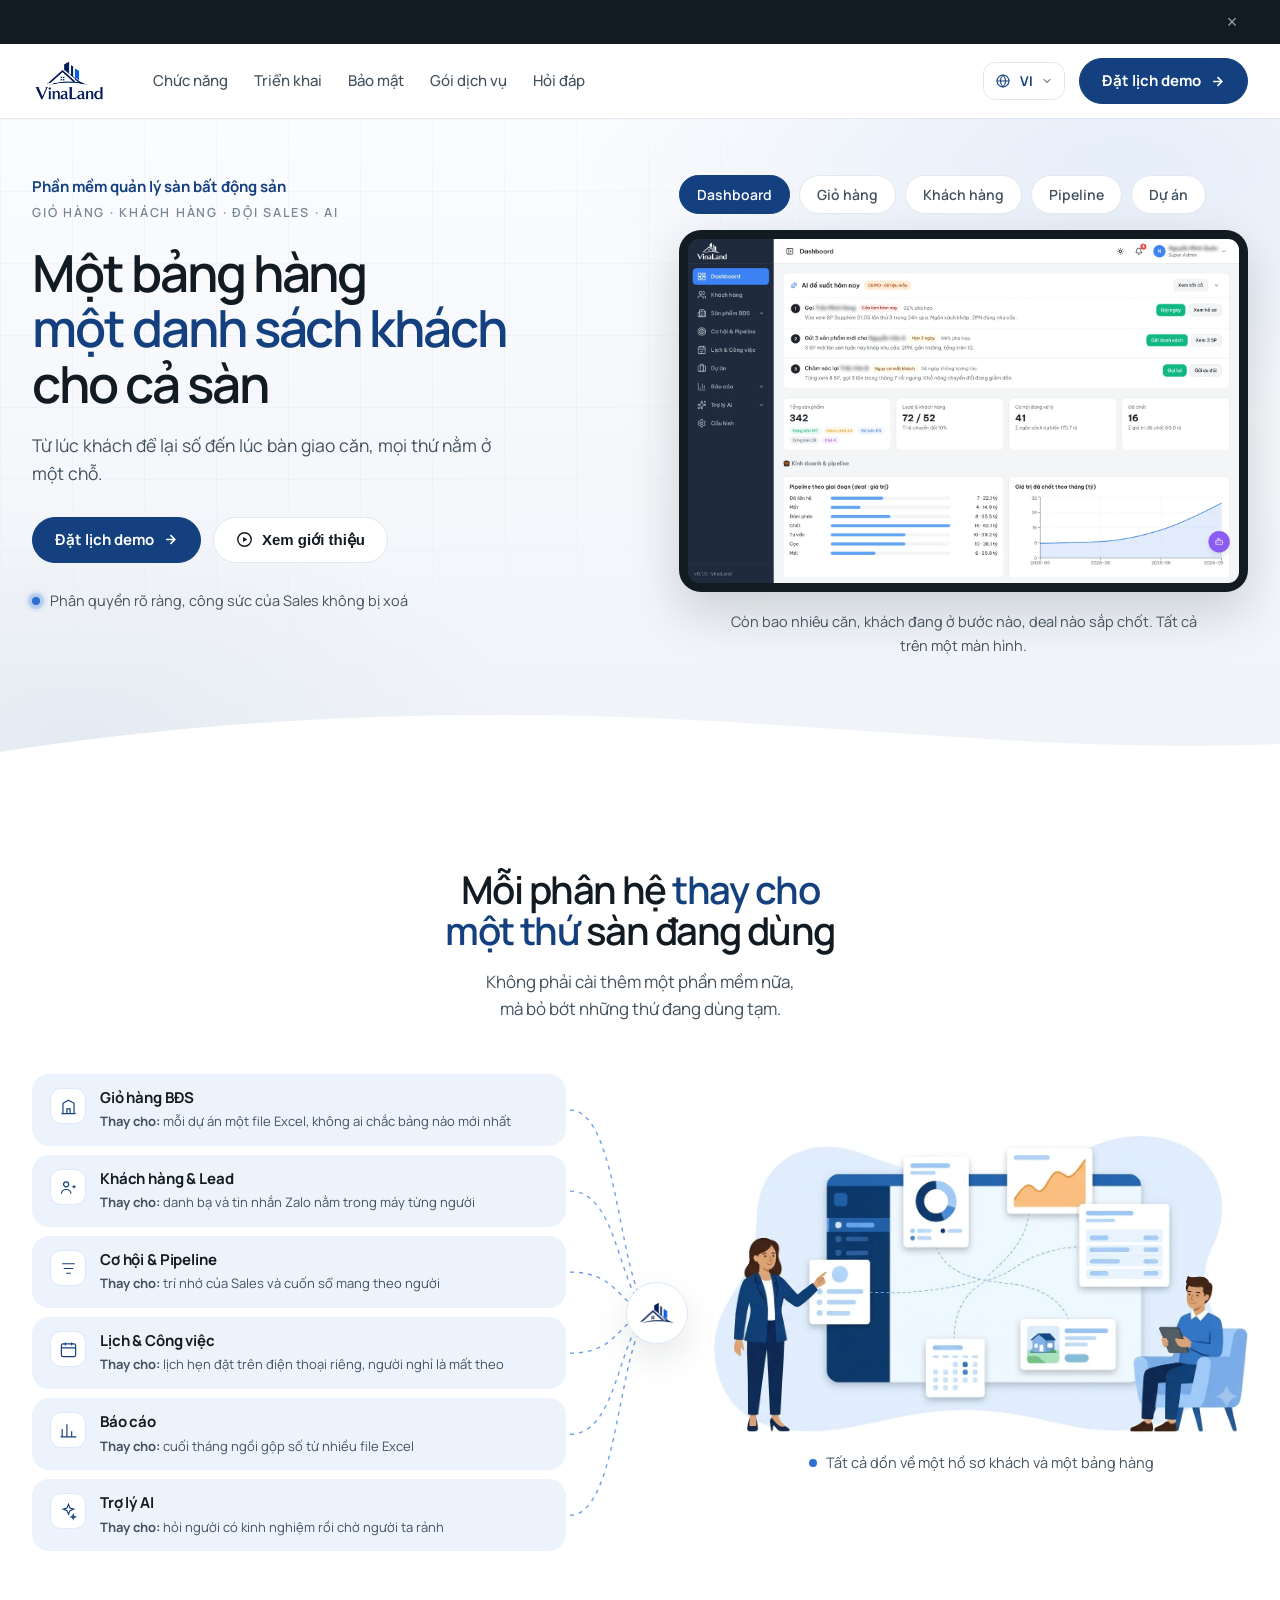
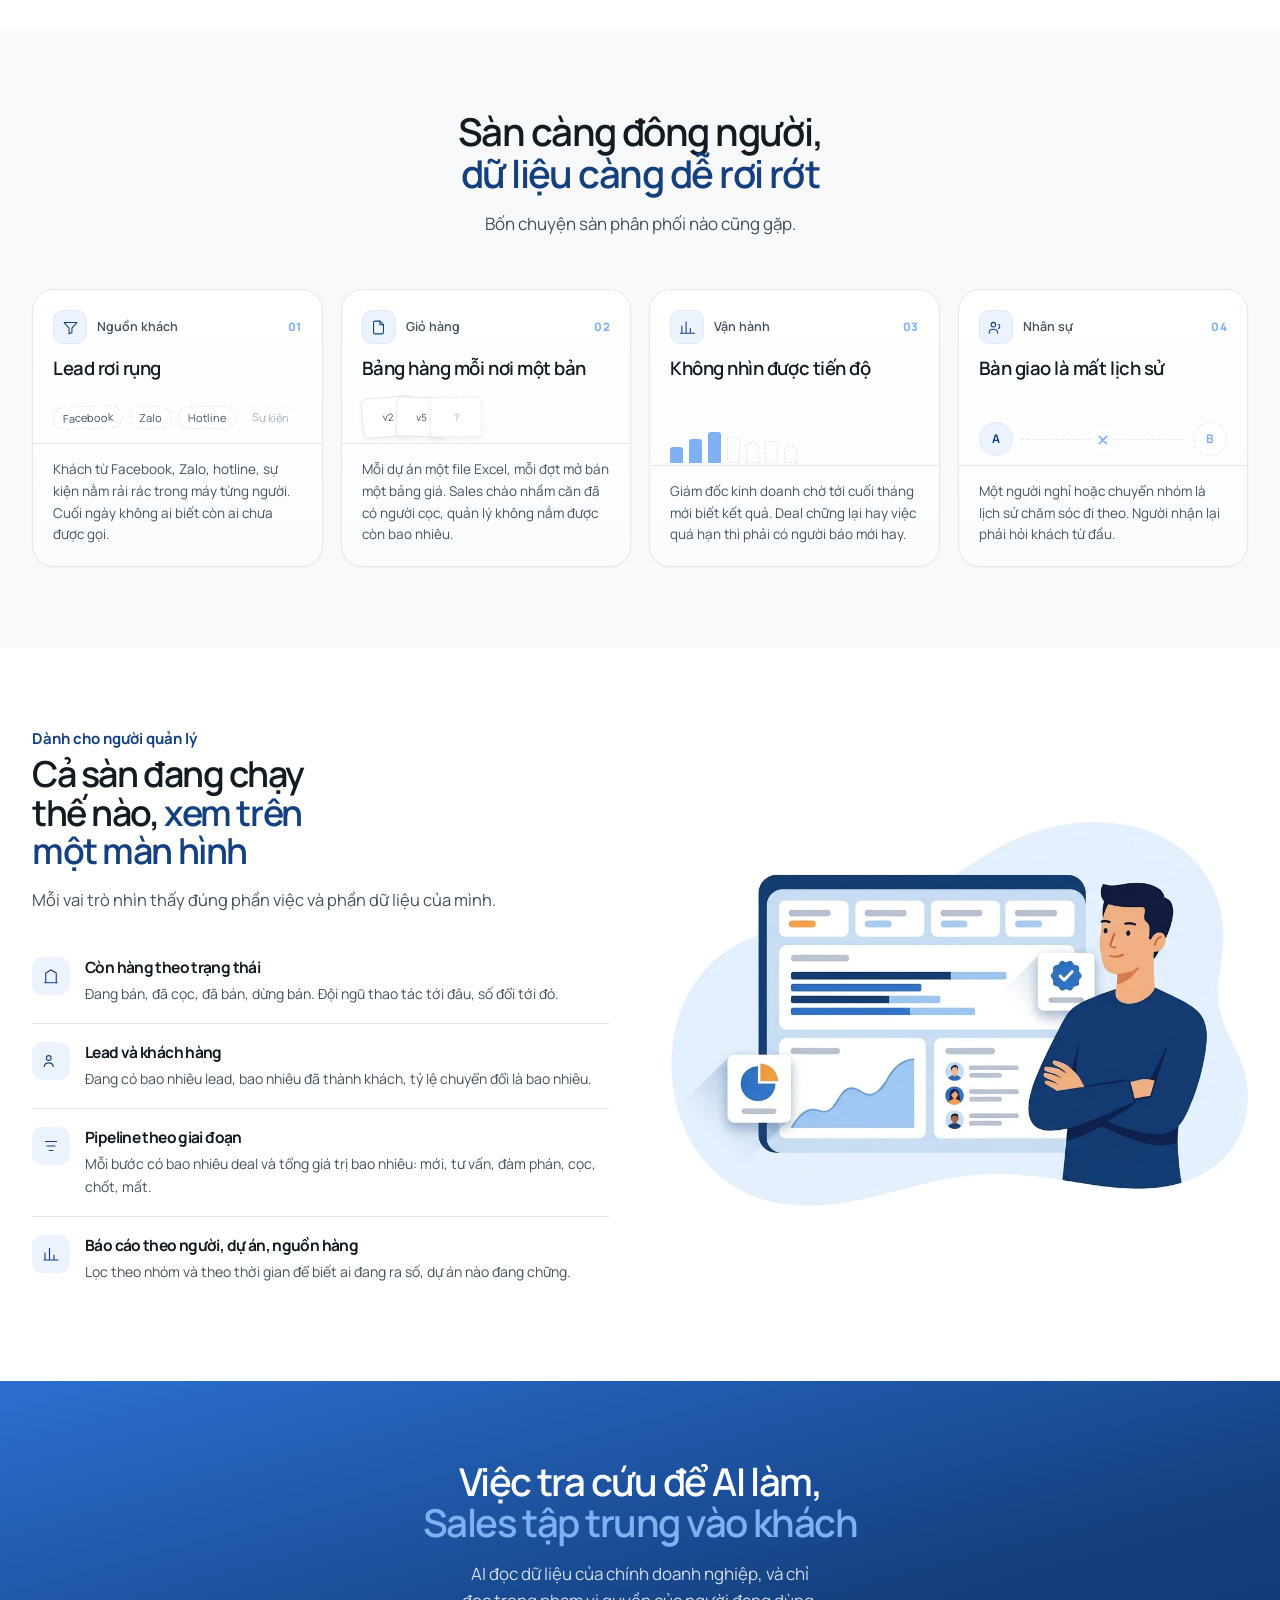
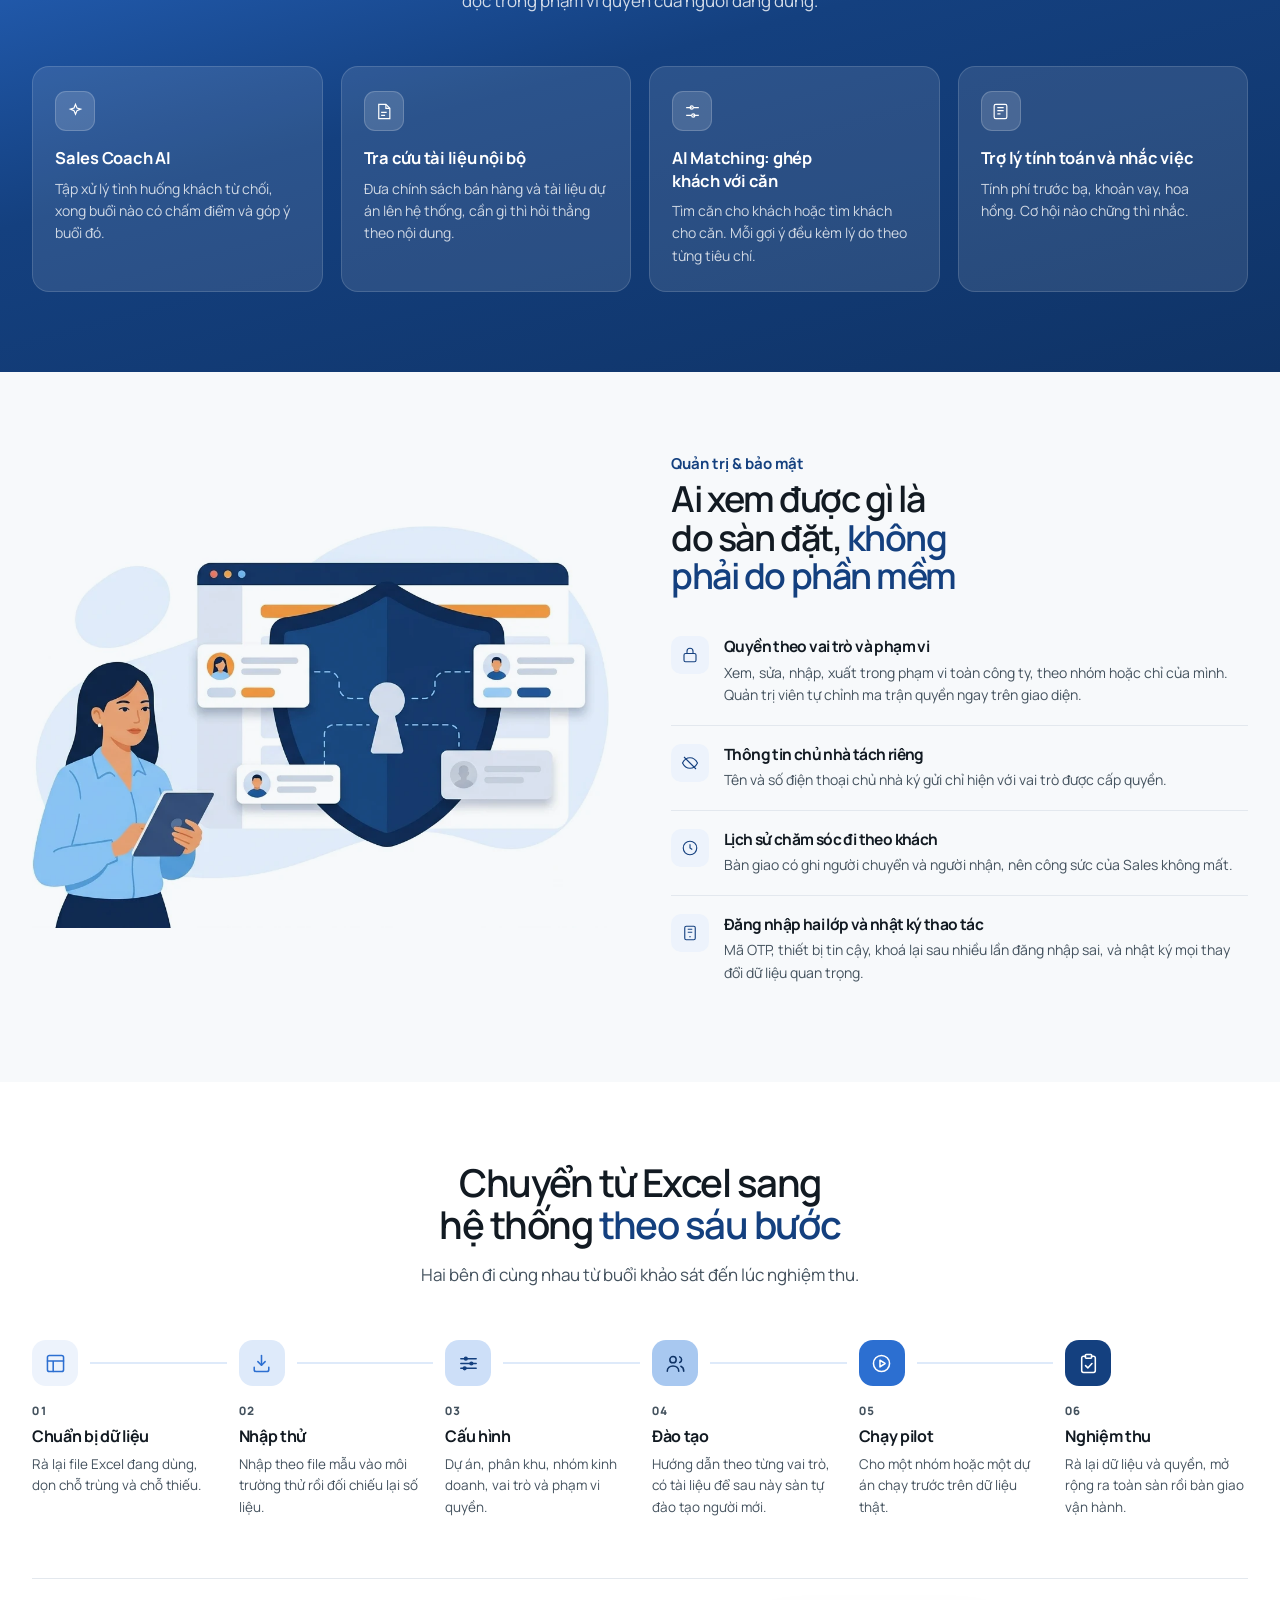
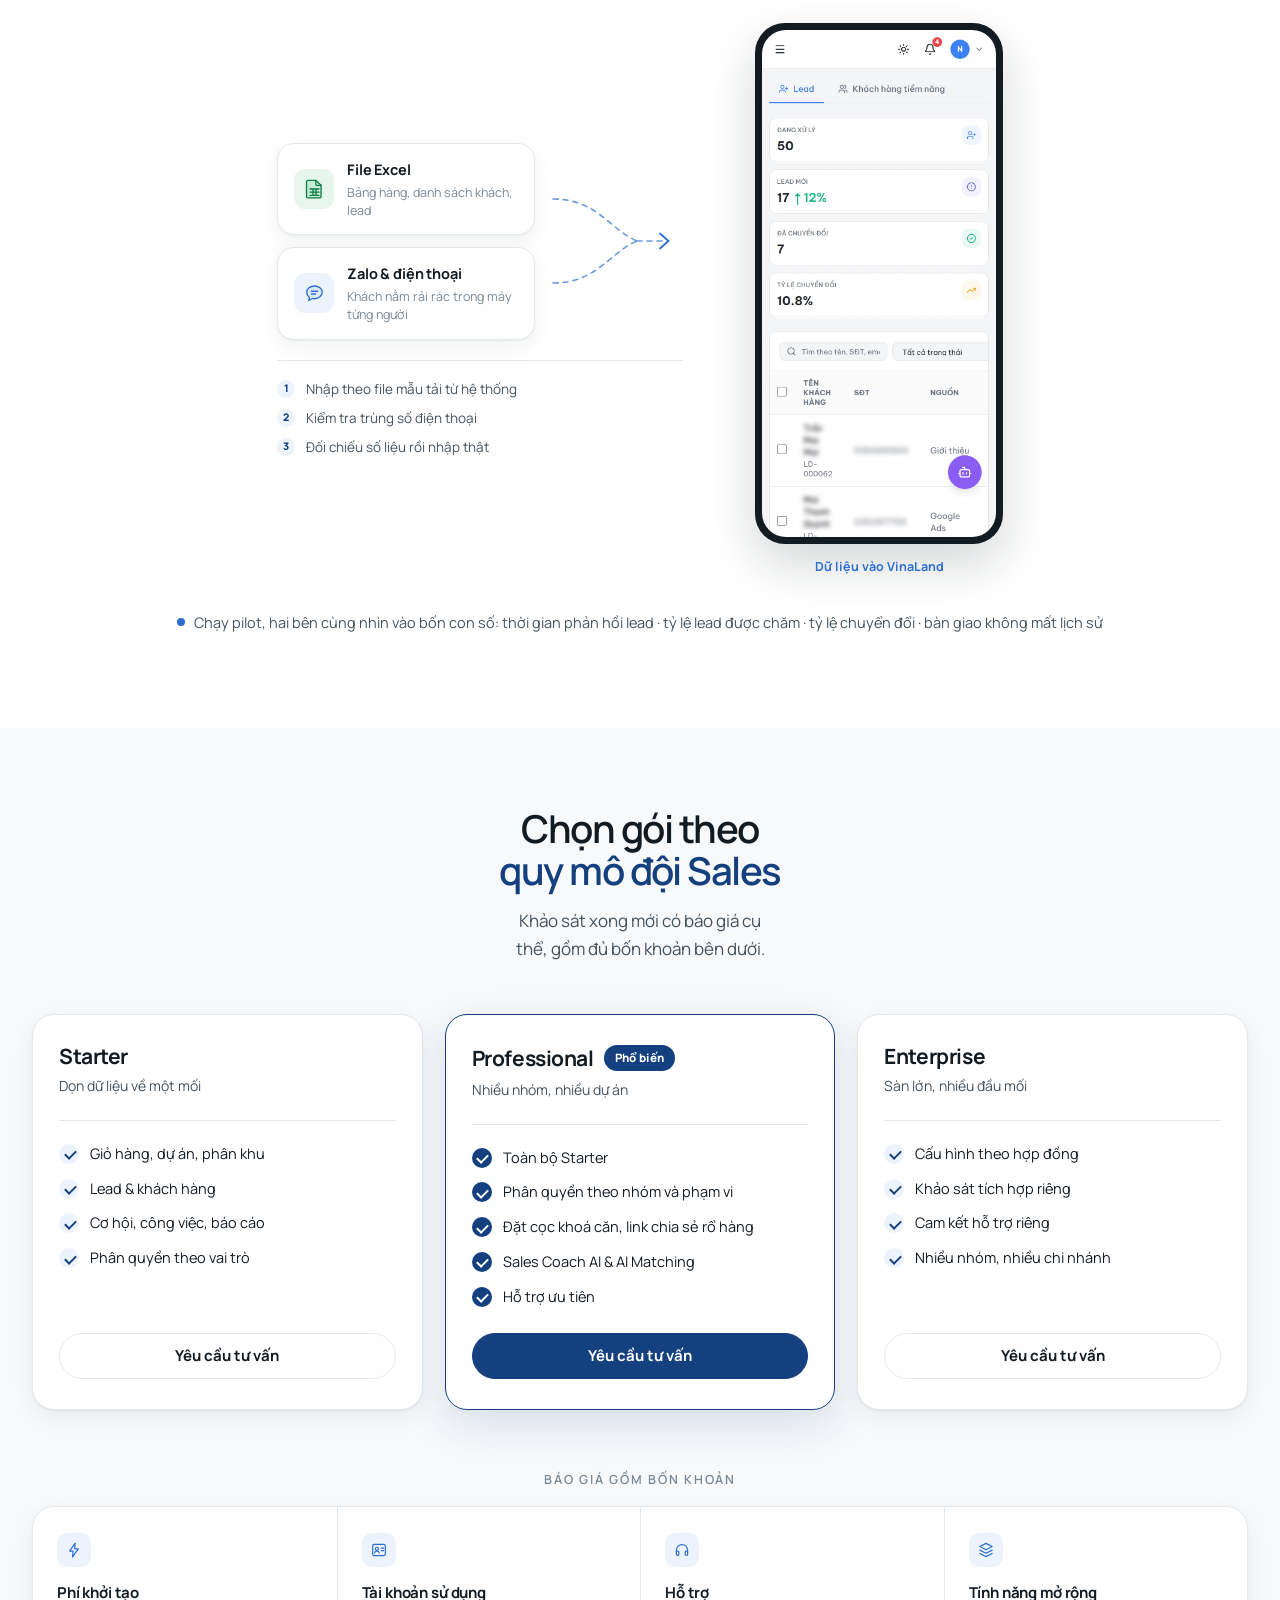
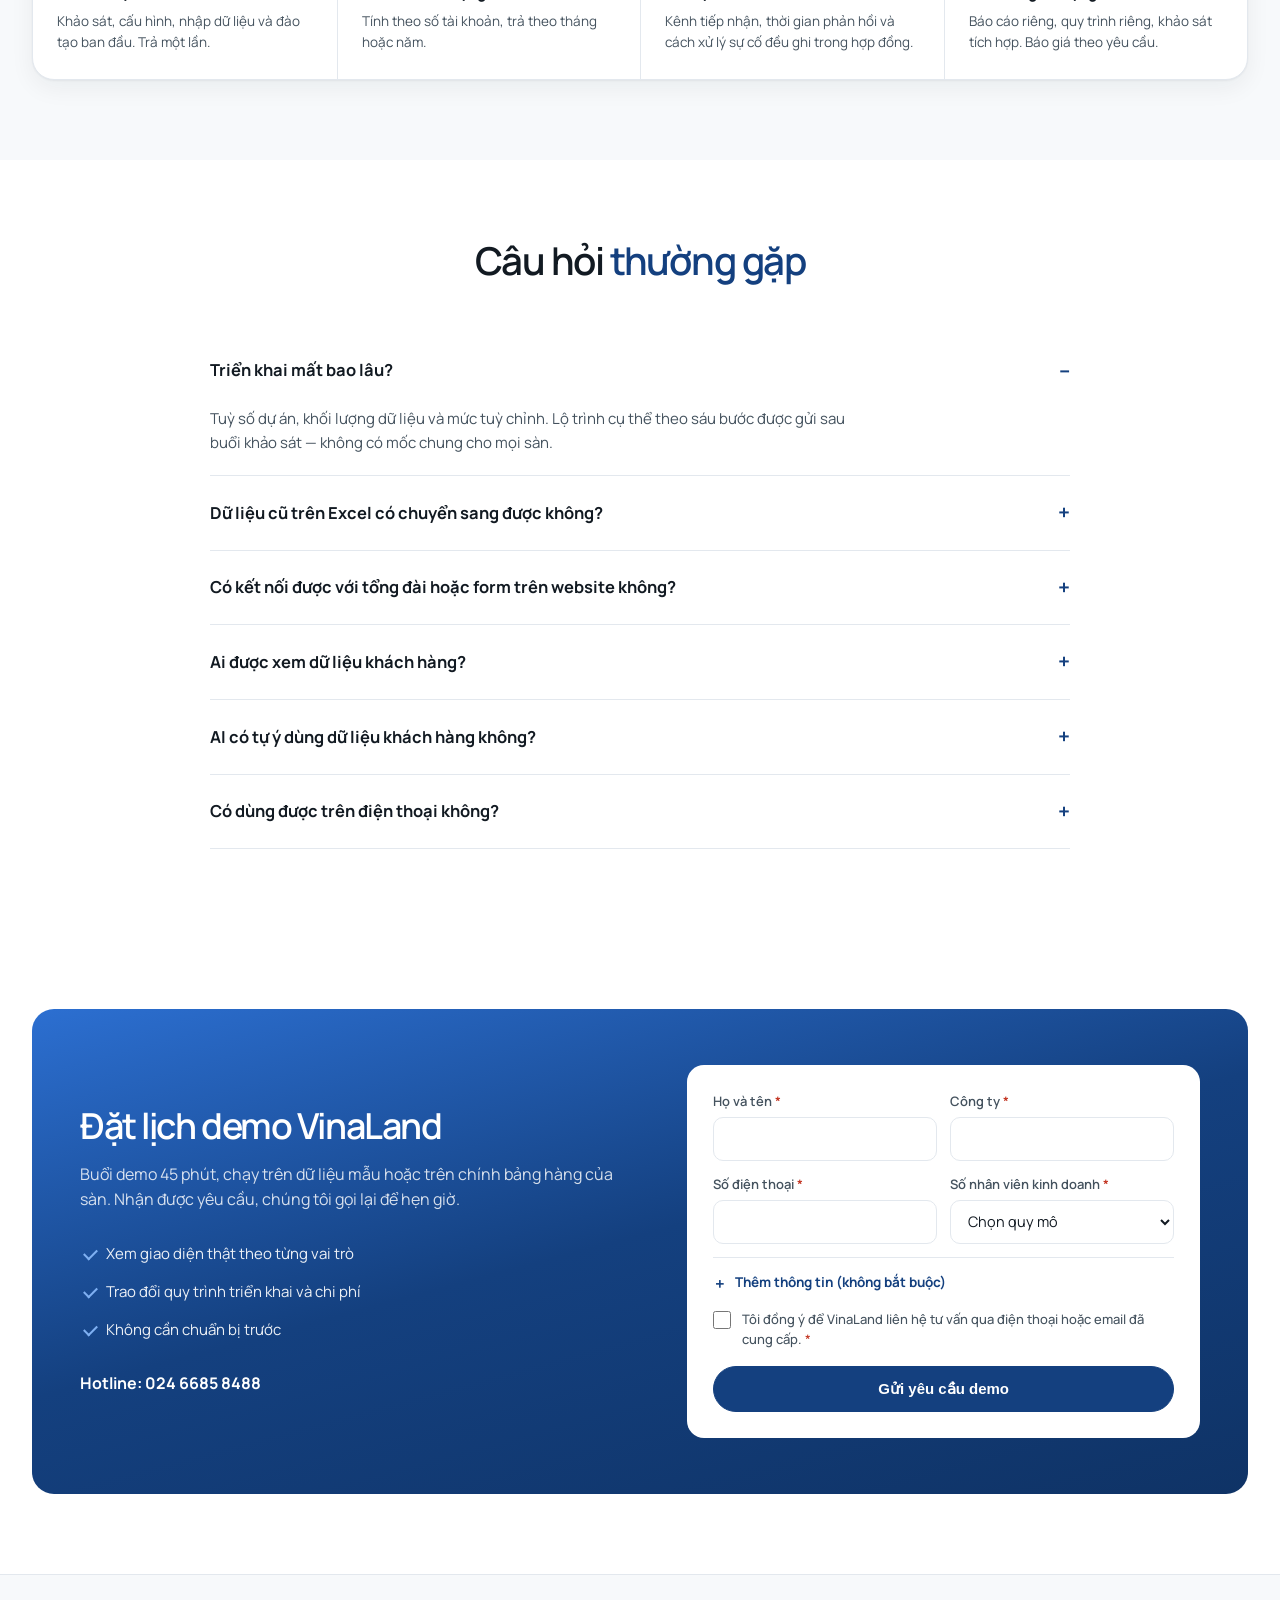
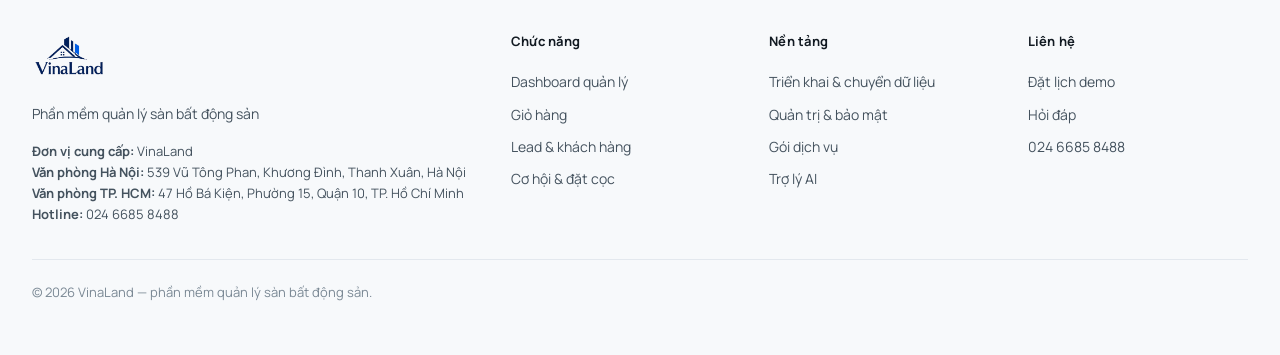
==== index.html @ ab86a582 "content(landing): viết lại lời trên trang chủ cho tự nhiên hơn Khách phản hồi nội dung đọc ra giọng " ====
<!doctype html>
<html lang="vi">
<head>
<meta charset="utf-8">
<meta name="viewport" content="width=device-width, initial-scale=1, viewport-fit=cover">
<!-- CHỐNG CACHE: index.html không bị Cloudflare cache nên luôn mới; mọi file trong assets/ thì bị cache 30 ngày.
     Khi sửa CSS hoặc JS: đổi luôn TÊN FILE (style-<ngày><chữ>.css, main-<ngày><chữ>.js) rồi sửa 2 thẻ bên dưới.
     Khi thay ảnh: đổi số ?v=... ở tất cả đường dẫn ảnh (tìm thay cả file).
     Làm vậy thì sau mỗi lần deploy không cần purge cache Cloudflare nữa. -->
<title>VinaLand — Phần mềm quản lý sàn bất động sản</title>
<meta name="description" content="VinaLand: quản lý giỏ hàng, khách hàng và đội Sales trên một hệ thống. Theo dõi căn còn bán, lead cần chăm sóc và tiến độ cơ hội theo từng nhóm.">
<meta property="og:title" content="VinaLand — Phần mềm quản lý sàn bất động sản">
<meta property="og:description" content="Quản lý giỏ hàng, khách hàng và đội Sales trên một hệ thống.">
<meta property="og:image" content="assets/screenshots/01-dashboard.webp?v=20261006a">
<meta property="og:type" content="website">
<link rel="icon" href="favicon.ico?v=20261001b" sizes="32x32">
<link rel="icon" type="image/png" sizes="32x32" href="assets/favicon-32-20261001b.png">
<link rel="apple-touch-icon" href="assets/apple-touch-icon-20261001b.png">
<meta name="theme-color" content="#121A22">
<link rel="preconnect" href="https://fonts.googleapis.com">
<link rel="preconnect" href="https://fonts.gstatic.com" crossorigin>
<link href="https://fonts.googleapis.com/css2?family=Manrope:wght@400;500;600;700;800&display=swap&subset=vietnamese,latin" rel="stylesheet">
<link rel="stylesheet" href="assets/style-20261027b.css">
</head>
<body id="top">
<!-- 1 ───────────────────────────────── thanh thông báo -->
<div class="ann" id="ann">
  <div class="frame">
    <a class="ann-tin" id="ann-tin" href="#ai">
      <b>MỚI</b>
      <span>Trợ lý AI gợi ý khách nào hợp căn nào, kèm lý do cho từng gợi ý</span>
      <i>Xem thử →</i>
    </a>
    <button type="button" aria-label="Đóng thông báo">×</button>
  </div>
</div>

<header class="top">
  <div class="frame">
    <a class="brand" id="brand" href="#top" aria-controls="drawer" aria-expanded="false" aria-label="VinaLand — về đầu trang"><img src="assets/vinaland.png" alt="VinaLand"></a>
    <nav class="nav">
      <a href="#swap">Chức năng</a><a href="#trien-khai">Triển khai</a><a href="#bao-mat">Bảo mật</a><a href="#gia">Gói dịch vụ</a><a href="#hoi-dap">Hỏi đáp</a>
    </nav>
    <div class="right">
      <div class="lang" id="lang" data-i18n-skip>
        <button class="lang-btn" type="button" aria-haspopup="true" aria-expanded="false" aria-controls="lang-menu" aria-label="Ngôn ngữ · Language · 言語">
          <svg class="lang-globe" viewBox="0 0 24 24" aria-hidden="true"><circle cx="12" cy="12" r="9"/><path d="M3 12h18M12 3c2.5 2.6 3.8 5.6 3.8 9s-1.3 6.4-3.8 9c-2.5-2.6-3.8-5.6-3.8-9S9.5 5.6 12 3z"/></svg>
          <span class="lang-code">VI</span>
          <svg class="lang-chev" viewBox="0 0 24 24" aria-hidden="true"><path d="M6 9l6 6 6-6"/></svg>
        </button>
        <ul class="lang-menu" id="lang-menu" hidden>
          <li><button type="button" data-lang="vi" lang="vi" aria-current="true">Tiếng Việt</button></li>
          <li><button type="button" data-lang="en" lang="en">English</button></li>
          <li><button type="button" data-lang="ja" lang="ja">日本語</button></li>
        </ul>
      </div>
      <a class="btn btn-solid" href="#demo" data-cta="header">Đặt lịch demo
        <svg width="15" height="15" viewBox="0 0 24 24" fill="none" stroke="currentColor" stroke-width="2.4"><path d="M5 12h13M12 5l7 7-7 7"/></svg>
      </a>
    </div>
  </div>
</header>

<!-- Menu kéo cho điện thoại: bấm logo mở ra. Trên màn rộng logo vẫn về đầu trang. -->
<div class="keo" id="drawer" aria-hidden="true">
  <div class="keo-nen" data-keo-dong></div>
  <nav class="keo-bang" aria-label="Menu chính" role="dialog" aria-modal="true">
    <div class="keo-dau">
      <img src="assets/vinaland.png" width="535" height="286" alt="VinaLand">
      <button class="keo-x" type="button" aria-label="Đóng menu" data-keo-dong>
        <svg viewBox="0 0 24 24" aria-hidden="true" fill="none" stroke="currentColor" stroke-width="2" stroke-linecap="round"><path d="M5 5l14 14M19 5L5 19"/></svg>
      </button>
    </div>
    <ul class="keo-muc">
      <li><a href="#top" data-keo-dong>Trang chủ</a></li>
      <li><a href="#swap" data-keo-dong>Chức năng</a></li>
      <li><a href="#trien-khai" data-keo-dong>Triển khai</a></li>
      <li><a href="#bao-mat" data-keo-dong>Bảo mật</a></li>
      <li><a href="#gia" data-keo-dong>Gói dịch vụ</a></li>
      <li><a href="#hoi-dap" data-keo-dong>Hỏi đáp</a></li>
    </ul>
    <a class="btn btn-solid" href="#demo" data-cta="menu" data-keo-dong>Đặt lịch demo</a>
    <p class="keo-hotline"><a href="tel:02466858488">Hotline: 024 6685 8488</a></p>
  </nav>
</div>

<dialog class="zoom" id="zoom" aria-label="Ảnh phóng to">
  <form method="dialog"><button class="zoom-x" type="submit" aria-label="Đóng">×</button></form>
  <img id="zoom-anh" alt="">
</dialog>

<!-- ───────────────────────────────── hero -->
<section class="hero">
  <div class="frame">
    <div>
      <p class="eyebrow">Phần mềm quản lý sàn bất động sản</p>
      <p class="eyebrow-sub">Giỏ hàng · Khách hàng · Đội Sales · AI</p>

      <!-- Tiêu đề ba dòng, dòng giữa đổi màu. -->
      <h1>Một bảng hàng<span>một danh sách khách</span>cho cả sàn</h1>

      <p class="lead">Từ lúc khách để lại số đến lúc bàn giao căn, mọi thứ nằm ở một chỗ.</p>

      <div class="acts">
        <a class="btn btn-solid" href="#demo" data-cta="hero">Đặt lịch demo
          <svg width="15" height="15" viewBox="0 0 24 24" fill="none" stroke="currentColor" stroke-width="2.4"><path d="M5 12h13M12 5l7 7-7 7"/></svg>
        </a>
        <button class="btn btn-line" type="button" id="mo-phim">
          <svg width="17" height="17" viewBox="0 0 24 24" fill="none" stroke="currentColor" stroke-width="2"><circle cx="12" cy="12" r="9.5"/><path d="M10 8.5l6 3.5-6 3.5z" fill="currentColor" stroke="none"/></svg>
          Xem giới thiệu
        </button>
      </div>

      <!-- 3 ── dòng bằng chứng -->
      <p class="proof"><i></i><span>Phân quyền rõ ràng, công sức của Sales không bị xoá</span></p>
    </div>

    <!-- 2 ── tab chuyển ảnh -->
    <div>
      <div class="tabs" role="tablist">
        <button class="tab" role="tab" aria-selected="true"  data-shot="assets/screenshots/01-dashboard.webp"    data-cap="Dashboard"   data-txt="Còn bao nhiêu căn, khách đang ở bước nào, deal nào sắp chốt. Đội ngũ thao tác tới đâu, số đổi tới đó.">Dashboard</button>
        <button class="tab" role="tab" aria-selected="false" data-shot="assets/screenshots/02-products.webp"     data-cap="Giỏ hàng"    data-txt="Chia theo dự án, phân khu, từng toà. Căn nào còn, căn nào đã cọc, cả sàn nhìn chung một bảng.">Giỏ hàng</button>
        <button class="tab" role="tab" aria-selected="false" data-shot="assets/screenshots/08-customers.webp"    data-cap="Khách hàng"  data-txt="Gõ số điện thoại là ra khách này ai đang chăm, đã trao đổi những gì.">Khách hàng</button>
        <button class="tab" role="tab" aria-selected="false" data-shot="assets/screenshots/11-opportunities.webp" data-cap="Pipeline"   data-txt="Mỗi cơ hội đi qua từng bước: tư vấn, đàm phán, đặt cọc rồi chốt. Chững ở đâu nhìn ra ngay.">Pipeline</button>
        <button class="tab" role="tab" aria-selected="false" data-shot="assets/screenshots/05-projects.webp"     data-cap="Dự án"       data-txt="Hồ sơ dự án, phân khu, chính sách bán hàng và tài liệu để chung một chỗ cho cả sàn dùng.">Dự án</button>
      </div>

      <div class="device">
        <button class="shot-btn" type="button" data-zoom="assets/screenshots/01-dashboard.webp" aria-label="Phóng to ảnh giao diện">
          <img id="shot" src="assets/screenshots/01-dashboard.webp" alt="Giao diện VinaLand">
        </button>
      </div>
      <p class="cap"><span id="cap-txt">Còn bao nhiêu căn, khách đang ở bước nào, deal nào sắp chốt. Tất cả trên một màn hình.</span></p>
    </div>
  </div>
</section>

<!-- 4 ───────────────────────────────── khối "thay cho" -->
<section class="swap" id="swap">
  <div class="frame">
    <div class="sec-head">
      <h2>Mỗi phân hệ <span>thay cho một thứ</span> sàn đang&nbsp;dùng</h2>
      <p>Không phải cài thêm một phần mềm nữa, mà bỏ bớt những thứ đang dùng tạm.</p>
    </div>

    <div class="swap-grid">
      <div class="mods">
        <div class="mod">
          <div class="ic"><svg width="19" height="19" viewBox="0 0 24 24" fill="none" stroke="currentColor" stroke-width="1.5"><path d="M3 21h18M5 21V8l7-4 7 4v13M10 21v-6h4v6"/></svg></div>
          <div><h3>Giỏ hàng BĐS</h3><p><b>Thay cho:</b> mỗi dự án một file Excel, không ai chắc bảng nào mới nhất</p></div>
        </div>
        <div class="mod">
          <div class="ic"><svg width="19" height="19" viewBox="0 0 24 24" fill="none" stroke="currentColor" stroke-width="1.5"><circle cx="9" cy="8" r="3.2"/><path d="M3 20c0-3.3 2.7-5.5 6-5.5s6 2.2 6 5.5M17 11h4M19 9v4"/></svg></div>
          <div><h3>Khách hàng &amp; Lead</h3><p><b>Thay cho:</b> danh bạ và tin nhắn Zalo nằm trong máy từng người</p></div>
        </div>
        <div class="mod">
          <div class="ic"><svg width="19" height="19" viewBox="0 0 24 24" fill="none" stroke="currentColor" stroke-width="1.5"><path d="M4 6h16M6 12h12M9 18h6"/></svg></div>
          <div><h3>Cơ hội &amp; Pipeline</h3><p><b>Thay cho:</b> trí nhớ của Sales và cuốn sổ mang theo người</p></div>
        </div>
        <div class="mod">
          <div class="ic"><svg width="19" height="19" viewBox="0 0 24 24" fill="none" stroke="currentColor" stroke-width="1.5"><rect x="3" y="5" width="18" height="16" rx="2"/><path d="M3 10h18M8 3v4M16 3v4"/></svg></div>
          <div><h3>Lịch &amp; Công việc</h3><p><b>Thay cho:</b> lịch hẹn đặt trên điện thoại riêng, người nghỉ là mất theo</p></div>
        </div>
        <div class="mod">
          <div class="ic"><svg width="19" height="19" viewBox="0 0 24 24" fill="none" stroke="currentColor" stroke-width="1.5"><path d="M4 20V10M10 20V4M16 20v-7M22 20H2"/></svg></div>
          <div><h3>Báo cáo</h3><p><b>Thay cho:</b> cuối tháng ngồi gộp số từ nhiều file Excel</p></div>
        </div>
        <div class="mod">
          <div class="ic"><svg width="19" height="19" viewBox="0 0 24 24" fill="none" stroke="currentColor" stroke-width="1.5"><path d="M12 3l1.9 4.6L18.5 9l-4.6 1.9L12 15.5 10.1 10.9 5.5 9l4.6-1.4z"/><path d="M18 16l.8 2 2 .8-2 .8L18 21.5 17.2 19.6l-2-.8 2-.8z"/></svg></div>
          <div><h3>Trợ lý AI</h3><p><b>Thay cho:</b> hỏi người có kinh nghiệm rồi chờ người ta rảnh</p></div>
        </div>
      </div>

      <!-- Toạ độ các nét để trống, JS điền sau khi đo được vị trí thật của từng thẻ. -->
      <div class="noi" aria-hidden="true">
        <svg preserveAspectRatio="none"></svg>
        <div class="hub"><img src="assets/vinaland-dau.png" alt=""></div>
      </div>

      <div class="swap-shot">
        <img class="ve" src="assets/minh-hoa/mh1-phan-he.webp" alt="Các phân hệ VinaLand gom về một hệ thống">
        <p class="swap-note"><i></i>Tất cả dồn về một hồ sơ khách và một bảng hàng</p>
      </div>
    </div>
  </div>
</section>


<!-- ───────────────────────────────── vấn đề -->
<section class="sec sec-alt">
  <div class="frame">
    <div class="sec-head">
      <h2>Sàn càng đông người, <span>dữ liệu càng dễ rơi rớt</span></h2>
      <p>Bốn chuyện sàn phân phối nào cũng gặp.</p>
    </div>
    <div class="vds">
        <div class="vd">
          <div class="vd-dau"><span class="ic"><svg width="17" height="17" viewBox="0 0 24 24" fill="none" stroke="currentColor" stroke-width="1.5" stroke-linecap="round" stroke-linejoin="round"><path d="M3 5h18l-7 8v6l-4 2v-8z"/></svg></span><span class="nhan">Nguồn khách</span><span class="stt">01</span></div>
          <h3>Lead rơi rụng</h3>
          <div class="vd-hinh h-kenh"><span>Facebook</span><span>Zalo</span><span>Hotline</span><span>Sự kiện</span></div>
          <p>Khách từ Facebook, Zalo, hotline, sự kiện nằm rải rác trong máy từng người. Cuối ngày không ai biết còn ai chưa được gọi.</p>
        </div>
        <div class="vd">
          <div class="vd-dau"><span class="ic"><svg width="17" height="17" viewBox="0 0 24 24" fill="none" stroke="currentColor" stroke-width="1.5" stroke-linecap="round" stroke-linejoin="round"><path d="M14 3H7a2 2 0 0 0-2 2v14a2 2 0 0 0 2 2h10a2 2 0 0 0 2-2V8z"/><path d="M14 3v5h5"/></svg></span><span class="nhan">Giỏ hàng</span><span class="stt">02</span></div>
          <h3>Bảng hàng mỗi nơi một bản</h3>
          <div class="vd-hinh h-file"><i>v2</i><i>v5</i><i>?</i></div>
          <p>Mỗi dự án một file Excel, mỗi đợt mở bán một bảng giá. Sales chào nhầm căn đã có người cọc, quản lý không nắm được còn bao nhiêu.</p>
        </div>
        <div class="vd">
          <div class="vd-dau"><span class="ic"><svg width="17" height="17" viewBox="0 0 24 24" fill="none" stroke="currentColor" stroke-width="1.5" stroke-linecap="round" stroke-linejoin="round"><path d="M4 20V10M10 20V4M16 20v-7M22 20H2"/></svg></span><span class="nhan">Vận hành</span><span class="stt">03</span></div>
          <h3>Không nhìn được tiến độ</h3>
          <div class="vd-hinh h-cot"><i></i><i></i><i></i><i></i><i></i><i></i><i></i></div>
          <p>Giám đốc kinh doanh chờ tới cuối tháng mới biết kết quả. Deal chững lại hay việc quá hạn thì phải có người báo mới hay.</p>
        </div>
        <div class="vd">
          <div class="vd-dau"><span class="ic"><svg width="17" height="17" viewBox="0 0 24 24" fill="none" stroke="currentColor" stroke-width="1.5" stroke-linecap="round" stroke-linejoin="round"><circle cx="9" cy="8" r="3.2"/><path d="M3 20c0-3.3 2.7-5.5 6-5.5s6 2.2 6 5.5"/><path d="M16 7.5a3.2 3.2 0 0 1 0 6"/></svg></span><span class="nhan">Nhân sự</span><span class="stt">04</span></div>
          <h3>Bàn giao là mất lịch sử</h3>
          <div class="vd-hinh h-giao"><i>A</i><u></u><i>B</i></div>
          <p>Một người nghỉ hoặc chuyển nhóm là lịch sử chăm sóc đi theo. Người nhận lại phải hỏi khách từ đầu.</p>
        </div>
    </div>
  </div>
</section>

<!-- ───────────────────────────────── góc nhìn quản lý -->
<section class="sec">
  <div class="frame">
    <div class="split">
      <div>
        <p class="eyebrow">Dành cho người quản lý</p>
        <h2 style="font-size:clamp(25px,2.8vw,37px)">Cả sàn đang chạy thế nào, <span style="color:var(--brand)">xem trên một màn hình</span></h2>
        <p style="margin:16px 0 26px;color:var(--ink-2);font-size:16.5px">Mỗi vai trò nhìn thấy đúng phần việc và phần dữ liệu của mình.</p>
        <div class="list-rows">
          <div class="row">
            <div class="ic"><svg width="18" height="18" viewBox="0 0 24 24" fill="none" stroke="currentColor" stroke-width="1.5"><path d="M3 21h18M5 21V8l7-4 7 4v13"/></svg></div>
            <div><h3>Còn hàng theo trạng thái</h3><p>Đang bán, đã cọc, đã bán, dừng bán. Đội ngũ thao tác tới đâu, số đổi tới đó.</p></div>
          </div>
          <div class="row">
            <div class="ic"><svg width="18" height="18" viewBox="0 0 24 24" fill="none" stroke="currentColor" stroke-width="1.5"><circle cx="9" cy="8" r="3.2"/><path d="M3 20c0-3.3 2.7-5.5 6-5.5s6 2.2 6 5.5"/></svg></div>
            <div><h3>Lead và khách hàng</h3><p>Đang có bao nhiêu lead, bao nhiêu đã thành khách, tỷ lệ chuyển đổi là bao nhiêu.</p></div>
          </div>
          <div class="row">
            <div class="ic"><svg width="18" height="18" viewBox="0 0 24 24" fill="none" stroke="currentColor" stroke-width="1.5"><path d="M4 6h16M6 12h12M9 18h6"/></svg></div>
            <div><h3>Pipeline theo giai đoạn</h3><p>Mỗi bước có bao nhiêu deal và tổng giá trị bao nhiêu: mới, tư vấn, đàm phán, cọc, chốt, mất.</p></div>
          </div>
          <div class="row">
            <div class="ic"><svg width="18" height="18" viewBox="0 0 24 24" fill="none" stroke="currentColor" stroke-width="1.5"><path d="M4 20V10M10 20V4M16 20v-7M22 20H2"/></svg></div>
            <div><h3>Báo cáo theo người, dự án, nguồn hàng</h3><p>Lọc theo nhóm và theo thời gian để biết ai đang ra số, dự án nào đang chững.</p></div>
          </div>
        </div>
      </div>
      <div class="split-shot split-ve">
        <img src="assets/minh-hoa/mh2-quan-ly.webp" alt="Người quản lý xem cả sàn đang chạy thế nào trên một màn hình">
      </div>
    </div>
  </div>
</section>

<!-- ───────────────────────────────── trợ lý AI -->
<section id="ai" class="sec sec-brand">
  <div class="frame">
    <div class="sec-head">
      <h2>Việc tra cứu để AI làm, <span>Sales tập trung vào khách</span></h2>
      <p>AI đọc dữ liệu của chính doanh nghiệp, và chỉ đọc trong phạm vi quyền của người đang dùng.</p>
    </div>
    <div class="g4">
      <div class="card">
        <div class="ic"><svg width="19" height="19" viewBox="0 0 24 24" fill="none" stroke="currentColor" stroke-width="1.5"><path d="M12 3l1.9 4.6L18.5 9l-4.6 1.9L12 15.5 10.1 10.9 5.5 9l4.6-1.4z"/></svg></div>
        <h3>Sales Coach AI</h3><p>Tập xử lý tình huống khách từ chối, xong buổi nào có chấm điểm và góp ý buổi đó.</p>
      </div>
      <div class="card">
        <div class="ic"><svg width="19" height="19" viewBox="0 0 24 24" fill="none" stroke="currentColor" stroke-width="1.5"><path d="M6 3h9l5 5v13H6z"/><path d="M15 3v5h5M9 13h7M9 17h5"/></svg></div>
        <h3>Tra cứu tài liệu nội bộ</h3><p>Đưa chính sách bán hàng và tài liệu dự án lên hệ thống, cần gì thì hỏi thẳng theo nội dung.</p>
      </div>
      <div class="card">
        <div class="ic"><svg width="19" height="19" viewBox="0 0 24 24" fill="none" stroke="currentColor" stroke-width="1.5"><path d="M4 7h7M13 7h7M4 17h7M13 17h7"/><circle cx="11" cy="7" r="2"/><circle cx="13" cy="17" r="2"/></svg></div>
        <h3>AI Matching: ghép khách với căn</h3><p>Tìm căn cho khách hoặc tìm khách cho căn. Mỗi gợi ý đều kèm lý do theo từng tiêu chí.</p>
      </div>
      <div class="card">
        <div class="ic"><svg width="19" height="19" viewBox="0 0 24 24" fill="none" stroke="currentColor" stroke-width="1.5"><rect x="4" y="3" width="16" height="18" rx="2"/><path d="M8 7h8M8 11h8M8 15h4"/></svg></div>
        <h3>Trợ lý tính toán và nhắc việc</h3><p>Tính phí trước bạ, khoản vay, hoa hồng. Cơ hội nào chững thì nhắc.</p>
      </div>
    </div>
  </div>
</section>

<!-- ───────────────────────────────── bảo mật -->
<section id="bao-mat" class="sec sec-alt">
  <div class="frame">
    <div class="split rev">
      <div class="split-shot split-ve">
        <img src="assets/minh-hoa/mh3-bao-mat.webp" alt="Dữ liệu khách hàng chỉ mở đúng phạm vi quyền của từng vai trò">
      </div>
      <div>
        <p class="eyebrow">Quản trị &amp; bảo mật</p>
        <h2 style="font-size:clamp(25px,2.8vw,37px)">Ai xem được gì là do sàn đặt, <span style="color:var(--brand)">không phải do phần mềm</span></h2>
        <div class="list-rows" style="margin-top:22px">
          <div class="row"><div class="ic"><svg width="18" height="18" viewBox="0 0 24 24" fill="none" stroke="currentColor" stroke-width="1.5"><rect x="4" y="10" width="16" height="11" rx="2"/><path d="M8 10V7a4 4 0 018 0v3"/></svg></div>
            <div><h3>Quyền theo vai trò và phạm vi</h3><p>Xem, sửa, nhập, xuất trong phạm vi toàn công ty, theo nhóm hoặc chỉ của mình. Quản trị viên tự chỉnh ma trận quyền ngay trên giao diện.</p></div></div>
          <div class="row"><div class="ic"><svg width="18" height="18" viewBox="0 0 24 24" fill="none" stroke="currentColor" stroke-width="1.5"><path d="M2 12s3.6-7 10-7 10 7 10 7-3.6 7-10 7-10-7-10-7z"/><path d="M4 4l16 16"/></svg></div>
            <div><h3>Thông tin chủ nhà tách riêng</h3><p>Tên và số điện thoại chủ nhà ký gửi chỉ hiện với vai trò được cấp quyền.</p></div></div>
          <div class="row"><div class="ic"><svg width="18" height="18" viewBox="0 0 24 24" fill="none" stroke="currentColor" stroke-width="1.5"><path d="M12 7v5l3 2"/><circle cx="12" cy="12" r="9"/></svg></div>
            <div><h3>Lịch sử chăm sóc đi theo khách</h3><p>Bàn giao có ghi người chuyển và người nhận, nên công sức của Sales không mất.</p></div></div>
          <div class="row"><div class="ic"><svg width="18" height="18" viewBox="0 0 24 24" fill="none" stroke="currentColor" stroke-width="1.5"><rect x="5" y="3" width="14" height="18" rx="2"/><path d="M9 7h6M9 11h6M11 17h2"/></svg></div>
            <div><h3>Đăng nhập hai lớp và nhật ký thao tác</h3><p>Mã OTP, thiết bị tin cậy, khoá lại sau nhiều lần đăng nhập sai, và nhật ký mọi thay đổi dữ liệu quan trọng.</p></div></div>
        </div>
      </div>
    </div>
  </div>
</section>

<!-- ───────────────────────────────── triển khai -->
<section id="trien-khai" class="sec">
  <div class="frame">
    <div class="sec-head">
      <h2>Chuyển từ Excel sang hệ thống <span>theo sáu&nbsp;bước</span></h2>
      <p>Hai bên đi cùng nhau từ buổi khảo sát đến lúc nghiệm thu.</p>
    </div>
    <div class="buocs">
      <div class="buoc">
        <div class="buoc-ic" aria-hidden="true"><svg viewBox="0 0 24 24"><path d="M3.6 5.6a2 2 0 012-2h12.8a2 2 0 012 2v12.8a2 2 0 01-2 2H5.6a2 2 0 01-2-2z"/><path d="M3.6 9.4h16.8M9.6 9.4v11"/></svg></div>
        <span class="buoc-so">01</span><h3>Chuẩn bị dữ liệu</h3><p>Rà lại file Excel đang dùng, dọn chỗ trùng và chỗ thiếu.</p>
      </div>
      <div class="buoc">
        <div class="buoc-ic" aria-hidden="true"><svg viewBox="0 0 24 24"><path d="M12 3.6v10.2"/><path d="M8.2 10l3.8 3.8 3.8-3.8"/><path d="M4.4 16v2.4a2 2 0 002 2h11.2a2 2 0 002-2V16"/></svg></div>
        <span class="buoc-so">02</span><h3>Nhập thử</h3><p>Nhập theo file mẫu vào môi trường thử rồi đối chiếu lại số liệu.</p>
      </div>
      <div class="buoc">
        <div class="buoc-ic" aria-hidden="true"><svg viewBox="0 0 24 24"><path d="M4 7h16M4 12h16M4 17h16"/><circle cx="9.2" cy="7" r="2.2" fill="currentColor" stroke="none"/><circle cx="15" cy="12" r="2.2" fill="currentColor" stroke="none"/><circle cx="8" cy="17" r="2.2" fill="currentColor" stroke="none"/></svg></div>
        <span class="buoc-so">03</span><h3>Cấu hình</h3><p>Dự án, phân khu, nhóm kinh doanh, vai trò và phạm vi quyền.</p>
      </div>
      <div class="buoc">
        <div class="buoc-ic" aria-hidden="true"><svg viewBox="0 0 24 24"><circle cx="9.4" cy="8" r="3.3"/><path d="M3.4 20c0-3.3 2.7-5.5 6-5.5s6 2.2 6 5.5"/><path d="M16.4 5.1a3.2 3.2 0 010 5.9M17.6 14.9c1.9.8 3 2.6 3 5.1"/></svg></div>
        <span class="buoc-so">04</span><h3>Đào tạo</h3><p>Hướng dẫn theo từng vai trò, có tài liệu để sau này sàn tự đào tạo người mới.</p>
      </div>
      <div class="buoc">
        <div class="buoc-ic" aria-hidden="true"><svg viewBox="0 0 24 24"><circle cx="12" cy="12" r="8.4"/><path d="M10.4 8.5l5.3 3.5-5.3 3.5z"/></svg></div>
        <span class="buoc-so">05</span><h3>Chạy pilot</h3><p>Cho một nhóm hoặc một dự án chạy trước trên dữ liệu thật.</p>
      </div>
      <div class="buoc">
        <div class="buoc-ic" aria-hidden="true"><svg viewBox="0 0 24 24"><path d="M9 4.4H6.8a1.9 1.9 0 00-1.9 1.9v13.1a1.9 1.9 0 001.9 1.9h10.4a1.9 1.9 0 001.9-1.9V6.3a1.9 1.9 0 00-1.9-1.9H15"/><path d="M9.6 2.6h4.8a.9.9 0 01.9.9v2.1a.9.9 0 01-.9.9H9.6a.9.9 0 01-.9-.9V3.5a.9.9 0 01.9-.9z"/><path d="M8.9 14.2l2.4 2.4 4.3-4.6"/></svg></div>
        <span class="buoc-so">06</span><h3>Nghiệm thu</h3><p>Rà lại dữ liệu và quyền, mở rộng ra toàn sàn rồi bàn giao vận hành.</p>
      </div>
    </div>
    <div class="nhap">
      <div class="nhap-so-do" role="img" aria-label="Sơ đồ: dữ liệu từ file Excel và từ Zalo, điện thoại được đưa vào VinaLand qua ba việc — nhập theo file mẫu, kiểm tra trùng số điện thoại, đối chiếu số liệu rồi nhập thật">
        <div class="nhap-nguon">
          <div class="nhap-the">
            <span class="nhap-ic nhap-ic-x" aria-hidden="true"><svg viewBox="0 0 24 24"><path class="fl" d="M4.5 2.8h9l6 5.4v13a1.6 1.6 0 01-1.6 1.6H4.5a1.6 1.6 0 01-1.6-1.6V4.4a1.6 1.6 0 011.6-1.6z"/><path d="M4.5 2.8h9l6 5.4v13a1.6 1.6 0 01-1.6 1.6H4.5a1.6 1.6 0 01-1.6-1.6V4.4a1.6 1.6 0 011.6-1.6z"/><path d="M13.5 2.8v4.2a1.4 1.4 0 001.4 1.4h4.6"/><path d="M6.9 12.6h10.2M6.9 16.2h10.2M6.9 19.8h10.2M10.3 12.6v7.2M13.7 12.6v7.2"/></svg></span>
            <div><b>File Excel</b><p>Bảng hàng, danh sách khách, lead</p></div>
          </div>
          <div class="nhap-the">
            <span class="nhap-ic nhap-ic-z" aria-hidden="true"><svg viewBox="0 0 24 24"><path class="fl" d="M12 3.4c4.9 0 8.8 3.3 8.8 7.3s-3.9 7.3-8.8 7.3c-.8 0-1.6-.1-2.3-.3l-4.3 2.3.9-3.4c-1.9-1.3-3.1-3.4-3.1-5.9 0-4 3.9-7.3 8.8-7.3z"/><path d="M12 3.4c4.9 0 8.8 3.3 8.8 7.3s-3.9 7.3-8.8 7.3c-.8 0-1.6-.1-2.3-.3l-4.3 2.3.9-3.4c-1.9-1.3-3.1-3.4-3.1-5.9 0-4 3.9-7.3 8.8-7.3z"/><path d="M8.4 9.4h7.2M8.4 12.6h4.6"/></svg></span>
            <div><b>Zalo &amp; điện thoại</b><p>Khách nằm rải rác trong máy từng người</p></div>
          </div>
        </div>
        <svg class="nhap-ten" viewBox="0 0 132 152" fill="none" aria-hidden="true">
          <path d="M2 34 C 46 34, 58 64, 86 76"/>
          <path d="M2 118 C 46 118, 58 88, 86 76"/>
          <path d="M86 76 H 117"/>
          <path class="dau" d="M109 68.5 L 117.5 76 L 109 83.5"/>
        </svg>
        <ol class="nhap-viec">
          <li><span>1</span>Nhập theo file mẫu tải từ hệ thống</li>
          <li><span>2</span>Kiểm tra trùng số điện thoại</li>
          <li><span>3</span>Đối chiếu số liệu rồi nhập thật</li>
        </ol>
      </div>
      <div class="nhap-may">
        <div class="device"><img src="assets/screenshots/m04-leads.webp" width="390" height="844" loading="lazy" alt="Danh sách lead VinaLand trên trình duyệt điện thoại"></div>
        <p class="nhap-dich">Dữ liệu vào VinaLand</p>
      </div>
    </div>
    <p class="swap-note" style="margin-top:34px"><i></i>Chạy pilot, hai bên cùng nhìn vào bốn con số: thời gian phản hồi lead · tỷ lệ lead được chăm · tỷ lệ chuyển đổi · bàn giao không mất lịch sử</p>
  </div>
</section>

<!-- ───────────────────────────────── gói dịch vụ -->
<section id="gia" class="sec sec-alt">
  <div class="frame">
    <div class="sec-head">
      <h2>Chọn gói theo <span>quy mô đội Sales</span></h2>
      <p>Khảo sát xong mới có báo giá cụ thể, gồm đủ bốn khoản bên dưới.</p>
    </div>

    <div class="plans">
      <div class="plan">
        <div class="plan-dau"><h3>Starter</h3></div>
        <p class="sub">Dọn dữ liệu về một mối</p>
        <ul><li>Giỏ hàng, dự án, phân khu</li><li>Lead &amp; khách hàng</li><li>Cơ hội, công việc, báo cáo</li><li>Phân quyền theo vai trò</li></ul>
        <a class="btn btn-line" href="#demo" data-cta="plan" data-plan="Starter">Yêu cầu tư vấn</a>
      </div>
      <div class="plan hot">
        <div class="plan-dau"><h3>Professional</h3><span class="plan-nhan">Phổ biến</span></div>
        <p class="sub">Nhiều nhóm, nhiều dự án</p>
        <ul><li>Toàn bộ Starter</li><li>Phân quyền theo nhóm và phạm vi</li><li>Đặt cọc khoá căn, link chia sẻ rổ hàng</li><li>Sales Coach AI &amp; AI Matching</li><li>Hỗ trợ ưu tiên</li></ul>
        <a class="btn btn-solid" href="#demo" data-cta="plan" data-plan="Professional">Yêu cầu tư vấn</a>
      </div>
      <div class="plan">
        <div class="plan-dau"><h3>Enterprise</h3></div>
        <p class="sub">Sàn lớn, nhiều đầu mối</p>
        <ul><li>Cấu hình theo hợp đồng</li><li>Khảo sát tích hợp riêng</li><li>Cam kết hỗ trợ riêng</li><li>Nhiều nhóm, nhiều chi nhánh</li></ul>
        <a class="btn btn-line" href="#demo" data-cta="plan" data-plan="Enterprise">Yêu cầu tư vấn</a>
      </div>
    </div>

    <p class="eyebrow-sub costs-nhan">Báo giá gồm bốn khoản</p>
    <div class="costs">
      <div class="cost">
        <div class="cost-ic" aria-hidden="true"><svg viewBox="0 0 24 24"><path d="M13.4 2.8 6.2 13.4h4.6l-.8 7.8 7.8-10.8h-4.9z"/></svg></div>
        <b>Phí khởi tạo</b><span>Khảo sát, cấu hình, nhập dữ liệu và đào tạo ban đầu. Trả một lần.</span>
      </div>
      <div class="cost">
        <div class="cost-ic" aria-hidden="true"><svg viewBox="0 0 24 24"><path d="M3.6 6.4a2 2 0 012-2h12.8a2 2 0 012 2v11.2a2 2 0 01-2 2H5.6a2 2 0 01-2-2z"/><circle cx="9.2" cy="10.4" r="2.1"/><path d="M6.1 15.9c.4-1.6 1.6-2.5 3.1-2.5s2.7.9 3.1 2.5"/><path d="M15 9.6h3.2M15 12.8h3.2"/></svg></div>
        <b>Tài khoản sử dụng</b><span>Tính theo số tài khoản, trả theo tháng hoặc năm.</span>
      </div>
      <div class="cost">
        <div class="cost-ic" aria-hidden="true"><svg viewBox="0 0 24 24"><path d="M4.6 14.2v-2.1a7.4 7.4 0 0114.8 0v2.1"/><path d="M4.6 13.6h1.6a1.6 1.6 0 011.6 1.6v2.4a1.6 1.6 0 01-1.6 1.6H6.2a1.6 1.6 0 01-1.6-1.6z"/><path d="M19.4 13.6h-1.6a1.6 1.6 0 00-1.6 1.6v2.4a1.6 1.6 0 001.6 1.6h.2a1.6 1.6 0 001.6-1.6z"/></svg></div>
        <b>Hỗ trợ</b><span>Kênh tiếp nhận, thời gian phản hồi và cách xử lý sự cố đều ghi trong hợp đồng.</span>
      </div>
      <div class="cost">
        <div class="cost-ic" aria-hidden="true"><svg viewBox="0 0 24 24"><path d="M12 3.2 3.8 7.4 12 11.6l8.2-4.2z"/><path d="M3.8 12.2 12 16.4l8.2-4.2"/><path d="M3.8 16.6 12 20.8l8.2-4.2"/></svg></div>
        <b>Tính năng mở rộng</b><span>Báo cáo riêng, quy trình riêng, khảo sát tích hợp. Báo giá theo yêu cầu.</span>
      </div>
    </div>
  </div>
</section>

<!-- ───────────────────────────────── hỏi đáp -->
<section id="hoi-dap" class="sec">
  <div class="frame">
    <div class="sec-head"><h2>Câu hỏi <span>thường gặp</span></h2></div>
    <div class="faq">
      <details open><summary>Triển khai mất bao lâu?</summary><p>Tuỳ số dự án, khối lượng dữ liệu và mức tuỳ chỉnh. Lộ trình cụ thể theo sáu&nbsp;bước được gửi sau buổi khảo sát — không có mốc chung cho mọi sàn.</p></details>
      <details><summary>Dữ liệu cũ trên Excel có chuyển sang được không?</summary><p>Được. Tải file mẫu từ hệ thống, điền vào rồi nhập lên, hệ thống kiểm tra trùng số điện thoại trước khi ghi. Nếu dữ liệu đang nằm ở phần mềm khác thì hai bên khảo sát khả năng chuyển đổi trước khi cam kết.</p></details>
      <details><summary>Có kết nối được với tổng đài hoặc form trên website không?</summary><p>Hiện chưa. Lead nhập tay hoặc nhập từ Excel, có trường ghi nguồn khách. Nếu sàn cần nối với tổng đài hay form trên website thì chúng tôi khảo sát tích hợp và báo giá riêng.</p></details>
      <details><summary>Ai được xem dữ liệu khách hàng?</summary><p>Do chính doanh nghiệp đặt trong ma trận phân quyền: toàn công ty, theo nhóm, hoặc chỉ khách của mình. Riêng tên và số điện thoại chủ nhà ký gửi có quyền xem tách riêng.</p></details>
      <details><summary>AI có tự ý dùng dữ liệu khách hàng không?</summary><p>Không. AI chỉ đọc được đúng phần dữ liệu mà người đang đăng nhập có quyền xem. Phạm vi dữ liệu và nơi xử lý ghi rõ trong hợp đồng trước khi bật tính năng.</p></details>
      <details><summary>Có dùng được trên điện thoại không?</summary><p>Có. VinaLand chạy trên trình duyệt điện thoại, không cần cài ứng dụng.</p></details>
    </div>
  </div>
</section>

<!-- ───────────────────────────────── lời mời -->
<section class="sec" id="demo">
  <div class="frame">
    <div class="cta-box">
      <div>
        <h2>Đặt lịch demo VinaLand</h2>
        <p>Buổi demo 45 phút, chạy trên dữ liệu mẫu hoặc trên chính bảng hàng của sàn. Nhận được yêu cầu, chúng tôi gọi lại để hẹn giờ.</p>
        <ul><li>Xem giao diện thật theo từng vai trò</li><li>Trao đổi quy trình triển khai và chi phí</li><li>Không cần chuẩn bị trước</li></ul>
        <p style="margin-top:22px;font-weight:700;color:#fff">Hotline: 024 6685 8488</p>
      </div>
      <div>
        <form class="form" id="form-demo" novalidate data-endpoint="https://formsubmit.co/ajax/hakylan@gmail.com">
          <div class="fr">
            <div><label for="f-ten">Họ và tên <i>*</i></label><input id="f-ten" name="name" type="text" autocomplete="name" maxlength="80" required><em class="f-err"></em></div>
            <div><label for="f-cty">Công ty <i>*</i></label><input id="f-cty" name="company" type="text" autocomplete="organization" maxlength="120" required><em class="f-err"></em></div>
          </div>
          <div class="fr">
            <div><label for="f-sdt">Số điện thoại <i>*</i></label><input id="f-sdt" name="phone" type="tel" inputmode="tel" autocomplete="tel" maxlength="15" required><em class="f-err"></em></div>
            <div><label for="f-qm">Số nhân viên kinh doanh <i>*</i></label><select id="f-qm" name="size" required><option value="">Chọn quy mô</option><option>Dưới 20</option><option>20 – 50</option><option>51 – 200</option><option>Trên 200</option></select><em class="f-err"></em></div>
          </div>
          <details class="f-more">
            <summary>Thêm thông tin (không bắt buộc)</summary>
            <div class="fr">
              <div><label for="f-email">Email</label><input id="f-email" name="email" type="email" autocomplete="email" maxlength="120"><em class="f-err"></em></div>
              <div><label for="f-vaitro">Vai trò</label><select id="f-vaitro" name="role"><option value="">Chưa chọn</option><option>CEO / Chủ sàn</option><option>Giám đốc kinh doanh</option><option>Trưởng nhóm / Trưởng phòng</option><option>Sales</option><option>Khác</option></select></div>
            </div>
            <div><label for="f-goi">Gói quan tâm</label><select id="f-goi" name="plan"><option value="">Chưa rõ, cần tư vấn</option><option>Starter</option><option>Professional</option><option>Enterprise</option></select></div>
            <div><label for="f-nhucau">Nhu cầu</label><textarea id="f-nhucau" name="need" rows="3" maxlength="1000" placeholder="Ví dụ: đang quản lý 3 dự án bằng Excel, cần phân lead cho 40 Sales"></textarea></div>
          </details>
          <label class="f-hp" aria-hidden="true">Website<input name="website" tabindex="-1" autocomplete="off"></label>
          <label class="f-check"><input type="checkbox" name="consent" required><span>Tôi đồng ý để VinaLand liên hệ tư vấn qua điện thoại hoặc email đã cung cấp. <i>*</i></span></label>
          <em class="f-err f-err-consent"></em>
          <button class="btn btn-solid" type="submit">Gửi yêu cầu demo</button>
          <p class="f-msg" id="form-bao" role="status" aria-live="polite"></p>
        </form>
        <div class="form-xong" id="form-xong" hidden tabindex="-1">
          <div class="ic" aria-hidden="true">✓</div>
          <h3>Đã nhận yêu cầu demo</h3>
          <p id="form-xong-chu">Cảm ơn anh chị. Chúng tôi sẽ gọi lại để hẹn giờ demo.</p>
        </div>
      </div>
    </div>
  </div>
</section>

<!-- ───────────────────────────────── chân trang -->
<footer class="ft">
  <div class="frame">
    <div class="ft-grid">
      <div>
        <a class="brand" href="#" style="margin-bottom:12px"><img src="assets/vinaland.png" alt="VinaLand"></a>
        <p style="margin:10px 0 0">Phần mềm quản lý sàn bất động sản</p>
        <p style="margin:16px 0 0;font-size:13px"><b>Đơn vị cung cấp:</b> VinaLand<br><b>Văn phòng Hà Nội:</b> 539 Vũ Tông Phan, Khương Đình, Thanh Xuân, Hà Nội<br><b>Văn phòng TP. HCM:</b> 47 Hồ Bá Kiện, Phường 15, Quận 10, TP. Hồ Chí Minh<br><b>Hotline:</b> 024 6685 8488</p>
      </div>
      <div><h4>Chức năng</h4><a href="#swap">Dashboard quản lý</a><a href="#swap">Giỏ hàng</a><a href="#swap">Lead &amp; khách hàng</a><a href="#swap">Cơ hội &amp; đặt cọc</a></div>
      <div><h4>Nền tảng</h4><a href="#trien-khai">Triển khai &amp; chuyển dữ liệu</a><a href="#bao-mat">Quản trị &amp; bảo mật</a><a href="#gia">Gói dịch vụ</a><a href="#ai">Trợ lý AI</a></div>
      <div><h4>Liên hệ</h4><a href="#demo">Đặt lịch demo</a><a href="#hoi-dap">Hỏi đáp</a><a href="tel:02466858488">024 6685 8488</a></div>
    </div>
    <p class="legal">© 2026 VinaLand — phần mềm quản lý sàn bất động sản.</p>
  </div>
</footer>

<!-- hộp thoại phát phim giới thiệu -->
<div class="modal" id="hop-phim" role="dialog" aria-modal="true" aria-label="Phim giới thiệu VinaLand">
  <div class="modal-nen" data-dong></div>
  <div class="modal-khung">
    <button class="modal-dong" type="button" data-dong aria-label="Đóng">
        <svg width="22" height="22" viewBox="0 0 24 24" fill="none" stroke="currentColor" stroke-width="2" stroke-linecap="round" stroke-linejoin="round" aria-hidden="true"><path d="M18 6 6 18"/><path d="m6 6 12 12"/></svg>
      </button>
    <div class="modal-hop">
      <video id="phim" controls playsinline preload="none" poster="assets/video/poster.jpg"></video>
    </div>
  </div>
</div>
<script src="assets/i18n-20261006a.js"></script>
<script src="assets/i18n-mau-20261027a.js"></script>
<script src="assets/main-20261027b.js"></script>
</body>
</html>
---- assets/style-20261027b.css ----
/* VinaLand — giao diện trang chủ, bản bố cục 27/10/2026.
   Tách ra từ demo-layout.html khi bản mẫu được đưa lên làm trang thật.
   Đổi file này thì đổi luôn TÊN FILE theo quy ước chống cache (xem đầu index.html). */
:root{
  /* Xanh dương VinaLand, tổ chức theo cùng cách trang mẫu tổ chức màu xanh lá của họ:
     một màu đậm làm thương hiệu, một màu sáng làm nhấn, hai mặt nền nhuộm rất nhạt. */
  --brand:#14407F;
  --brand-2:#0F3366;
  --brand-mid:#2C6FD1;
  --brand-light:#7FB0F2;
  --tint:#EDF3FC;
  --tint-2:#DEEAFA;

  --ink:#121A22;
  --ink-2:#44525E;
  --ink-3:#7A8894;
  --line:#E3E8EE;
  --paper:#fff;
  --bg:#F7F9FB;

  --r-sm:12px; --r-md:17px; --r-lg:22px; --r-pill:999px;
  --sh-card:0 1px 2px rgba(18,26,34,.05), 0 8px 24px rgba(18,26,34,.06);
}
*{box-sizing:border-box}
html{scroll-behavior:smooth}
section[id]{scroll-margin-top:92px}
@media (max-width:860px){section[id]{scroll-margin-top:78px}}
body{margin:0;font-family:Manrope,system-ui,sans-serif;color:var(--ink);background:var(--paper);
  font-size:16px;line-height:1.6;-webkit-font-smoothing:antialiased}
.frame{max-width:1328px;margin:0 auto;padding:0 32px}
h1,h2,h3{margin:0;font-weight:600;letter-spacing:-.04em;line-height:1.08}
a{color:inherit}

/* ---------- 1. thanh thông báo ---------- */
.ann{background:var(--ink);color:#fff;font-size:13.5px;position:relative}
.ann .frame{display:flex;align-items:center;justify-content:center;gap:10px;min-height:44px;padding-right:56px}
.ann b{background:var(--brand-mid);color:#fff;font-size:11.5px;font-weight:700;
  padding:3px 9px;border-radius:var(--r-pill);letter-spacing:.02em}
/* Tin chạy: cả dòng là một đường dẫn, riêng phần "Xem thử →" mới gạch chân. */
.ann-tin{display:flex;align-items:center;gap:10px;color:#fff;text-decoration:none;transition:opacity .22s}
.ann-tin.mo{opacity:0}
.ann-tin i{font-style:normal;font-weight:600;white-space:nowrap;border-bottom:1px solid rgba(255,255,255,.4)}
.ann-tin:hover i{border-bottom-color:#fff}
@media (prefers-reduced-motion:reduce){.ann-tin{transition:none}}
.ann button{position:absolute;right:28px;top:50%;transform:translateY(-50%);background:none;border:0;
  color:rgba(255,255,255,.6);font-size:18px;cursor:pointer;line-height:1}
.ann button:hover{color:#fff}

/* ---------- thanh đầu ---------- */
.top{position:sticky;top:0;z-index:40;background:rgba(255,255,255,.94);backdrop-filter:blur(12px);
  border-bottom:1px solid var(--line)}
.top .frame{display:flex;align-items:center;gap:30px;height:74px}
.brand{display:flex;align-items:center;gap:10px;font-weight:800;font-size:21px;letter-spacing:-.03em;text-decoration:none}
.brand img{height:40px;width:auto}
.nav{display:flex;gap:26px;margin-left:16px}
.nav a{font-size:15px;color:var(--ink-2);text-decoration:none;font-weight:500}
.nav a:hover{color:var(--ink)}
.top .right{margin-left:auto;display:flex;align-items:center;gap:14px}
/* Nút chọn ngôn ngữ — giữ đúng kiểu bản thật: địa cầu + mã ngôn ngữ + mũi tên,
   bảng chọn ghi tên bằng CHÍNH ngôn ngữ đó, mục đang dùng có dấu tích. */
.lang{position:relative}
.lang-btn{display:inline-flex;align-items:center;gap:6px;height:38px;padding:0 11px;background:#fff;
  border:1px solid var(--line);border-radius:var(--r-sm);font-family:inherit;font-size:13.5px;
  font-weight:700;color:var(--brand);cursor:pointer;transition:.15s}
.lang-btn:hover{background:var(--tint)}
.lang-btn svg{flex:none;width:16px;height:16px;fill:none;stroke:currentColor;stroke-width:1.6;
  stroke-linecap:round;stroke-linejoin:round}
.lang-btn .lang-chev{width:12px;height:12px;color:var(--ink-3);stroke-width:2.2;transition:transform .15s}
.lang-btn[aria-expanded="true"] .lang-chev{transform:rotate(180deg)}
.lang-code{min-width:2ch}
.lang-menu{position:absolute;right:0;top:calc(100% + 7px);z-index:60;min-width:172px;margin:0;padding:5px;
  list-style:none;background:#fff;border:1px solid var(--line);border-radius:var(--r-sm);
  box-shadow:0 12px 34px rgba(18,26,34,.14)}
.lang-menu button{display:flex;align-items:center;justify-content:space-between;gap:12px;width:100%;
  padding:9px 11px;border:0;border-radius:9px;background:none;font-family:inherit;font-size:14.5px;
  color:var(--ink);text-align:left;cursor:pointer}
.lang-menu button:hover{background:var(--tint)}
.lang-menu button[aria-current="true"]{color:var(--brand);font-weight:700}
/* Dấu tích vẽ bằng hai cạnh của khung, xoay 45° — khỏi phải nhúng thêm một SVG. */
.lang-menu button[aria-current="true"]::after{content:"";width:13px;height:7px;margin-top:-3px;
  border:solid currentColor;border-width:0 0 2px 2px;transform:rotate(-45deg) scale(.8)}

.btn{display:inline-flex;align-items:center;justify-content:center;gap:9px;height:46px;padding:0 22px;
  border-radius:var(--r-pill);font-size:15px;font-weight:700;text-decoration:none;border:1px solid transparent;
  cursor:pointer;transition:.18s;white-space:nowrap}
.btn-solid{background:var(--brand);color:#fff;border-color:var(--brand)}
.btn-solid:hover{background:var(--brand-2);border-color:var(--brand-2)}
.btn-line{background:#fff;color:var(--ink);border-color:var(--line)}
.btn-line:hover{border-color:var(--ink-3)}
.btn svg{flex:none}

/* ---------- hero ---------- */
.hero{background:var(--bg);padding:56px 0 80px;position:relative;overflow:hidden}
/* Lưới bản vẽ rất mờ — dấu hiệu duy nhất của ngành bất động sản trong hệ này. */
.hero::before{content:"";position:absolute;inset:0;pointer-events:none;
  background-image:linear-gradient(rgba(18,26,34,.028) 1px,transparent 1px),
                   linear-gradient(90deg,rgba(18,26,34,.028) 1px,transparent 1px);
  background-size:72px 72px;
  mask-image:radial-gradient(ellipse 80% 70% at 20% 30%,#000 30%,transparent 75%)}
.hero .frame{position:relative;display:grid;grid-template-columns:minmax(0,50fr) minmax(0,50fr);gap:78px;align-items:start}

/* Nhãn hai dòng: dòng trên màu thương hiệu, dòng dưới chữ hoa xám. */
.eyebrow{font-size:15px;font-weight:700;color:var(--brand);margin:0 0 4px}
.eyebrow-sub{font-size:12.5px;font-weight:600;letter-spacing:.14em;text-transform:uppercase;color:var(--ink-3);margin:0 0 22px}

.hero h1{font-size:clamp(32px,4vw,58px);max-width:600px}
/* Dòng giữa đổi màu — cấu trúc ba dòng này là thứ làm tiêu đề dễ nhớ. */
.hero h1 span{color:var(--brand);display:block}
.hero .lead{margin:20px 0 30px;font-size:17.5px;color:var(--ink-2);max-width:44ch}
.hero .acts{display:flex;gap:12px;flex-wrap:wrap}

/* 3. dòng bằng chứng có chấm */
.proof{display:flex;gap:10px;align-items:flex-start;margin-top:26px;font-size:14.5px;color:var(--ink-2);max-width:48ch}
.proof i{position:relative;width:8px;height:8px;border-radius:50%;background:var(--brand-mid);
  margin-top:8px;flex:none;box-shadow:0 0 0 4px rgba(44,111,209,.16);
  animation:cham-nhip 2.4s ease-in-out infinite}
.proof i::after{content:"";position:absolute;inset:-9px;border-radius:50%;
  background:radial-gradient(circle,rgba(44,111,209,.26),rgba(44,111,209,0) 70%);
  animation:cham-quang 2.4s ease-in-out infinite}
@keyframes cham-nhip{0%,100%{transform:scale(1)}50%{transform:scale(1.1)}}
@keyframes cham-quang{0%,100%{opacity:1}50%{opacity:.62}}
@media (prefers-reduced-motion:reduce){.proof i,.proof i::after{animation:none}}

/* ---------- 2. tab chuyển ảnh ---------- */
.tabs{display:flex;flex-wrap:wrap;gap:9px;margin-bottom:16px}
.tab{border:1px solid var(--line);background:#fff;color:var(--ink-2);border-radius:var(--r-pill);
  padding:9px 17px;font-size:14px;font-weight:600;cursor:pointer;transition:.16s;font-family:inherit}
.tab:hover{border-color:var(--ink-3)}
.tab[aria-selected="true"]{background:var(--brand);color:#fff;border-color:var(--brand)}

/* Ảnh app đặt trong khung máy tối, bo góc rộng — cho ảnh chụp màn hình trông như
   thiết bị thật chứ không như ảnh dán vào trang. */
.device{background:var(--ink);border-radius:var(--r-lg);padding:9px;box-shadow:0 20px 50px rgba(18,26,34,.18)}
.device img{width:100%;height:auto;display:block;border-radius:11px}
/* Bỏ nhãn đậm đứng trước, chỉ còn một câu mô tả nên canh giữa dưới ảnh cho cân.
   Khoá bề ngang để câu không kéo dài hết khổ ảnh, đọc mỏi mắt. */
.cap{margin:18px auto 0;font-size:14.5px;color:var(--ink-2);text-align:center;max-width:52ch}
.cap b{color:var(--ink);font-weight:700;flex:none}

/* ---------- 4. khối "thay cho" ---------- */
.swap{padding:80px 0}
.sec-head{text-align:center;max-width:46ch;margin:0 auto 52px}
.sec-head h2{font-size:clamp(26px,3vw,40px)}
.sec-head h2 span{color:var(--brand)}
.sec-head p{margin:16px 0 0;color:var(--ink-2);font-size:17px;text-wrap:balance}
/* Tiếng Nhật không có dấu cách giữa các từ, mà `ch` là bề ngang chữ "0" (nửa thân)
   nên 20ch chỉ còn khoảng 10 chữ Nhật một dòng — tiêu đề gãy ngang giữa từ
   ("営業チー / ムの規模"). Đặt trần theo `em` để dòng dài bằng bản tiếng Việt. */
html[lang="ja"] .sec-head{max-width:30em}
html[lang="ja"] .sec-head h2{max-width:20em}

/* Ba cột: thẻ phân hệ · dải nối · ảnh app. Dải nối KHÔNG có gap hai bên — nét đứt
   phải bắt đầu đúng ở mép thẻ thì mới ra ý "mọi thứ chảy về một mối". */
.swap-grid{display:grid;grid-template-columns:minmax(0,50fr) 140px minmax(0,50fr);gap:0;align-items:stretch}
.swap-grid .mods{padding-right:4px}
.swap-grid .swap-shot{padding-left:4px}
.mods{display:flex;flex-direction:column;gap:9px;justify-content:center}
.mod{display:flex;gap:14px;align-items:flex-start;background:var(--tint);border:1px solid transparent;
  border-radius:var(--r-md);padding:13px 17px;transition:.18s}
.mod:hover{background:#fff;border-color:var(--line);box-shadow:var(--sh-card)}
.mod .ic{width:36px;height:36px;flex:none;display:grid;place-items:center;background:#fff;
  border-radius:11px;color:var(--brand);border:1px solid var(--tint-2)}
.mod h3{font-size:15px;font-weight:700;letter-spacing:-.01em;line-height:1.35}
/* "Thay cho: …" là chỗ đắt nhất của mẫu này — nói thẳng nó thế chỗ công cụ nào,
   người trong nghề đọc là nhận ra mình ngay. */
.mod p{margin:3px 0 0;font-size:13px;color:var(--ink-2)}
.mod p b{color:var(--ink-2);font-weight:700}

.swap-shot{position:relative;display:flex;flex-direction:column;justify-content:center}
.swap-shot .ve{width:100%;height:auto;display:block}
.swap-note{display:flex;gap:9px;align-items:center;justify-content:center;margin-top:18px;
  font-size:14.5px;color:var(--ink-2)}
.swap-note i{width:8px;height:8px;border-radius:50%;background:var(--brand-mid);flex:none}

/* ---------- dải nối giữa hai cột ----------------------------------------------
   Sáu nét đứt chạy từ mép phải từng thẻ, cong về một điểm giữa.
   Mỗi đường có HAI path chồng nhau:
     .n   — nét đứt mảnh, bò chậm và liên tục, cho cảm giác dữ liệu luôn chảy;
     .tia — một vạch sáng duy nhất (dash 30px, khoảng trống 4000px nên chỉ thấy một
            vạch) phóng hết đường rồi tắt, lặp lại theo chu kỳ.
   Toạ độ do JS tính từ vị trí thật của thẻ, nên viewBox khớp 1:1 với pixel —
   nét đứt và vạch sáng không bị kéo méo khi khối đổi kích thước. */
.noi{position:relative;align-self:stretch}
.noi svg{position:absolute;inset:0;width:100%;height:100%;overflow:visible}
.noi path{fill:none;stroke:var(--brand-mid)}
.noi .n{stroke-width:1.4;stroke-dasharray:4 5;opacity:.66;animation:noi-bo 1.6s linear infinite}
.noi .tia{stroke-width:3;stroke-linecap:round;stroke-dasharray:30 4000;opacity:0;
  animation:noi-tia 4s linear infinite;animation-delay:var(--tre)}

/* 18px = 2 × (4+5): hết một vòng dash lại trùng khít vị trí đầu, không thấy mối nối. */
@keyframes noi-bo{to{stroke-dashoffset:-18px}}

/* Vạch sáng chỉ chiếm 22% chu kỳ; 78% còn lại nghỉ để hiệu ứng không thành nhấp nháy. */
@keyframes noi-tia{
  0%{stroke-dashoffset:30px;opacity:0}
  3%{opacity:1}
  22%{stroke-dashoffset:var(--cuoi);opacity:1}
  26%,100%{stroke-dashoffset:var(--cuoi);opacity:0}
}

.noi .hub{position:absolute;left:62%;top:50%;transform:translate(-50%,-50%);
  width:62px;height:62px;border-radius:50%;background:#fff;display:grid;place-items:center;
  border:1px solid var(--tint-2);box-shadow:0 14px 34px rgba(18,26,34,.10);
  animation:noi-hub 4s ease-in-out infinite}
.noi .hub img{width:34px;height:auto;display:block}

/* Nhịp phình nhẹ + quầng lan ra, đặt trùng chu kỳ 4s với vạch sáng để hub "nhận" được
   đúng lúc các tia chạm tới. */
@keyframes noi-hub{
  0%,22%{transform:translate(-50%,-50%) scale(1);box-shadow:0 14px 34px rgba(18,26,34,.10)}
  40%{transform:translate(-50%,-50%) scale(1.07);
      box-shadow:0 0 0 13px rgba(44,111,209,.07),0 18px 42px rgba(18,26,34,.14)}
  100%{transform:translate(-50%,-50%) scale(1);box-shadow:0 14px 34px rgba(18,26,34,.10)}
}

@media (prefers-reduced-motion:reduce){
  .noi .n,.noi .tia,.noi .hub{animation:none}
  .noi .tia{display:none}
}

@media (max-width:980px){
  .hero .frame,.swap-grid{grid-template-columns:1fr;gap:38px}
  /* Một cột thì không còn hai bờ để nối — giữ lại chỉ thành vệt lạc lõng. */
  .noi{display:none}
  .nav,.ann .frame span.full{display:none}
  .hero{padding:44px 0 62px}
}

/* ============================================================================
   CÁC KHỐI CÒN LẠI — dựng theo đúng ngôn ngữ đã chốt ở hero:
   đệm dọc 80px · tiêu đề khối canh giữa, khoá 46ch · thẻ nền nhuộm nhạt bo 17px
   · nút viên thuốc · ảnh app trong khung máy tối.
   ============================================================================ */

.sec{padding:80px 0}
.sec-alt{background:var(--bg)}
.sec-brand{background:linear-gradient(165deg,var(--brand-mid) 0%,var(--brand) 48%,var(--brand-2) 100%);color:#fff}
.sec-brand h2,.sec-brand h3{color:#fff}
.sec-brand .sec-head p{color:rgba(255,255,255,.80)}
.sec-brand .sec-head h2 span{color:var(--brand-light)}

/* lưới thẻ dùng chung */
.g3{display:grid;grid-template-columns:repeat(3,1fr);gap:18px}
.g4{display:grid;grid-template-columns:repeat(4,1fr);gap:18px}
.g2{display:grid;grid-template-columns:repeat(2,1fr);gap:18px}
.card{background:var(--tint);border:1px solid transparent;border-radius:var(--r-md);padding:24px 22px;transition:.18s}
.card:hover{background:#fff;border-color:var(--line);box-shadow:var(--sh-card)}
.card h3{font-size:16.5px;font-weight:700;letter-spacing:-.015em;line-height:1.35}
.card p{margin:8px 0 0;font-size:14px;color:var(--ink-2)}
.card .ic{width:40px;height:40px;display:grid;place-items:center;background:#fff;border:1px solid var(--tint-2);
  border-radius:11px;color:var(--brand);margin-bottom:16px}
.sec-brand .card{background:rgba(255,255,255,.10);border-color:rgba(255,255,255,.14)}
.sec-brand .card:hover{background:rgba(255,255,255,.16);box-shadow:none}
.sec-brand .card p{color:rgba(255,255,255,.78)}
.sec-brand .card .ic{background:rgba(255,255,255,.14);border-color:rgba(255,255,255,.18);color:#fff}

/* số thứ tự cho khối vấn đề và khối triển khai */
/* ---------- thẻ vấn đề ---------------------------------------------------
   Nhịp mượn từ mẫu: đầu thẻ (icon + nhãn khu vực) → tên vấn đề → hình minh hoạ
   → gạch ngang chạy hết bề ngang → đoạn mô tả.
   Khác mẫu ở chỗ giữa: mẫu đặt một con số lớn, mình đặt hình vẽ chính cái đang
   hỏng. Khối này nói về VẤN ĐỀ của sàn, bịa một con số vào đây là thành số liệu
   khách hàng giả. */
.vds{display:grid;grid-template-columns:repeat(4,1fr);gap:18px}
.vd{display:flex;flex-direction:column;background:linear-gradient(180deg,#fff,#FAFCFE);
  border:1px solid var(--line);border-radius:var(--r-lg);padding:20px 20px 0;
  box-shadow:0 1px 2px rgba(18,26,34,.04);transition:.2s}
.vd:hover{transform:translateY(-3px);box-shadow:0 14px 34px rgba(18,26,34,.09);border-color:var(--tint-2)}
.vd-dau{display:flex;align-items:center;gap:10px}
.vd-dau .ic{width:34px;height:34px;flex:none;display:grid;place-items:center;border-radius:10px;
  background:var(--tint);color:var(--brand);border:1px solid var(--tint-2)}
.vd-dau .nhan{font-size:12.5px;font-weight:600;color:var(--ink-2)}
.vd-dau .stt{margin-left:auto;font-size:11.5px;font-weight:800;color:var(--brand-light);letter-spacing:.04em}
.vd h3{margin:15px 0 0;font-size:18.5px;font-weight:600;letter-spacing:-.025em}
/* Gạch ngang chạy sát hai mép thẻ như mẫu — lùi ra đúng bằng padding. */
.vd p{margin:0 -20px;padding:15px 20px 20px;border-top:1px solid var(--line);
  font-size:13.5px;line-height:1.6;color:var(--ink-2)}

/* Khung hình minh hoạ: chiều cao cố định để bốn thẻ thẳng hàng dù chữ dài ngắn khác nhau. */
.vd-hinh{position:relative;height:62px;margin:14px 0 2px;margin-top:auto;padding-top:14px}

/* 01 — bốn kênh rời rạc: thẻ viền đứt, mỗi cái nghiêng một kiểu, không có chỗ gom. */
.h-kenh{display:flex;flex-wrap:wrap;gap:6px;align-content:center}
.h-kenh span{font-size:11px;color:var(--ink-2);background:#fff;border:1px dashed var(--line);
  border-radius:var(--r-pill);padding:3px 9px;line-height:1.4}
.h-kenh span:nth-child(1){transform:rotate(-1.6deg)}
.h-kenh span:nth-child(2){transform:rotate(1.2deg)}
.h-kenh span:nth-child(3){transform:rotate(-.8deg)}
.h-kenh span:nth-child(4){transform:rotate(1.8deg);opacity:.45}

/* 02 — nhiều bản bảng giá chồng nhau, không rõ bản nào mới nhất. */
.h-file i{position:absolute;bottom:4px;width:52px;height:40px;border-radius:6px;background:#fff;
  border:1px solid var(--line);box-shadow:0 2px 6px rgba(18,26,34,.05);
  font-size:10px;font-style:normal;color:var(--ink-2);display:grid;place-items:center}
.h-file i:nth-child(1){left:0;transform:rotate(-5deg)}
.h-file i:nth-child(2){left:34px;transform:rotate(2deg)}
.h-file i:nth-child(3){left:68px;transform:rotate(-1deg);border-style:dashed;color:var(--brand-light)}

/* 03 — pipeline: ba bước đầu còn thấy, ba bước sau mờ vì tới cuối tháng mới biết. */
.h-cot{display:flex;align-items:flex-end;gap:6px;height:62px}
.h-cot i{width:13px;border-radius:3px 3px 1px 1px;background:var(--brand-light)}
.h-cot i:nth-child(1){height:16px}.h-cot i:nth-child(2){height:24px}.h-cot i:nth-child(3){height:31px}
.h-cot i:nth-child(n+4){background:transparent;border:1px dashed var(--line)}
.h-cot i:nth-child(4){height:26px}.h-cot i:nth-child(5){height:20px}
.h-cot i:nth-child(6){height:22px}.h-cot i:nth-child(7){height:17px}
.h-cot b{margin-left:4px;align-self:center;font-size:10.5px;font-weight:600;color:var(--brand-light)}

/* 04 — mắt xích bàn giao bị đứt ở giữa. */
.h-giao{display:flex;align-items:center;gap:8px}
.h-giao i{width:34px;height:34px;flex:none;border-radius:50%;background:var(--tint);border:1px solid var(--tint-2);
  display:grid;place-items:center;font-style:normal;font-size:12px;font-weight:700;color:var(--brand)}
.h-giao i:last-child{background:#fff;border-style:dashed;color:var(--brand-light)}
.h-giao u{flex:1;height:0;border-top:1.5px dashed var(--line);position:relative;text-decoration:none}
.h-giao u::before{content:"";position:absolute;left:50%;top:50%;width:20px;height:20px;
  transform:translate(-50%,-50%);background:#fff;border-radius:6px}
.h-giao u::after{content:"";position:absolute;left:50%;top:50%;width:11px;height:11px;
  transform:translate(-50%,-50%);
  background:url("data:image/svg+xml,%3Csvg xmlns='http://www.w3.org/2000/svg' viewBox='0 0 12 12' stroke='%237FB0F2' stroke-width='1.8' stroke-linecap='round'%3E%3Cpath d='M2 2l8 8M10 2l-8 8'/%3E%3C/svg%3E") center/11px 11px no-repeat}

@media (max-width:900px){.vds{grid-template-columns:repeat(2,1fr);gap:12px}}
@media (max-width:560px){.vds{grid-template-columns:1fr}}

/* Sáu bước triển khai — dải mốc ngang.
   Nét nối vẽ trên TỪNG mốc (từ mốc này sang mốc kế) chứ không phải một đường chung,
   nhờ vậy cùng đoạn CSS chạy được cả hàng 6 cột lẫn 3 cột; mốc cuối mỗi hàng tắt nét.
   Ô biểu tượng đậm dần từ bước 01 đến 06 — nhìn lướt đã thấy đang tiến về đích,
   chưa cần đọc chữ. */
.buocs{--moc:46px;--khe:24px;display:grid;grid-template-columns:repeat(6,1fr);gap:var(--khe)}
.buoc{position:relative}
.buoc::after{content:"";position:absolute;top:calc(var(--moc)/2 - 1px);left:calc(var(--moc) + 12px);
  width:calc(100% + var(--khe) - var(--moc) - 24px);height:2px;background:var(--tint-2)}
.buoc:last-child::after{display:none}
.buoc-ic{width:var(--moc);height:var(--moc);border-radius:14px;display:grid;place-items:center;
  background:var(--tint);color:var(--brand-mid);transition:transform .18s ease}
.buoc-ic svg{width:23px;height:23px;fill:none;stroke:currentColor;stroke-width:1.6;
  stroke-linecap:round;stroke-linejoin:round}
.buoc:nth-child(2) .buoc-ic{background:var(--tint-2)}
.buoc:nth-child(3) .buoc-ic{background:#CDDFF8;color:var(--brand)}
.buoc:nth-child(4) .buoc-ic{background:#A8C8F0;color:var(--brand-2)}
.buoc:nth-child(5) .buoc-ic{background:var(--brand-mid);color:#fff}
.buoc:nth-child(6) .buoc-ic{background:var(--brand);color:#fff}
.buoc:hover .buoc-ic{transform:translateY(-3px)}
.buoc-so{display:block;margin:16px 0 0;font-size:11.5px;font-weight:800;letter-spacing:.09em;
  color:var(--ink-2);font-variant-numeric:tabular-nums}
.buoc h3{margin:5px 0 0;font-size:16px;font-weight:700;letter-spacing:-.02em;line-height:1.3}
.buoc p{margin:7px 0 0;font-size:13.5px;line-height:1.6;color:var(--ink-2)}
@media (prefers-reduced-motion:reduce){.buoc-ic{transition:none}}

@media (max-width:1080px){
  .buocs{grid-template-columns:repeat(3,1fr);row-gap:38px}
  .buoc:nth-child(3n)::after{display:none}
}
@media (max-width:640px){
  .buocs{grid-template-columns:1fr;gap:0}
  .buoc{display:grid;grid-template-columns:var(--moc) 1fr;column-gap:16px;padding-bottom:26px}
  .buoc>:not(.buoc-ic){grid-column:2}
  /* Chia hàng tường minh: biểu tượng trải cả ba hàng và neo lên đỉnh, nhờ vậy số thứ tự
     nằm ngay sát tiêu đề thay vì bị đẩy xuống giữa một hàng cao bằng ô biểu tượng. */
  .buoc-ic{grid-row:1/span 3;align-self:start}
  .buoc-so{grid-row:1;margin-top:0}
  .buoc h3{grid-row:2;margin:3px 0 0}
  .buoc p{grid-row:3}
  .buoc:nth-child(3n)::after{display:block}
  .buoc::after{top:calc(var(--moc) + 10px);left:calc(var(--moc)/2 - 1px);
    width:2px;height:calc(100% - var(--moc) - 20px)}
  .buoc:last-child{padding-bottom:0}
  .buoc:last-child::after{display:none}
}

/* Đưa dữ liệu cũ vào hệ thống — hai nguồn rời rạc gộp về một nơi.
   Cột trái: hai thẻ nguồn + mũi tên nét đứt, bên dưới là ba việc làm khi nhập.
   Cột phải: ảnh điện thoại cho thấy dữ liệu đã nằm trong VinaLand. */
/* Cột trái để auto (vừa nội dung) rồi canh giữa cả cụm: nếu cho 1fr, ở màn rộng
   cột trái giãn ra và mũi tên bị đẩy xa khỏi màn hình điện thoại nó đang trỏ tới. */
.nhap{margin-top:60px;padding-top:44px;border-top:1px solid var(--line);
  display:grid;grid-template-columns:auto 248px;gap:72px;align-items:center;justify-content:center}
.nhap-so-do{display:grid;grid-template-columns:auto 132px;column-gap:16px;align-items:center;justify-content:start}
.nhap-nguon{display:flex;flex-direction:column;gap:12px}
.nhap-the{display:grid;grid-template-columns:40px 1fr;gap:13px;align-items:center;width:258px;
  padding:14px 16px;border:1px solid var(--line);border-radius:var(--r-md);
  background:var(--paper);box-shadow:var(--sh-card)}
.nhap-the b{display:block;font-size:14.5px;font-weight:700;letter-spacing:-.01em}
.nhap-the p{margin:3px 0 0;font-size:12.5px;line-height:1.45;color:var(--ink-3)}
.nhap-ic{width:40px;height:40px;border-radius:11px;display:grid;place-items:center}
.nhap-ic svg{width:21px;height:21px;fill:none;stroke:currentColor;stroke-width:1.5;
  stroke-linecap:round;stroke-linejoin:round}
/* Xanh lá cho Excel, xanh thương hiệu cho Zalo — màu người dùng vốn đã quen nhận ra. */
.nhap-ic-x{color:#0F7B42;background:#E6F6EC}
.nhap-ic-x .fl{fill:#C7ECD6;stroke:none}
.nhap-ic-z{color:var(--brand-mid);background:var(--tint)}
.nhap-ic-z .fl{fill:var(--tint-2);stroke:none}
.nhap-ten{width:132px;height:152px;display:block}
.nhap-ten path{stroke:var(--brand-mid);stroke-width:1.6;stroke-linecap:round;
  stroke-dasharray:5 5;opacity:.7}
.nhap-ten .dau{stroke-dasharray:none;stroke-width:1.8;opacity:1}
.nhap-viec{grid-column:1/-1;list-style:none;margin:20px 0 0;padding:18px 0 0;
  border-top:1px solid var(--line);display:flex;flex-direction:column;gap:9px}
.nhap-viec li{display:grid;grid-template-columns:18px 1fr;gap:11px;align-items:center;
  font-size:13.5px;line-height:1.5;color:var(--ink-2)}
.nhap-viec span{width:18px;height:18px;border-radius:50%;display:grid;place-items:center;
  background:var(--tint);color:var(--brand);font-size:10.5px;font-weight:800}
.nhap-may .device{border-radius:30px;padding:7px}
.nhap-may .device img{border-radius:24px}
.nhap-dich{margin:13px 0 0;text-align:center;font-size:12.5px;font-weight:700;color:var(--brand-mid)}

@media (max-width:860px){
  .nhap{grid-template-columns:1fr;gap:34px;justify-items:center}
  .nhap-may{width:248px}
}
@media (max-width:560px){
  .nhap{padding-top:34px}
  .nhap-so-do{grid-template-columns:1fr;justify-items:center;width:100%}
  /* Cho cả cột nguồn rộng bằng ô lưới, nếu không thẻ co về max-content và
     lệch mép so với danh sách việc bên dưới. */
  .nhap-nguon{width:100%}
  .nhap-the{width:100%;max-width:330px}
  /* Xếp dọc thì mũi tên quay xuống, trỏ sang phần việc và màn hình bên dưới. */
  .nhap-ten{width:54px;height:52px;transform:rotate(90deg);margin:10px auto}
  .nhap-viec{width:100%;max-width:330px;margin-top:10px;padding-top:16px}
  .nhap-may{width:100%;max-width:300px}
}
/* hai cột ảnh + chữ */
.split{display:grid;grid-template-columns:minmax(0,50fr) minmax(0,50fr);gap:62px;align-items:center}
.split.rev>.split-shot{order:-1}
/* Minh hoạ vẽ để trần, không khung máy: khung máy tối bo góc là ngôn ngữ của ảnh
   chụp, lồng hình vẽ phẳng vào trong thành "ảnh trong ảnh". */
/* Minh hoạ nền trắng đặt trên khối nền xám: multiply hoà nền trắng vào nền trang,
   phần còn lại chỉ tối đi ~3% vì --bg rất nhạt. */
.split-ve img,.swap-shot .ve{mix-blend-mode:multiply}
.split-ve img{width:100%;height:auto;display:block}
.list-rows{display:flex;flex-direction:column}
.row{display:flex;gap:15px;padding:18px 0;border-bottom:1px solid var(--line)}
.row:last-child{border-bottom:0}
.row .ic{width:38px;height:38px;flex:none;display:grid;place-items:center;background:var(--tint);
  border-radius:10px;color:var(--brand)}
.row h3{font-size:15.5px;font-weight:700;line-height:1.4}
.row p{margin:4px 0 0;font-size:14px;color:var(--ink-2)}
.sec-brand .row{border-color:rgba(255,255,255,.16)}
.sec-brand .row p{color:rgba(255,255,255,.78)}
.sec-brand .row .ic{background:rgba(255,255,255,.14);color:#fff}

/* Bảng giá — ba thẻ gói, thẻ giữa nổi lên bằng viền thương hiệu và bóng đổ đậm hơn.
   Nhãn "Phổ biến" nằm TRONG đầu thẻ chứ không treo lên viền: treo lên viền thì nhãn
   cắt ngang nét viền và ở màn hẹp còn đè sang thẻ bên cạnh. */
.plans{display:grid;grid-template-columns:repeat(3,1fr);gap:22px;margin-top:44px;align-items:stretch}
.plan{display:flex;flex-direction:column;padding:30px 26px;background:var(--paper);
  border:1px solid var(--line);border-radius:var(--r-lg);box-shadow:var(--sh-card)}
.plan.hot{border:1.5px solid var(--brand);box-shadow:0 14px 42px rgba(20,64,127,.14)}
.plan-dau{display:flex;align-items:center;gap:10px;flex-wrap:wrap}
.plan h3{margin:0;font-size:21px;font-weight:700;letter-spacing:-.02em}
.plan-nhan{padding:4px 11px;border-radius:var(--r-pill);background:var(--brand);color:#fff;
  font-size:11.5px;font-weight:800;letter-spacing:.03em}
.plan .sub{margin:8px 0 0;font-size:14px;color:var(--ink-2)}
.plan ul{list-style:none;flex:1;margin:22px 0 26px;padding:22px 0 0;border-top:1px solid var(--line);
  display:flex;flex-direction:column;gap:13px}
/* Dấu tích vẽ bằng hai pseudo: ::before là vòng tròn nền, ::after là nét tích bên trong. */
.plan li{position:relative;padding-left:31px;font-size:14.5px;line-height:1.5}
.plan li::before{content:"";position:absolute;left:0;top:1px;width:20px;height:20px;
  border-radius:50%;background:var(--tint)}
.plan li::after{content:"";position:absolute;left:5.5px;top:7.5px;width:9px;height:5px;
  border-left:2px solid var(--brand);border-bottom:2px solid var(--brand);transform:rotate(-45deg)}
.plan.hot li::before{background:var(--brand)}
.plan.hot li::after{border-color:#fff}
.plan .btn{width:100%}

/* Báo giá gồm những khoản nào — một tấm thẻ trắng chia bốn.
   Vạch ngăn đặt bên TRÁI mỗi cột để hai bên vạch có đệm bằng nhau; bản cũ chỉ đệm
   bên phải nên chữ cột sau dính sát vào vạch. */
.costs-nhan{margin:60px 0 16px;text-align:center}
.costs{display:grid;grid-template-columns:repeat(4,1fr);background:var(--paper);
  border:1px solid var(--line);border-radius:var(--r-lg);box-shadow:var(--sh-card);overflow:hidden}
.cost{padding:26px 24px;border-left:1px solid var(--line)}
.cost:first-child{border-left:0}
.cost-ic{width:34px;height:34px;border-radius:10px;display:grid;place-items:center;
  background:var(--tint);color:var(--brand-mid)}
.cost-ic svg{width:18px;height:18px;fill:none;stroke:currentColor;stroke-width:1.6;
  stroke-linecap:round;stroke-linejoin:round}
.cost b{display:block;margin-top:14px;font-size:15px;font-weight:700;letter-spacing:-.01em}
.cost span{display:block;margin-top:6px;font-size:13.5px;line-height:1.55;color:var(--ink-2)}

@media (max-width:1080px){
  .costs{grid-template-columns:repeat(2,1fr)}
  .cost:nth-child(odd){border-left:0}
  .cost:nth-child(n+3){border-top:1px solid var(--line)}
}
@media (max-width:640px){
  .costs{grid-template-columns:1fr}
  .cost{border-left:0}
  .cost+.cost{border-top:1px solid var(--line)}
}

/* hỏi đáp */
.faq{max-width:860px;margin:0 auto}
.faq details{border-bottom:1px solid var(--line)}
.faq summary{cursor:pointer;list-style:none;padding:20px 0;font-size:16.5px;font-weight:700;
  display:flex;justify-content:space-between;gap:20px;align-items:center}
.faq summary::-webkit-details-marker{display:none}
.faq summary::after{content:"+";color:var(--brand);font-weight:700;font-size:21px;flex:none}
.faq details[open] summary::after{content:"–"}
.faq p{margin:0 0 20px;color:var(--ink-2);font-size:15px;max-width:72ch}

/* lời mời cuối */
.cta-box{background:linear-gradient(165deg,var(--brand-mid) 0%,var(--brand) 48%,var(--brand-2) 100%);
  border-radius:var(--r-lg);padding:56px 48px;color:#fff;display:grid;
  grid-template-columns:minmax(0,52fr) minmax(0,48fr);gap:52px;align-items:center}
.cta-box h2{color:#fff;font-size:clamp(25px,2.8vw,37px)}
.cta-box p{color:rgba(255,255,255,.82);margin:16px 0 0}
.cta-box ul{list-style:none;padding:0;margin:22px 0 0}
.cta-box li{padding:7px 0 7px 26px;position:relative;font-size:15px;color:rgba(255,255,255,.92)}
.cta-box li::before{content:"";position:absolute;left:4px;top:14px;width:11px;height:6px;
  border-left:2px solid var(--brand-light);border-bottom:2px solid var(--brand-light);transform:rotate(-45deg)}
.form{background:#fff;border-radius:var(--r-md);padding:26px}
.form .fr{display:grid;grid-template-columns:1fr 1fr;gap:13px;margin-bottom:13px}
.form label{display:block;font-size:13px;font-weight:600;color:var(--ink-2);margin-bottom:5px}
.form label i{font-style:normal;color:#C2321F}
.form input,.form select{width:100%;height:44px;border:1px solid var(--line);border-radius:10px;padding:0 13px;
  font-family:inherit;font-size:14.5px;color:var(--ink);background:#fff}
.form input:focus,.form select:focus{outline:0;border-color:var(--brand);box-shadow:0 0 0 3px rgba(20,64,127,.12)}
.form .btn{width:100%;margin-top:6px}

/* Phần mở thêm, ô đồng ý và chỗ báo lỗi — chép chức năng từ form thật ở index.html.
   Bốn ô bắt buộc để ngoài, phần không bắt buộc gấp vào <details> cho form ngắn lại. */
.form{position:relative}
.form .f-more{margin:0 0 13px;border-top:1px solid var(--line);padding-top:14px}
.form .f-more summary{cursor:pointer;list-style:none;display:flex;align-items:flex-start;gap:8px;
  font-size:13.5px;font-weight:700;color:var(--brand)}
.form .f-more summary::-webkit-details-marker{display:none}
/* Neo lên đầu dòng: ở khổ hẹp nhãn xuống hai dòng, canh giữa thì dấu +/− trôi ra giữa. */
.form .f-more summary::before{content:"+";width:14px;flex:none;text-align:center;font-size:17px;line-height:1.45}
.form .f-more[open] summary::before{content:"–"}
.form .f-more .fr{margin:14px 0 0}
.form .f-more>div{margin-top:14px}
.form textarea{width:100%;border:1px solid var(--line);border-radius:10px;padding:10px 13px;
  font-family:inherit;font-size:14.5px;color:var(--ink);background:#fff;resize:vertical}
.form textarea:focus{outline:0;border-color:var(--brand);box-shadow:0 0 0 3px rgba(20,64,127,.12)}
.form .f-err{display:block;margin-top:5px;font-size:12.5px;font-style:normal;color:#C2321F}
.form .f-err:empty{display:none}
.form [aria-invalid="true"]{border-color:#C2321F}
/* Ô bẫy bot: giấu khỏi mắt người nhưng vẫn nằm trong form để bot tự điền vào. */
.form .f-hp{position:absolute;left:-9999px;width:1px;height:1px;overflow:hidden}
.form .f-check{display:grid;grid-template-columns:18px 1fr;gap:11px;align-items:start;margin:14px 0 0;
  font-size:13px;font-weight:500;color:var(--ink-2);line-height:1.5}
.form .f-check input{width:18px;height:18px;margin:1px 0 0;accent-color:var(--brand)}
.form .f-check i{font-style:normal;color:#C2321F}
.form .f-check~.btn{margin-top:17px}
.form .f-msg{margin:12px 0 0;font-size:13.5px;color:#C2321F;text-align:center}
.form .f-msg:empty{display:none}
/* Bảng cảm ơn thay chỗ form sau khi gửi — không chuyển trang, giữ nguyên chỗ đang cuộn. */
.form-xong{background:#fff;border-radius:var(--r-md);padding:46px 30px;text-align:center}
.form-xong .ic{width:52px;height:52px;margin:0 auto 17px;border-radius:50%;display:grid;place-items:center;
  background:var(--tint);color:var(--brand);font-size:24px;font-weight:700}
.form-xong h3{margin:0;font-size:19px;font-weight:700;letter-spacing:-.02em;color:var(--ink)}
.form-xong p{margin:9px 0 0;font-size:14.5px;line-height:1.6;color:var(--ink-2)}

/* chân trang */
.ft{background:var(--bg);border-top:1px solid var(--line);padding:56px 0 40px;font-size:14px;color:var(--ink-2)}
.ft-grid{display:grid;grid-template-columns:minmax(0,2fr) 1fr 1fr 1fr;gap:38px}
.ft h4{font-size:13px;font-weight:700;color:var(--ink);margin:0 0 14px;letter-spacing:.02em}
.ft a{display:block;padding:5px 0;color:var(--ink-2);text-decoration:none}
.ft a:hover{color:var(--ink)}
.ft .legal{margin-top:34px;padding-top:22px;border-top:1px solid var(--line);font-size:13px;color:var(--ink-3)}

@media (max-width:980px){
  .g3,.g4,.g2,.plans,.ft-grid{grid-template-columns:1fr}
  .split,.cta-box{grid-template-columns:1fr;gap:34px}
  .split.rev>.split-shot{order:0}
  .cta-box{padding:36px 26px}
}


/* ============================================================================
   VÁ SAU ĐỢT SOÁT (27/10) — sáu lỗi máy soát và mắt cùng bắt được
   ============================================================================ */

/* 1. TIÊU ĐỀ RỚT DÒNG CUỐI CHỈ CÒN MỘT CHỮ.
   Ba chỗ bị: "…sàn đang&nbsp;dùng" → "dùng", "…chạy thế nào" → "nào",
   "…theo sáu&nbsp;bước" → "bước". Một chữ đứng lẻ một dòng làm tiêu đề trông gãy.
   `text-wrap:balance` để trình duyệt tự chia đều các dòng; khoá thêm bề ngang
   cho chắc, vì balance chỉ áp dụng khi tiêu đề ngắn hơn một ngưỡng nhất định. */
h1,h2,h3{text-wrap:balance}
.sec-head h2{max-width:20ch;margin-left:auto;margin-right:auto}
.split h2{max-width:14ch}

/* 2. VÙNG BẤM NHỎ HƠN 32px.
   Các mục trên thanh điều hướng, liên kết trong thanh thông báo và nút đóng đều
   dưới ngưỡng bấm thoải mái bằng ngón tay. Nới vùng bấm mà không đổi chỗ chữ. */
.nav a{padding:10px 0;display:inline-block}
.ann-tin{padding:9px 0}
.ann button{width:40px;height:40px;display:grid;place-items:center}

@media (max-width:860px){
  /* 3. TRÀN NGANG Ở KHỔ ĐIỆN THOẠI — lỗi nặng nhất.
     Trang rộng 437px trên màn 390px: cụm bên phải thanh đầu (ô ngôn ngữ + nút
     "Đặt lịch demo") không đủ chỗ nên đẩy cả trang rộng ra, kéo theo thanh cuộn
     ngang. Giấu ô ngôn ngữ và thu nút lại. */
  /* Thu nút ngôn ngữ còn địa cầu + mũi tên; giấu hẳn thì khách xem bản EN/JA
     trên điện thoại không có đường nào đổi lại. */
  .lang-btn{padding:0 7px;gap:4px}
  .lang-code{display:none}
  .top .frame{height:64px;gap:12px}
  .top .right .btn{height:40px;padding:0 15px;font-size:13.5px}
  .top .right .btn svg{display:none}
  .brand{font-size:18px}
  .brand img{height:34px}

  /* 4. THANH THÔNG BÁO: giấu hẳn trên điện thoại. Câu tin dài hai dòng chiếm mất
     một phần tư màn hình đầu tiên, đẩy tiêu đề chính xuống dưới nếp gấp — mà ba
     khối nó trỏ tới đều đã có trong trang. */
  .ann{display:none}

  /* 6. TRANG DÀI 13.236px trên điện thoại vì mọi lưới đều rơi xuống một cột.
     Để lưới bốn và ba cột thành HAI cột — thẻ vẫn đọc tốt mà trang ngắn đi đáng kể.
     Đồng thời giảm đệm dọc, vì khoảng trống thiết kế cho màn rộng thì trên điện
     thoại thành lãng phí. */
  .g4,.g3{grid-template-columns:repeat(2,1fr);gap:12px}
  .card{padding:18px 16px}
  .card h3{font-size:15px}
  .card p{font-size:13px}
  .sec{padding:52px 0}
  .hero{padding:36px 0 52px}
  .sec-head{margin-bottom:30px}
  .sec-head h2{max-width:none}
  .split h2{max-width:none}
  .form .fr{grid-template-columns:1fr}
}

@media (max-width:520px){
  /* Dưới 520px thì hai cột cũng chật, trả về một cột. */
  .g4,.g3{grid-template-columns:1fr}
}


/* ============================================================================
   NỀN HERO CÓ SẮC ĐỘ + ĐƯỜNG CONG MÉP DƯỚI (27/10)
   ============================================================================
   Trước đây hero chỉ là một ô xám phẳng, cắt ngang trang bằng cạnh thẳng. Hai thứ
   dưới đây làm nó thành một KHỐI riêng có điểm nhấn:

   1. Nền chuyển sắc rất nhẹ, cộng một quầng xanh mờ ở góc trên phải — đặt ngay sau
      ảnh app nên ảnh như được đèn hắt vào, nổi khỏi nền.
   2. Đường cong ở mép dưới thay cho cạnh thẳng. Cong rất thoải, không phải vòng
      cung rõ — cong gắt thì thành mô-típ web những năm 2015.
   ============================================================================ */

.hero{
  background:
    radial-gradient(900px 420px at 88% 6%, rgba(44,111,209,.10), transparent 62%),
    radial-gradient(700px 380px at 6% 92%, rgba(20,64,127,.05), transparent 64%),
    linear-gradient(180deg, #FBFCFE 0%, #EFF3F8 100%) !important;
  padding-bottom:132px !important;   /* chừa chỗ cho đường cong, nội dung không bị che */
}

/* Đường cong dựng bằng SVG nhúng thẳng vào CSS — không thêm thẻ HTML, không thêm
   một lượt tải ảnh. Màu trắng vì khối ngay dưới hero là nền trắng. */
.hero::after{
  content:"";
  position:absolute; left:0; right:0; bottom:-1px;   /* -1px để không hở kẽ khi thu phóng */
  height:84px; width:100%; pointer-events:none; z-index:1;
  background:url("data:image/svg+xml;charset=utf-8,%3Csvg xmlns='http://www.w3.org/2000/svg' viewBox='0 0 1440 84' preserveAspectRatio='none'%3E%3Cpath fill='%23ffffff' d='M0 84V46c240-34 520-46 820-30 220 12 420 30 620 22v46z'/%3E%3C/svg%3E")
    bottom center / 100% 84px no-repeat;
}
.hero .frame{z-index:2}

@media (max-width:860px){
  .hero{padding-bottom:84px !important}
  .hero::after{height:48px;background-size:100% 48px}
}


/* ============================================================================
   HỘP THOẠI XEM PHIM GIỚI THIỆU (27/10)
   ============================================================================ */
.modal{position:fixed;inset:0;z-index:90;display:none;align-items:center;justify-content:center;padding:24px}
.modal[open],.modal.mo{display:flex}
.modal-nen{position:absolute;inset:0;background:rgba(8,16,28,.78);backdrop-filter:blur(3px)}
.modal-khung{position:relative;width:min(1040px,100%)}
.modal-hop{background:#000;border-radius:var(--r-md);overflow:hidden;
  box-shadow:0 30px 80px rgba(8,16,28,.5)}
.modal-hop video{width:100%;height:auto;display:block;aspect-ratio:16/9;background:#000}
/* Nút đóng.
   Bản đầu để nền trắng mờ 16% trên nền tối — nó CÓ tồn tại và bấm được, nhưng nhìn
   như không có, nên người xem không biết đường đóng. Đổi sang trắng đặc, chữ navy,
   to hơn và có bóng: không thể không thấy. */
.modal-dong{position:absolute;top:-54px;right:0;z-index:2;width:42px;height:42px;border-radius:50%;
  border:0;background:rgba(255,255,255,.14);color:#fff;cursor:pointer;
  display:grid;place-items:center;backdrop-filter:blur(6px);transition:.16s;padding:0}
.modal-dong:hover{background:rgba(255,255,255,.3)}
/* Dưới 860px không đủ chỗ phía trên khung phim — đưa nút vào trong, góc trên phải. */
@media (max-width:860px){
  .modal-dong{top:10px;right:10px;width:38px;height:38px;
    background:rgba(0,0,0,.55);color:#fff;backdrop-filter:blur(4px)}
  .modal-dong:hover{background:rgba(0,0,0,.75)}
}
@media (max-width:860px){ .modal{padding:16px} .modal-dong{top:-42px} }


/* ---------- menu kéo trên điện thoại ---------- */
/* Bấm logo mở ra. Trên màn rộng khối này không bao giờ hiện nên không cần ẩn riêng. */
.keo{position:fixed;inset:0;z-index:80;visibility:hidden}
.keo.mo{visibility:visible}
.keo-nen{position:absolute;inset:0;background:rgba(18,26,34,.45);opacity:0;transition:opacity .22s}
.keo.mo .keo-nen{opacity:1}
.keo-bang{position:absolute;left:0;top:0;bottom:0;width:min(84vw,320px);padding:20px;background:#fff;
  display:flex;flex-direction:column;gap:6px;box-shadow:0 0 40px rgba(18,26,34,.18);
  transform:translateX(-100%);transition:transform .24s ease}
.keo.mo .keo-bang{transform:none}
.keo-dau{display:flex;align-items:center;justify-content:space-between;margin-bottom:10px}
.keo-dau img{height:36px;width:auto}
.keo-x{width:40px;height:40px;display:grid;place-items:center;border:0;background:none;
  color:var(--ink-2);cursor:pointer}
.keo-x svg{width:20px;height:20px}
.keo-muc{list-style:none;margin:0 0 18px;padding:0;flex:1}
.keo-muc a{display:block;padding:13px 0;font-size:16px;font-weight:600;color:var(--ink);
  text-decoration:none;border-bottom:1px solid var(--line)}
.keo-muc a:hover{color:var(--brand)}
.keo-hotline{margin:14px 0 0;text-align:center;font-size:14px;font-weight:700}
.keo-hotline a{color:var(--brand);text-decoration:none}
body.khoa-cuon{overflow:hidden}
@media (prefers-reduced-motion:reduce){.keo-nen,.keo-bang{transition:none}}

/* ---------- phóng to ảnh chụp màn hình ---------- */
/* Nút bọc ảnh phải trong suốt hoàn toàn, nếu không khung máy tối bị viền nút cắt ngang. */
.shot-btn{display:block;width:100%;padding:0;border:0;background:none;cursor:zoom-in}
.shot-btn img{display:block;width:100%;height:auto;border-radius:11px}
.zoom{max-width:min(1200px,94vw);max-height:92vh;padding:0;border:0;border-radius:var(--r-md);
  background:#000;overflow:visible}
.zoom::backdrop{background:rgba(18,26,34,.78)}
.zoom img{display:block;width:100%;height:auto;border-radius:var(--r-md)}
.zoom-x{position:absolute;top:-14px;right:-14px;width:36px;height:36px;border-radius:50%;border:0;
  background:#fff;color:var(--ink);font-size:20px;line-height:1;cursor:pointer;
  box-shadow:0 6px 18px rgba(18,26,34,.3)}
@media (max-width:640px){.zoom-x{top:-12px;right:-6px}}
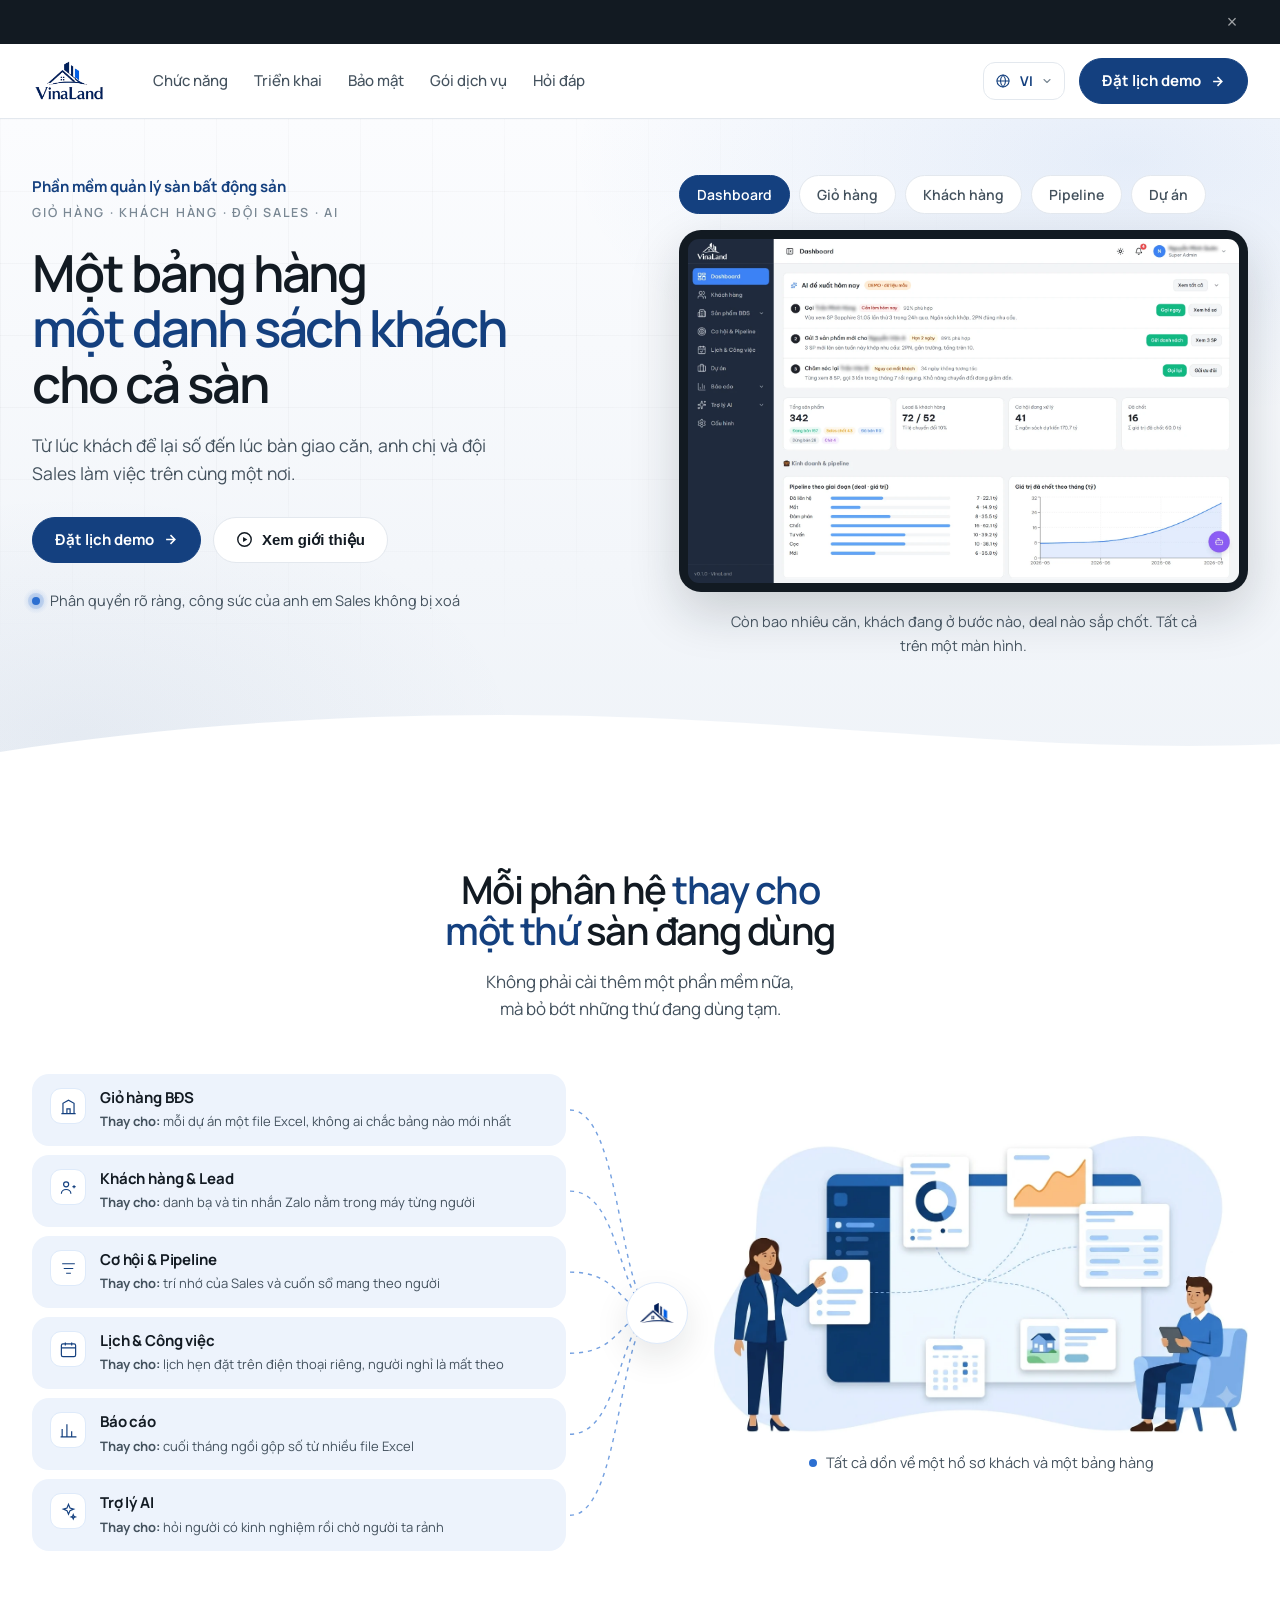
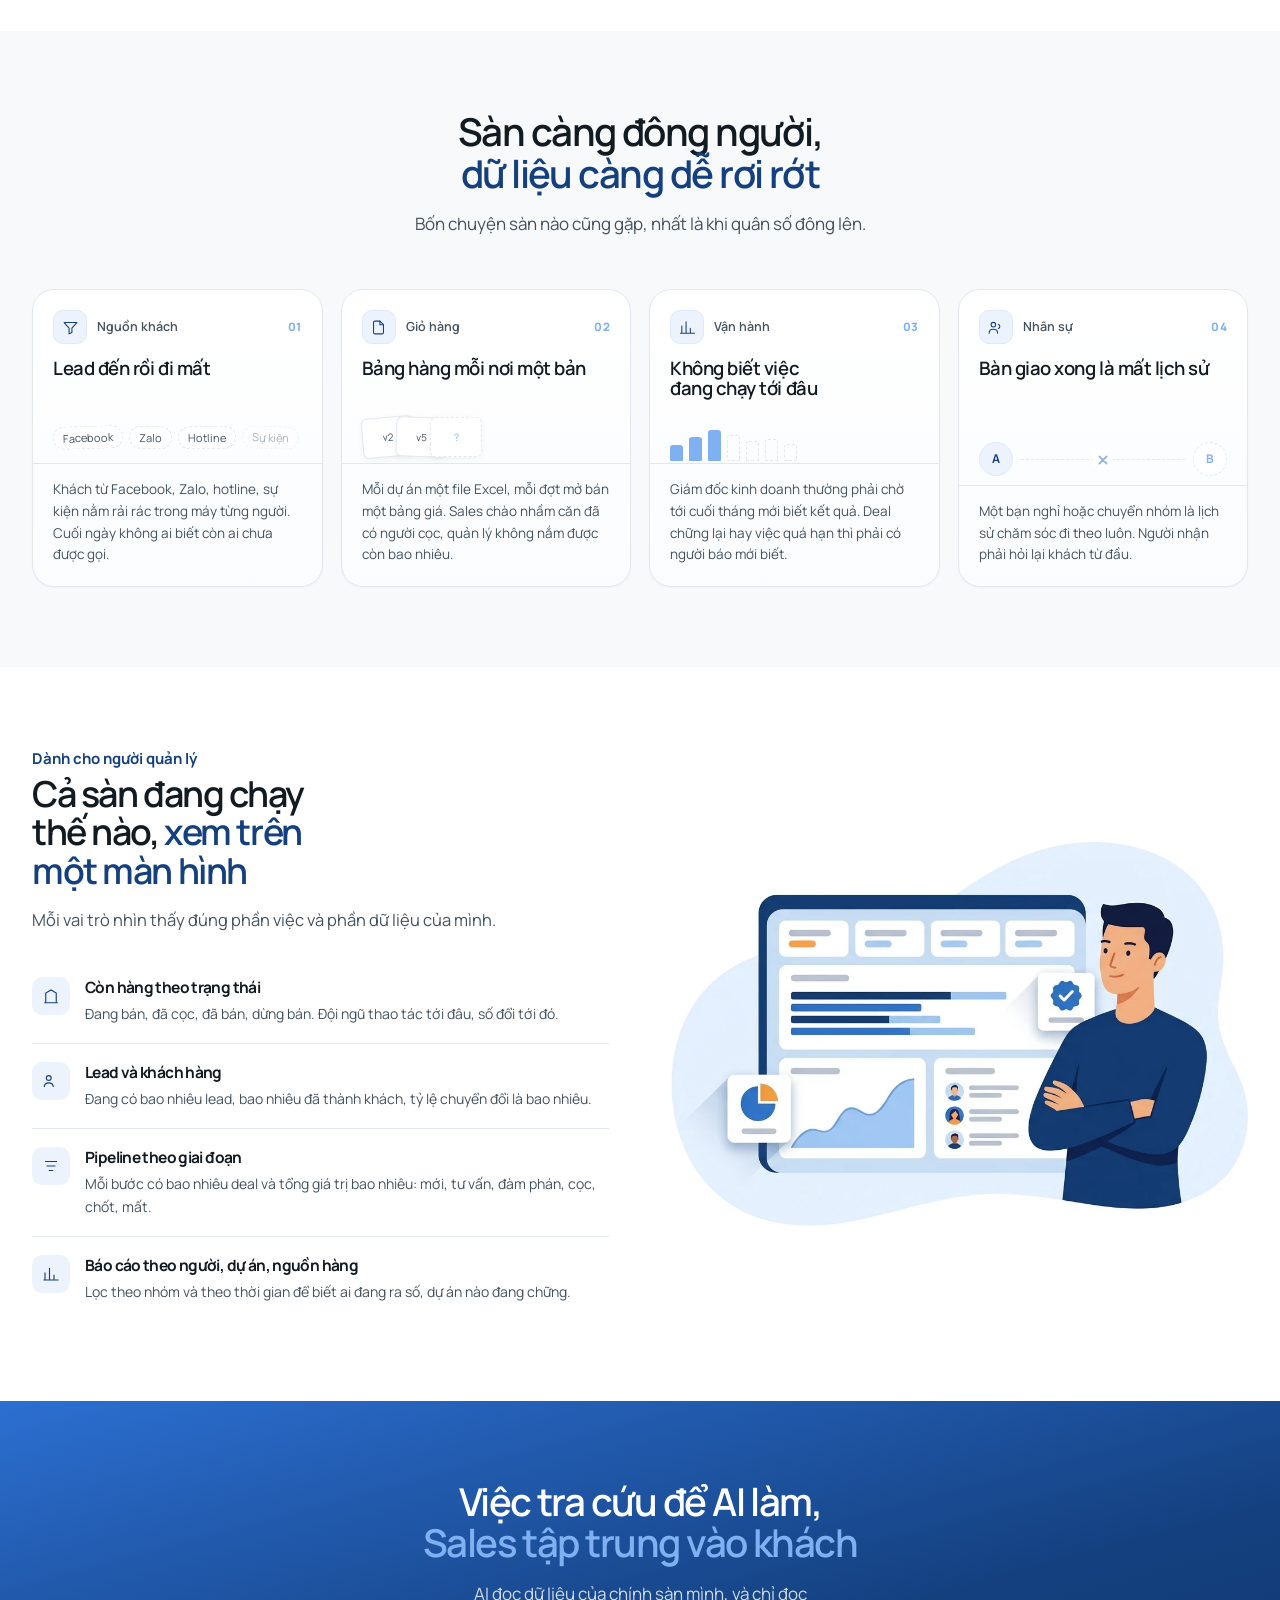
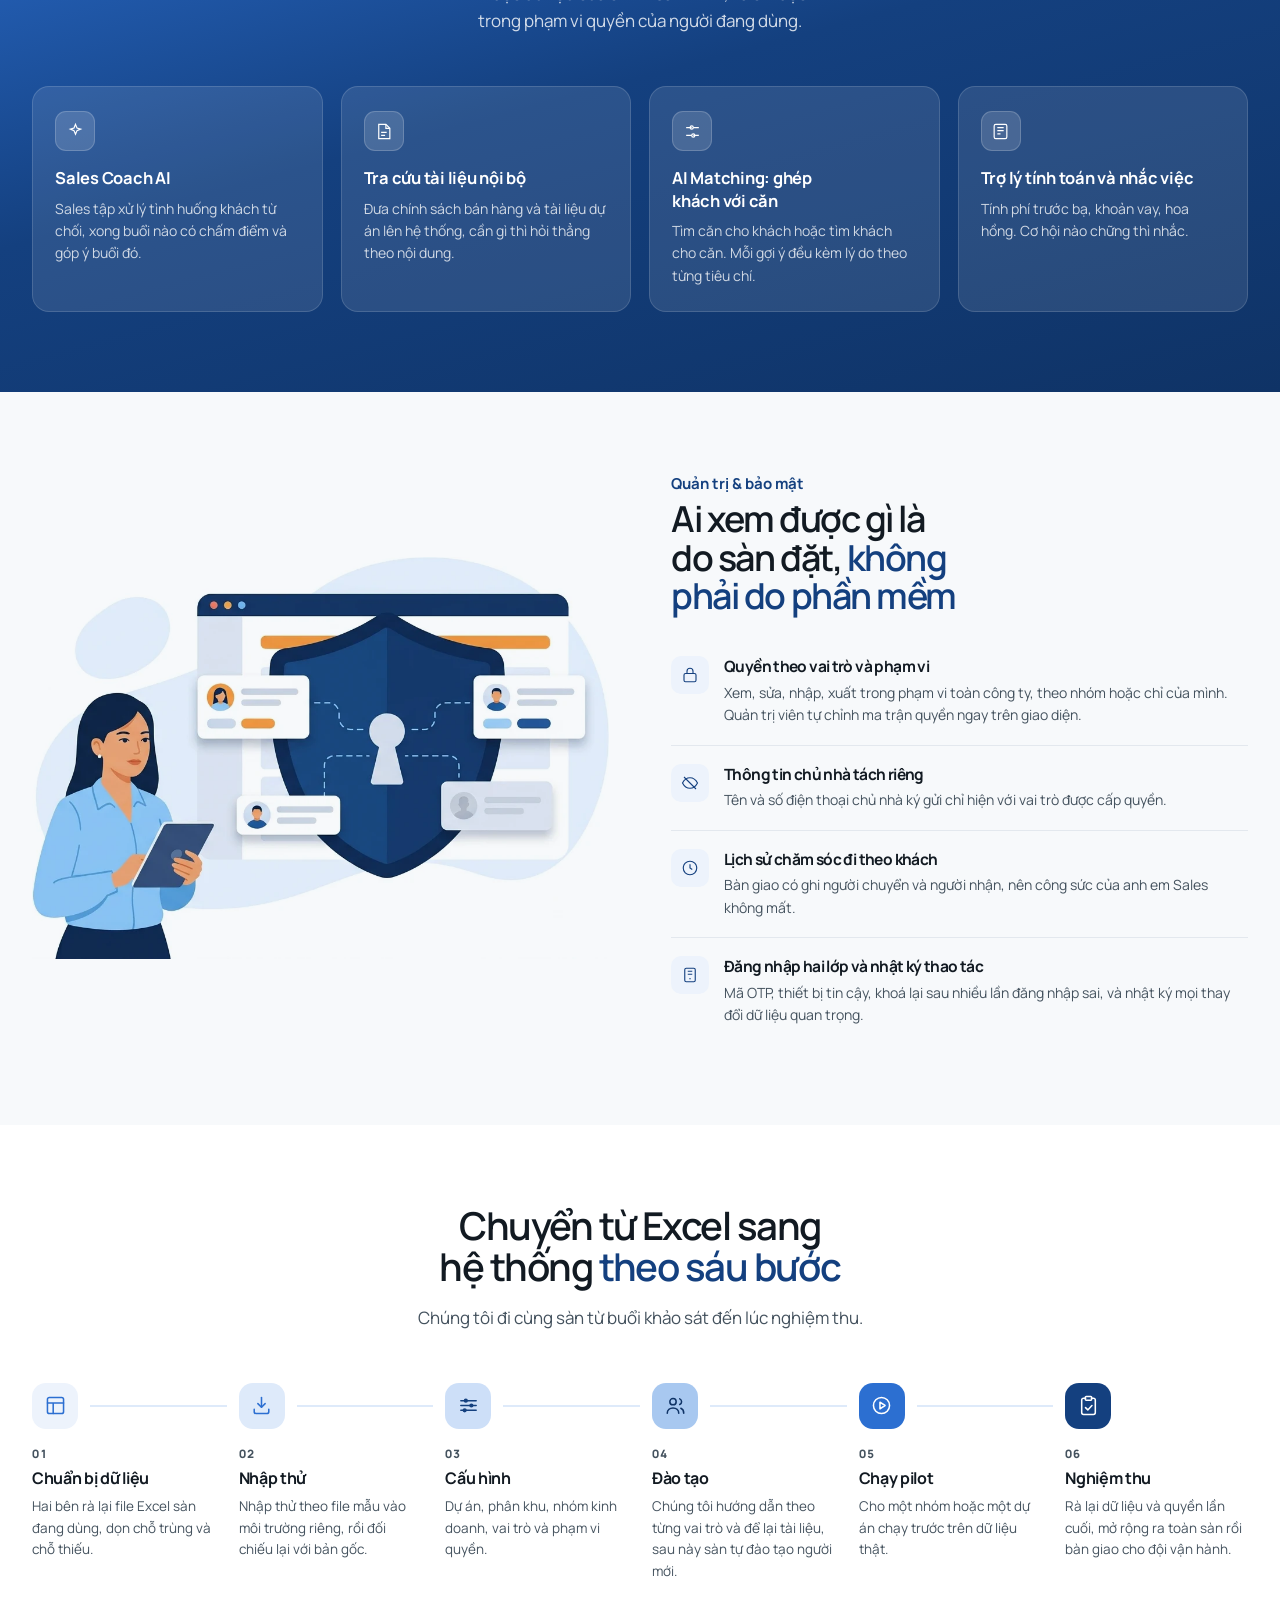
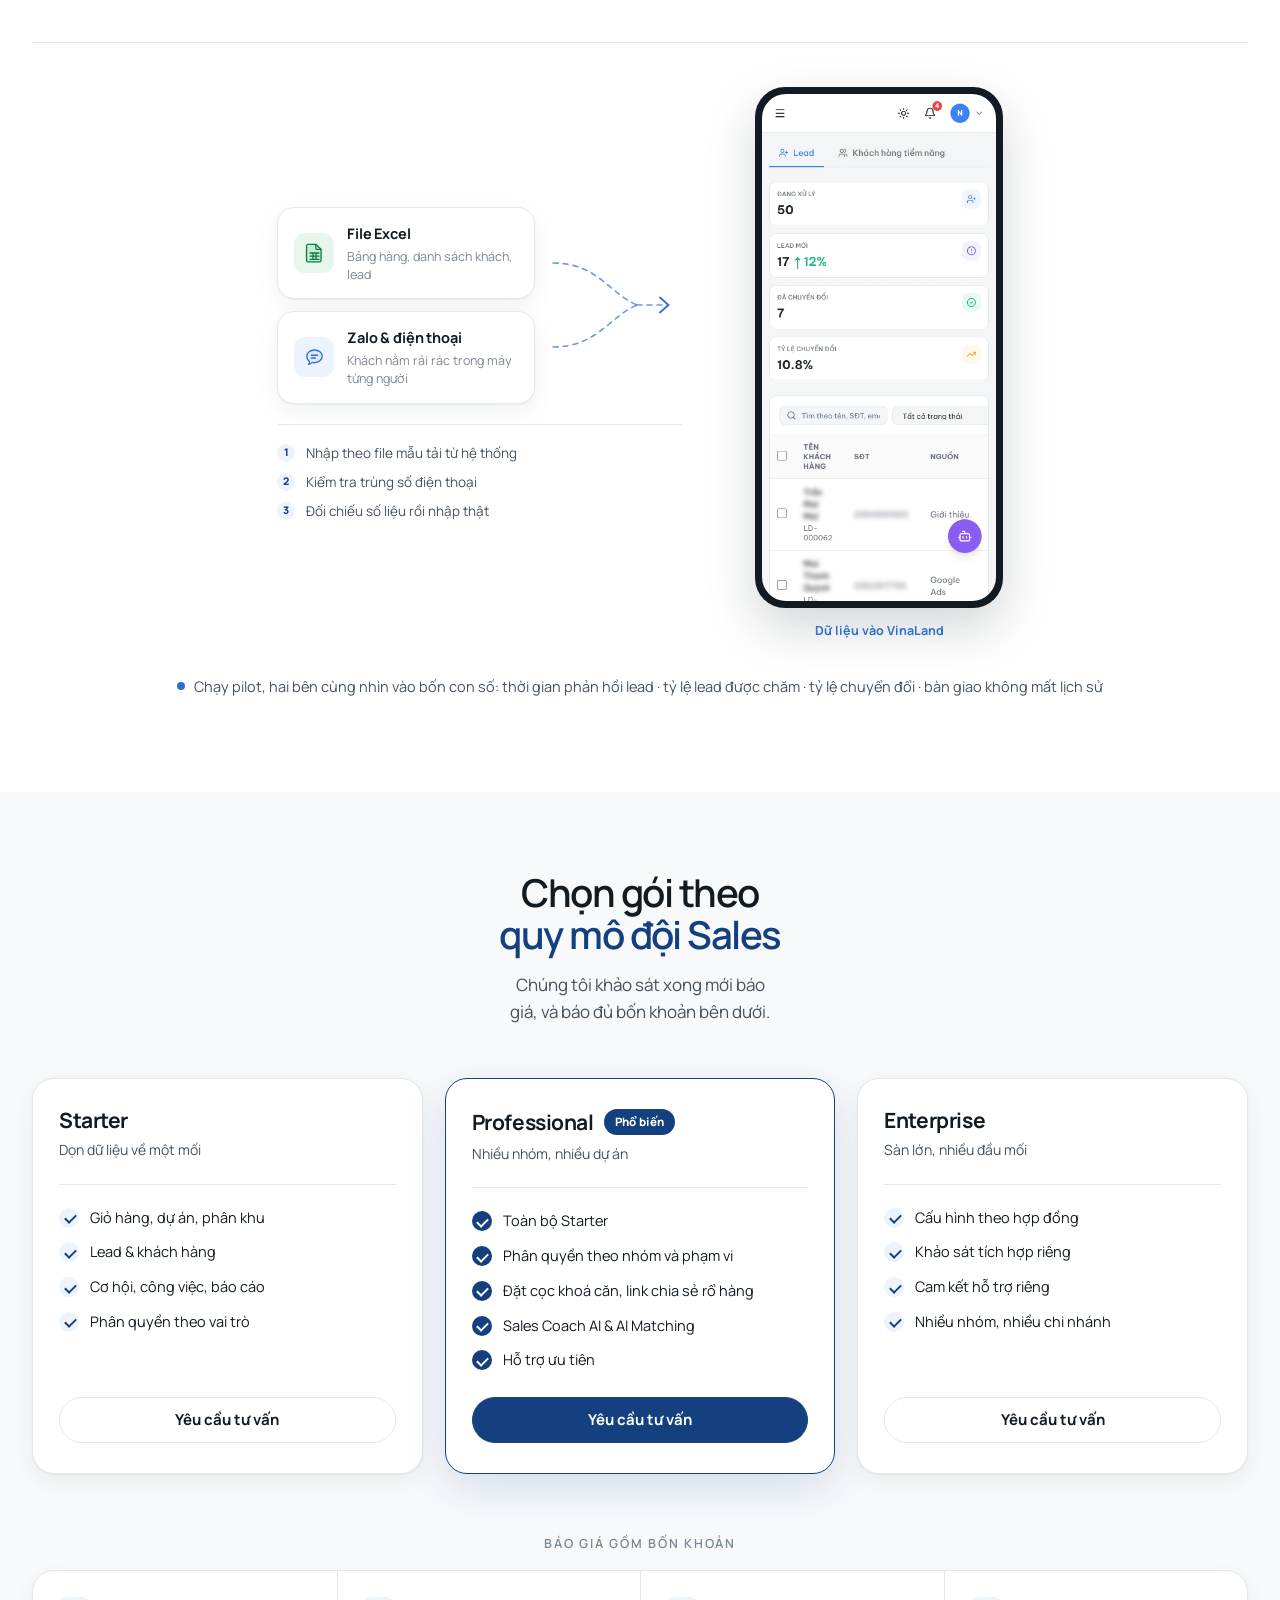
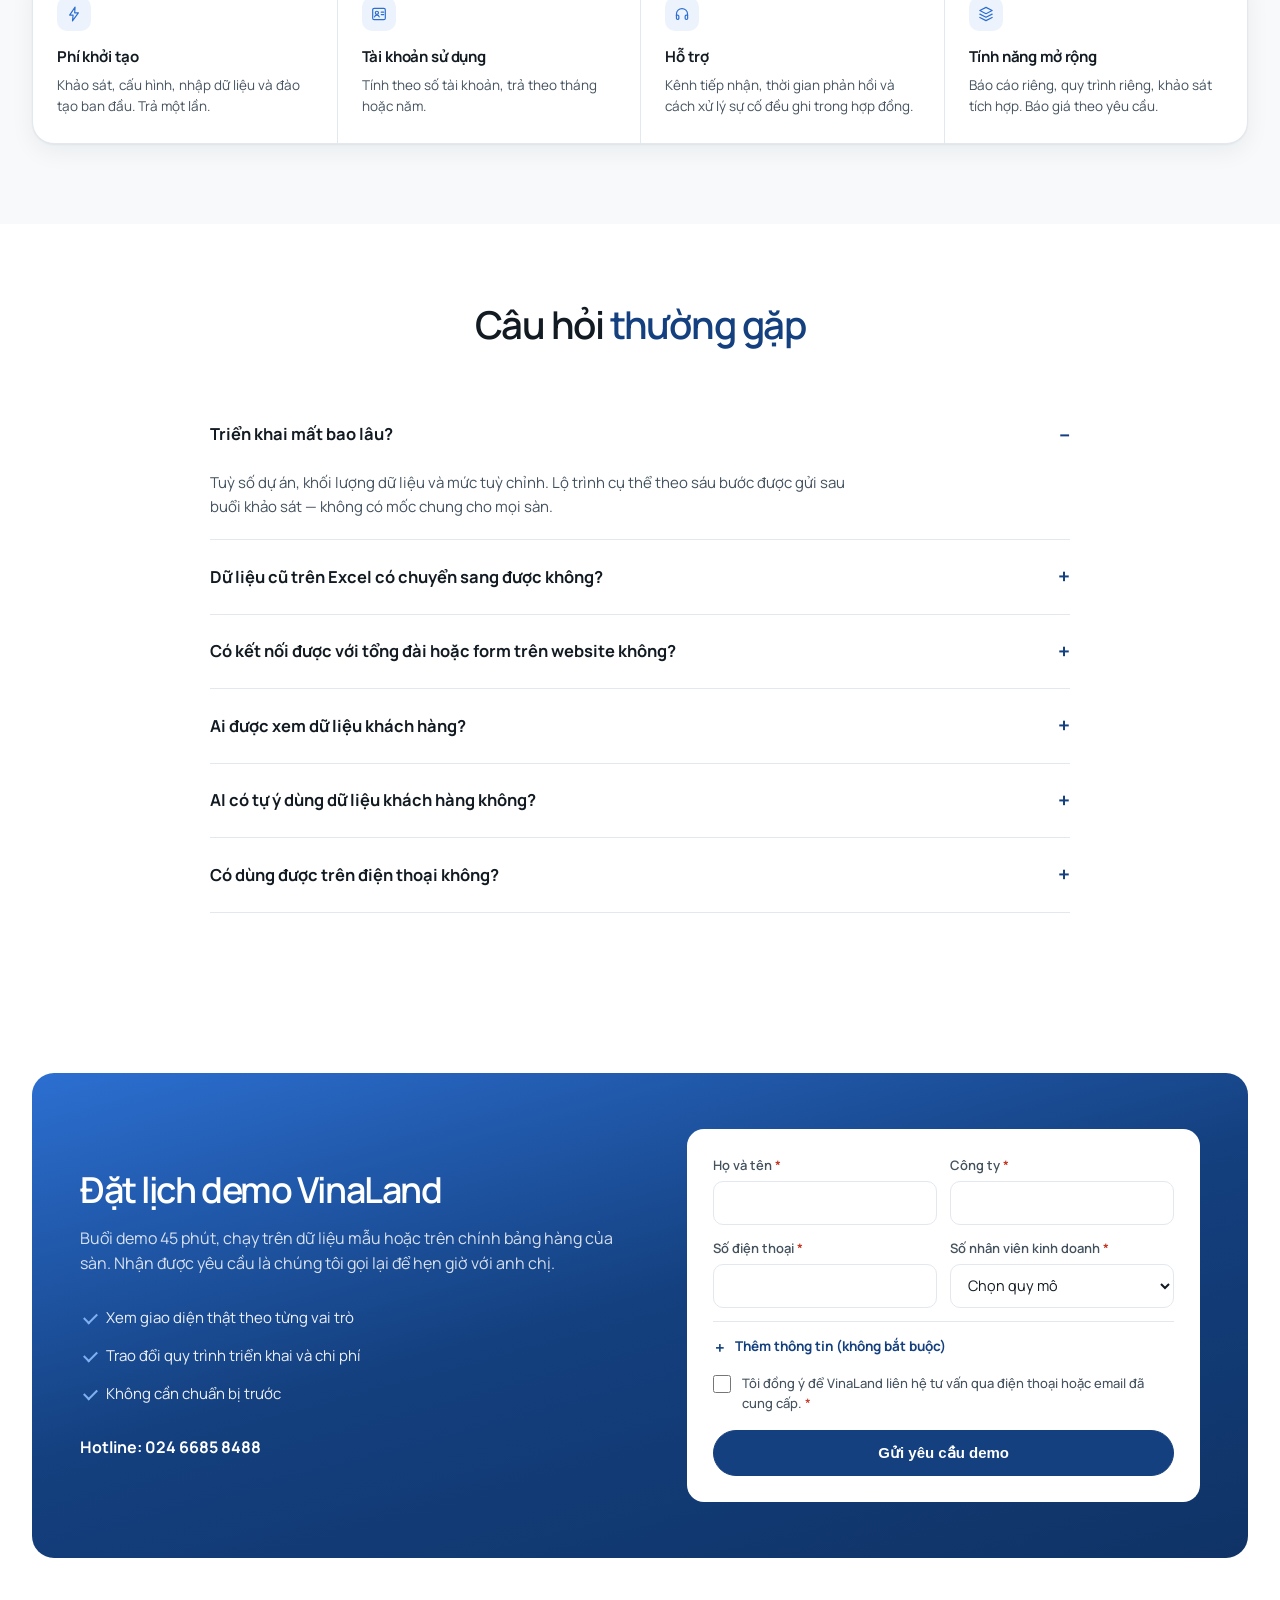
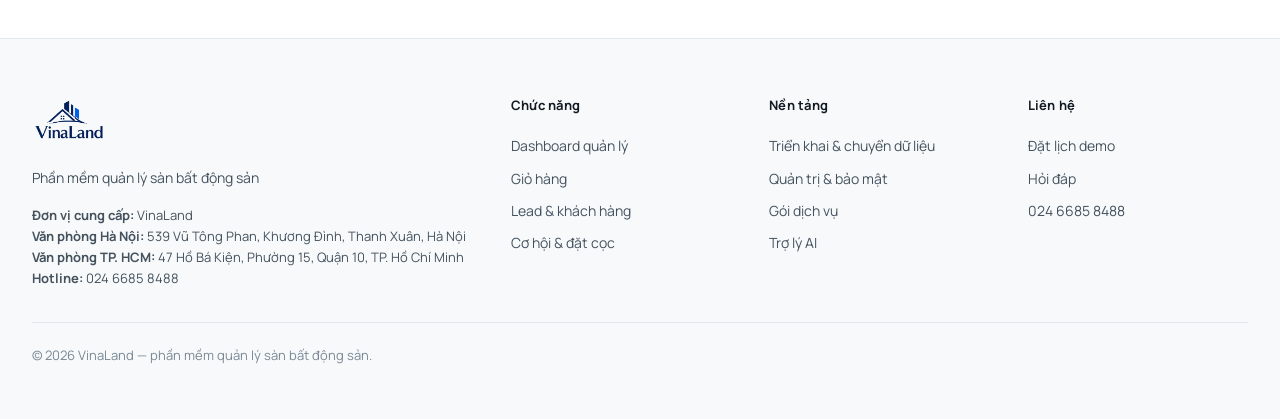
==== commit 3f8b0f4e: "content(landing): làm ấm giọng, thêm người vào câu Lượt trước gọt cho lời bớt máy móc nên nó thành c" ====
--- a/index.html
+++ b/index.html
@@ -99,7 +99,7 @@
       <!-- Tiêu đề ba dòng, dòng giữa đổi màu. -->
       <h1>Một bảng hàng<span>một danh sách khách</span>cho cả sàn</h1>
 
-      <p class="lead">Từ lúc khách để lại số đến lúc bàn giao căn, mọi thứ nằm ở một chỗ.</p>
+      <p class="lead">Từ lúc khách để lại số đến lúc bàn giao căn, anh chị và đội Sales làm việc trên cùng một nơi.</p>
 
       <div class="acts">
         <a class="btn btn-solid" href="#demo" data-cta="hero">Đặt lịch demo
@@ -112,7 +112,7 @@
       </div>
 
       <!-- 3 ── dòng bằng chứng -->
-      <p class="proof"><i></i><span>Phân quyền rõ ràng, công sức của Sales không bị xoá</span></p>
+      <p class="proof"><i></i><span>Phân quyền rõ ràng, công sức của anh em Sales không bị xoá</span></p>
     </div>
 
     <!-- 2 ── tab chuyển ảnh -->
@@ -191,12 +191,12 @@
   <div class="frame">
     <div class="sec-head">
       <h2>Sàn càng đông người, <span>dữ liệu càng dễ rơi rớt</span></h2>
-      <p>Bốn chuyện sàn phân phối nào cũng gặp.</p>
+      <p>Bốn chuyện sàn nào cũng gặp, nhất là khi quân số đông lên.</p>
     </div>
     <div class="vds">
         <div class="vd">
           <div class="vd-dau"><span class="ic"><svg width="17" height="17" viewBox="0 0 24 24" fill="none" stroke="currentColor" stroke-width="1.5" stroke-linecap="round" stroke-linejoin="round"><path d="M3 5h18l-7 8v6l-4 2v-8z"/></svg></span><span class="nhan">Nguồn khách</span><span class="stt">01</span></div>
-          <h3>Lead rơi rụng</h3>
+          <h3>Lead đến rồi đi mất</h3>
           <div class="vd-hinh h-kenh"><span>Facebook</span><span>Zalo</span><span>Hotline</span><span>Sự kiện</span></div>
           <p>Khách từ Facebook, Zalo, hotline, sự kiện nằm rải rác trong máy từng người. Cuối ngày không ai biết còn ai chưa được gọi.</p>
         </div>
@@ -208,15 +208,15 @@
         </div>
         <div class="vd">
           <div class="vd-dau"><span class="ic"><svg width="17" height="17" viewBox="0 0 24 24" fill="none" stroke="currentColor" stroke-width="1.5" stroke-linecap="round" stroke-linejoin="round"><path d="M4 20V10M10 20V4M16 20v-7M22 20H2"/></svg></span><span class="nhan">Vận hành</span><span class="stt">03</span></div>
-          <h3>Không nhìn được tiến độ</h3>
+          <h3>Không biết việc đang chạy tới đâu</h3>
           <div class="vd-hinh h-cot"><i></i><i></i><i></i><i></i><i></i><i></i><i></i></div>
-          <p>Giám đốc kinh doanh chờ tới cuối tháng mới biết kết quả. Deal chững lại hay việc quá hạn thì phải có người báo mới hay.</p>
+          <p>Giám đốc kinh doanh thường phải chờ tới cuối tháng mới biết kết quả. Deal chững lại hay việc quá hạn thì phải có người báo mới biết.</p>
         </div>
         <div class="vd">
           <div class="vd-dau"><span class="ic"><svg width="17" height="17" viewBox="0 0 24 24" fill="none" stroke="currentColor" stroke-width="1.5" stroke-linecap="round" stroke-linejoin="round"><circle cx="9" cy="8" r="3.2"/><path d="M3 20c0-3.3 2.7-5.5 6-5.5s6 2.2 6 5.5"/><path d="M16 7.5a3.2 3.2 0 0 1 0 6"/></svg></span><span class="nhan">Nhân sự</span><span class="stt">04</span></div>
-          <h3>Bàn giao là mất lịch sử</h3>
+          <h3>Bàn giao xong là mất lịch sử</h3>
           <div class="vd-hinh h-giao"><i>A</i><u></u><i>B</i></div>
-          <p>Một người nghỉ hoặc chuyển nhóm là lịch sử chăm sóc đi theo. Người nhận lại phải hỏi khách từ đầu.</p>
+          <p>Một bạn nghỉ hoặc chuyển nhóm là lịch sử chăm sóc đi theo luôn. Người nhận phải hỏi lại khách từ đầu.</p>
         </div>
     </div>
   </div>
@@ -261,12 +261,12 @@
   <div class="frame">
     <div class="sec-head">
       <h2>Việc tra cứu để AI làm, <span>Sales tập trung vào khách</span></h2>
-      <p>AI đọc dữ liệu của chính doanh nghiệp, và chỉ đọc trong phạm vi quyền của người đang dùng.</p>
+      <p>AI đọc dữ liệu của chính sàn mình, và chỉ đọc trong phạm vi quyền của người đang dùng.</p>
     </div>
     <div class="g4">
       <div class="card">
         <div class="ic"><svg width="19" height="19" viewBox="0 0 24 24" fill="none" stroke="currentColor" stroke-width="1.5"><path d="M12 3l1.9 4.6L18.5 9l-4.6 1.9L12 15.5 10.1 10.9 5.5 9l4.6-1.4z"/></svg></div>
-        <h3>Sales Coach AI</h3><p>Tập xử lý tình huống khách từ chối, xong buổi nào có chấm điểm và góp ý buổi đó.</p>
+        <h3>Sales Coach AI</h3><p>Sales tập xử lý tình huống khách từ chối, xong buổi nào có chấm điểm và góp ý buổi đó.</p>
       </div>
       <div class="card">
         <div class="ic"><svg width="19" height="19" viewBox="0 0 24 24" fill="none" stroke="currentColor" stroke-width="1.5"><path d="M6 3h9l5 5v13H6z"/><path d="M15 3v5h5M9 13h7M9 17h5"/></svg></div>
@@ -300,7 +300,7 @@
           <div class="row"><div class="ic"><svg width="18" height="18" viewBox="0 0 24 24" fill="none" stroke="currentColor" stroke-width="1.5"><path d="M2 12s3.6-7 10-7 10 7 10 7-3.6 7-10 7-10-7-10-7z"/><path d="M4 4l16 16"/></svg></div>
             <div><h3>Thông tin chủ nhà tách riêng</h3><p>Tên và số điện thoại chủ nhà ký gửi chỉ hiện với vai trò được cấp quyền.</p></div></div>
           <div class="row"><div class="ic"><svg width="18" height="18" viewBox="0 0 24 24" fill="none" stroke="currentColor" stroke-width="1.5"><path d="M12 7v5l3 2"/><circle cx="12" cy="12" r="9"/></svg></div>
-            <div><h3>Lịch sử chăm sóc đi theo khách</h3><p>Bàn giao có ghi người chuyển và người nhận, nên công sức của Sales không mất.</p></div></div>
+            <div><h3>Lịch sử chăm sóc đi theo khách</h3><p>Bàn giao có ghi người chuyển và người nhận, nên công sức của anh em Sales không mất.</p></div></div>
           <div class="row"><div class="ic"><svg width="18" height="18" viewBox="0 0 24 24" fill="none" stroke="currentColor" stroke-width="1.5"><rect x="5" y="3" width="14" height="18" rx="2"/><path d="M9 7h6M9 11h6M11 17h2"/></svg></div>
             <div><h3>Đăng nhập hai lớp và nhật ký thao tác</h3><p>Mã OTP, thiết bị tin cậy, khoá lại sau nhiều lần đăng nhập sai, và nhật ký mọi thay đổi dữ liệu quan trọng.</p></div></div>
         </div>
@@ -314,16 +314,16 @@
   <div class="frame">
     <div class="sec-head">
       <h2>Chuyển từ Excel sang hệ thống <span>theo sáu&nbsp;bước</span></h2>
-      <p>Hai bên đi cùng nhau từ buổi khảo sát đến lúc nghiệm thu.</p>
+      <p>Chúng tôi đi cùng sàn từ buổi khảo sát đến lúc nghiệm thu.</p>
     </div>
     <div class="buocs">
       <div class="buoc">
         <div class="buoc-ic" aria-hidden="true"><svg viewBox="0 0 24 24"><path d="M3.6 5.6a2 2 0 012-2h12.8a2 2 0 012 2v12.8a2 2 0 01-2 2H5.6a2 2 0 01-2-2z"/><path d="M3.6 9.4h16.8M9.6 9.4v11"/></svg></div>
-        <span class="buoc-so">01</span><h3>Chuẩn bị dữ liệu</h3><p>Rà lại file Excel đang dùng, dọn chỗ trùng và chỗ thiếu.</p>
+        <span class="buoc-so">01</span><h3>Chuẩn bị dữ liệu</h3><p>Hai bên rà lại file Excel sàn đang dùng, dọn chỗ trùng và chỗ thiếu.</p>
       </div>
       <div class="buoc">
         <div class="buoc-ic" aria-hidden="true"><svg viewBox="0 0 24 24"><path d="M12 3.6v10.2"/><path d="M8.2 10l3.8 3.8 3.8-3.8"/><path d="M4.4 16v2.4a2 2 0 002 2h11.2a2 2 0 002-2V16"/></svg></div>
-        <span class="buoc-so">02</span><h3>Nhập thử</h3><p>Nhập theo file mẫu vào môi trường thử rồi đối chiếu lại số liệu.</p>
+        <span class="buoc-so">02</span><h3>Nhập thử</h3><p>Nhập thử theo file mẫu vào môi trường riêng, rồi đối chiếu lại với bản gốc.</p>
       </div>
       <div class="buoc">
         <div class="buoc-ic" aria-hidden="true"><svg viewBox="0 0 24 24"><path d="M4 7h16M4 12h16M4 17h16"/><circle cx="9.2" cy="7" r="2.2" fill="currentColor" stroke="none"/><circle cx="15" cy="12" r="2.2" fill="currentColor" stroke="none"/><circle cx="8" cy="17" r="2.2" fill="currentColor" stroke="none"/></svg></div>
@@ -331,7 +331,7 @@
       </div>
       <div class="buoc">
         <div class="buoc-ic" aria-hidden="true"><svg viewBox="0 0 24 24"><circle cx="9.4" cy="8" r="3.3"/><path d="M3.4 20c0-3.3 2.7-5.5 6-5.5s6 2.2 6 5.5"/><path d="M16.4 5.1a3.2 3.2 0 010 5.9M17.6 14.9c1.9.8 3 2.6 3 5.1"/></svg></div>
-        <span class="buoc-so">04</span><h3>Đào tạo</h3><p>Hướng dẫn theo từng vai trò, có tài liệu để sau này sàn tự đào tạo người mới.</p>
+        <span class="buoc-so">04</span><h3>Đào tạo</h3><p>Chúng tôi hướng dẫn theo từng vai trò và để lại tài liệu, sau này sàn tự đào tạo người mới.</p>
       </div>
       <div class="buoc">
         <div class="buoc-ic" aria-hidden="true"><svg viewBox="0 0 24 24"><circle cx="12" cy="12" r="8.4"/><path d="M10.4 8.5l5.3 3.5-5.3 3.5z"/></svg></div>
@@ -339,7 +339,7 @@
       </div>
       <div class="buoc">
         <div class="buoc-ic" aria-hidden="true"><svg viewBox="0 0 24 24"><path d="M9 4.4H6.8a1.9 1.9 0 00-1.9 1.9v13.1a1.9 1.9 0 001.9 1.9h10.4a1.9 1.9 0 001.9-1.9V6.3a1.9 1.9 0 00-1.9-1.9H15"/><path d="M9.6 2.6h4.8a.9.9 0 01.9.9v2.1a.9.9 0 01-.9.9H9.6a.9.9 0 01-.9-.9V3.5a.9.9 0 01.9-.9z"/><path d="M8.9 14.2l2.4 2.4 4.3-4.6"/></svg></div>
-        <span class="buoc-so">06</span><h3>Nghiệm thu</h3><p>Rà lại dữ liệu và quyền, mở rộng ra toàn sàn rồi bàn giao vận hành.</p>
+        <span class="buoc-so">06</span><h3>Nghiệm thu</h3><p>Rà lại dữ liệu và quyền lần cuối, mở rộng ra toàn sàn rồi bàn giao cho đội vận hành.</p>
       </div>
     </div>
     <div class="nhap">
@@ -380,7 +380,7 @@
   <div class="frame">
     <div class="sec-head">
       <h2>Chọn gói theo <span>quy mô đội Sales</span></h2>
-      <p>Khảo sát xong mới có báo giá cụ thể, gồm đủ bốn khoản bên dưới.</p>
+      <p>Chúng tôi khảo sát xong mới báo giá, và báo đủ bốn khoản bên dưới.</p>
     </div>
 
     <div class="plans">
@@ -447,7 +447,7 @@
     <div class="cta-box">
       <div>
         <h2>Đặt lịch demo VinaLand</h2>
-        <p>Buổi demo 45 phút, chạy trên dữ liệu mẫu hoặc trên chính bảng hàng của sàn. Nhận được yêu cầu, chúng tôi gọi lại để hẹn giờ.</p>
+        <p>Buổi demo 45 phút, chạy trên dữ liệu mẫu hoặc trên chính bảng hàng của sàn. Nhận được yêu cầu là chúng tôi gọi lại để hẹn giờ với anh chị.</p>
         <ul><li>Xem giao diện thật theo từng vai trò</li><li>Trao đổi quy trình triển khai và chi phí</li><li>Không cần chuẩn bị trước</li></ul>
         <p style="margin-top:22px;font-weight:700;color:#fff">Hotline: 024 6685 8488</p>
       </div>
@@ -516,7 +516,7 @@
   </div>
 </div>
 <script src="assets/i18n-20261006a.js"></script>
-<script src="assets/i18n-mau-20261027a.js"></script>
+<script src="assets/i18n-mau-20261028a.js"></script>
 <script src="assets/main-20261027b.js"></script>
 </body>
 </html>
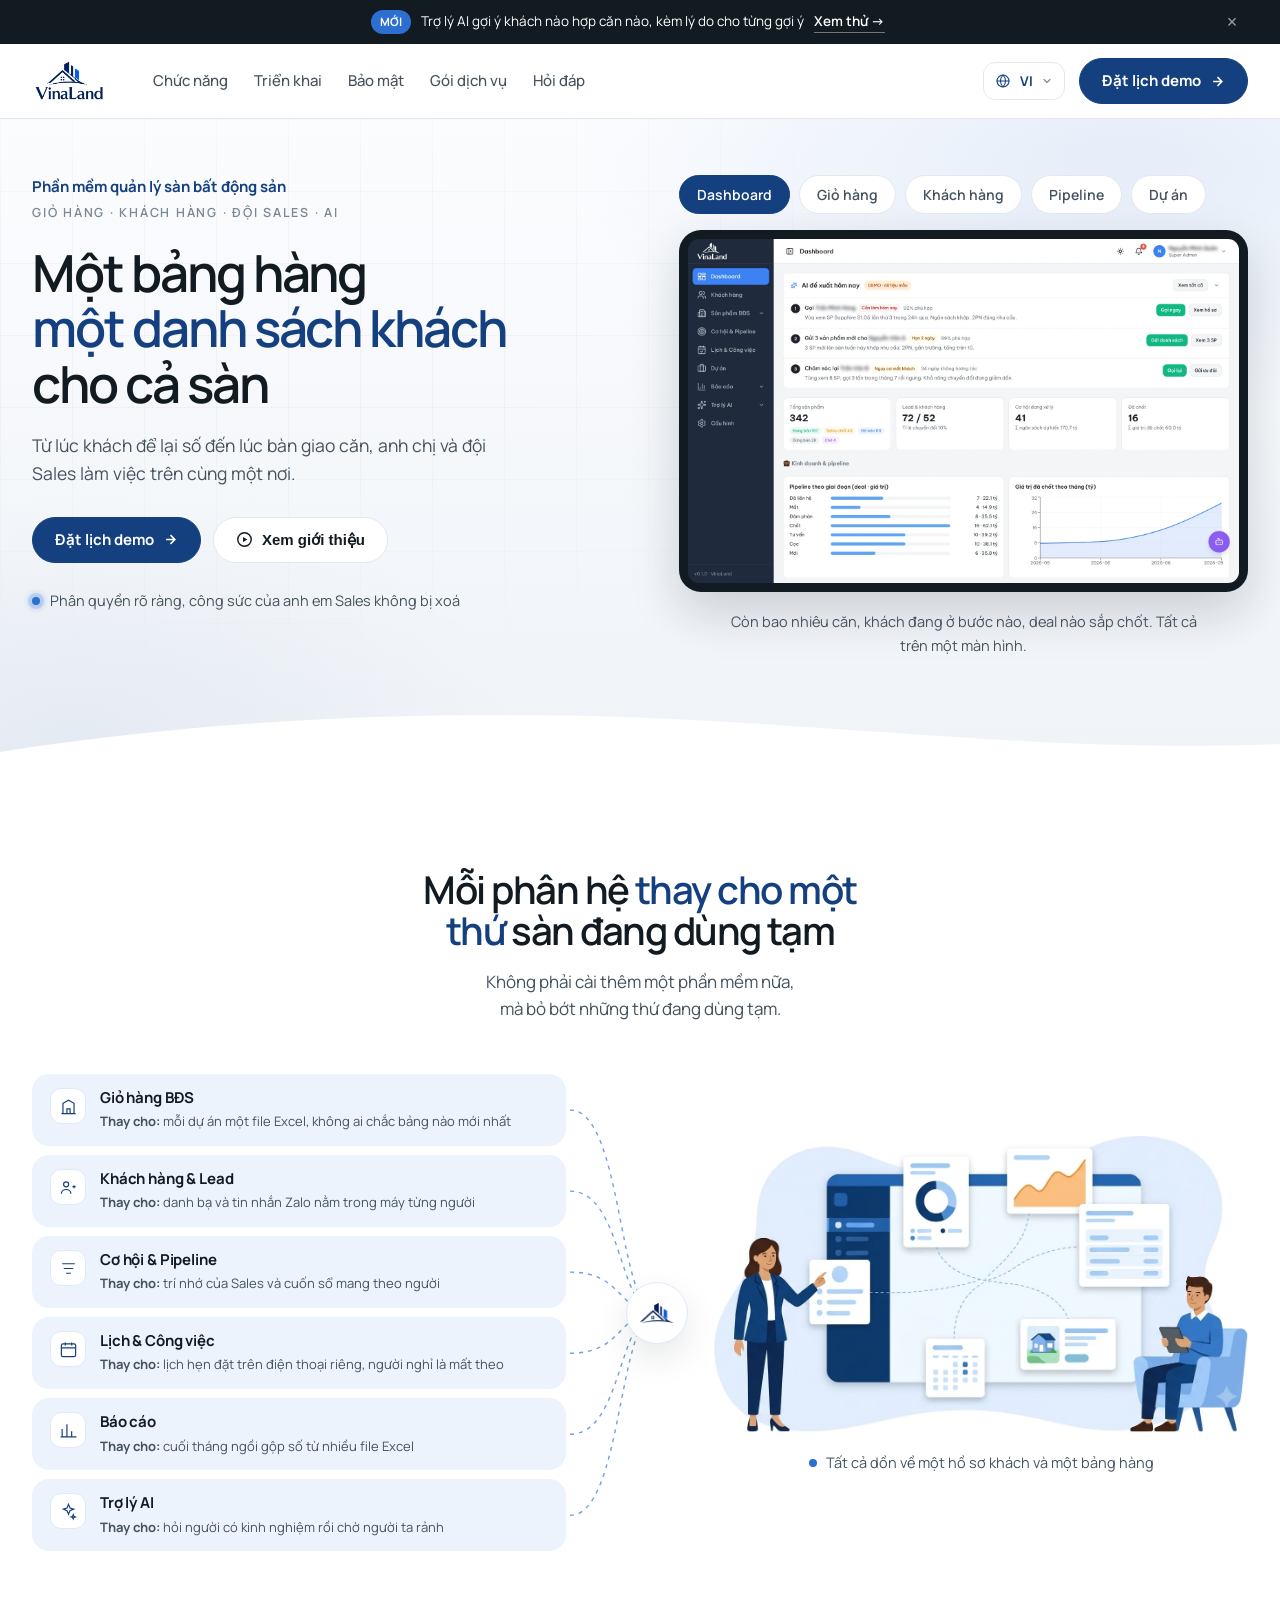
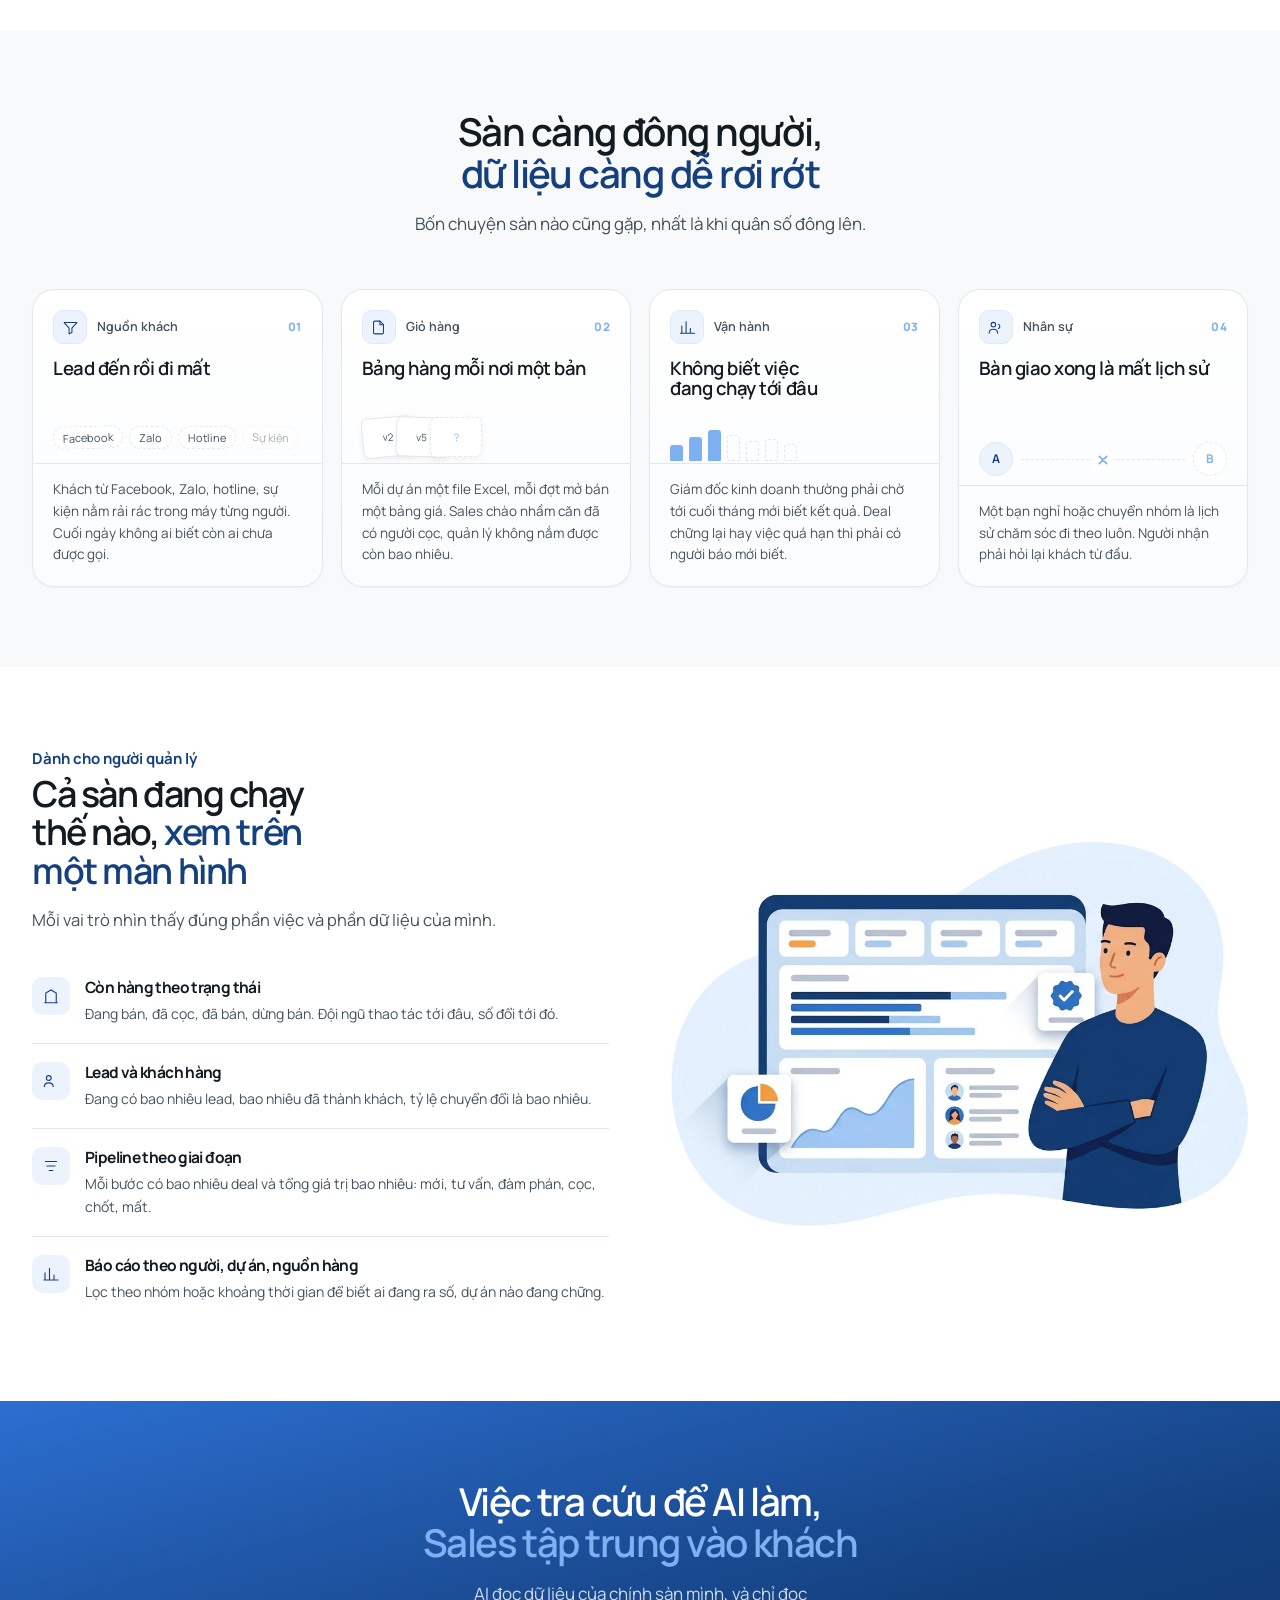
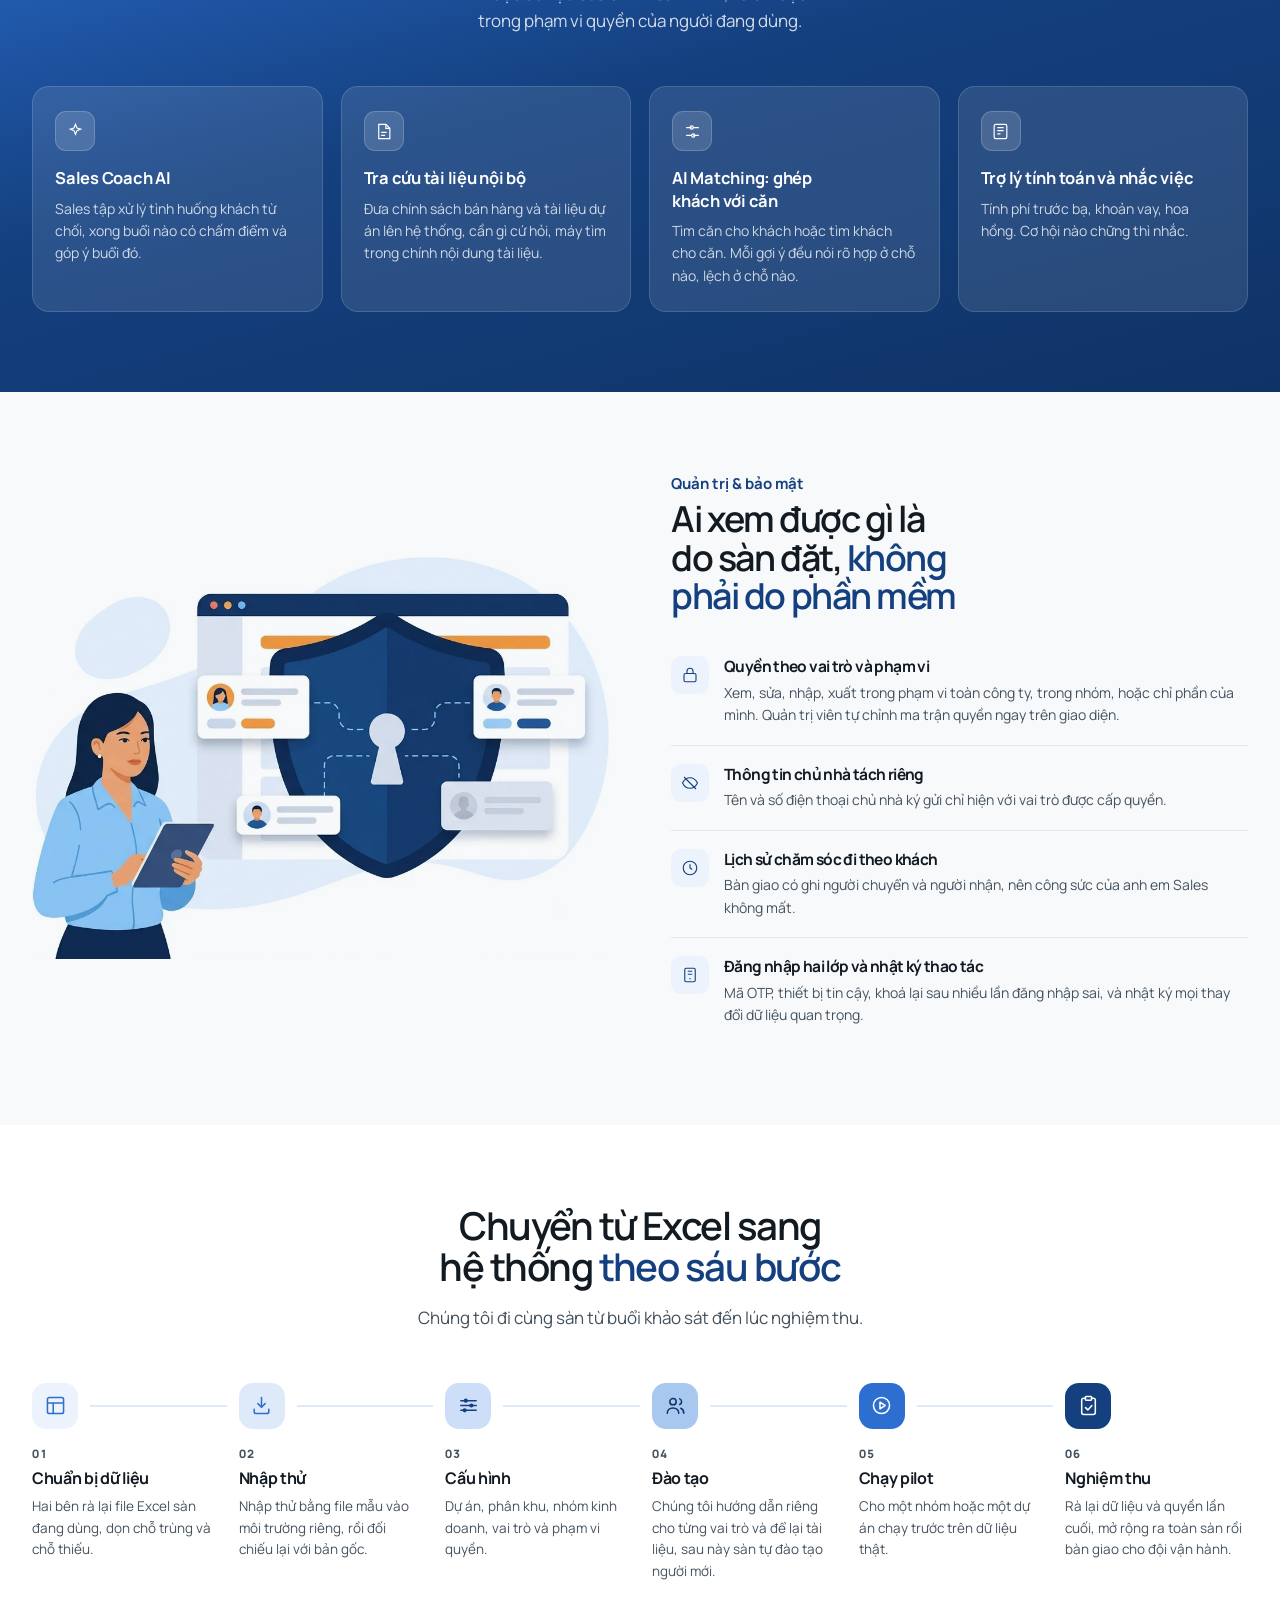
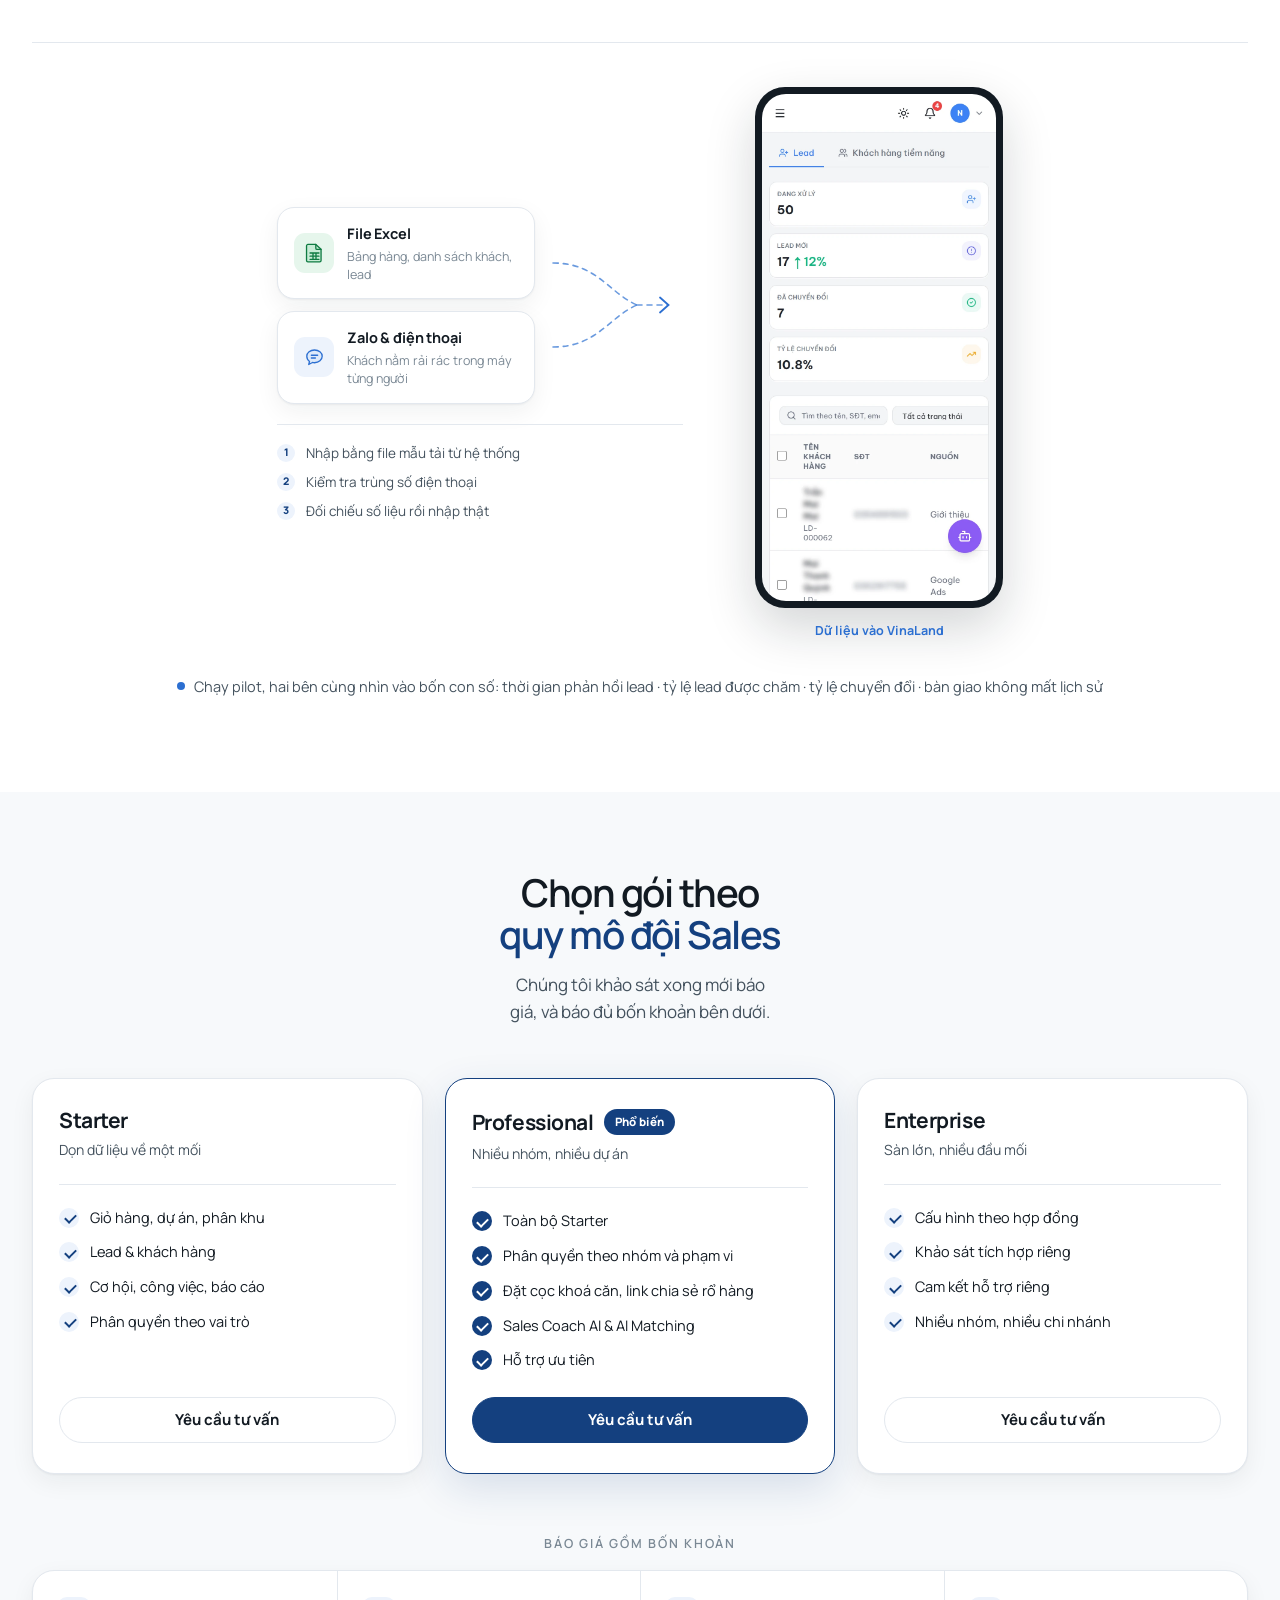
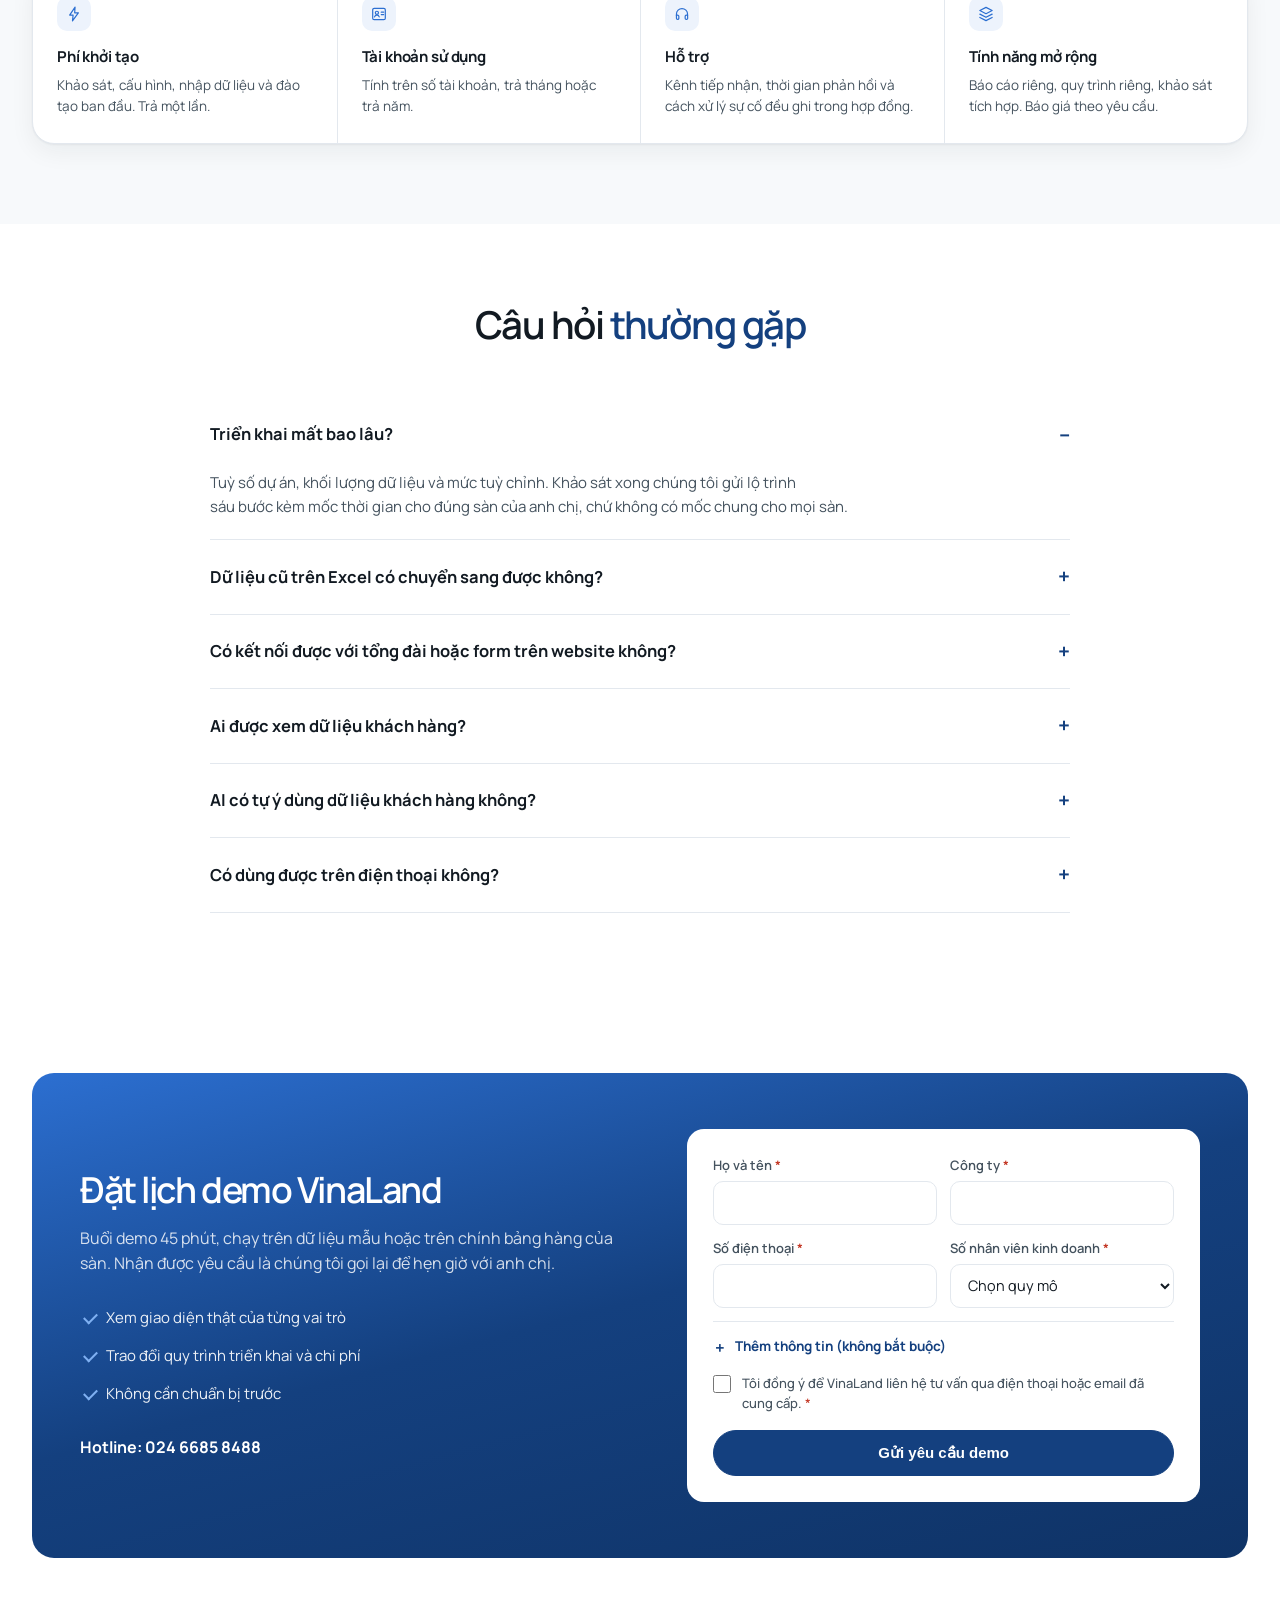
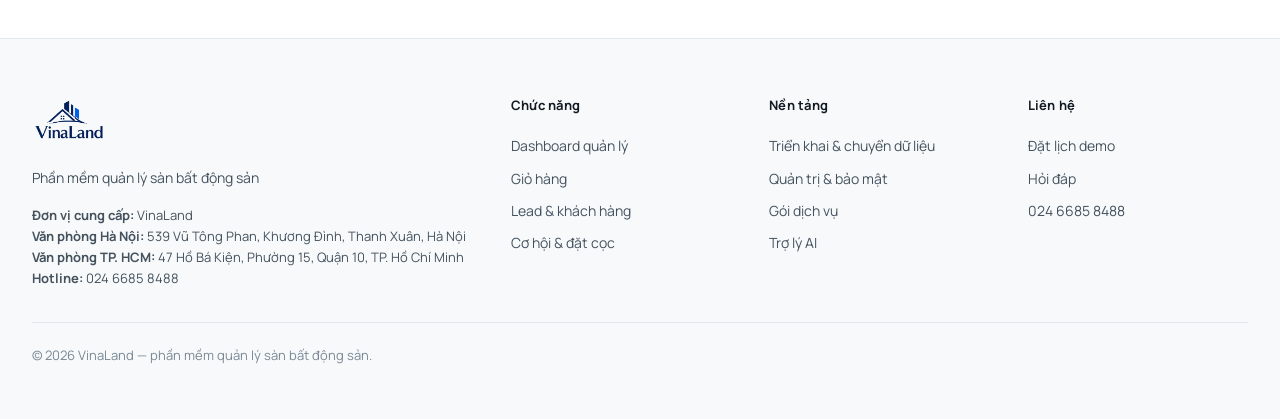
==== commit 0884fdc8: "content(landing): chữa hai câu bị sót và phá bớt chỗ lặp từ Hai câu ở lượt viết lại trước KHÔNG hề đ" ====
--- a/index.html
+++ b/index.html
@@ -119,7 +119,7 @@
     <div>
       <div class="tabs" role="tablist">
         <button class="tab" role="tab" aria-selected="true"  data-shot="assets/screenshots/01-dashboard.webp"    data-cap="Dashboard"   data-txt="Còn bao nhiêu căn, khách đang ở bước nào, deal nào sắp chốt. Đội ngũ thao tác tới đâu, số đổi tới đó.">Dashboard</button>
-        <button class="tab" role="tab" aria-selected="false" data-shot="assets/screenshots/02-products.webp"     data-cap="Giỏ hàng"    data-txt="Chia theo dự án, phân khu, từng toà. Căn nào còn, căn nào đã cọc, cả sàn nhìn chung một bảng.">Giỏ hàng</button>
+        <button class="tab" role="tab" aria-selected="false" data-shot="assets/screenshots/02-products.webp"     data-cap="Giỏ hàng"    data-txt="Chia nhỏ tới từng dự án, phân khu, từng toà. Căn nào còn, căn nào đã cọc, cả sàn nhìn chung một bảng.">Giỏ hàng</button>
         <button class="tab" role="tab" aria-selected="false" data-shot="assets/screenshots/08-customers.webp"    data-cap="Khách hàng"  data-txt="Gõ số điện thoại là ra khách này ai đang chăm, đã trao đổi những gì.">Khách hàng</button>
         <button class="tab" role="tab" aria-selected="false" data-shot="assets/screenshots/11-opportunities.webp" data-cap="Pipeline"   data-txt="Mỗi cơ hội đi qua từng bước: tư vấn, đàm phán, đặt cọc rồi chốt. Chững ở đâu nhìn ra ngay.">Pipeline</button>
         <button class="tab" role="tab" aria-selected="false" data-shot="assets/screenshots/05-projects.webp"     data-cap="Dự án"       data-txt="Hồ sơ dự án, phân khu, chính sách bán hàng và tài liệu để chung một chỗ cho cả sàn dùng.">Dự án</button>
@@ -139,7 +139,7 @@
 <section class="swap" id="swap">
   <div class="frame">
     <div class="sec-head">
-      <h2>Mỗi phân hệ <span>thay cho một thứ</span> sàn đang&nbsp;dùng</h2>
+      <h2>Mỗi phân hệ <span>thay cho một thứ</span> sàn đang&nbsp;dùng tạm</h2>
       <p>Không phải cài thêm một phần mềm nữa, mà bỏ bớt những thứ đang dùng tạm.</p>
     </div>
 
@@ -245,7 +245,7 @@
           </div>
           <div class="row">
             <div class="ic"><svg width="18" height="18" viewBox="0 0 24 24" fill="none" stroke="currentColor" stroke-width="1.5"><path d="M4 20V10M10 20V4M16 20v-7M22 20H2"/></svg></div>
-            <div><h3>Báo cáo theo người, dự án, nguồn hàng</h3><p>Lọc theo nhóm và theo thời gian để biết ai đang ra số, dự án nào đang chững.</p></div>
+            <div><h3>Báo cáo theo người, dự án, nguồn hàng</h3><p>Lọc theo nhóm hoặc khoảng thời gian để biết ai đang ra số, dự án nào đang chững.</p></div>
           </div>
         </div>
       </div>
@@ -270,11 +270,11 @@
       </div>
       <div class="card">
         <div class="ic"><svg width="19" height="19" viewBox="0 0 24 24" fill="none" stroke="currentColor" stroke-width="1.5"><path d="M6 3h9l5 5v13H6z"/><path d="M15 3v5h5M9 13h7M9 17h5"/></svg></div>
-        <h3>Tra cứu tài liệu nội bộ</h3><p>Đưa chính sách bán hàng và tài liệu dự án lên hệ thống, cần gì thì hỏi thẳng theo nội dung.</p>
+        <h3>Tra cứu tài liệu nội bộ</h3><p>Đưa chính sách bán hàng và tài liệu dự án lên hệ thống, cần gì cứ hỏi, máy tìm trong chính nội dung tài liệu.</p>
       </div>
       <div class="card">
         <div class="ic"><svg width="19" height="19" viewBox="0 0 24 24" fill="none" stroke="currentColor" stroke-width="1.5"><path d="M4 7h7M13 7h7M4 17h7M13 17h7"/><circle cx="11" cy="7" r="2"/><circle cx="13" cy="17" r="2"/></svg></div>
-        <h3>AI Matching: ghép khách với căn</h3><p>Tìm căn cho khách hoặc tìm khách cho căn. Mỗi gợi ý đều kèm lý do theo từng tiêu chí.</p>
+        <h3>AI Matching: ghép khách với căn</h3><p>Tìm căn cho khách hoặc tìm khách cho căn. Mỗi gợi ý đều nói rõ hợp ở chỗ nào, lệch ở chỗ nào.</p>
       </div>
       <div class="card">
         <div class="ic"><svg width="19" height="19" viewBox="0 0 24 24" fill="none" stroke="currentColor" stroke-width="1.5"><rect x="4" y="3" width="16" height="18" rx="2"/><path d="M8 7h8M8 11h8M8 15h4"/></svg></div>
@@ -296,7 +296,7 @@
         <h2 style="font-size:clamp(25px,2.8vw,37px)">Ai xem được gì là do sàn đặt, <span style="color:var(--brand)">không phải do phần mềm</span></h2>
         <div class="list-rows" style="margin-top:22px">
           <div class="row"><div class="ic"><svg width="18" height="18" viewBox="0 0 24 24" fill="none" stroke="currentColor" stroke-width="1.5"><rect x="4" y="10" width="16" height="11" rx="2"/><path d="M8 10V7a4 4 0 018 0v3"/></svg></div>
-            <div><h3>Quyền theo vai trò và phạm vi</h3><p>Xem, sửa, nhập, xuất trong phạm vi toàn công ty, theo nhóm hoặc chỉ của mình. Quản trị viên tự chỉnh ma trận quyền ngay trên giao diện.</p></div></div>
+            <div><h3>Quyền theo vai trò và phạm vi</h3><p>Xem, sửa, nhập, xuất trong phạm vi toàn công ty, trong nhóm, hoặc chỉ phần của mình. Quản trị viên tự chỉnh ma trận quyền ngay trên giao diện.</p></div></div>
           <div class="row"><div class="ic"><svg width="18" height="18" viewBox="0 0 24 24" fill="none" stroke="currentColor" stroke-width="1.5"><path d="M2 12s3.6-7 10-7 10 7 10 7-3.6 7-10 7-10-7-10-7z"/><path d="M4 4l16 16"/></svg></div>
             <div><h3>Thông tin chủ nhà tách riêng</h3><p>Tên và số điện thoại chủ nhà ký gửi chỉ hiện với vai trò được cấp quyền.</p></div></div>
           <div class="row"><div class="ic"><svg width="18" height="18" viewBox="0 0 24 24" fill="none" stroke="currentColor" stroke-width="1.5"><path d="M12 7v5l3 2"/><circle cx="12" cy="12" r="9"/></svg></div>
@@ -323,7 +323,7 @@
       </div>
       <div class="buoc">
         <div class="buoc-ic" aria-hidden="true"><svg viewBox="0 0 24 24"><path d="M12 3.6v10.2"/><path d="M8.2 10l3.8 3.8 3.8-3.8"/><path d="M4.4 16v2.4a2 2 0 002 2h11.2a2 2 0 002-2V16"/></svg></div>
-        <span class="buoc-so">02</span><h3>Nhập thử</h3><p>Nhập thử theo file mẫu vào môi trường riêng, rồi đối chiếu lại với bản gốc.</p>
+        <span class="buoc-so">02</span><h3>Nhập thử</h3><p>Nhập thử bằng file mẫu vào môi trường riêng, rồi đối chiếu lại với bản gốc.</p>
       </div>
       <div class="buoc">
         <div class="buoc-ic" aria-hidden="true"><svg viewBox="0 0 24 24"><path d="M4 7h16M4 12h16M4 17h16"/><circle cx="9.2" cy="7" r="2.2" fill="currentColor" stroke="none"/><circle cx="15" cy="12" r="2.2" fill="currentColor" stroke="none"/><circle cx="8" cy="17" r="2.2" fill="currentColor" stroke="none"/></svg></div>
@@ -331,7 +331,7 @@
       </div>
       <div class="buoc">
         <div class="buoc-ic" aria-hidden="true"><svg viewBox="0 0 24 24"><circle cx="9.4" cy="8" r="3.3"/><path d="M3.4 20c0-3.3 2.7-5.5 6-5.5s6 2.2 6 5.5"/><path d="M16.4 5.1a3.2 3.2 0 010 5.9M17.6 14.9c1.9.8 3 2.6 3 5.1"/></svg></div>
-        <span class="buoc-so">04</span><h3>Đào tạo</h3><p>Chúng tôi hướng dẫn theo từng vai trò và để lại tài liệu, sau này sàn tự đào tạo người mới.</p>
+        <span class="buoc-so">04</span><h3>Đào tạo</h3><p>Chúng tôi hướng dẫn riêng cho từng vai trò và để lại tài liệu, sau này sàn tự đào tạo người mới.</p>
       </div>
       <div class="buoc">
         <div class="buoc-ic" aria-hidden="true"><svg viewBox="0 0 24 24"><circle cx="12" cy="12" r="8.4"/><path d="M10.4 8.5l5.3 3.5-5.3 3.5z"/></svg></div>
@@ -343,7 +343,7 @@
       </div>
     </div>
     <div class="nhap">
-      <div class="nhap-so-do" role="img" aria-label="Sơ đồ: dữ liệu từ file Excel và từ Zalo, điện thoại được đưa vào VinaLand qua ba việc — nhập theo file mẫu, kiểm tra trùng số điện thoại, đối chiếu số liệu rồi nhập thật">
+      <div class="nhap-so-do" role="img" aria-label="Sơ đồ: dữ liệu từ file Excel và từ Zalo, điện thoại được đưa vào VinaLand qua ba việc: nhập bằng file mẫu, kiểm tra trùng số điện thoại, đối chiếu số liệu rồi nhập thật">
         <div class="nhap-nguon">
           <div class="nhap-the">
             <span class="nhap-ic nhap-ic-x" aria-hidden="true"><svg viewBox="0 0 24 24"><path class="fl" d="M4.5 2.8h9l6 5.4v13a1.6 1.6 0 01-1.6 1.6H4.5a1.6 1.6 0 01-1.6-1.6V4.4a1.6 1.6 0 011.6-1.6z"/><path d="M4.5 2.8h9l6 5.4v13a1.6 1.6 0 01-1.6 1.6H4.5a1.6 1.6 0 01-1.6-1.6V4.4a1.6 1.6 0 011.6-1.6z"/><path d="M13.5 2.8v4.2a1.4 1.4 0 001.4 1.4h4.6"/><path d="M6.9 12.6h10.2M6.9 16.2h10.2M6.9 19.8h10.2M10.3 12.6v7.2M13.7 12.6v7.2"/></svg></span>
@@ -361,7 +361,7 @@
           <path class="dau" d="M109 68.5 L 117.5 76 L 109 83.5"/>
         </svg>
         <ol class="nhap-viec">
-          <li><span>1</span>Nhập theo file mẫu tải từ hệ thống</li>
+          <li><span>1</span>Nhập bằng file mẫu tải từ hệ thống</li>
           <li><span>2</span>Kiểm tra trùng số điện thoại</li>
           <li><span>3</span>Đối chiếu số liệu rồi nhập thật</li>
         </ol>
@@ -412,7 +412,7 @@
       </div>
       <div class="cost">
         <div class="cost-ic" aria-hidden="true"><svg viewBox="0 0 24 24"><path d="M3.6 6.4a2 2 0 012-2h12.8a2 2 0 012 2v11.2a2 2 0 01-2 2H5.6a2 2 0 01-2-2z"/><circle cx="9.2" cy="10.4" r="2.1"/><path d="M6.1 15.9c.4-1.6 1.6-2.5 3.1-2.5s2.7.9 3.1 2.5"/><path d="M15 9.6h3.2M15 12.8h3.2"/></svg></div>
-        <b>Tài khoản sử dụng</b><span>Tính theo số tài khoản, trả theo tháng hoặc năm.</span>
+        <b>Tài khoản sử dụng</b><span>Tính trên số tài khoản, trả tháng hoặc trả năm.</span>
       </div>
       <div class="cost">
         <div class="cost-ic" aria-hidden="true"><svg viewBox="0 0 24 24"><path d="M4.6 14.2v-2.1a7.4 7.4 0 0114.8 0v2.1"/><path d="M4.6 13.6h1.6a1.6 1.6 0 011.6 1.6v2.4a1.6 1.6 0 01-1.6 1.6H6.2a1.6 1.6 0 01-1.6-1.6z"/><path d="M19.4 13.6h-1.6a1.6 1.6 0 00-1.6 1.6v2.4a1.6 1.6 0 001.6 1.6h.2a1.6 1.6 0 001.6-1.6z"/></svg></div>
@@ -431,10 +431,10 @@
   <div class="frame">
     <div class="sec-head"><h2>Câu hỏi <span>thường gặp</span></h2></div>
     <div class="faq">
-      <details open><summary>Triển khai mất bao lâu?</summary><p>Tuỳ số dự án, khối lượng dữ liệu và mức tuỳ chỉnh. Lộ trình cụ thể theo sáu&nbsp;bước được gửi sau buổi khảo sát — không có mốc chung cho mọi sàn.</p></details>
+      <details open><summary>Triển khai mất bao lâu?</summary><p>Tuỳ số dự án, khối lượng dữ liệu và mức tuỳ chỉnh. Khảo sát xong chúng tôi gửi lộ trình sáu&nbsp;bước kèm mốc thời gian cho đúng sàn của anh chị, chứ không có mốc chung cho mọi sàn.</p></details>
       <details><summary>Dữ liệu cũ trên Excel có chuyển sang được không?</summary><p>Được. Tải file mẫu từ hệ thống, điền vào rồi nhập lên, hệ thống kiểm tra trùng số điện thoại trước khi ghi. Nếu dữ liệu đang nằm ở phần mềm khác thì hai bên khảo sát khả năng chuyển đổi trước khi cam kết.</p></details>
       <details><summary>Có kết nối được với tổng đài hoặc form trên website không?</summary><p>Hiện chưa. Lead nhập tay hoặc nhập từ Excel, có trường ghi nguồn khách. Nếu sàn cần nối với tổng đài hay form trên website thì chúng tôi khảo sát tích hợp và báo giá riêng.</p></details>
-      <details><summary>Ai được xem dữ liệu khách hàng?</summary><p>Do chính doanh nghiệp đặt trong ma trận phân quyền: toàn công ty, theo nhóm, hoặc chỉ khách của mình. Riêng tên và số điện thoại chủ nhà ký gửi có quyền xem tách riêng.</p></details>
+      <details><summary>Ai được xem dữ liệu khách hàng?</summary><p>Do chính doanh nghiệp đặt trong ma trận phân quyền: toàn công ty, trong nhóm, hoặc chỉ khách của mình. Riêng tên và số điện thoại chủ nhà ký gửi có quyền xem tách riêng.</p></details>
       <details><summary>AI có tự ý dùng dữ liệu khách hàng không?</summary><p>Không. AI chỉ đọc được đúng phần dữ liệu mà người đang đăng nhập có quyền xem. Phạm vi dữ liệu và nơi xử lý ghi rõ trong hợp đồng trước khi bật tính năng.</p></details>
       <details><summary>Có dùng được trên điện thoại không?</summary><p>Có. VinaLand chạy trên trình duyệt điện thoại, không cần cài ứng dụng.</p></details>
     </div>
@@ -448,7 +448,7 @@
       <div>
         <h2>Đặt lịch demo VinaLand</h2>
         <p>Buổi demo 45 phút, chạy trên dữ liệu mẫu hoặc trên chính bảng hàng của sàn. Nhận được yêu cầu là chúng tôi gọi lại để hẹn giờ với anh chị.</p>
-        <ul><li>Xem giao diện thật theo từng vai trò</li><li>Trao đổi quy trình triển khai và chi phí</li><li>Không cần chuẩn bị trước</li></ul>
+        <ul><li>Xem giao diện thật của từng vai trò</li><li>Trao đổi quy trình triển khai và chi phí</li><li>Không cần chuẩn bị trước</li></ul>
         <p style="margin-top:22px;font-weight:700;color:#fff">Hotline: 024 6685 8488</p>
       </div>
       <div>
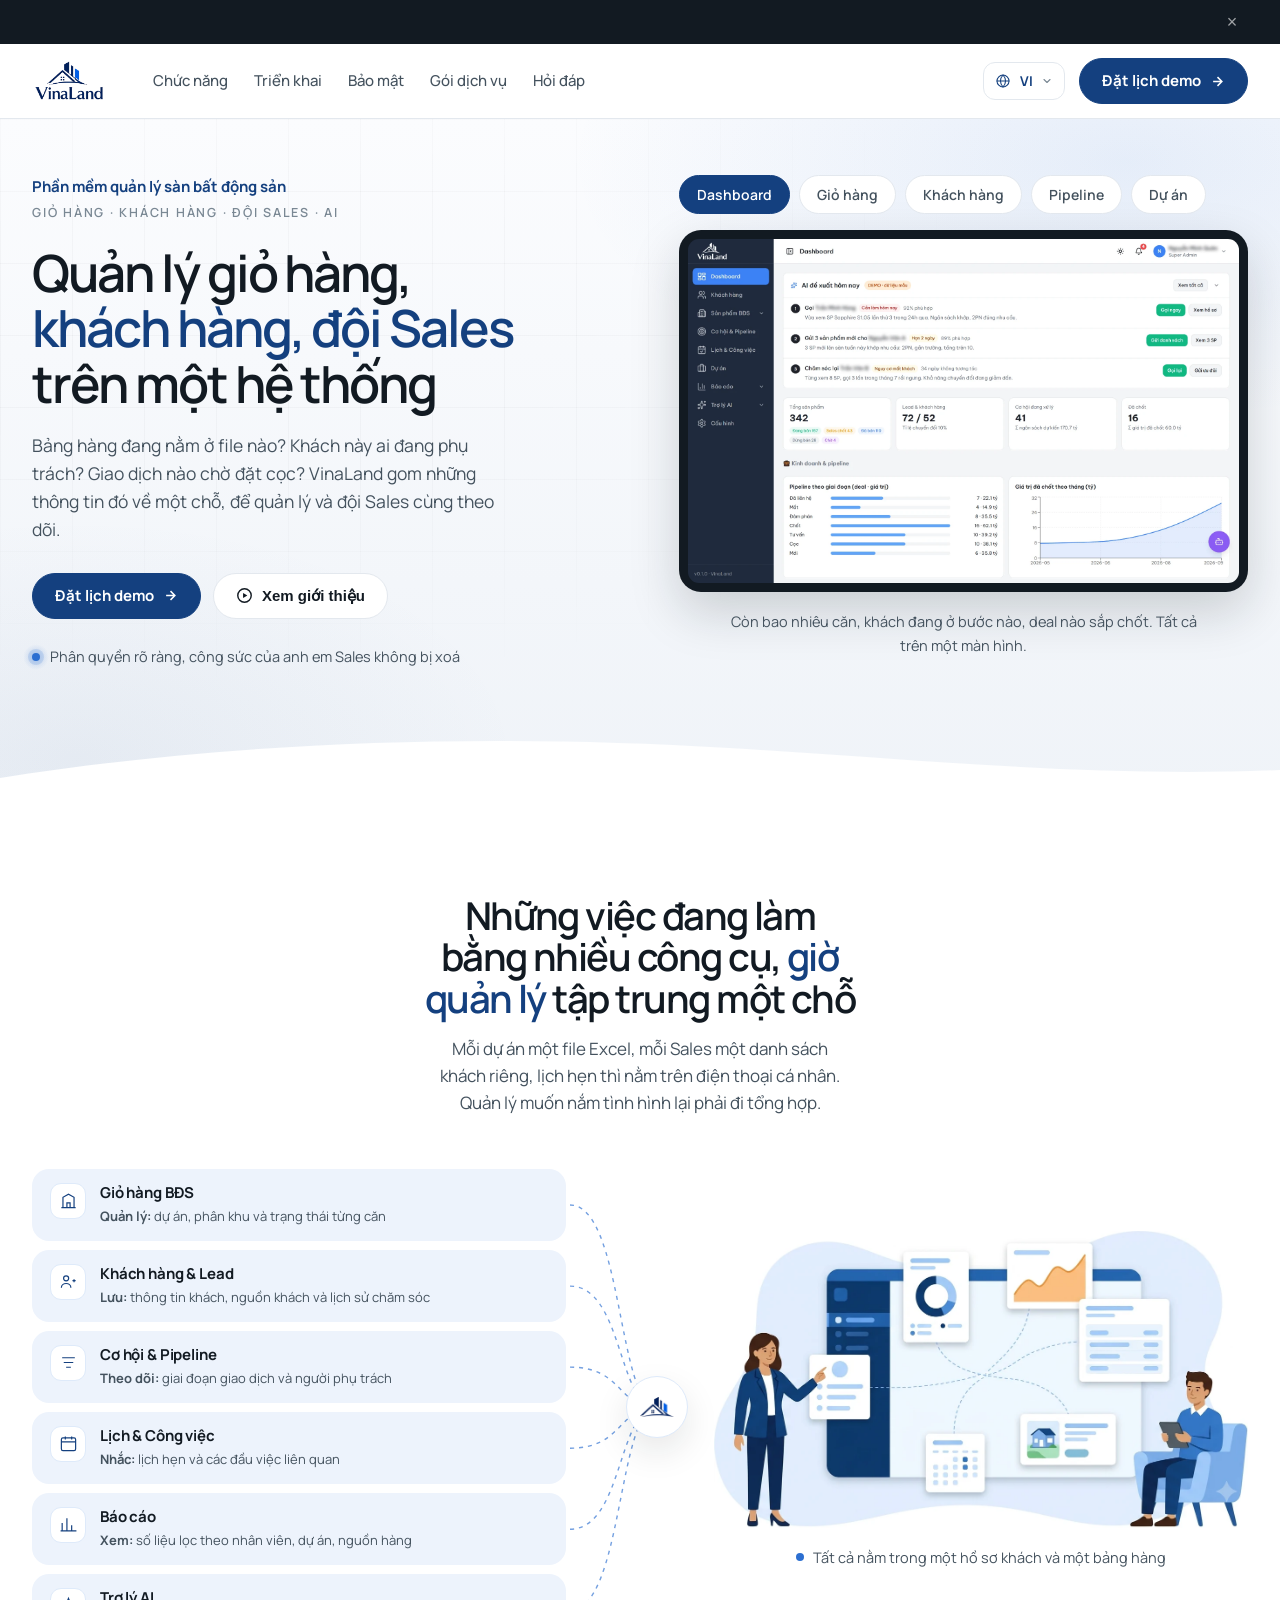
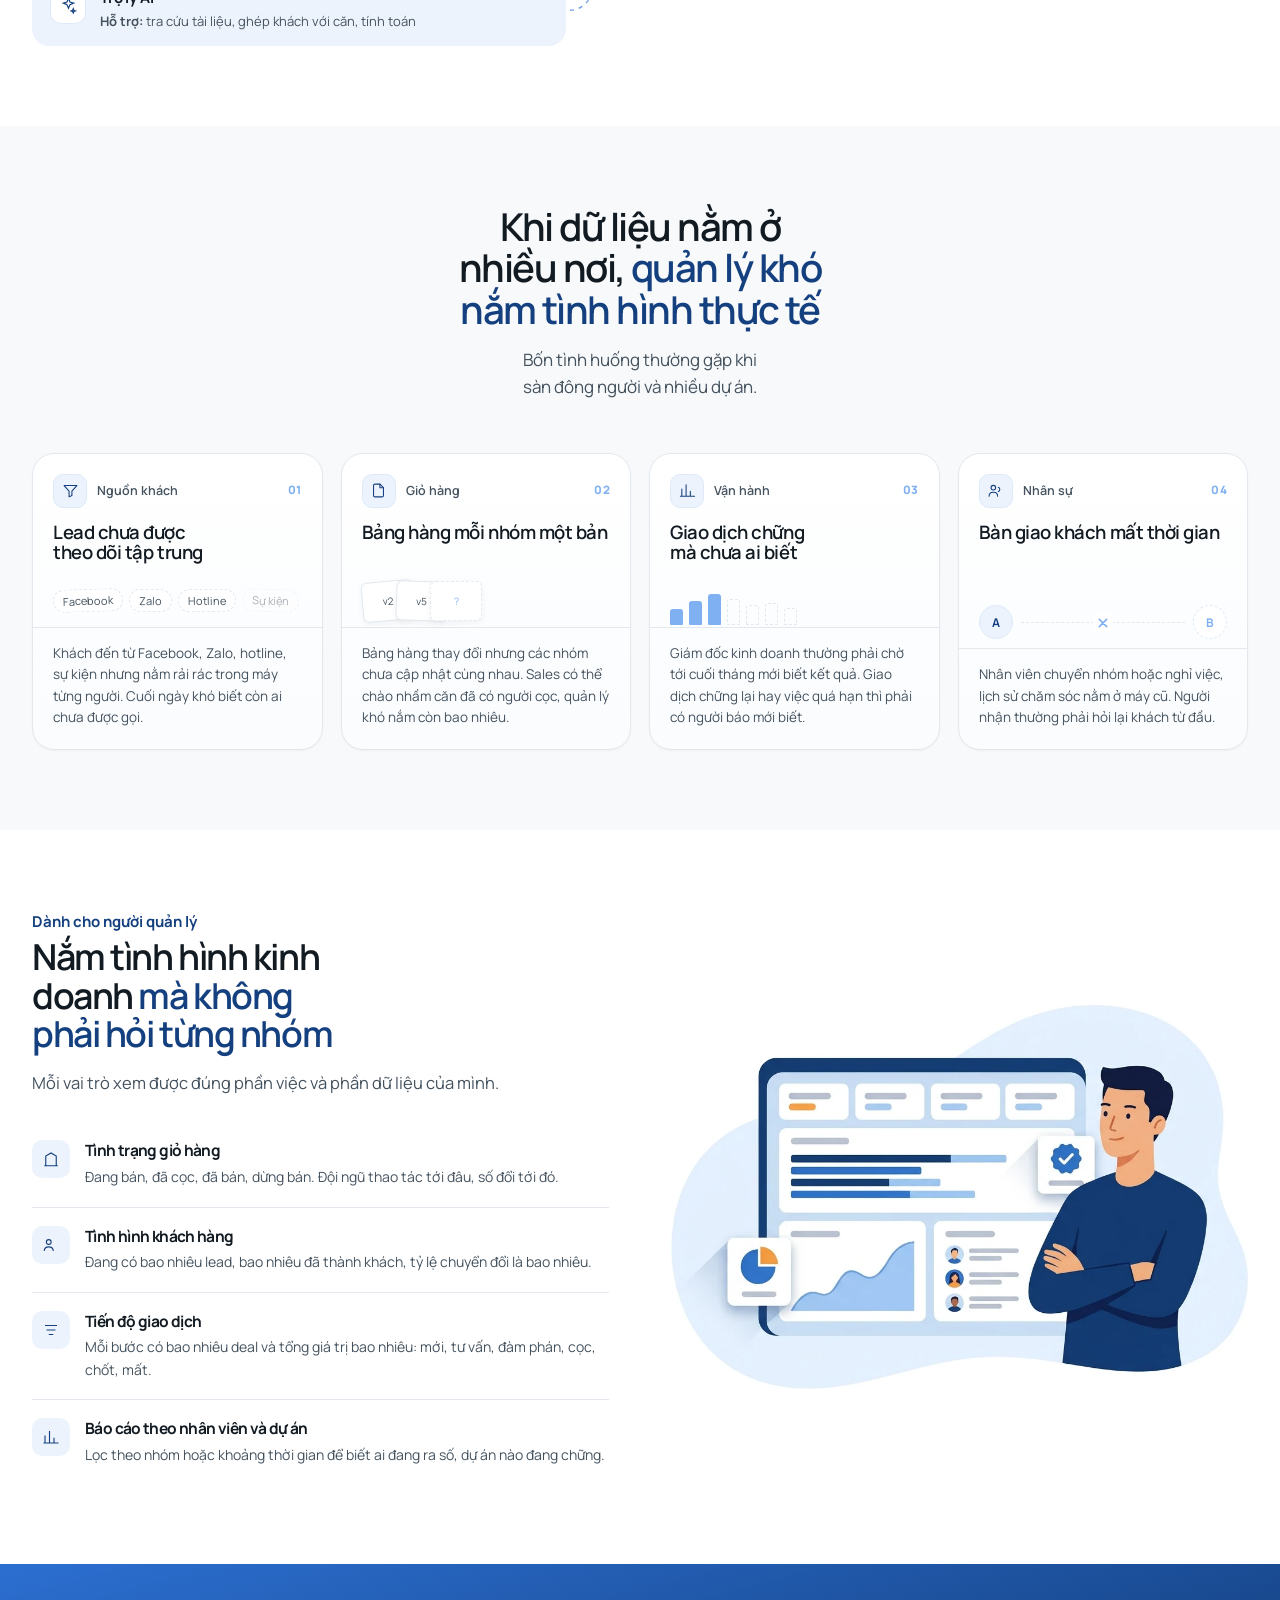
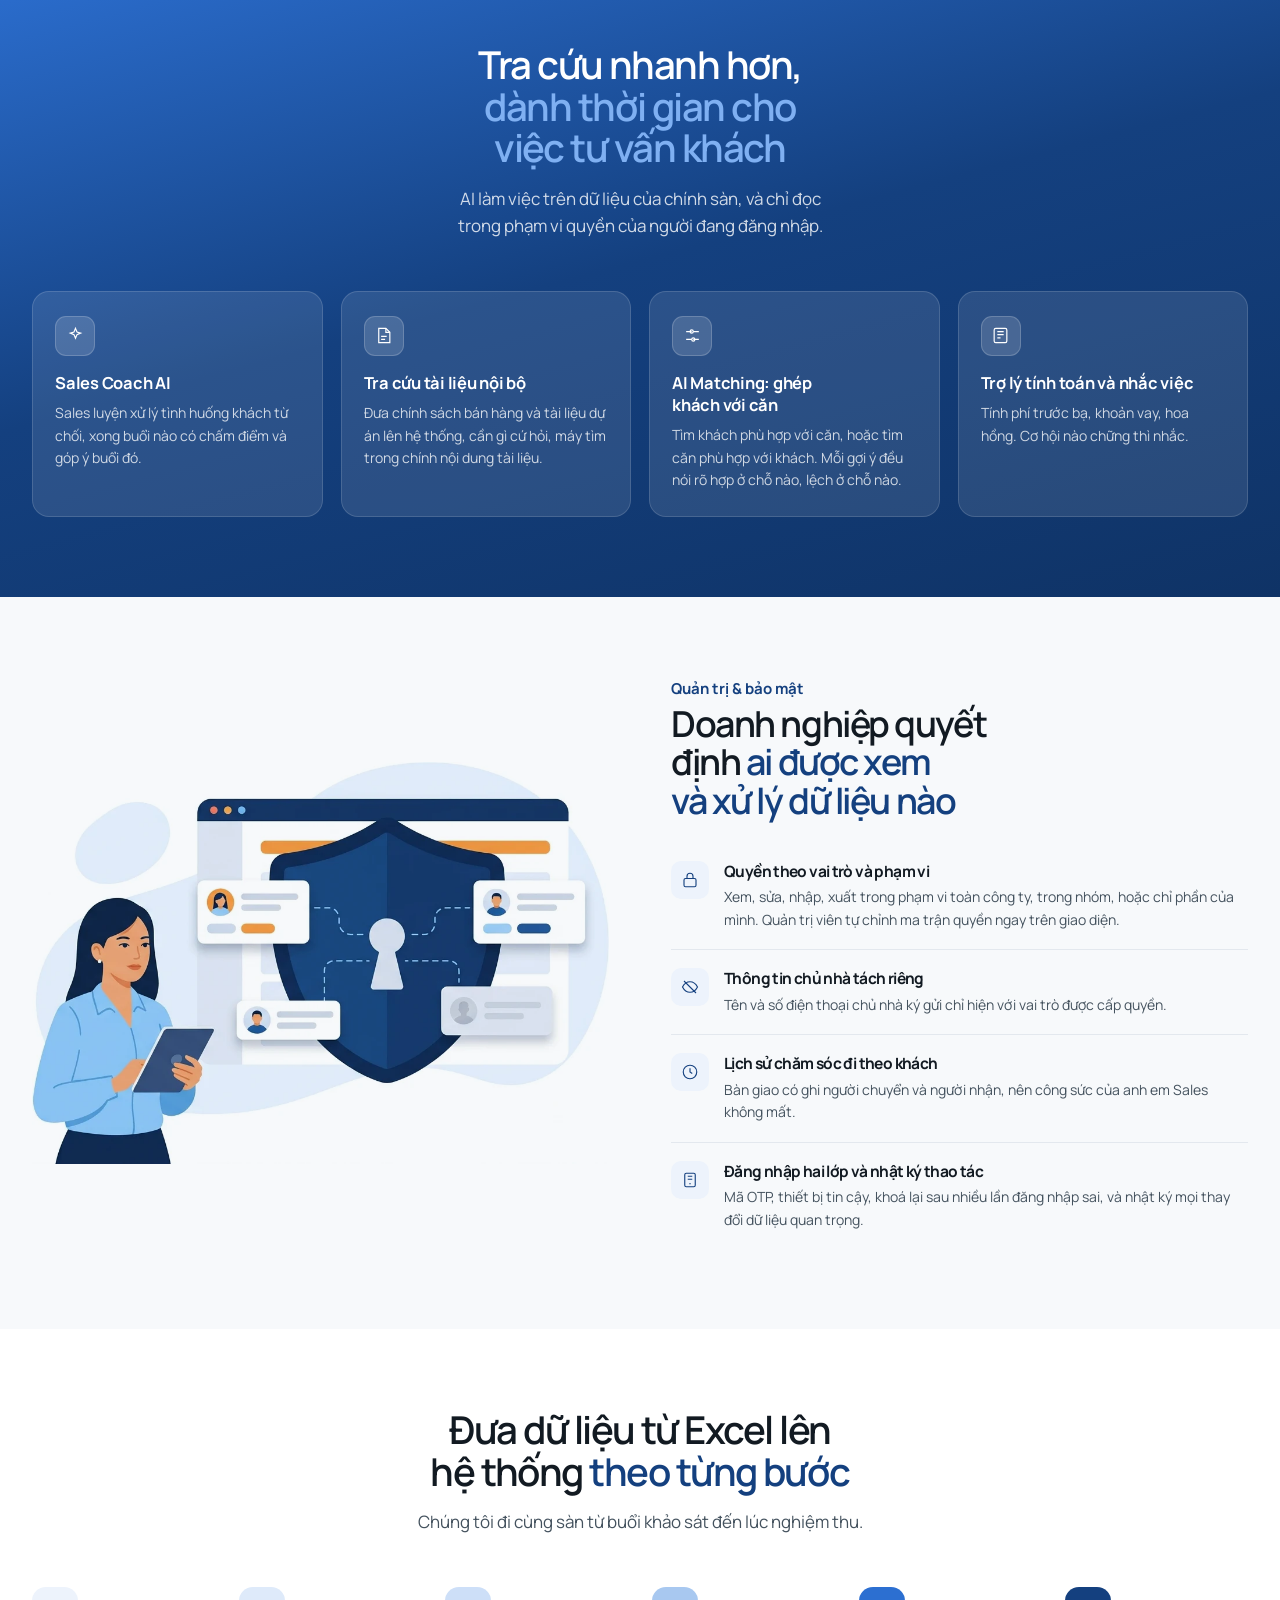
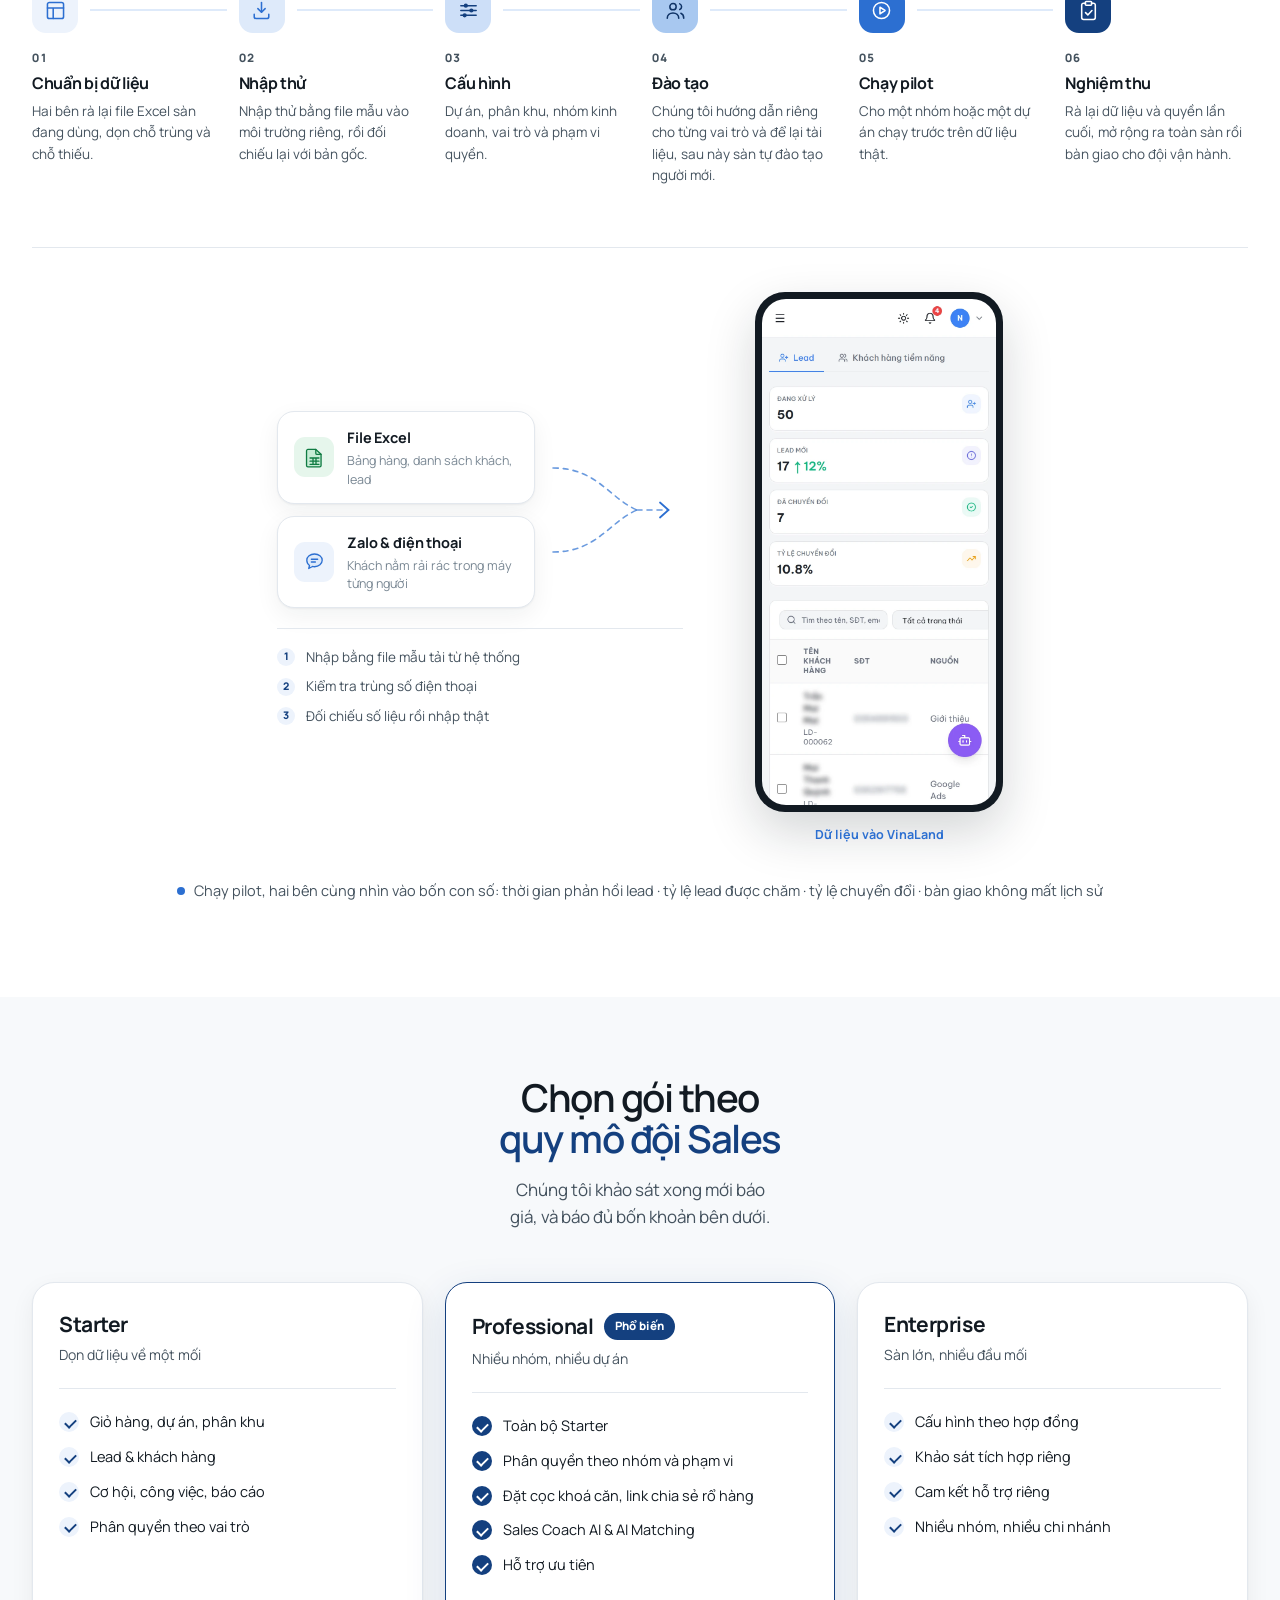
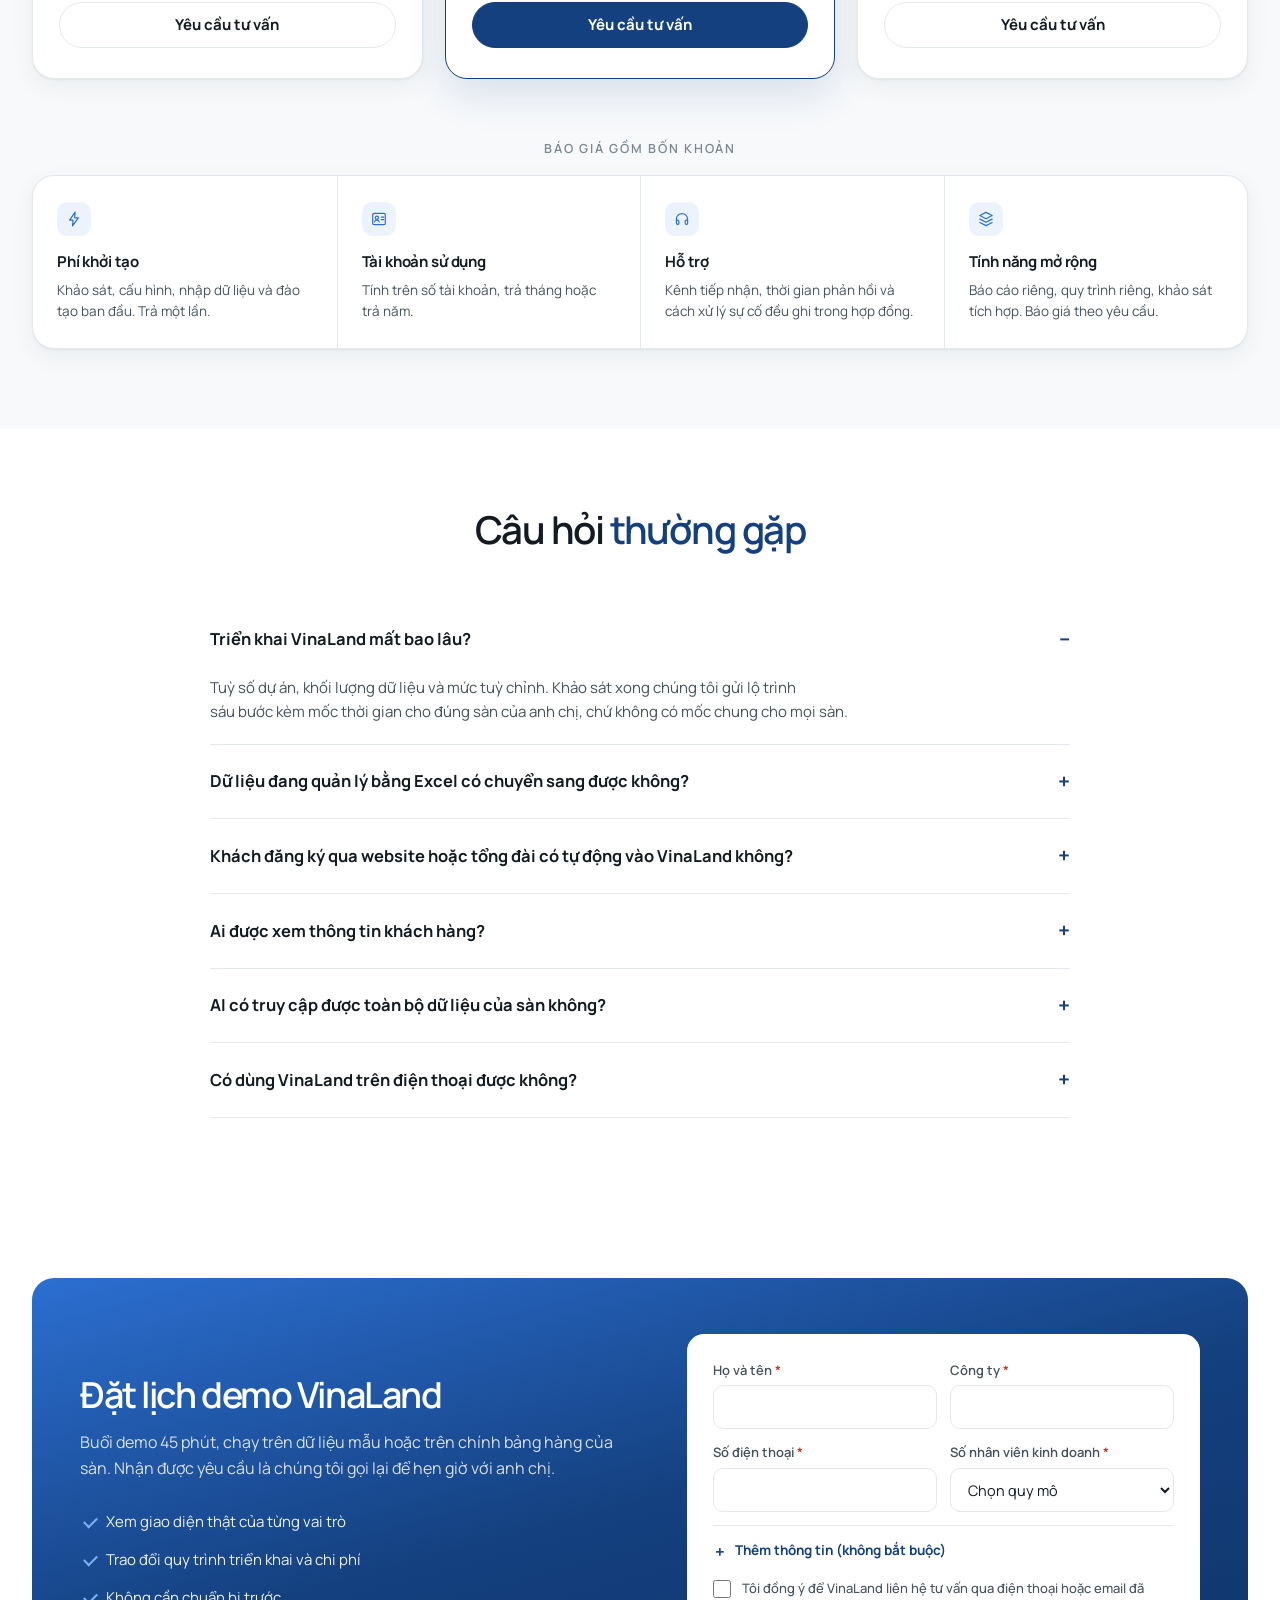
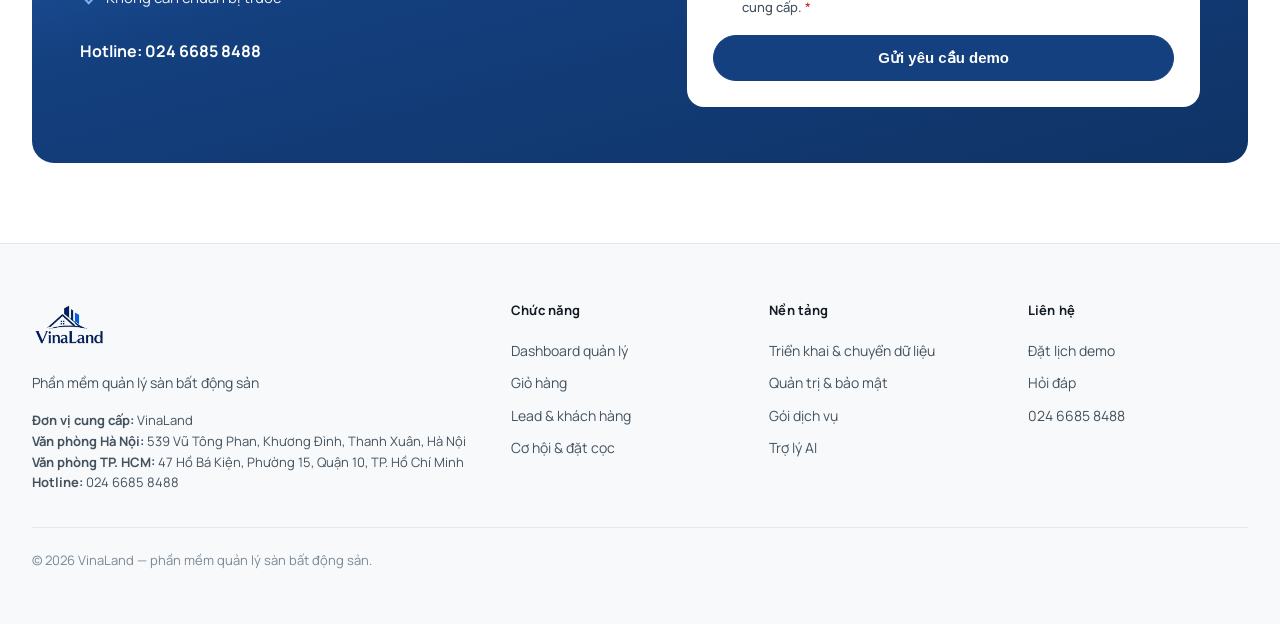
==== commit bc9082e9: "content(landing): viết lại lời trang chủ theo brief của khách Chỉ đổi chuỗi hiển thị. Khung thẻ của " ====
--- a/index.html
+++ b/index.html
@@ -97,9 +97,9 @@
       <p class="eyebrow-sub">Giỏ hàng · Khách hàng · Đội Sales · AI</p>
 
       <!-- Tiêu đề ba dòng, dòng giữa đổi màu. -->
-      <h1>Một bảng hàng<span>một danh sách khách</span>cho cả sàn</h1>
-
-      <p class="lead">Từ lúc khách để lại số đến lúc bàn giao căn, anh chị và đội Sales làm việc trên cùng một nơi.</p>
+      <h1>Quản lý giỏ hàng,<span>khách hàng, đội Sales</span>trên một hệ thống</h1>
+
+      <p class="lead">Bảng hàng đang nằm ở file nào? Khách này ai đang phụ trách? Giao dịch nào chờ đặt cọc? VinaLand gom những thông tin đó về một chỗ, để quản lý và đội Sales cùng theo dõi.</p>
 
       <div class="acts">
         <a class="btn btn-solid" href="#demo" data-cta="hero">Đặt lịch demo
@@ -139,35 +139,35 @@
 <section class="swap" id="swap">
   <div class="frame">
     <div class="sec-head">
-      <h2>Mỗi phân hệ <span>thay cho một thứ</span> sàn đang&nbsp;dùng tạm</h2>
-      <p>Không phải cài thêm một phần mềm nữa, mà bỏ bớt những thứ đang dùng tạm.</p>
+      <h2>Những việc đang làm bằng nhiều công cụ, <span>giờ quản lý</span> tập trung một&nbsp;chỗ</h2>
+      <p>Mỗi dự án một file Excel, mỗi Sales một danh sách khách riêng, lịch hẹn thì nằm trên điện thoại cá nhân. Quản lý muốn nắm tình hình lại phải đi tổng hợp.</p>
     </div>
 
     <div class="swap-grid">
       <div class="mods">
         <div class="mod">
           <div class="ic"><svg width="19" height="19" viewBox="0 0 24 24" fill="none" stroke="currentColor" stroke-width="1.5"><path d="M3 21h18M5 21V8l7-4 7 4v13M10 21v-6h4v6"/></svg></div>
-          <div><h3>Giỏ hàng BĐS</h3><p><b>Thay cho:</b> mỗi dự án một file Excel, không ai chắc bảng nào mới nhất</p></div>
+          <div><h3>Giỏ hàng BĐS</h3><p><b>Quản lý:</b> dự án, phân khu và trạng thái từng căn</p></div>
         </div>
         <div class="mod">
           <div class="ic"><svg width="19" height="19" viewBox="0 0 24 24" fill="none" stroke="currentColor" stroke-width="1.5"><circle cx="9" cy="8" r="3.2"/><path d="M3 20c0-3.3 2.7-5.5 6-5.5s6 2.2 6 5.5M17 11h4M19 9v4"/></svg></div>
-          <div><h3>Khách hàng &amp; Lead</h3><p><b>Thay cho:</b> danh bạ và tin nhắn Zalo nằm trong máy từng người</p></div>
+          <div><h3>Khách hàng &amp; Lead</h3><p><b>Lưu:</b> thông tin khách, nguồn khách và lịch sử chăm sóc</p></div>
         </div>
         <div class="mod">
           <div class="ic"><svg width="19" height="19" viewBox="0 0 24 24" fill="none" stroke="currentColor" stroke-width="1.5"><path d="M4 6h16M6 12h12M9 18h6"/></svg></div>
-          <div><h3>Cơ hội &amp; Pipeline</h3><p><b>Thay cho:</b> trí nhớ của Sales và cuốn sổ mang theo người</p></div>
+          <div><h3>Cơ hội &amp; Pipeline</h3><p><b>Theo dõi:</b> giai đoạn giao dịch và người phụ trách</p></div>
         </div>
         <div class="mod">
           <div class="ic"><svg width="19" height="19" viewBox="0 0 24 24" fill="none" stroke="currentColor" stroke-width="1.5"><rect x="3" y="5" width="18" height="16" rx="2"/><path d="M3 10h18M8 3v4M16 3v4"/></svg></div>
-          <div><h3>Lịch &amp; Công việc</h3><p><b>Thay cho:</b> lịch hẹn đặt trên điện thoại riêng, người nghỉ là mất theo</p></div>
+          <div><h3>Lịch &amp; Công việc</h3><p><b>Nhắc:</b> lịch hẹn và các đầu việc liên quan</p></div>
         </div>
         <div class="mod">
           <div class="ic"><svg width="19" height="19" viewBox="0 0 24 24" fill="none" stroke="currentColor" stroke-width="1.5"><path d="M4 20V10M10 20V4M16 20v-7M22 20H2"/></svg></div>
-          <div><h3>Báo cáo</h3><p><b>Thay cho:</b> cuối tháng ngồi gộp số từ nhiều file Excel</p></div>
+          <div><h3>Báo cáo</h3><p><b>Xem:</b> số liệu lọc theo nhân viên, dự án, nguồn hàng</p></div>
         </div>
         <div class="mod">
           <div class="ic"><svg width="19" height="19" viewBox="0 0 24 24" fill="none" stroke="currentColor" stroke-width="1.5"><path d="M12 3l1.9 4.6L18.5 9l-4.6 1.9L12 15.5 10.1 10.9 5.5 9l4.6-1.4z"/><path d="M18 16l.8 2 2 .8-2 .8L18 21.5 17.2 19.6l-2-.8 2-.8z"/></svg></div>
-          <div><h3>Trợ lý AI</h3><p><b>Thay cho:</b> hỏi người có kinh nghiệm rồi chờ người ta rảnh</p></div>
+          <div><h3>Trợ lý AI</h3><p><b>Hỗ trợ:</b> tra cứu tài liệu, ghép khách với căn, tính toán</p></div>
         </div>
       </div>
 
@@ -179,7 +179,7 @@
 
       <div class="swap-shot">
         <img class="ve" src="assets/minh-hoa/mh1-phan-he.webp" alt="Các phân hệ VinaLand gom về một hệ thống">
-        <p class="swap-note"><i></i>Tất cả dồn về một hồ sơ khách và một bảng hàng</p>
+        <p class="swap-note"><i></i>Tất cả nằm trong một hồ sơ khách và một bảng hàng</p>
       </div>
     </div>
   </div>
@@ -190,33 +190,33 @@
 <section class="sec sec-alt">
   <div class="frame">
     <div class="sec-head">
-      <h2>Sàn càng đông người, <span>dữ liệu càng dễ rơi rớt</span></h2>
-      <p>Bốn chuyện sàn nào cũng gặp, nhất là khi quân số đông lên.</p>
+      <h2>Khi dữ liệu nằm ở nhiều nơi, <span>quản lý khó nắm tình hình thực tế</span></h2>
+      <p>Bốn tình huống thường gặp khi sàn đông người và nhiều dự án.</p>
     </div>
     <div class="vds">
         <div class="vd">
           <div class="vd-dau"><span class="ic"><svg width="17" height="17" viewBox="0 0 24 24" fill="none" stroke="currentColor" stroke-width="1.5" stroke-linecap="round" stroke-linejoin="round"><path d="M3 5h18l-7 8v6l-4 2v-8z"/></svg></span><span class="nhan">Nguồn khách</span><span class="stt">01</span></div>
-          <h3>Lead đến rồi đi mất</h3>
+          <h3>Lead chưa được theo dõi tập trung</h3>
           <div class="vd-hinh h-kenh"><span>Facebook</span><span>Zalo</span><span>Hotline</span><span>Sự kiện</span></div>
-          <p>Khách từ Facebook, Zalo, hotline, sự kiện nằm rải rác trong máy từng người. Cuối ngày không ai biết còn ai chưa được gọi.</p>
+          <p>Khách đến từ Facebook, Zalo, hotline, sự kiện nhưng nằm rải rác trong máy từng người. Cuối ngày khó biết còn ai chưa được gọi.</p>
         </div>
         <div class="vd">
           <div class="vd-dau"><span class="ic"><svg width="17" height="17" viewBox="0 0 24 24" fill="none" stroke="currentColor" stroke-width="1.5" stroke-linecap="round" stroke-linejoin="round"><path d="M14 3H7a2 2 0 0 0-2 2v14a2 2 0 0 0 2 2h10a2 2 0 0 0 2-2V8z"/><path d="M14 3v5h5"/></svg></span><span class="nhan">Giỏ hàng</span><span class="stt">02</span></div>
-          <h3>Bảng hàng mỗi nơi một bản</h3>
+          <h3>Bảng hàng mỗi nhóm một bản</h3>
           <div class="vd-hinh h-file"><i>v2</i><i>v5</i><i>?</i></div>
-          <p>Mỗi dự án một file Excel, mỗi đợt mở bán một bảng giá. Sales chào nhầm căn đã có người cọc, quản lý không nắm được còn bao nhiêu.</p>
+          <p>Bảng hàng thay đổi nhưng các nhóm chưa cập nhật cùng nhau. Sales có thể chào nhầm căn đã có người cọc, quản lý khó nắm còn bao nhiêu.</p>
         </div>
         <div class="vd">
           <div class="vd-dau"><span class="ic"><svg width="17" height="17" viewBox="0 0 24 24" fill="none" stroke="currentColor" stroke-width="1.5" stroke-linecap="round" stroke-linejoin="round"><path d="M4 20V10M10 20V4M16 20v-7M22 20H2"/></svg></span><span class="nhan">Vận hành</span><span class="stt">03</span></div>
-          <h3>Không biết việc đang chạy tới đâu</h3>
+          <h3>Giao dịch chững mà chưa ai biết</h3>
           <div class="vd-hinh h-cot"><i></i><i></i><i></i><i></i><i></i><i></i><i></i></div>
-          <p>Giám đốc kinh doanh thường phải chờ tới cuối tháng mới biết kết quả. Deal chững lại hay việc quá hạn thì phải có người báo mới biết.</p>
+          <p>Giám đốc kinh doanh thường phải chờ tới cuối tháng mới biết kết quả. Giao dịch chững lại hay việc quá hạn thì phải có người báo mới biết.</p>
         </div>
         <div class="vd">
           <div class="vd-dau"><span class="ic"><svg width="17" height="17" viewBox="0 0 24 24" fill="none" stroke="currentColor" stroke-width="1.5" stroke-linecap="round" stroke-linejoin="round"><circle cx="9" cy="8" r="3.2"/><path d="M3 20c0-3.3 2.7-5.5 6-5.5s6 2.2 6 5.5"/><path d="M16 7.5a3.2 3.2 0 0 1 0 6"/></svg></span><span class="nhan">Nhân sự</span><span class="stt">04</span></div>
-          <h3>Bàn giao xong là mất lịch sử</h3>
+          <h3>Bàn giao khách mất thời gian</h3>
           <div class="vd-hinh h-giao"><i>A</i><u></u><i>B</i></div>
-          <p>Một bạn nghỉ hoặc chuyển nhóm là lịch sử chăm sóc đi theo luôn. Người nhận phải hỏi lại khách từ đầu.</p>
+          <p>Nhân viên chuyển nhóm hoặc nghỉ việc, lịch sử chăm sóc nằm ở máy cũ. Người nhận thường phải hỏi lại khách từ đầu.</p>
         </div>
     </div>
   </div>
@@ -228,29 +228,29 @@
     <div class="split">
       <div>
         <p class="eyebrow">Dành cho người quản lý</p>
-        <h2 style="font-size:clamp(25px,2.8vw,37px)">Cả sàn đang chạy thế nào, <span style="color:var(--brand)">xem trên một màn hình</span></h2>
-        <p style="margin:16px 0 26px;color:var(--ink-2);font-size:16.5px">Mỗi vai trò nhìn thấy đúng phần việc và phần dữ liệu của mình.</p>
+        <h2 style="font-size:clamp(25px,2.8vw,37px)">Nắm tình hình kinh doanh <span style="color:var(--brand)">mà không phải hỏi từng nhóm</span></h2>
+        <p style="margin:16px 0 26px;color:var(--ink-2);font-size:16.5px">Mỗi vai trò xem được đúng phần việc và phần dữ liệu của mình.</p>
         <div class="list-rows">
           <div class="row">
             <div class="ic"><svg width="18" height="18" viewBox="0 0 24 24" fill="none" stroke="currentColor" stroke-width="1.5"><path d="M3 21h18M5 21V8l7-4 7 4v13"/></svg></div>
-            <div><h3>Còn hàng theo trạng thái</h3><p>Đang bán, đã cọc, đã bán, dừng bán. Đội ngũ thao tác tới đâu, số đổi tới đó.</p></div>
+            <div><h3>Tình trạng giỏ hàng</h3><p>Đang bán, đã cọc, đã bán, dừng bán. Đội ngũ thao tác tới đâu, số đổi tới đó.</p></div>
           </div>
           <div class="row">
             <div class="ic"><svg width="18" height="18" viewBox="0 0 24 24" fill="none" stroke="currentColor" stroke-width="1.5"><circle cx="9" cy="8" r="3.2"/><path d="M3 20c0-3.3 2.7-5.5 6-5.5s6 2.2 6 5.5"/></svg></div>
-            <div><h3>Lead và khách hàng</h3><p>Đang có bao nhiêu lead, bao nhiêu đã thành khách, tỷ lệ chuyển đổi là bao nhiêu.</p></div>
+            <div><h3>Tình hình khách hàng</h3><p>Đang có bao nhiêu lead, bao nhiêu đã thành khách, tỷ lệ chuyển đổi là bao nhiêu.</p></div>
           </div>
           <div class="row">
             <div class="ic"><svg width="18" height="18" viewBox="0 0 24 24" fill="none" stroke="currentColor" stroke-width="1.5"><path d="M4 6h16M6 12h12M9 18h6"/></svg></div>
-            <div><h3>Pipeline theo giai đoạn</h3><p>Mỗi bước có bao nhiêu deal và tổng giá trị bao nhiêu: mới, tư vấn, đàm phán, cọc, chốt, mất.</p></div>
+            <div><h3>Tiến độ giao dịch</h3><p>Mỗi bước có bao nhiêu deal và tổng giá trị bao nhiêu: mới, tư vấn, đàm phán, cọc, chốt, mất.</p></div>
           </div>
           <div class="row">
             <div class="ic"><svg width="18" height="18" viewBox="0 0 24 24" fill="none" stroke="currentColor" stroke-width="1.5"><path d="M4 20V10M10 20V4M16 20v-7M22 20H2"/></svg></div>
-            <div><h3>Báo cáo theo người, dự án, nguồn hàng</h3><p>Lọc theo nhóm hoặc khoảng thời gian để biết ai đang ra số, dự án nào đang chững.</p></div>
+            <div><h3>Báo cáo theo nhân viên và dự án</h3><p>Lọc theo nhóm hoặc khoảng thời gian để biết ai đang ra số, dự án nào đang chững.</p></div>
           </div>
         </div>
       </div>
       <div class="split-shot split-ve">
-        <img src="assets/minh-hoa/mh2-quan-ly.webp" alt="Người quản lý xem cả sàn đang chạy thế nào trên một màn hình">
+        <img src="assets/minh-hoa/mh2-quan-ly.webp" alt="Người quản lý xem tình hình kinh doanh trên một màn hình">
       </div>
     </div>
   </div>
@@ -260,13 +260,13 @@
 <section id="ai" class="sec sec-brand">
   <div class="frame">
     <div class="sec-head">
-      <h2>Việc tra cứu để AI làm, <span>Sales tập trung vào khách</span></h2>
-      <p>AI đọc dữ liệu của chính sàn mình, và chỉ đọc trong phạm vi quyền của người đang dùng.</p>
+      <h2>Tra cứu nhanh hơn, <span>dành thời gian cho việc tư vấn khách</span></h2>
+      <p>AI làm việc trên dữ liệu của chính sàn, và chỉ đọc trong phạm vi quyền của người đang đăng nhập.</p>
     </div>
     <div class="g4">
       <div class="card">
         <div class="ic"><svg width="19" height="19" viewBox="0 0 24 24" fill="none" stroke="currentColor" stroke-width="1.5"><path d="M12 3l1.9 4.6L18.5 9l-4.6 1.9L12 15.5 10.1 10.9 5.5 9l4.6-1.4z"/></svg></div>
-        <h3>Sales Coach AI</h3><p>Sales tập xử lý tình huống khách từ chối, xong buổi nào có chấm điểm và góp ý buổi đó.</p>
+        <h3>Sales Coach AI</h3><p>Sales luyện xử lý tình huống khách từ chối, xong buổi nào có chấm điểm và góp ý buổi đó.</p>
       </div>
       <div class="card">
         <div class="ic"><svg width="19" height="19" viewBox="0 0 24 24" fill="none" stroke="currentColor" stroke-width="1.5"><path d="M6 3h9l5 5v13H6z"/><path d="M15 3v5h5M9 13h7M9 17h5"/></svg></div>
@@ -274,7 +274,7 @@
       </div>
       <div class="card">
         <div class="ic"><svg width="19" height="19" viewBox="0 0 24 24" fill="none" stroke="currentColor" stroke-width="1.5"><path d="M4 7h7M13 7h7M4 17h7M13 17h7"/><circle cx="11" cy="7" r="2"/><circle cx="13" cy="17" r="2"/></svg></div>
-        <h3>AI Matching: ghép khách với căn</h3><p>Tìm căn cho khách hoặc tìm khách cho căn. Mỗi gợi ý đều nói rõ hợp ở chỗ nào, lệch ở chỗ nào.</p>
+        <h3>AI Matching: ghép khách với căn</h3><p>Tìm khách phù hợp với căn, hoặc tìm căn phù hợp với khách. Mỗi gợi ý đều nói rõ hợp ở chỗ nào, lệch ở chỗ nào.</p>
       </div>
       <div class="card">
         <div class="ic"><svg width="19" height="19" viewBox="0 0 24 24" fill="none" stroke="currentColor" stroke-width="1.5"><rect x="4" y="3" width="16" height="18" rx="2"/><path d="M8 7h8M8 11h8M8 15h4"/></svg></div>
@@ -293,7 +293,7 @@
       </div>
       <div>
         <p class="eyebrow">Quản trị &amp; bảo mật</p>
-        <h2 style="font-size:clamp(25px,2.8vw,37px)">Ai xem được gì là do sàn đặt, <span style="color:var(--brand)">không phải do phần mềm</span></h2>
+        <h2 style="font-size:clamp(25px,2.8vw,37px)">Doanh nghiệp quyết định <span style="color:var(--brand)">ai được xem và xử lý dữ liệu nào</span></h2>
         <div class="list-rows" style="margin-top:22px">
           <div class="row"><div class="ic"><svg width="18" height="18" viewBox="0 0 24 24" fill="none" stroke="currentColor" stroke-width="1.5"><rect x="4" y="10" width="16" height="11" rx="2"/><path d="M8 10V7a4 4 0 018 0v3"/></svg></div>
             <div><h3>Quyền theo vai trò và phạm vi</h3><p>Xem, sửa, nhập, xuất trong phạm vi toàn công ty, trong nhóm, hoặc chỉ phần của mình. Quản trị viên tự chỉnh ma trận quyền ngay trên giao diện.</p></div></div>
@@ -313,7 +313,7 @@
 <section id="trien-khai" class="sec">
   <div class="frame">
     <div class="sec-head">
-      <h2>Chuyển từ Excel sang hệ thống <span>theo sáu&nbsp;bước</span></h2>
+      <h2>Đưa dữ liệu từ Excel lên hệ thống <span>theo từng&nbsp;bước</span></h2>
       <p>Chúng tôi đi cùng sàn từ buổi khảo sát đến lúc nghiệm thu.</p>
     </div>
     <div class="buocs">
@@ -431,12 +431,12 @@
   <div class="frame">
     <div class="sec-head"><h2>Câu hỏi <span>thường gặp</span></h2></div>
     <div class="faq">
-      <details open><summary>Triển khai mất bao lâu?</summary><p>Tuỳ số dự án, khối lượng dữ liệu và mức tuỳ chỉnh. Khảo sát xong chúng tôi gửi lộ trình sáu&nbsp;bước kèm mốc thời gian cho đúng sàn của anh chị, chứ không có mốc chung cho mọi sàn.</p></details>
-      <details><summary>Dữ liệu cũ trên Excel có chuyển sang được không?</summary><p>Được. Tải file mẫu từ hệ thống, điền vào rồi nhập lên, hệ thống kiểm tra trùng số điện thoại trước khi ghi. Nếu dữ liệu đang nằm ở phần mềm khác thì hai bên khảo sát khả năng chuyển đổi trước khi cam kết.</p></details>
-      <details><summary>Có kết nối được với tổng đài hoặc form trên website không?</summary><p>Hiện chưa. Lead nhập tay hoặc nhập từ Excel, có trường ghi nguồn khách. Nếu sàn cần nối với tổng đài hay form trên website thì chúng tôi khảo sát tích hợp và báo giá riêng.</p></details>
-      <details><summary>Ai được xem dữ liệu khách hàng?</summary><p>Do chính doanh nghiệp đặt trong ma trận phân quyền: toàn công ty, trong nhóm, hoặc chỉ khách của mình. Riêng tên và số điện thoại chủ nhà ký gửi có quyền xem tách riêng.</p></details>
-      <details><summary>AI có tự ý dùng dữ liệu khách hàng không?</summary><p>Không. AI chỉ đọc được đúng phần dữ liệu mà người đang đăng nhập có quyền xem. Phạm vi dữ liệu và nơi xử lý ghi rõ trong hợp đồng trước khi bật tính năng.</p></details>
-      <details><summary>Có dùng được trên điện thoại không?</summary><p>Có. VinaLand chạy trên trình duyệt điện thoại, không cần cài ứng dụng.</p></details>
+      <details open><summary>Triển khai VinaLand mất bao lâu?</summary><p>Tuỳ số dự án, khối lượng dữ liệu và mức tuỳ chỉnh. Khảo sát xong chúng tôi gửi lộ trình sáu&nbsp;bước kèm mốc thời gian cho đúng sàn của anh chị, chứ không có mốc chung cho mọi sàn.</p></details>
+      <details><summary>Dữ liệu đang quản lý bằng Excel có chuyển sang được không?</summary><p>Được. Tải file mẫu từ hệ thống, điền vào rồi nhập lên, hệ thống kiểm tra trùng số điện thoại trước khi ghi. Nếu dữ liệu đang nằm ở phần mềm khác thì hai bên khảo sát khả năng chuyển đổi trước khi cam kết.</p></details>
+      <details><summary>Khách đăng ký qua website hoặc tổng đài có tự động vào VinaLand không?</summary><p>Hiện chưa. Lead nhập tay hoặc nhập từ Excel, có trường ghi nguồn khách. Nếu sàn cần nối với tổng đài hay form trên website thì chúng tôi khảo sát tích hợp và báo giá riêng.</p></details>
+      <details><summary>Ai được xem thông tin khách hàng?</summary><p>Do chính doanh nghiệp đặt trong ma trận phân quyền: toàn công ty, trong nhóm, hoặc chỉ khách của mình. Riêng tên và số điện thoại chủ nhà ký gửi có quyền xem tách riêng.</p></details>
+      <details><summary>AI có truy cập được toàn bộ dữ liệu của sàn không?</summary><p>Không. AI chỉ đọc được đúng phần dữ liệu mà người đang đăng nhập có quyền xem. Phạm vi dữ liệu và nơi xử lý ghi rõ trong hợp đồng trước khi bật tính năng.</p></details>
+      <details><summary>Có dùng VinaLand trên điện thoại được không?</summary><p>Có. VinaLand chạy trên trình duyệt điện thoại, không cần cài ứng dụng.</p></details>
     </div>
   </div>
 </section>
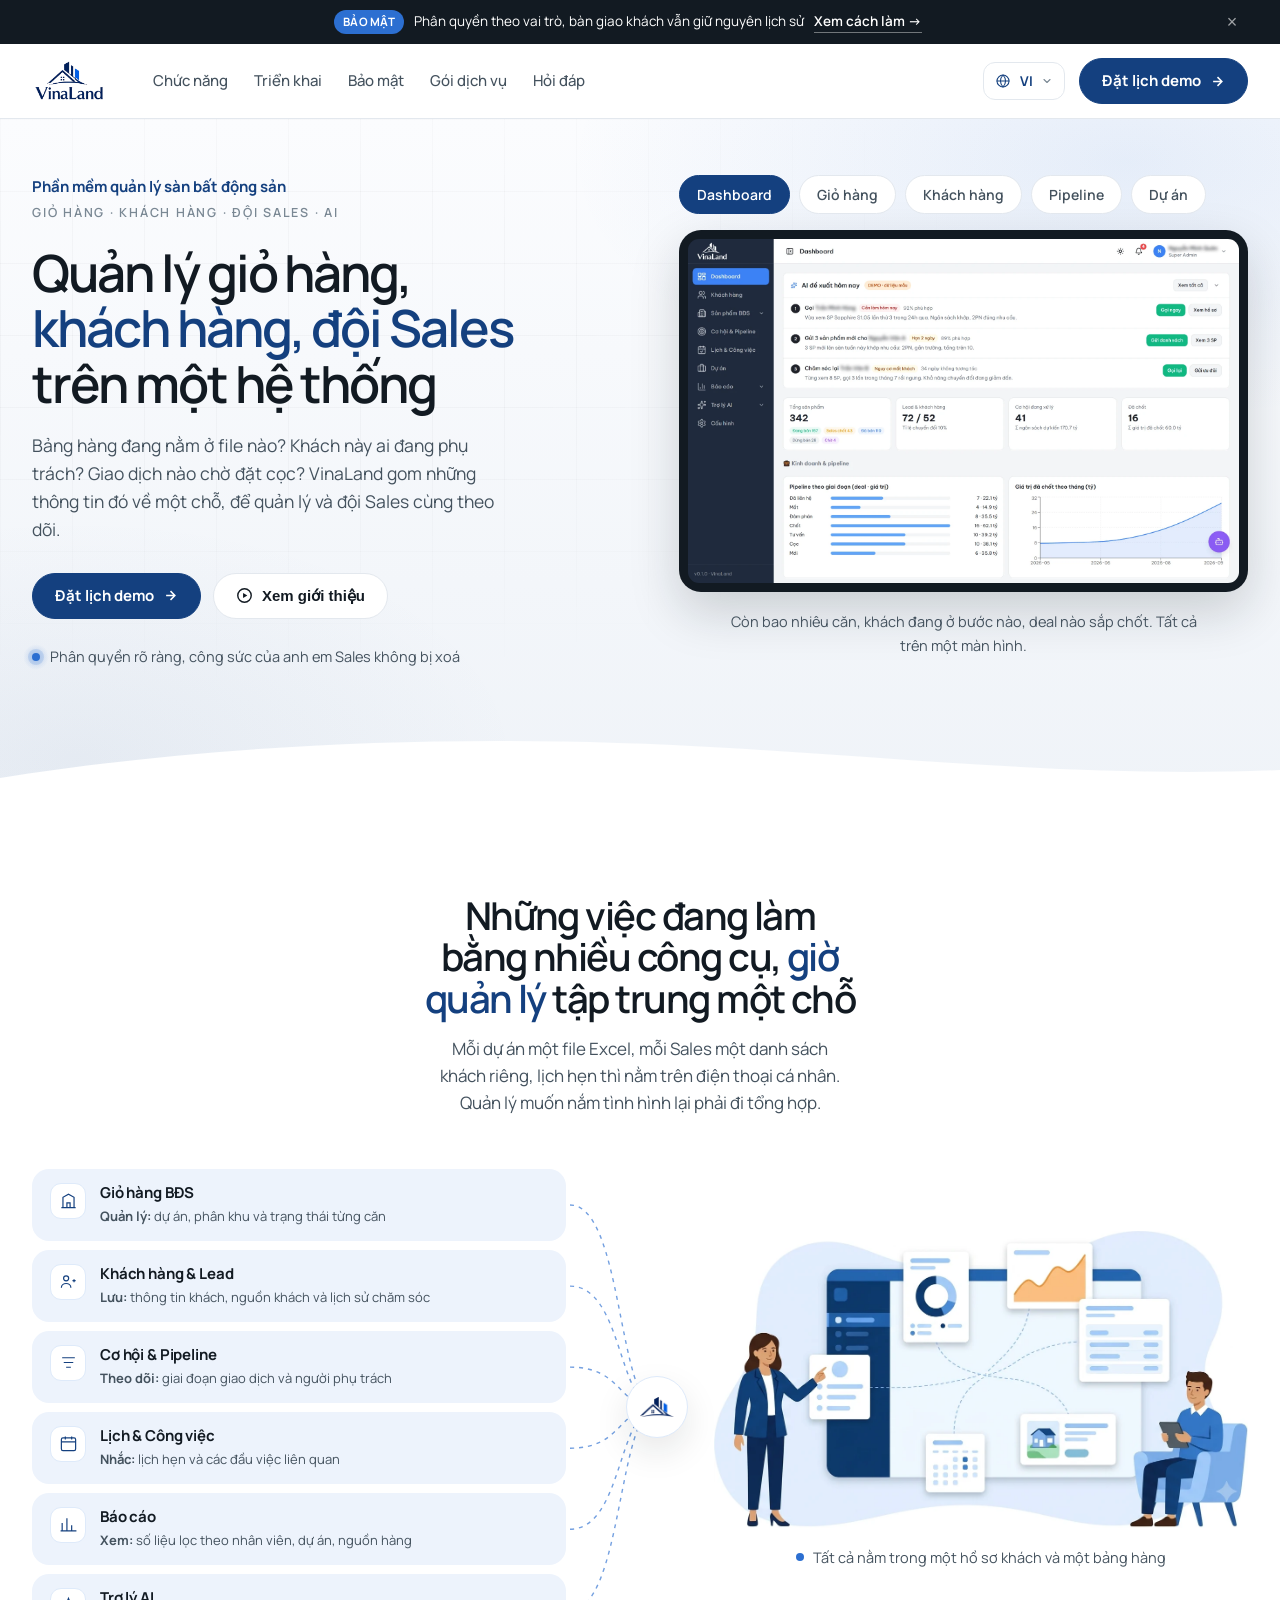
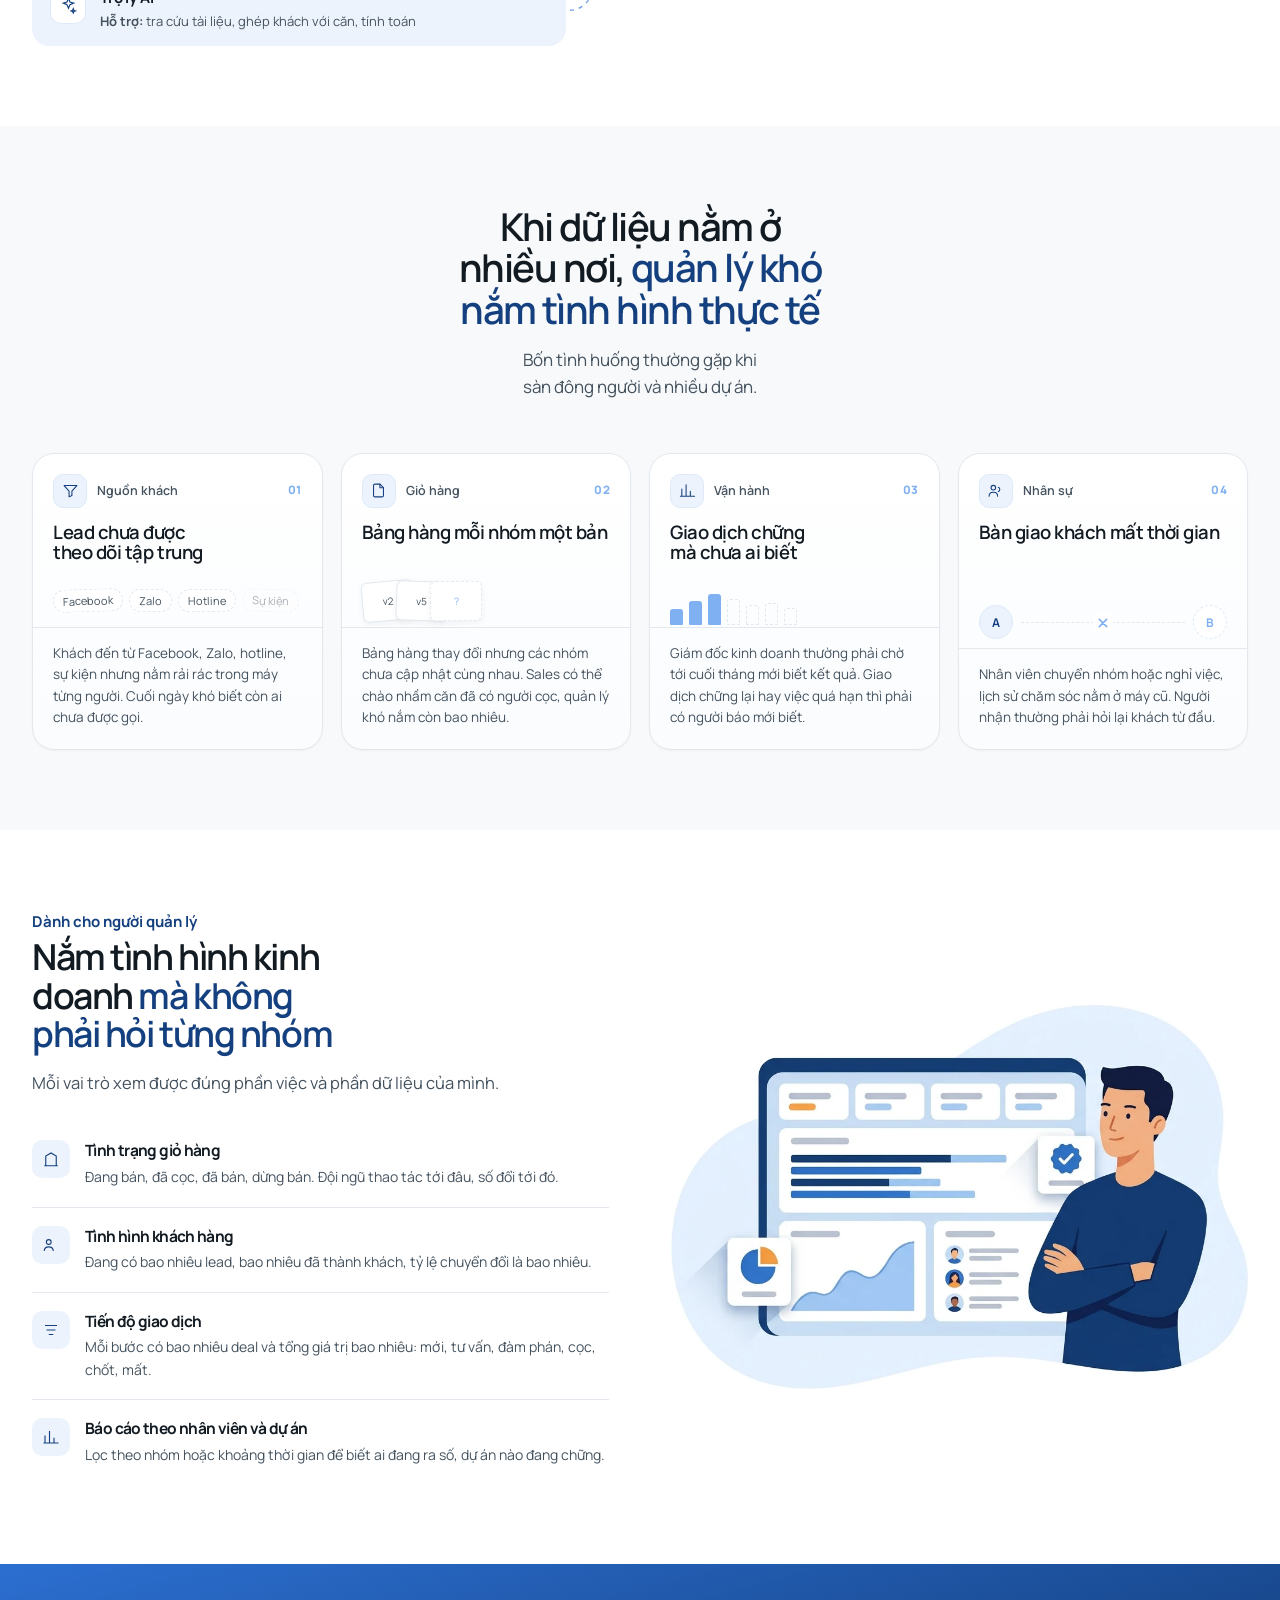
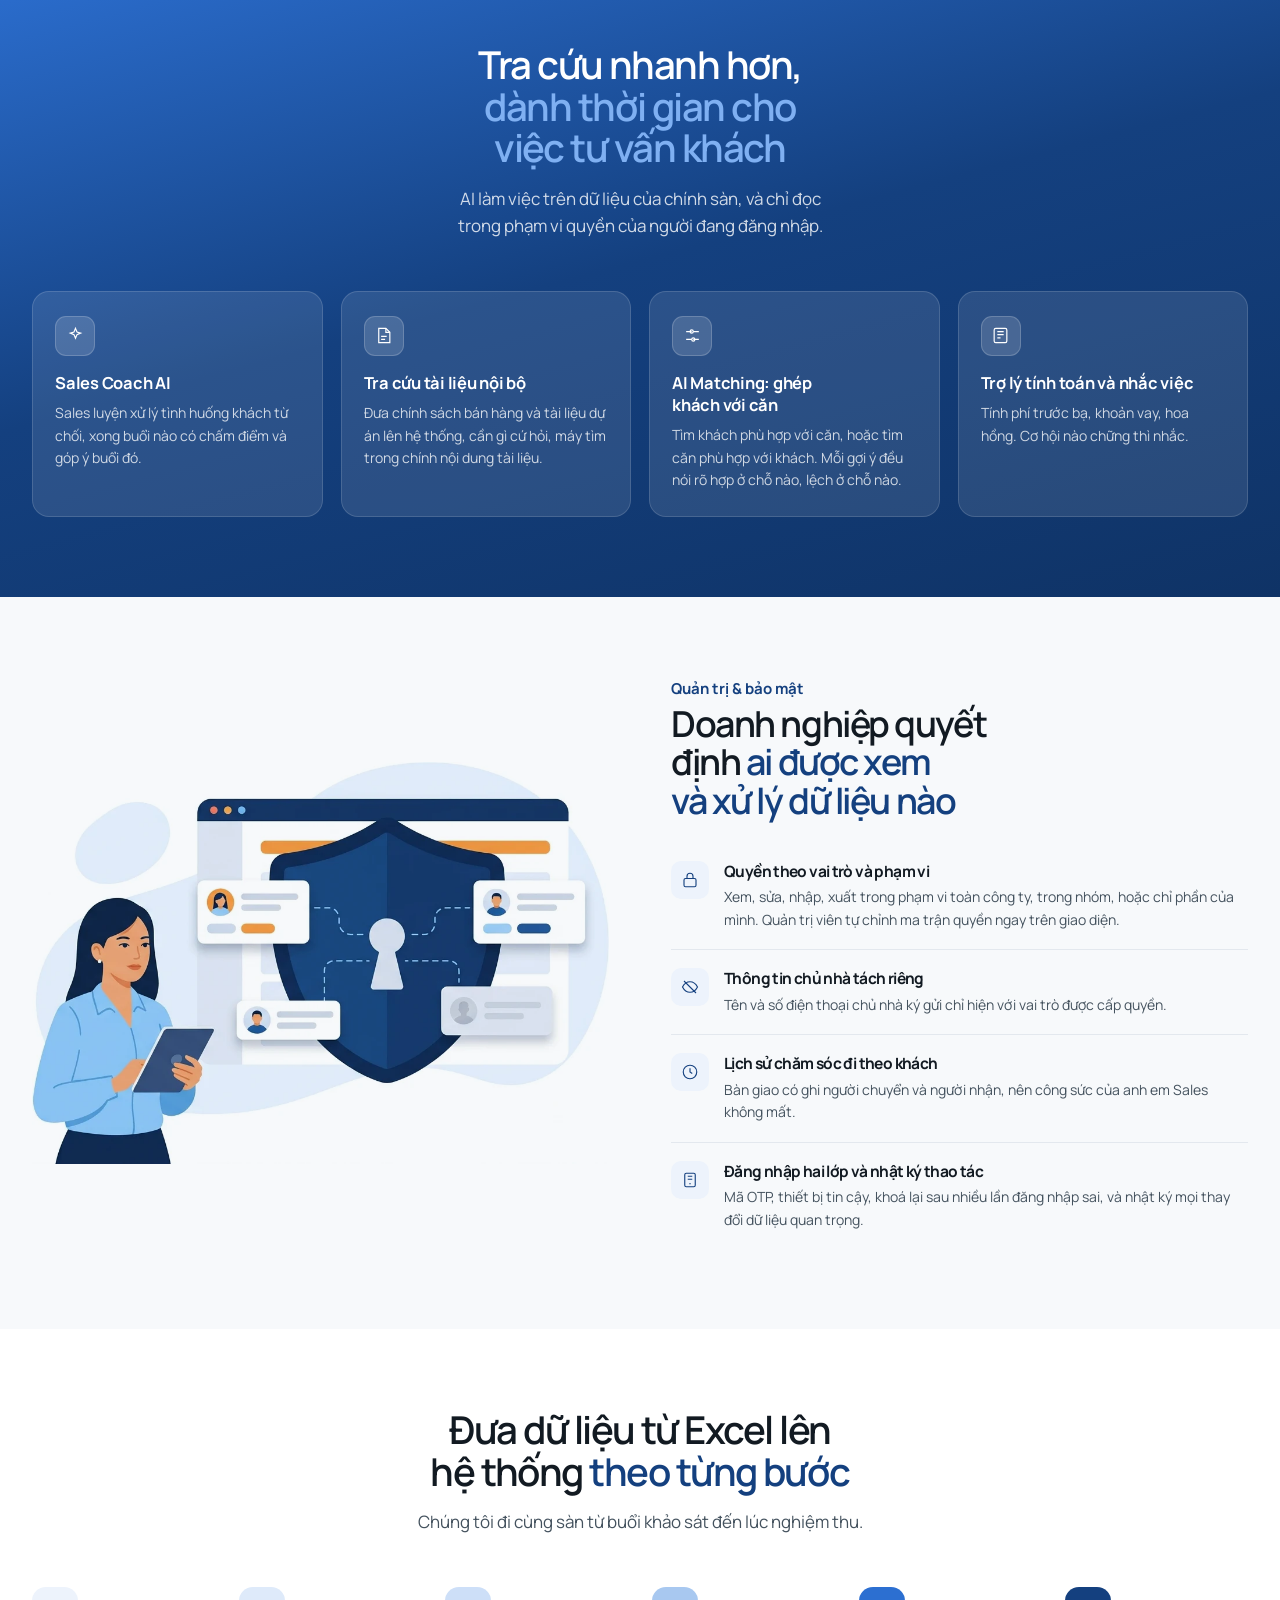
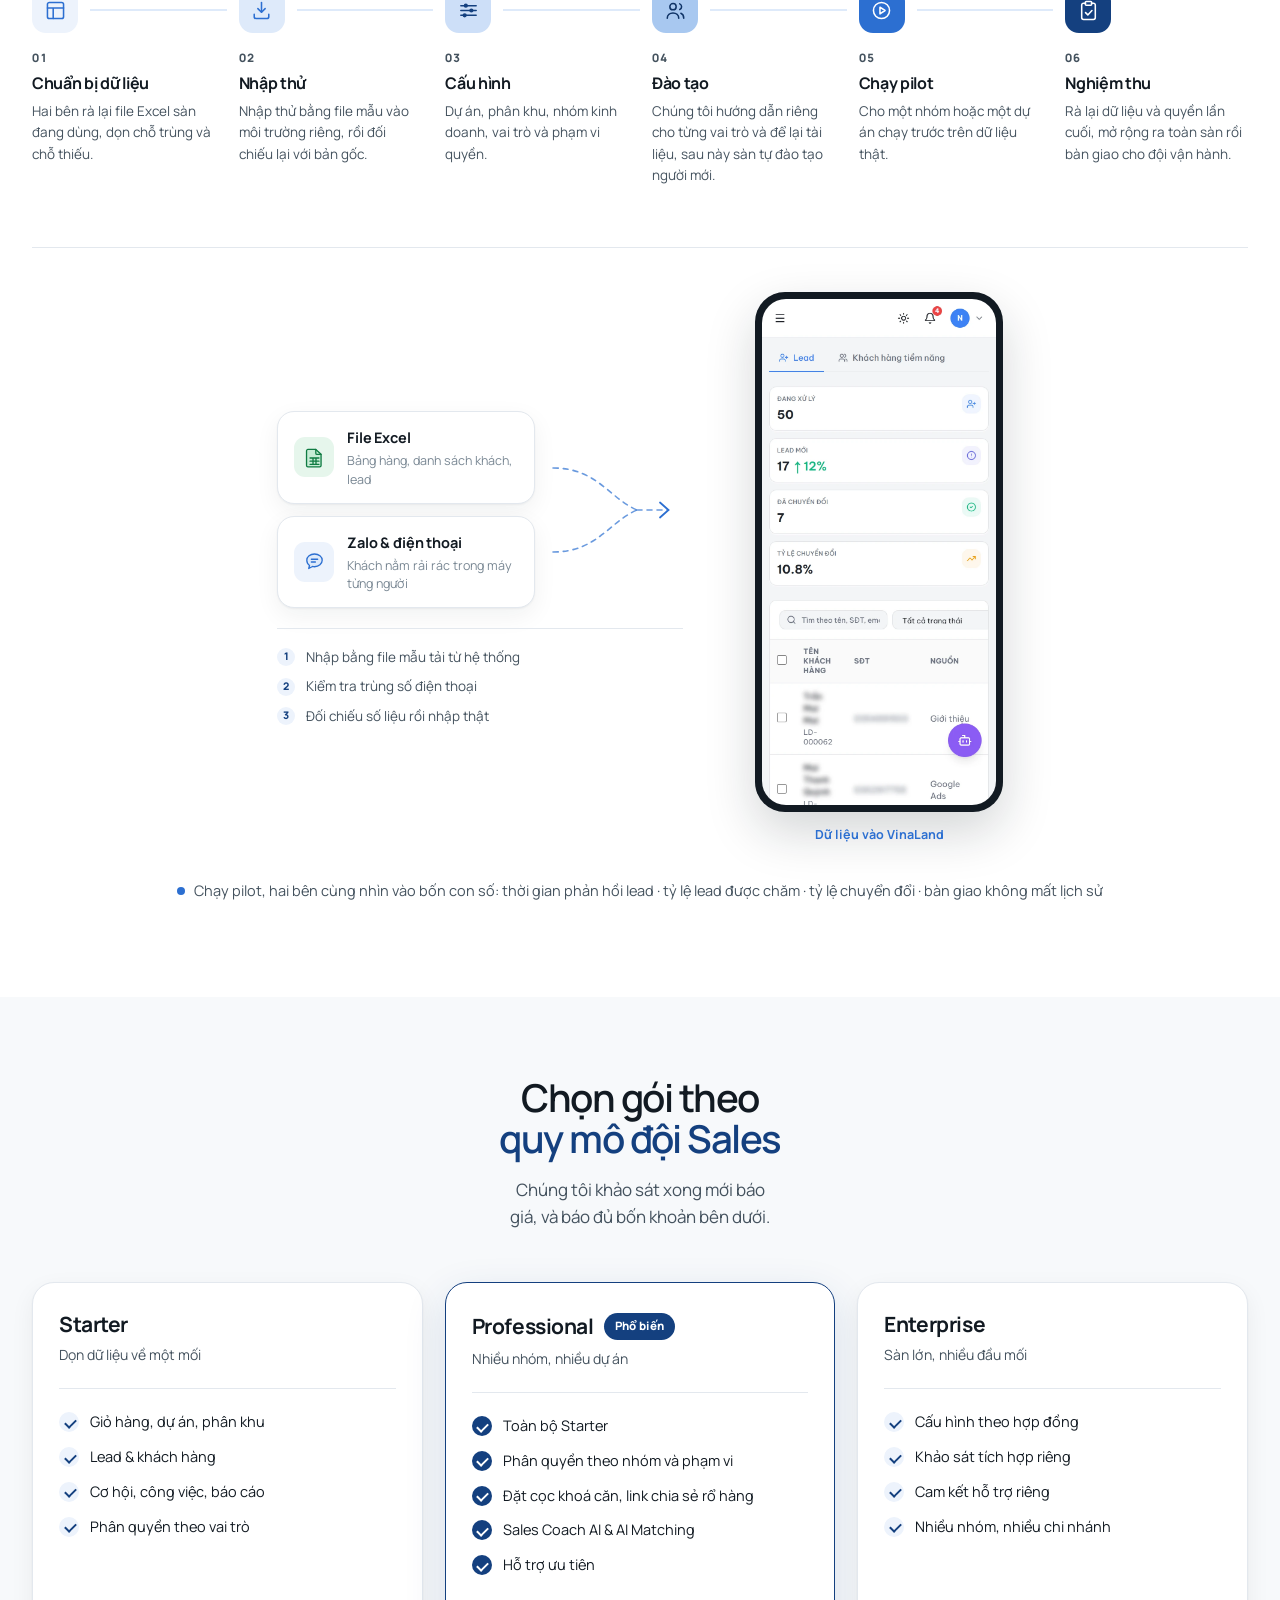
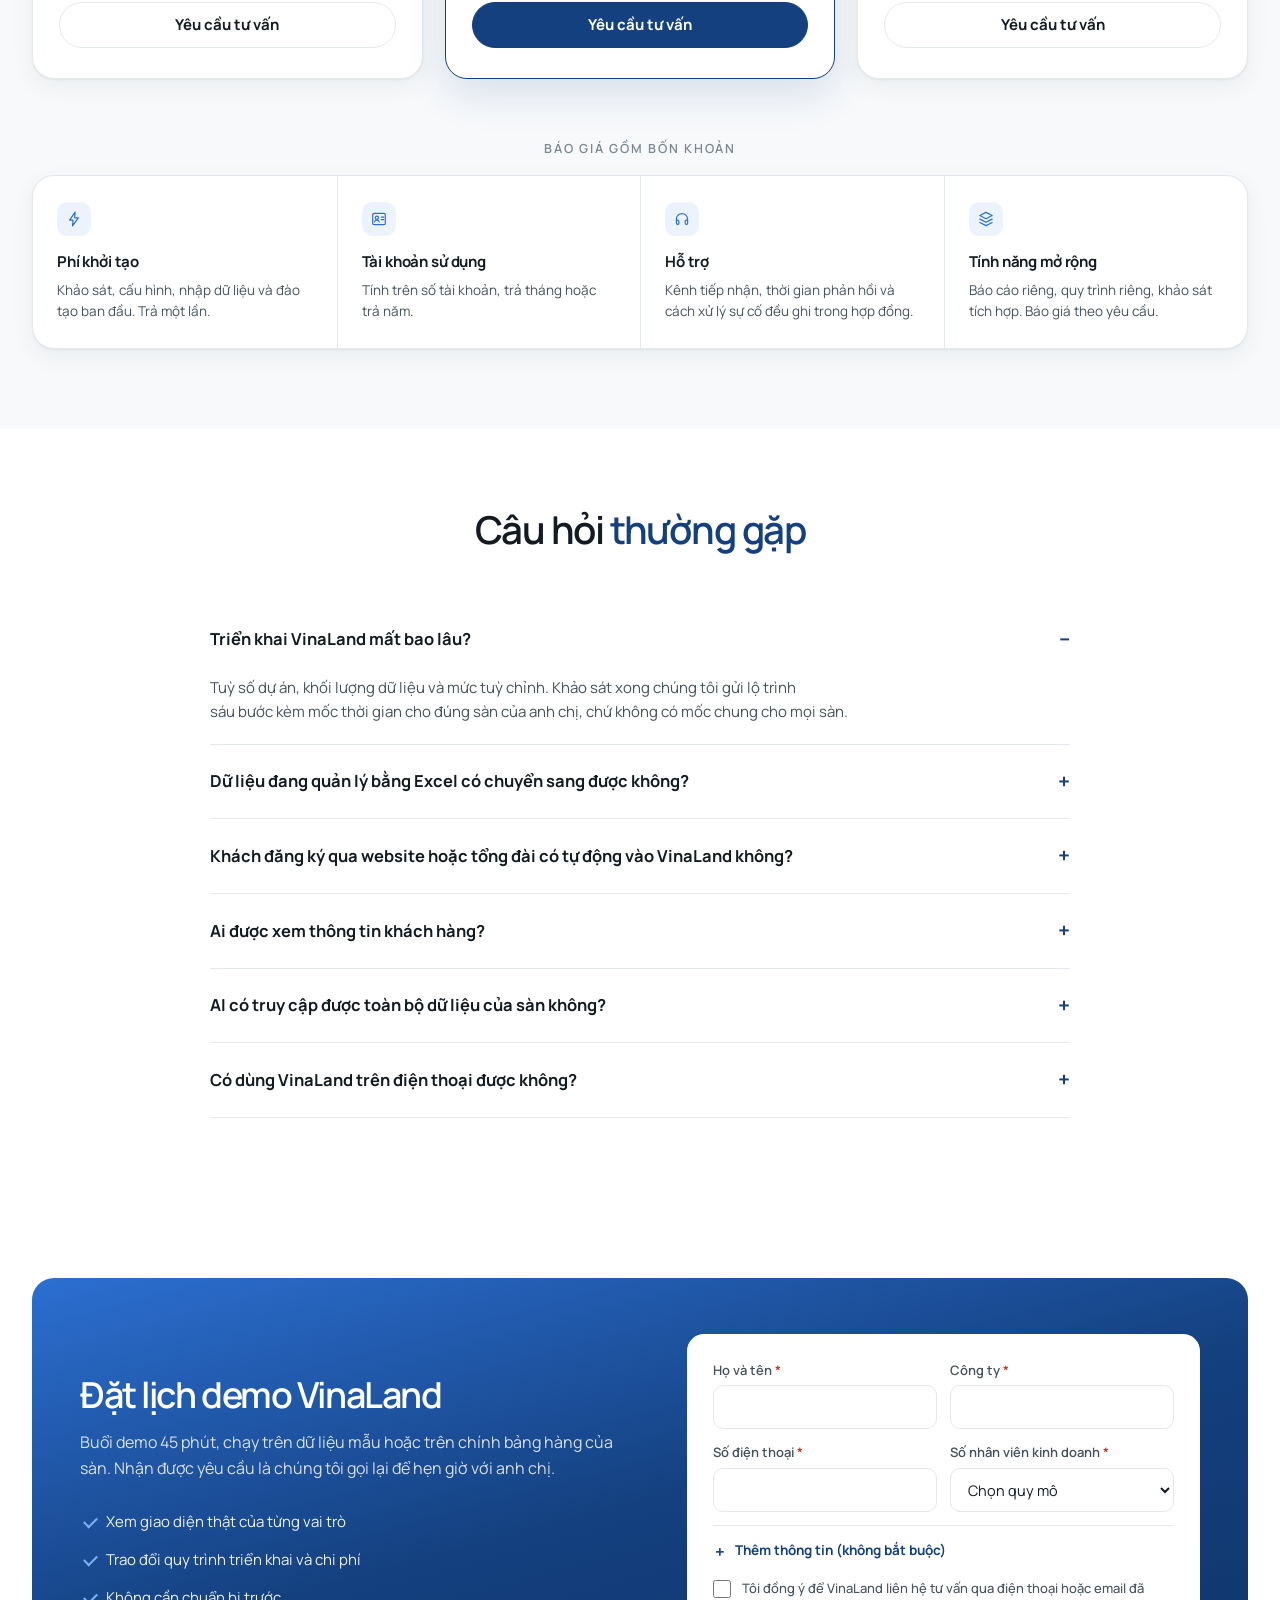
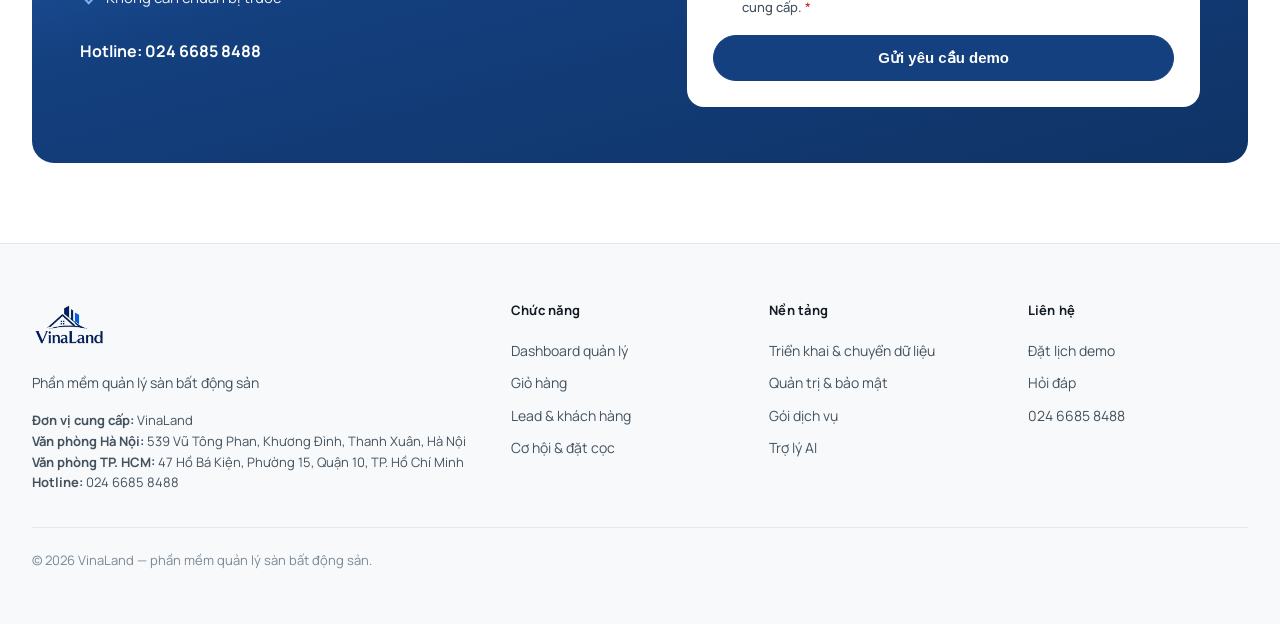
==== commit 6b2d6456: "fix(landing): đổi tên từ điển để Cloudflare trả bản mới Khách báo trang lẫn lộn tiếng Anh với tiếng " ====
--- a/index.html
+++ b/index.html
@@ -4,7 +4,10 @@
 <meta charset="utf-8">
 <meta name="viewport" content="width=device-width, initial-scale=1, viewport-fit=cover">
 <!-- CHỐNG CACHE: index.html không bị Cloudflare cache nên luôn mới; mọi file trong assets/ thì bị cache 30 ngày.
-     Khi sửa CSS hoặc JS: đổi luôn TÊN FILE (style-<ngày><chữ>.css, main-<ngày><chữ>.js) rồi sửa 2 thẻ bên dưới.
+     Khi sửa CSS hoặc JS: đổi luôn TÊN FILE (style-<ngày><chữ>.css, main-<ngày><chữ>.js) rồi sửa thẻ bên dưới.
+     Quy tắc này áp dụng cho CẢ file từ điển i18n-*.js. Sửa nội dung mà giữ nguyên tên thì
+     Cloudflare vẫn trả bản cũ suốt 30 ngày: trang hiện lời tiếng Việt mới, nhưng đổi sang
+     EN/JA thì những câu mới rơi về tiếng Việt — nhìn ra thành lẫn lộn hai thứ tiếng.
      Khi thay ảnh: đổi số ?v=... ở tất cả đường dẫn ảnh (tìm thay cả file).
      Làm vậy thì sau mỗi lần deploy không cần purge cache Cloudflare nữa. -->
 <title>VinaLand — Phần mềm quản lý sàn bất động sản</title>
@@ -516,7 +519,7 @@
   </div>
 </div>
 <script src="assets/i18n-20261006a.js"></script>
-<script src="assets/i18n-mau-20261028a.js"></script>
+<script src="assets/i18n-mau-20261028b.js"></script>
 <script src="assets/main-20261027b.js"></script>
 </body>
 </html>
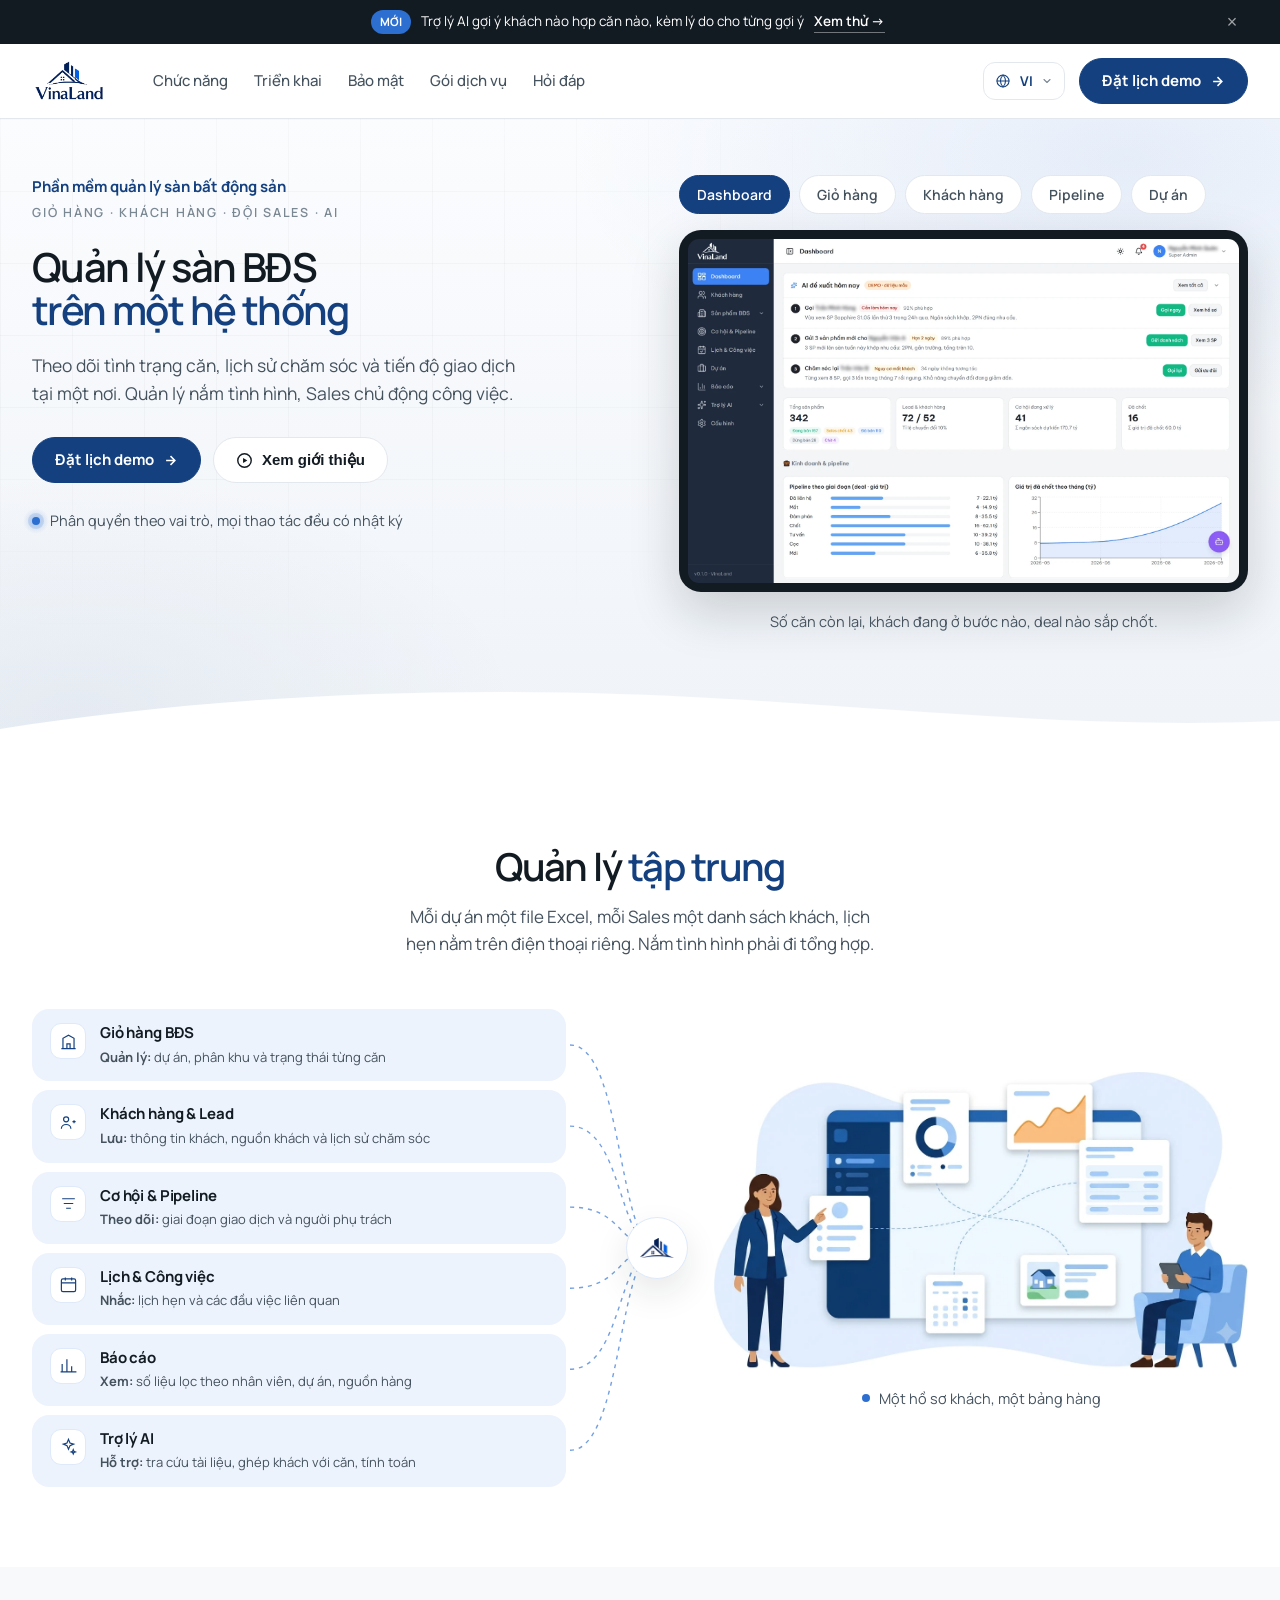
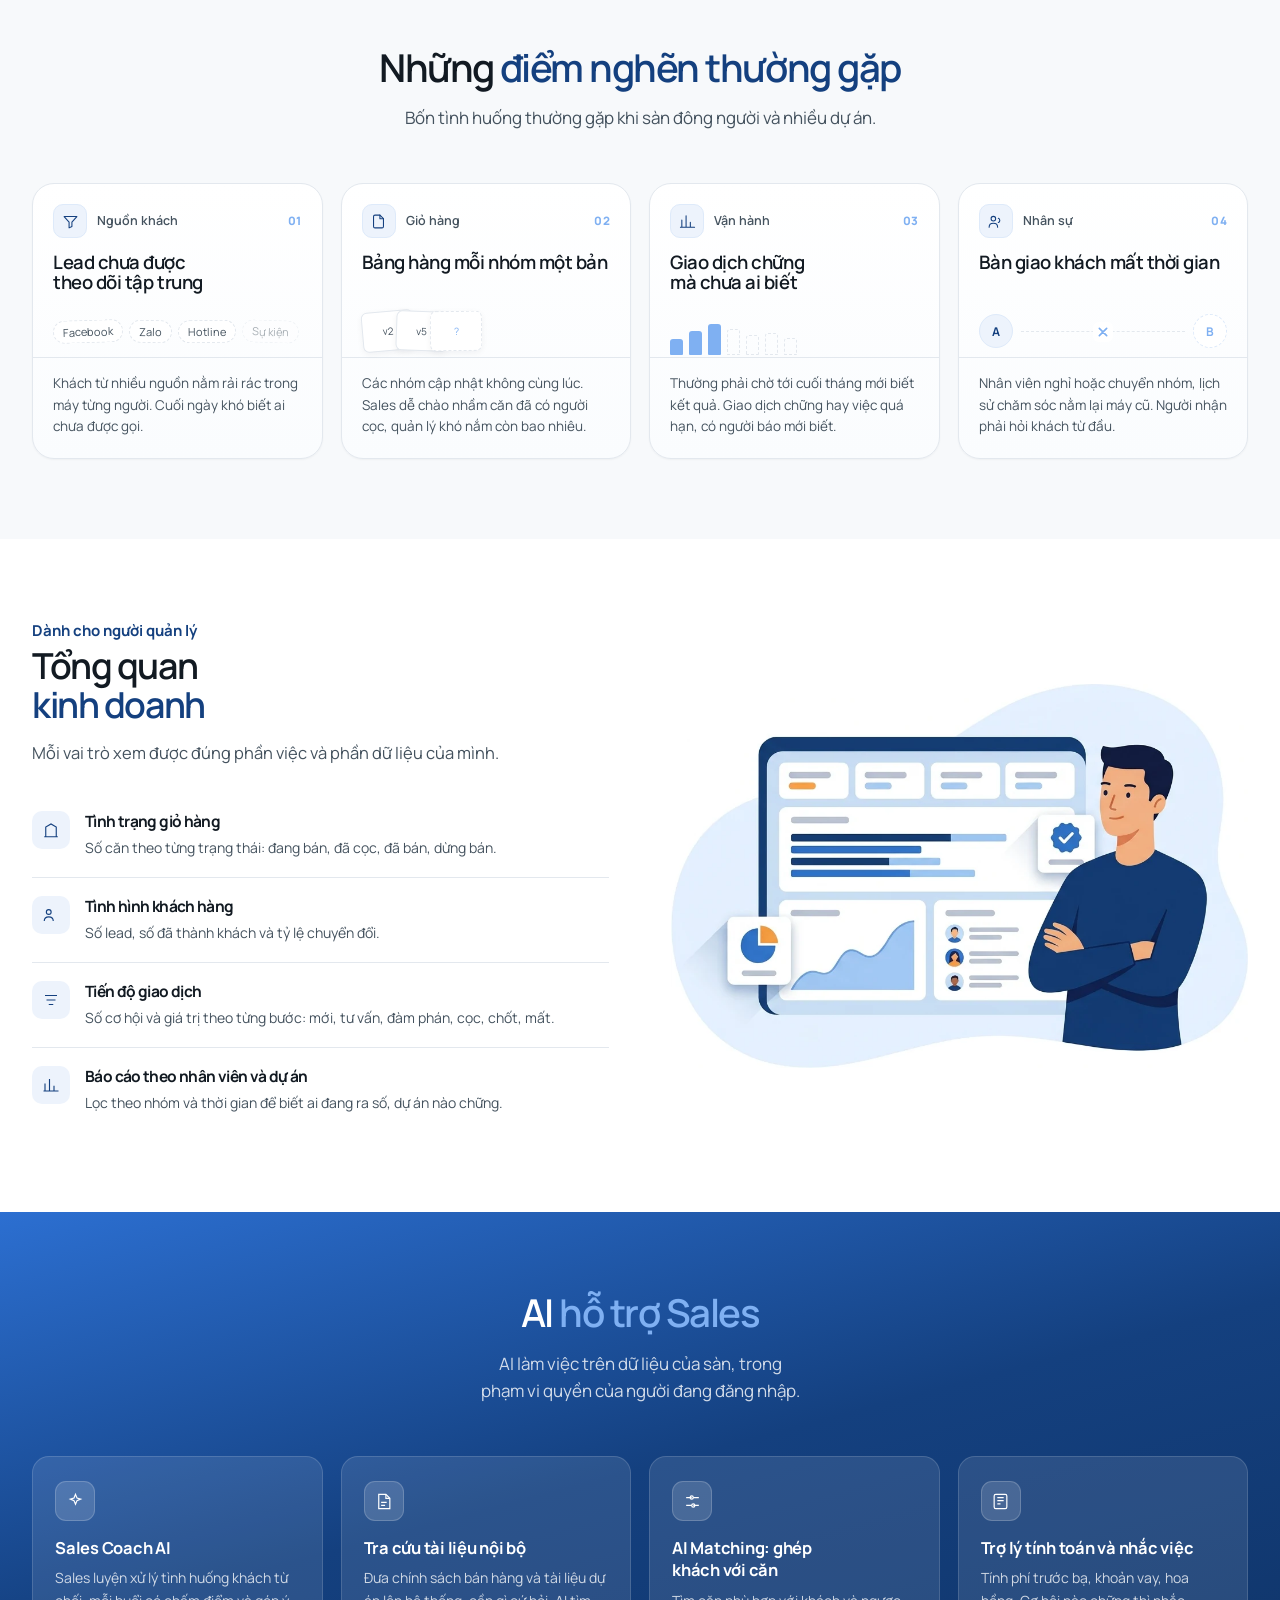
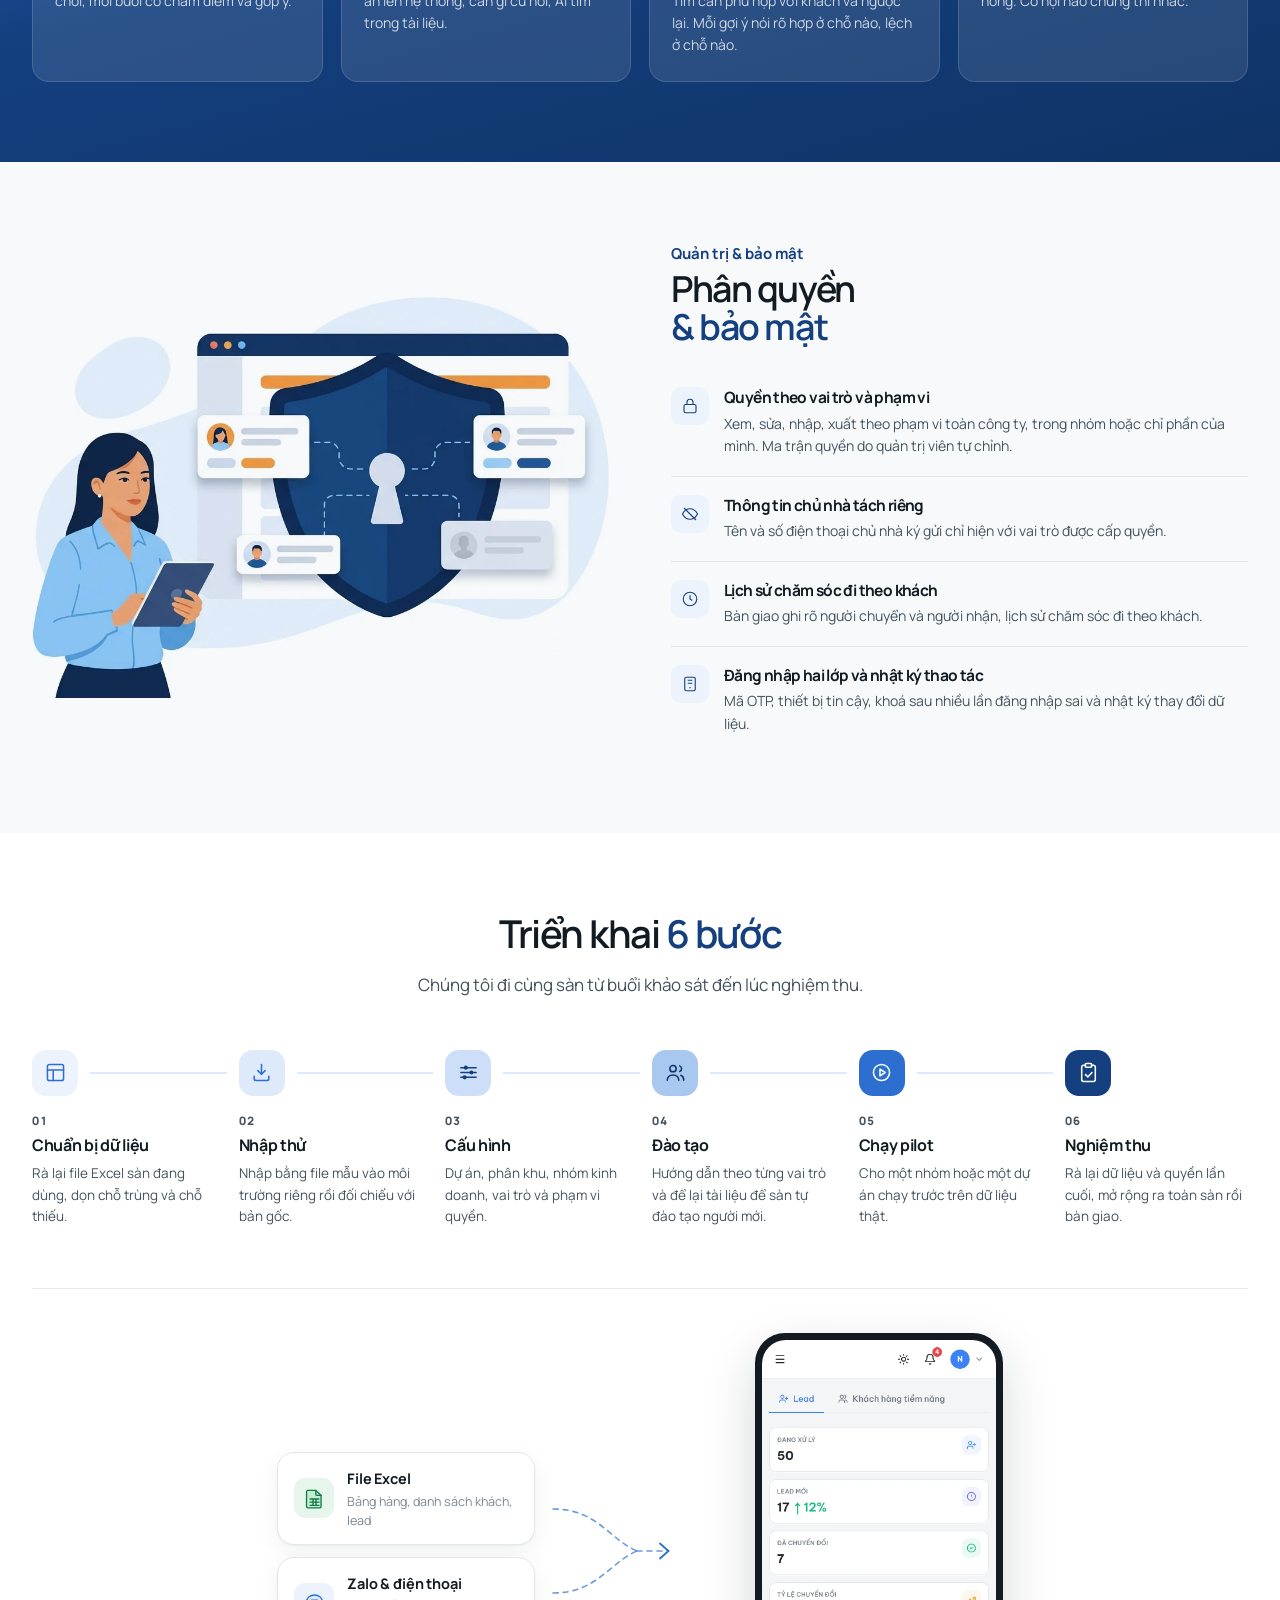
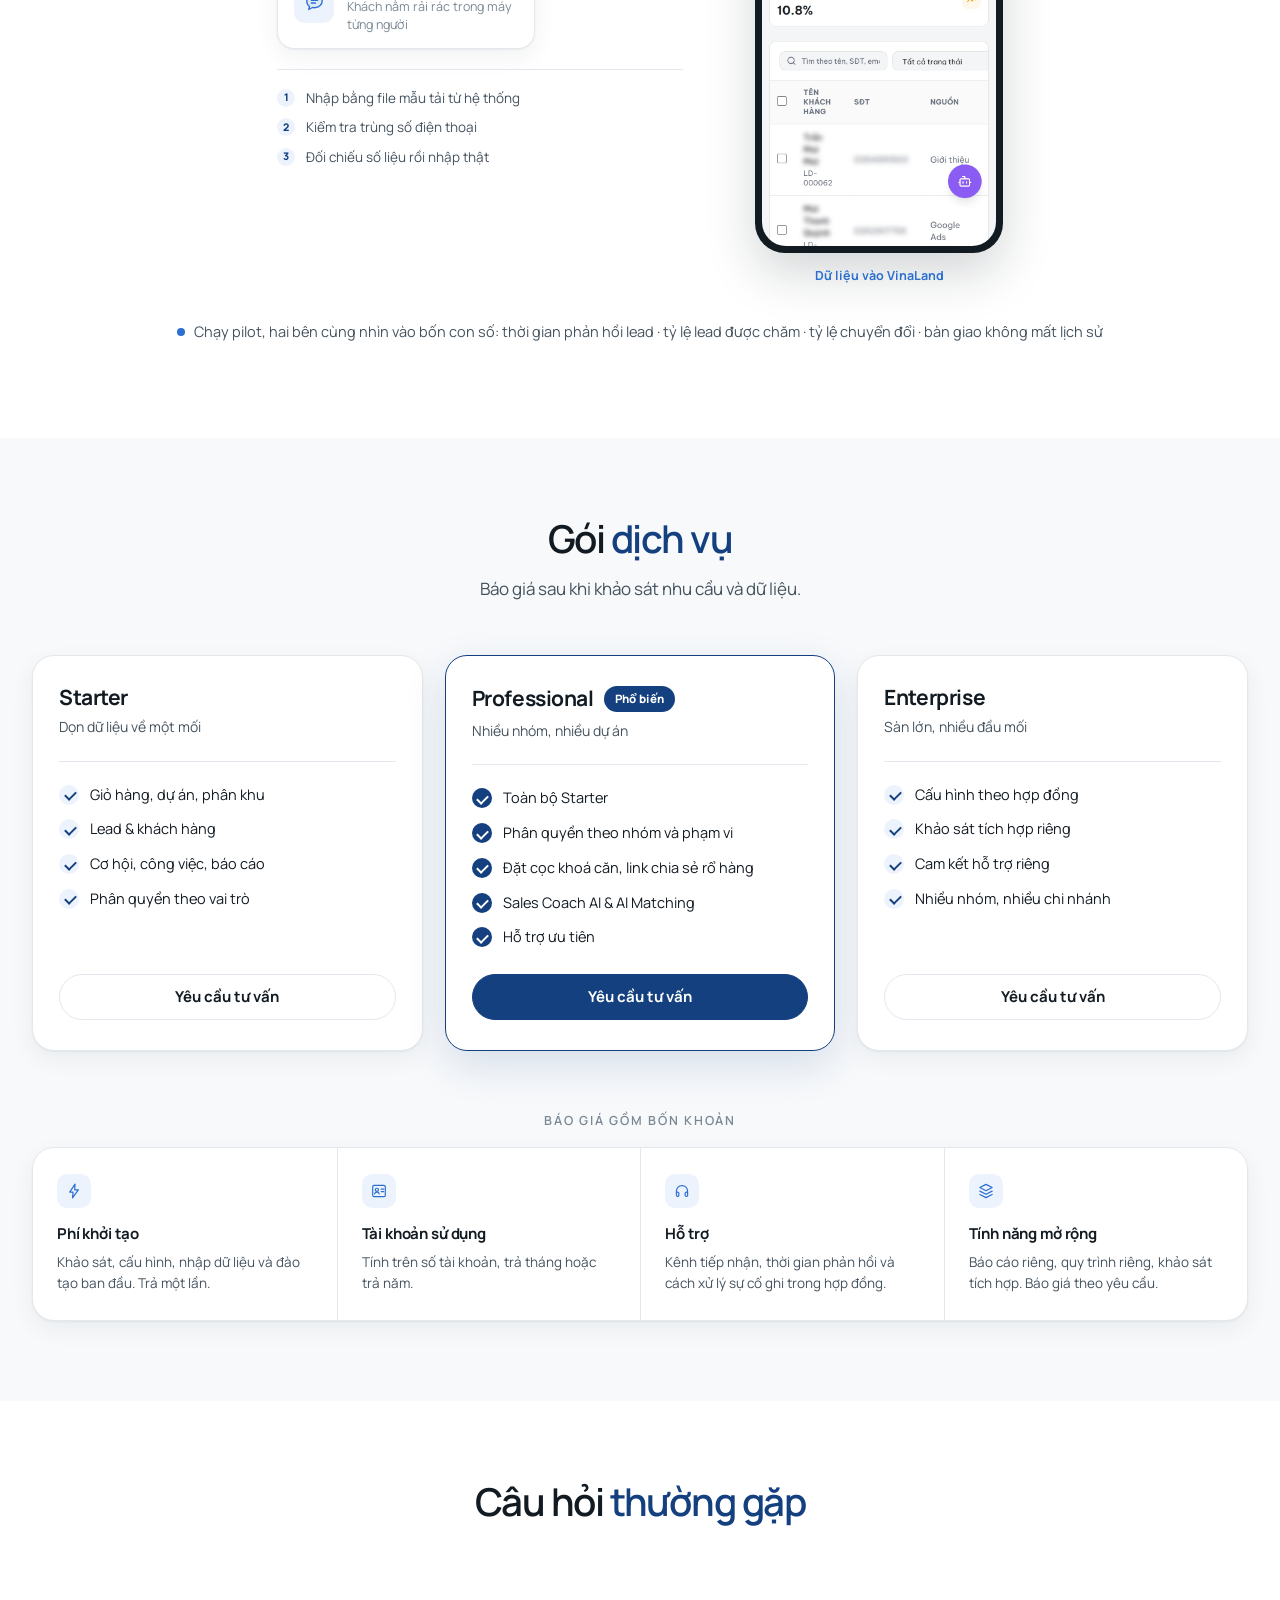
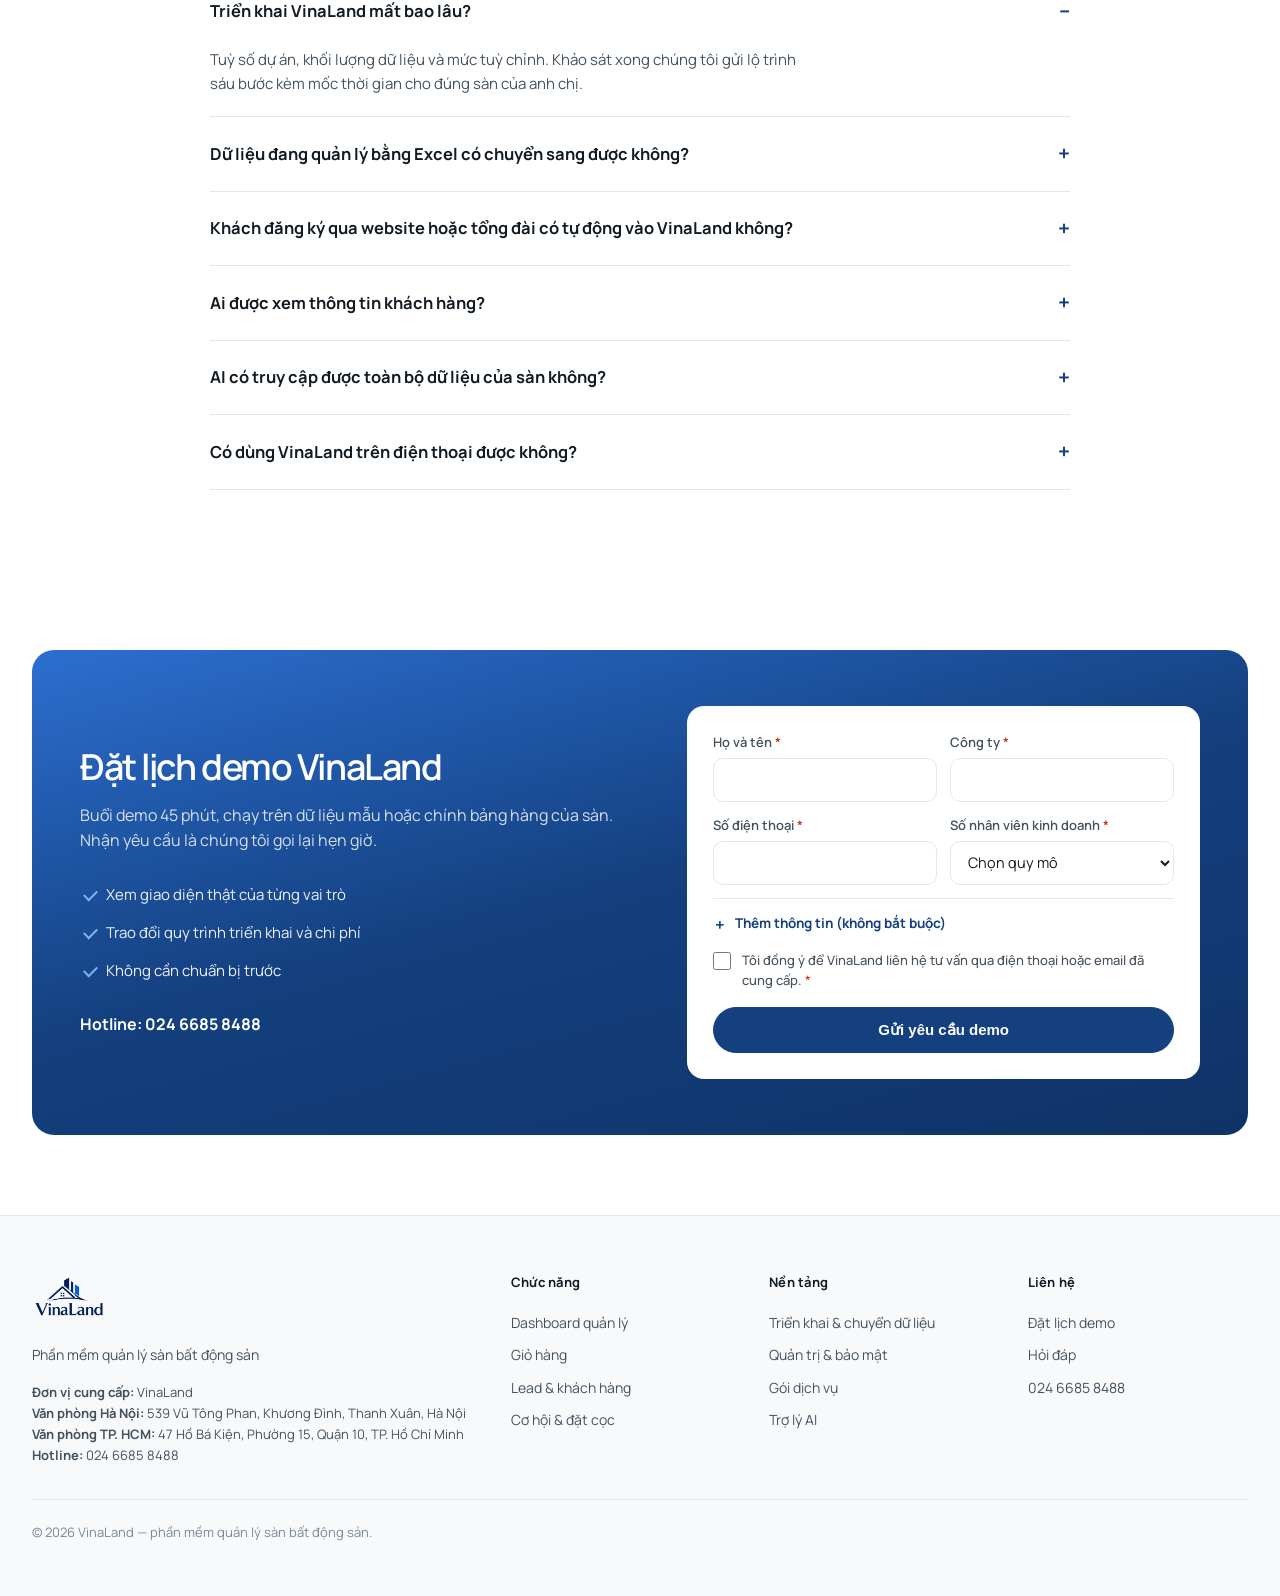
==== commit beba21a5: "content(landing): rút gọn lời trang chủ, đổi tiêu đề section và sửa lỗi nội dung Gộp ba đợt yêu cầu " ====
--- a/index.html
+++ b/index.html
@@ -23,7 +23,7 @@
 <link rel="preconnect" href="https://fonts.googleapis.com">
 <link rel="preconnect" href="https://fonts.gstatic.com" crossorigin>
 <link href="https://fonts.googleapis.com/css2?family=Manrope:wght@400;500;600;700;800&display=swap&subset=vietnamese,latin" rel="stylesheet">
-<link rel="stylesheet" href="assets/style-20261027b.css">
+<link rel="stylesheet" href="assets/style-20261028c.css">
 </head>
 <body id="top">
 <!-- 1 ───────────────────────────────── thanh thông báo -->
@@ -100,9 +100,9 @@
       <p class="eyebrow-sub">Giỏ hàng · Khách hàng · Đội Sales · AI</p>
 
       <!-- Tiêu đề ba dòng, dòng giữa đổi màu. -->
-      <h1>Quản lý giỏ hàng,<span>khách hàng, đội Sales</span>trên một hệ thống</h1>
-
-      <p class="lead">Bảng hàng đang nằm ở file nào? Khách này ai đang phụ trách? Giao dịch nào chờ đặt cọc? VinaLand gom những thông tin đó về một chỗ, để quản lý và đội Sales cùng theo dõi.</p>
+      <h1>Quản lý sàn BĐS <span>trên một hệ thống</span></h1>
+
+      <p class="lead">Theo dõi tình trạng căn, lịch sử chăm sóc và tiến độ giao dịch tại một nơi. Quản lý nắm tình hình, Sales chủ động công việc.</p>
 
       <div class="acts">
         <a class="btn btn-solid" href="#demo" data-cta="hero">Đặt lịch demo
@@ -115,17 +115,17 @@
       </div>
 
       <!-- 3 ── dòng bằng chứng -->
-      <p class="proof"><i></i><span>Phân quyền rõ ràng, công sức của anh em Sales không bị xoá</span></p>
+      <p class="proof"><i></i><span>Phân quyền theo vai trò, mọi thao tác đều có nhật ký</span></p>
     </div>
 
     <!-- 2 ── tab chuyển ảnh -->
     <div>
       <div class="tabs" role="tablist">
-        <button class="tab" role="tab" aria-selected="true"  data-shot="assets/screenshots/01-dashboard.webp"    data-cap="Dashboard"   data-txt="Còn bao nhiêu căn, khách đang ở bước nào, deal nào sắp chốt. Đội ngũ thao tác tới đâu, số đổi tới đó.">Dashboard</button>
-        <button class="tab" role="tab" aria-selected="false" data-shot="assets/screenshots/02-products.webp"     data-cap="Giỏ hàng"    data-txt="Chia nhỏ tới từng dự án, phân khu, từng toà. Căn nào còn, căn nào đã cọc, cả sàn nhìn chung một bảng.">Giỏ hàng</button>
+        <button class="tab" role="tab" aria-selected="true"  data-shot="assets/screenshots/01-dashboard.webp"    data-cap="Dashboard"   data-txt="Số căn còn lại, khách đang ở bước nào, deal nào sắp chốt.">Dashboard</button>
+        <button class="tab" role="tab" aria-selected="false" data-shot="assets/screenshots/02-products.webp"     data-cap="Giỏ hàng"    data-txt="Dự án, phân khu, từng toà. Căn nào còn, căn nào đã cọc, cả sàn xem chung một bảng.">Giỏ hàng</button>
         <button class="tab" role="tab" aria-selected="false" data-shot="assets/screenshots/08-customers.webp"    data-cap="Khách hàng"  data-txt="Gõ số điện thoại là ra khách này ai đang chăm, đã trao đổi những gì.">Khách hàng</button>
-        <button class="tab" role="tab" aria-selected="false" data-shot="assets/screenshots/11-opportunities.webp" data-cap="Pipeline"   data-txt="Mỗi cơ hội đi qua từng bước: tư vấn, đàm phán, đặt cọc rồi chốt. Chững ở đâu nhìn ra ngay.">Pipeline</button>
-        <button class="tab" role="tab" aria-selected="false" data-shot="assets/screenshots/05-projects.webp"     data-cap="Dự án"       data-txt="Hồ sơ dự án, phân khu, chính sách bán hàng và tài liệu để chung một chỗ cho cả sàn dùng.">Dự án</button>
+        <button class="tab" role="tab" aria-selected="false" data-shot="assets/screenshots/11-opportunities.webp" data-cap="Pipeline"   data-txt="Cơ hội đi qua các bước: tư vấn, đàm phán, đặt cọc, chốt. Chững ở đâu nhìn ra ngay.">Pipeline</button>
+        <button class="tab" role="tab" aria-selected="false" data-shot="assets/screenshots/05-projects.webp"     data-cap="Dự án"       data-txt="Hồ sơ dự án, chính sách bán hàng và tài liệu để chung một chỗ.">Dự án</button>
       </div>
 
       <div class="device">
@@ -133,7 +133,7 @@
           <img id="shot" src="assets/screenshots/01-dashboard.webp" alt="Giao diện VinaLand">
         </button>
       </div>
-      <p class="cap"><span id="cap-txt">Còn bao nhiêu căn, khách đang ở bước nào, deal nào sắp chốt. Tất cả trên một màn hình.</span></p>
+      <p class="cap"><span id="cap-txt">Số căn còn lại, khách đang ở bước nào, deal nào sắp chốt.</span></p>
     </div>
   </div>
 </section>
@@ -142,8 +142,8 @@
 <section class="swap" id="swap">
   <div class="frame">
     <div class="sec-head">
-      <h2>Những việc đang làm bằng nhiều công cụ, <span>giờ quản lý</span> tập trung một&nbsp;chỗ</h2>
-      <p>Mỗi dự án một file Excel, mỗi Sales một danh sách khách riêng, lịch hẹn thì nằm trên điện thoại cá nhân. Quản lý muốn nắm tình hình lại phải đi tổng hợp.</p>
+      <h2>Quản lý <span>tập trung</span></h2>
+      <p>Mỗi dự án một file Excel, mỗi Sales một danh sách khách, lịch hẹn nằm trên điện thoại riêng. Nắm tình hình phải đi tổng hợp.</p>
     </div>
 
     <div class="swap-grid">
@@ -182,7 +182,7 @@
 
       <div class="swap-shot">
         <img class="ve" src="assets/minh-hoa/mh1-phan-he.webp" alt="Các phân hệ VinaLand gom về một hệ thống">
-        <p class="swap-note"><i></i>Tất cả nằm trong một hồ sơ khách và một bảng hàng</p>
+        <p class="swap-note"><i></i>Một hồ sơ khách, một bảng hàng</p>
       </div>
     </div>
   </div>
@@ -193,7 +193,7 @@
 <section class="sec sec-alt">
   <div class="frame">
     <div class="sec-head">
-      <h2>Khi dữ liệu nằm ở nhiều nơi, <span>quản lý khó nắm tình hình thực tế</span></h2>
+      <h2>Những <span>điểm nghẽn thường gặp</span></h2>
       <p>Bốn tình huống thường gặp khi sàn đông người và nhiều dự án.</p>
     </div>
     <div class="vds">
@@ -201,25 +201,25 @@
           <div class="vd-dau"><span class="ic"><svg width="17" height="17" viewBox="0 0 24 24" fill="none" stroke="currentColor" stroke-width="1.5" stroke-linecap="round" stroke-linejoin="round"><path d="M3 5h18l-7 8v6l-4 2v-8z"/></svg></span><span class="nhan">Nguồn khách</span><span class="stt">01</span></div>
           <h3>Lead chưa được theo dõi tập trung</h3>
           <div class="vd-hinh h-kenh"><span>Facebook</span><span>Zalo</span><span>Hotline</span><span>Sự kiện</span></div>
-          <p>Khách đến từ Facebook, Zalo, hotline, sự kiện nhưng nằm rải rác trong máy từng người. Cuối ngày khó biết còn ai chưa được gọi.</p>
+          <p>Khách từ nhiều nguồn nằm rải rác trong máy từng người. Cuối ngày khó biết ai chưa được gọi.</p>
         </div>
         <div class="vd">
           <div class="vd-dau"><span class="ic"><svg width="17" height="17" viewBox="0 0 24 24" fill="none" stroke="currentColor" stroke-width="1.5" stroke-linecap="round" stroke-linejoin="round"><path d="M14 3H7a2 2 0 0 0-2 2v14a2 2 0 0 0 2 2h10a2 2 0 0 0 2-2V8z"/><path d="M14 3v5h5"/></svg></span><span class="nhan">Giỏ hàng</span><span class="stt">02</span></div>
           <h3>Bảng hàng mỗi nhóm một bản</h3>
-          <div class="vd-hinh h-file"><i>v2</i><i>v5</i><i>?</i></div>
-          <p>Bảng hàng thay đổi nhưng các nhóm chưa cập nhật cùng nhau. Sales có thể chào nhầm căn đã có người cọc, quản lý khó nắm còn bao nhiêu.</p>
+          <div class="vd-hinh h-file" aria-hidden="true"><i>v2</i><i>v5</i><i>?</i></div>
+          <p>Các nhóm cập nhật không cùng lúc. Sales dễ chào nhầm căn đã có người cọc, quản lý khó nắm còn bao nhiêu.</p>
         </div>
         <div class="vd">
           <div class="vd-dau"><span class="ic"><svg width="17" height="17" viewBox="0 0 24 24" fill="none" stroke="currentColor" stroke-width="1.5" stroke-linecap="round" stroke-linejoin="round"><path d="M4 20V10M10 20V4M16 20v-7M22 20H2"/></svg></span><span class="nhan">Vận hành</span><span class="stt">03</span></div>
           <h3>Giao dịch chững mà chưa ai biết</h3>
           <div class="vd-hinh h-cot"><i></i><i></i><i></i><i></i><i></i><i></i><i></i></div>
-          <p>Giám đốc kinh doanh thường phải chờ tới cuối tháng mới biết kết quả. Giao dịch chững lại hay việc quá hạn thì phải có người báo mới biết.</p>
+          <p>Thường phải chờ tới cuối tháng mới biết kết quả. Giao dịch chững hay việc quá hạn, có người báo mới biết.</p>
         </div>
         <div class="vd">
           <div class="vd-dau"><span class="ic"><svg width="17" height="17" viewBox="0 0 24 24" fill="none" stroke="currentColor" stroke-width="1.5" stroke-linecap="round" stroke-linejoin="round"><circle cx="9" cy="8" r="3.2"/><path d="M3 20c0-3.3 2.7-5.5 6-5.5s6 2.2 6 5.5"/><path d="M16 7.5a3.2 3.2 0 0 1 0 6"/></svg></span><span class="nhan">Nhân sự</span><span class="stt">04</span></div>
           <h3>Bàn giao khách mất thời gian</h3>
-          <div class="vd-hinh h-giao"><i>A</i><u></u><i>B</i></div>
-          <p>Nhân viên chuyển nhóm hoặc nghỉ việc, lịch sử chăm sóc nằm ở máy cũ. Người nhận thường phải hỏi lại khách từ đầu.</p>
+          <div class="vd-hinh h-giao" aria-hidden="true"><i>A</i><u></u><i>B</i></div>
+          <p>Nhân viên nghỉ hoặc chuyển nhóm, lịch sử chăm sóc nằm lại máy cũ. Người nhận phải hỏi khách từ đầu.</p>
         </div>
     </div>
   </div>
@@ -231,24 +231,24 @@
     <div class="split">
       <div>
         <p class="eyebrow">Dành cho người quản lý</p>
-        <h2 style="font-size:clamp(25px,2.8vw,37px)">Nắm tình hình kinh doanh <span style="color:var(--brand)">mà không phải hỏi từng nhóm</span></h2>
+        <h2 style="font-size:clamp(25px,2.8vw,37px)">Tổng quan <span style="color:var(--brand)">kinh doanh</span></h2>
         <p style="margin:16px 0 26px;color:var(--ink-2);font-size:16.5px">Mỗi vai trò xem được đúng phần việc và phần dữ liệu của mình.</p>
         <div class="list-rows">
           <div class="row">
             <div class="ic"><svg width="18" height="18" viewBox="0 0 24 24" fill="none" stroke="currentColor" stroke-width="1.5"><path d="M3 21h18M5 21V8l7-4 7 4v13"/></svg></div>
-            <div><h3>Tình trạng giỏ hàng</h3><p>Đang bán, đã cọc, đã bán, dừng bán. Đội ngũ thao tác tới đâu, số đổi tới đó.</p></div>
+            <div><h3>Tình trạng giỏ hàng</h3><p>Số căn theo từng trạng thái: đang bán, đã cọc, đã bán, dừng bán.</p></div>
           </div>
           <div class="row">
             <div class="ic"><svg width="18" height="18" viewBox="0 0 24 24" fill="none" stroke="currentColor" stroke-width="1.5"><circle cx="9" cy="8" r="3.2"/><path d="M3 20c0-3.3 2.7-5.5 6-5.5s6 2.2 6 5.5"/></svg></div>
-            <div><h3>Tình hình khách hàng</h3><p>Đang có bao nhiêu lead, bao nhiêu đã thành khách, tỷ lệ chuyển đổi là bao nhiêu.</p></div>
+            <div><h3>Tình hình khách hàng</h3><p>Số lead, số đã thành khách và tỷ lệ chuyển đổi.</p></div>
           </div>
           <div class="row">
             <div class="ic"><svg width="18" height="18" viewBox="0 0 24 24" fill="none" stroke="currentColor" stroke-width="1.5"><path d="M4 6h16M6 12h12M9 18h6"/></svg></div>
-            <div><h3>Tiến độ giao dịch</h3><p>Mỗi bước có bao nhiêu deal và tổng giá trị bao nhiêu: mới, tư vấn, đàm phán, cọc, chốt, mất.</p></div>
+            <div><h3>Tiến độ giao dịch</h3><p>Số cơ hội và giá trị theo từng bước: mới, tư vấn, đàm phán, cọc, chốt, mất.</p></div>
           </div>
           <div class="row">
             <div class="ic"><svg width="18" height="18" viewBox="0 0 24 24" fill="none" stroke="currentColor" stroke-width="1.5"><path d="M4 20V10M10 20V4M16 20v-7M22 20H2"/></svg></div>
-            <div><h3>Báo cáo theo nhân viên và dự án</h3><p>Lọc theo nhóm hoặc khoảng thời gian để biết ai đang ra số, dự án nào đang chững.</p></div>
+            <div><h3>Báo cáo theo nhân viên và dự án</h3><p>Lọc theo nhóm và thời gian để biết ai đang ra số, dự án nào chững.</p></div>
           </div>
         </div>
       </div>
@@ -263,21 +263,21 @@
 <section id="ai" class="sec sec-brand">
   <div class="frame">
     <div class="sec-head">
-      <h2>Tra cứu nhanh hơn, <span>dành thời gian cho việc tư vấn khách</span></h2>
-      <p>AI làm việc trên dữ liệu của chính sàn, và chỉ đọc trong phạm vi quyền của người đang đăng nhập.</p>
+      <h2>AI <span>hỗ trợ Sales</span></h2>
+      <p>AI làm việc trên dữ liệu của sàn, trong phạm vi quyền của người đang đăng nhập.</p>
     </div>
     <div class="g4">
       <div class="card">
         <div class="ic"><svg width="19" height="19" viewBox="0 0 24 24" fill="none" stroke="currentColor" stroke-width="1.5"><path d="M12 3l1.9 4.6L18.5 9l-4.6 1.9L12 15.5 10.1 10.9 5.5 9l4.6-1.4z"/></svg></div>
-        <h3>Sales Coach AI</h3><p>Sales luyện xử lý tình huống khách từ chối, xong buổi nào có chấm điểm và góp ý buổi đó.</p>
+        <h3>Sales Coach AI</h3><p>Sales luyện xử lý tình huống khách từ chối, mỗi buổi có chấm điểm và góp ý.</p>
       </div>
       <div class="card">
         <div class="ic"><svg width="19" height="19" viewBox="0 0 24 24" fill="none" stroke="currentColor" stroke-width="1.5"><path d="M6 3h9l5 5v13H6z"/><path d="M15 3v5h5M9 13h7M9 17h5"/></svg></div>
-        <h3>Tra cứu tài liệu nội bộ</h3><p>Đưa chính sách bán hàng và tài liệu dự án lên hệ thống, cần gì cứ hỏi, máy tìm trong chính nội dung tài liệu.</p>
+        <h3>Tra cứu tài liệu nội bộ</h3><p>Đưa chính sách bán hàng và tài liệu dự án lên hệ thống, cần gì cứ hỏi, AI tìm trong tài liệu.</p>
       </div>
       <div class="card">
         <div class="ic"><svg width="19" height="19" viewBox="0 0 24 24" fill="none" stroke="currentColor" stroke-width="1.5"><path d="M4 7h7M13 7h7M4 17h7M13 17h7"/><circle cx="11" cy="7" r="2"/><circle cx="13" cy="17" r="2"/></svg></div>
-        <h3>AI Matching: ghép khách với căn</h3><p>Tìm khách phù hợp với căn, hoặc tìm căn phù hợp với khách. Mỗi gợi ý đều nói rõ hợp ở chỗ nào, lệch ở chỗ nào.</p>
+        <h3>AI Matching: ghép khách với căn</h3><p>Tìm căn phù hợp với khách và ngược lại. Mỗi gợi ý nói rõ hợp ở chỗ nào, lệch ở chỗ nào.</p>
       </div>
       <div class="card">
         <div class="ic"><svg width="19" height="19" viewBox="0 0 24 24" fill="none" stroke="currentColor" stroke-width="1.5"><rect x="4" y="3" width="16" height="18" rx="2"/><path d="M8 7h8M8 11h8M8 15h4"/></svg></div>
@@ -296,16 +296,16 @@
       </div>
       <div>
         <p class="eyebrow">Quản trị &amp; bảo mật</p>
-        <h2 style="font-size:clamp(25px,2.8vw,37px)">Doanh nghiệp quyết định <span style="color:var(--brand)">ai được xem và xử lý dữ liệu nào</span></h2>
+        <h2 style="font-size:clamp(25px,2.8vw,37px)">Phân quyền <span style="color:var(--brand)">&amp; bảo mật</span></h2>
         <div class="list-rows" style="margin-top:22px">
           <div class="row"><div class="ic"><svg width="18" height="18" viewBox="0 0 24 24" fill="none" stroke="currentColor" stroke-width="1.5"><rect x="4" y="10" width="16" height="11" rx="2"/><path d="M8 10V7a4 4 0 018 0v3"/></svg></div>
-            <div><h3>Quyền theo vai trò và phạm vi</h3><p>Xem, sửa, nhập, xuất trong phạm vi toàn công ty, trong nhóm, hoặc chỉ phần của mình. Quản trị viên tự chỉnh ma trận quyền ngay trên giao diện.</p></div></div>
+            <div><h3>Quyền theo vai trò và phạm vi</h3><p>Xem, sửa, nhập, xuất theo phạm vi toàn công ty, trong nhóm hoặc chỉ phần của mình. Ma trận quyền do quản trị viên tự chỉnh.</p></div></div>
           <div class="row"><div class="ic"><svg width="18" height="18" viewBox="0 0 24 24" fill="none" stroke="currentColor" stroke-width="1.5"><path d="M2 12s3.6-7 10-7 10 7 10 7-3.6 7-10 7-10-7-10-7z"/><path d="M4 4l16 16"/></svg></div>
             <div><h3>Thông tin chủ nhà tách riêng</h3><p>Tên và số điện thoại chủ nhà ký gửi chỉ hiện với vai trò được cấp quyền.</p></div></div>
           <div class="row"><div class="ic"><svg width="18" height="18" viewBox="0 0 24 24" fill="none" stroke="currentColor" stroke-width="1.5"><path d="M12 7v5l3 2"/><circle cx="12" cy="12" r="9"/></svg></div>
-            <div><h3>Lịch sử chăm sóc đi theo khách</h3><p>Bàn giao có ghi người chuyển và người nhận, nên công sức của anh em Sales không mất.</p></div></div>
+            <div><h3>Lịch sử chăm sóc đi theo khách</h3><p>Bàn giao ghi rõ người chuyển và người nhận, lịch sử chăm sóc đi theo khách.</p></div></div>
           <div class="row"><div class="ic"><svg width="18" height="18" viewBox="0 0 24 24" fill="none" stroke="currentColor" stroke-width="1.5"><rect x="5" y="3" width="14" height="18" rx="2"/><path d="M9 7h6M9 11h6M11 17h2"/></svg></div>
-            <div><h3>Đăng nhập hai lớp và nhật ký thao tác</h3><p>Mã OTP, thiết bị tin cậy, khoá lại sau nhiều lần đăng nhập sai, và nhật ký mọi thay đổi dữ liệu quan trọng.</p></div></div>
+            <div><h3>Đăng nhập hai lớp và nhật ký thao tác</h3><p>Mã OTP, thiết bị tin cậy, khoá sau nhiều lần đăng nhập sai và nhật ký thay đổi dữ liệu.</p></div></div>
         </div>
       </div>
     </div>
@@ -316,17 +316,17 @@
 <section id="trien-khai" class="sec">
   <div class="frame">
     <div class="sec-head">
-      <h2>Đưa dữ liệu từ Excel lên hệ thống <span>theo từng&nbsp;bước</span></h2>
+      <h2>Triển khai <span>6 bước</span></h2>
       <p>Chúng tôi đi cùng sàn từ buổi khảo sát đến lúc nghiệm thu.</p>
     </div>
     <div class="buocs">
       <div class="buoc">
         <div class="buoc-ic" aria-hidden="true"><svg viewBox="0 0 24 24"><path d="M3.6 5.6a2 2 0 012-2h12.8a2 2 0 012 2v12.8a2 2 0 01-2 2H5.6a2 2 0 01-2-2z"/><path d="M3.6 9.4h16.8M9.6 9.4v11"/></svg></div>
-        <span class="buoc-so">01</span><h3>Chuẩn bị dữ liệu</h3><p>Hai bên rà lại file Excel sàn đang dùng, dọn chỗ trùng và chỗ thiếu.</p>
+        <span class="buoc-so">01</span><h3>Chuẩn bị dữ liệu</h3><p>Rà lại file Excel sàn đang dùng, dọn chỗ trùng và chỗ thiếu.</p>
       </div>
       <div class="buoc">
         <div class="buoc-ic" aria-hidden="true"><svg viewBox="0 0 24 24"><path d="M12 3.6v10.2"/><path d="M8.2 10l3.8 3.8 3.8-3.8"/><path d="M4.4 16v2.4a2 2 0 002 2h11.2a2 2 0 002-2V16"/></svg></div>
-        <span class="buoc-so">02</span><h3>Nhập thử</h3><p>Nhập thử bằng file mẫu vào môi trường riêng, rồi đối chiếu lại với bản gốc.</p>
+        <span class="buoc-so">02</span><h3>Nhập thử</h3><p>Nhập bằng file mẫu vào môi trường riêng rồi đối chiếu với bản gốc.</p>
       </div>
       <div class="buoc">
         <div class="buoc-ic" aria-hidden="true"><svg viewBox="0 0 24 24"><path d="M4 7h16M4 12h16M4 17h16"/><circle cx="9.2" cy="7" r="2.2" fill="currentColor" stroke="none"/><circle cx="15" cy="12" r="2.2" fill="currentColor" stroke="none"/><circle cx="8" cy="17" r="2.2" fill="currentColor" stroke="none"/></svg></div>
@@ -334,7 +334,7 @@
       </div>
       <div class="buoc">
         <div class="buoc-ic" aria-hidden="true"><svg viewBox="0 0 24 24"><circle cx="9.4" cy="8" r="3.3"/><path d="M3.4 20c0-3.3 2.7-5.5 6-5.5s6 2.2 6 5.5"/><path d="M16.4 5.1a3.2 3.2 0 010 5.9M17.6 14.9c1.9.8 3 2.6 3 5.1"/></svg></div>
-        <span class="buoc-so">04</span><h3>Đào tạo</h3><p>Chúng tôi hướng dẫn riêng cho từng vai trò và để lại tài liệu, sau này sàn tự đào tạo người mới.</p>
+        <span class="buoc-so">04</span><h3>Đào tạo</h3><p>Hướng dẫn theo từng vai trò và để lại tài liệu để sàn tự đào tạo người mới.</p>
       </div>
       <div class="buoc">
         <div class="buoc-ic" aria-hidden="true"><svg viewBox="0 0 24 24"><circle cx="12" cy="12" r="8.4"/><path d="M10.4 8.5l5.3 3.5-5.3 3.5z"/></svg></div>
@@ -342,7 +342,7 @@
       </div>
       <div class="buoc">
         <div class="buoc-ic" aria-hidden="true"><svg viewBox="0 0 24 24"><path d="M9 4.4H6.8a1.9 1.9 0 00-1.9 1.9v13.1a1.9 1.9 0 001.9 1.9h10.4a1.9 1.9 0 001.9-1.9V6.3a1.9 1.9 0 00-1.9-1.9H15"/><path d="M9.6 2.6h4.8a.9.9 0 01.9.9v2.1a.9.9 0 01-.9.9H9.6a.9.9 0 01-.9-.9V3.5a.9.9 0 01.9-.9z"/><path d="M8.9 14.2l2.4 2.4 4.3-4.6"/></svg></div>
-        <span class="buoc-so">06</span><h3>Nghiệm thu</h3><p>Rà lại dữ liệu và quyền lần cuối, mở rộng ra toàn sàn rồi bàn giao cho đội vận hành.</p>
+        <span class="buoc-so">06</span><h3>Nghiệm thu</h3><p>Rà lại dữ liệu và quyền lần cuối, mở rộng ra toàn sàn rồi bàn giao.</p>
       </div>
     </div>
     <div class="nhap">
@@ -382,8 +382,8 @@
 <section id="gia" class="sec sec-alt">
   <div class="frame">
     <div class="sec-head">
-      <h2>Chọn gói theo <span>quy mô đội Sales</span></h2>
-      <p>Chúng tôi khảo sát xong mới báo giá, và báo đủ bốn khoản bên dưới.</p>
+      <h2>Gói <span>dịch vụ</span></h2>
+      <p>Báo giá sau khi khảo sát nhu cầu và dữ liệu.</p>
     </div>
 
     <div class="plans">
@@ -419,7 +419,7 @@
       </div>
       <div class="cost">
         <div class="cost-ic" aria-hidden="true"><svg viewBox="0 0 24 24"><path d="M4.6 14.2v-2.1a7.4 7.4 0 0114.8 0v2.1"/><path d="M4.6 13.6h1.6a1.6 1.6 0 011.6 1.6v2.4a1.6 1.6 0 01-1.6 1.6H6.2a1.6 1.6 0 01-1.6-1.6z"/><path d="M19.4 13.6h-1.6a1.6 1.6 0 00-1.6 1.6v2.4a1.6 1.6 0 001.6 1.6h.2a1.6 1.6 0 001.6-1.6z"/></svg></div>
-        <b>Hỗ trợ</b><span>Kênh tiếp nhận, thời gian phản hồi và cách xử lý sự cố đều ghi trong hợp đồng.</span>
+        <b>Hỗ trợ</b><span>Kênh tiếp nhận, thời gian phản hồi và cách xử lý sự cố ghi trong hợp đồng.</span>
       </div>
       <div class="cost">
         <div class="cost-ic" aria-hidden="true"><svg viewBox="0 0 24 24"><path d="M12 3.2 3.8 7.4 12 11.6l8.2-4.2z"/><path d="M3.8 12.2 12 16.4l8.2-4.2"/><path d="M3.8 16.6 12 20.8l8.2-4.2"/></svg></div>
@@ -434,11 +434,11 @@
   <div class="frame">
     <div class="sec-head"><h2>Câu hỏi <span>thường gặp</span></h2></div>
     <div class="faq">
-      <details open><summary>Triển khai VinaLand mất bao lâu?</summary><p>Tuỳ số dự án, khối lượng dữ liệu và mức tuỳ chỉnh. Khảo sát xong chúng tôi gửi lộ trình sáu&nbsp;bước kèm mốc thời gian cho đúng sàn của anh chị, chứ không có mốc chung cho mọi sàn.</p></details>
-      <details><summary>Dữ liệu đang quản lý bằng Excel có chuyển sang được không?</summary><p>Được. Tải file mẫu từ hệ thống, điền vào rồi nhập lên, hệ thống kiểm tra trùng số điện thoại trước khi ghi. Nếu dữ liệu đang nằm ở phần mềm khác thì hai bên khảo sát khả năng chuyển đổi trước khi cam kết.</p></details>
-      <details><summary>Khách đăng ký qua website hoặc tổng đài có tự động vào VinaLand không?</summary><p>Hiện chưa. Lead nhập tay hoặc nhập từ Excel, có trường ghi nguồn khách. Nếu sàn cần nối với tổng đài hay form trên website thì chúng tôi khảo sát tích hợp và báo giá riêng.</p></details>
-      <details><summary>Ai được xem thông tin khách hàng?</summary><p>Do chính doanh nghiệp đặt trong ma trận phân quyền: toàn công ty, trong nhóm, hoặc chỉ khách của mình. Riêng tên và số điện thoại chủ nhà ký gửi có quyền xem tách riêng.</p></details>
-      <details><summary>AI có truy cập được toàn bộ dữ liệu của sàn không?</summary><p>Không. AI chỉ đọc được đúng phần dữ liệu mà người đang đăng nhập có quyền xem. Phạm vi dữ liệu và nơi xử lý ghi rõ trong hợp đồng trước khi bật tính năng.</p></details>
+      <details open><summary>Triển khai VinaLand mất bao lâu?</summary><p>Tuỳ số dự án, khối lượng dữ liệu và mức tuỳ chỉnh. Khảo sát xong chúng tôi gửi lộ trình sáu&nbsp;bước kèm mốc thời gian cho đúng sàn của anh chị.</p></details>
+      <details><summary>Dữ liệu đang quản lý bằng Excel có chuyển sang được không?</summary><p>Được. Tải file mẫu, điền rồi nhập lên, hệ thống kiểm tra trùng số điện thoại trước khi ghi. Nếu dữ liệu đang ở phần mềm khác, hai bên khảo sát trước khi cam kết.</p></details>
+      <details><summary>Khách đăng ký qua website hoặc tổng đài có tự động vào VinaLand không?</summary><p>Hiện chưa. Lead nhập tay hoặc từ Excel, có trường ghi nguồn khách. Nhu cầu nối với tổng đài hay form website sẽ được khảo sát và báo giá riêng.</p></details>
+      <details><summary>Ai được xem thông tin khách hàng?</summary><p>Do doanh nghiệp đặt trong ma trận phân quyền: toàn công ty, trong nhóm hoặc chỉ khách của mình. Thông tin chủ nhà ký gửi có quyền xem tách riêng.</p></details>
+      <details><summary>AI có truy cập được toàn bộ dữ liệu của sàn không?</summary><p>Không. AI chỉ đọc đúng phần dữ liệu người đang đăng nhập có quyền xem. Phạm vi và nơi xử lý ghi trong hợp đồng.</p></details>
       <details><summary>Có dùng VinaLand trên điện thoại được không?</summary><p>Có. VinaLand chạy trên trình duyệt điện thoại, không cần cài ứng dụng.</p></details>
     </div>
   </div>
@@ -450,7 +450,7 @@
     <div class="cta-box">
       <div>
         <h2>Đặt lịch demo VinaLand</h2>
-        <p>Buổi demo 45 phút, chạy trên dữ liệu mẫu hoặc trên chính bảng hàng của sàn. Nhận được yêu cầu là chúng tôi gọi lại để hẹn giờ với anh chị.</p>
+        <p>Buổi demo 45 phút, chạy trên dữ liệu mẫu hoặc chính bảng hàng của sàn. Nhận yêu cầu là chúng tôi gọi lại hẹn giờ.</p>
         <ul><li>Xem giao diện thật của từng vai trò</li><li>Trao đổi quy trình triển khai và chi phí</li><li>Không cần chuẩn bị trước</li></ul>
         <p style="margin-top:22px;font-weight:700;color:#fff">Hotline: 024 6685 8488</p>
       </div>
@@ -519,7 +519,7 @@
   </div>
 </div>
 <script src="assets/i18n-20261006a.js"></script>
-<script src="assets/i18n-mau-20261028b.js"></script>
+<script src="assets/i18n-mau-20261028c.js"></script>
 <script src="assets/main-20261027b.js"></script>
 </body>
 </html>
--- a/assets/style-20261028c.css
+++ b/assets/style-20261028c.css
@@ -0,0 +1,732 @@
+/* VinaLand — giao diện trang chủ, bản bố cục 27/10/2026.
+   Tách ra từ demo-layout.html khi bản mẫu được đưa lên làm trang thật.
+   Đổi file này thì đổi luôn TÊN FILE theo quy ước chống cache (xem đầu index.html). */
+:root{
+  /* Xanh dương VinaLand, tổ chức theo cùng cách trang mẫu tổ chức màu xanh lá của họ:
+     một màu đậm làm thương hiệu, một màu sáng làm nhấn, hai mặt nền nhuộm rất nhạt. */
+  --brand:#14407F;
+  --brand-2:#0F3366;
+  --brand-mid:#2C6FD1;
+  --brand-light:#7FB0F2;
+  --tint:#EDF3FC;
+  --tint-2:#DEEAFA;
+
+  --ink:#121A22;
+  --ink-2:#44525E;
+  --ink-3:#7A8894;
+  --line:#E3E8EE;
+  --paper:#fff;
+  --bg:#F7F9FB;
+
+  --r-sm:12px; --r-md:17px; --r-lg:22px; --r-pill:999px;
+  --sh-card:0 1px 2px rgba(18,26,34,.05), 0 8px 24px rgba(18,26,34,.06);
+}
+*{box-sizing:border-box}
+html{scroll-behavior:smooth}
+section[id]{scroll-margin-top:92px}
+@media (max-width:860px){section[id]{scroll-margin-top:78px}}
+body{margin:0;font-family:Manrope,system-ui,sans-serif;color:var(--ink);background:var(--paper);
+  font-size:16px;line-height:1.6;-webkit-font-smoothing:antialiased}
+.frame{max-width:1328px;margin:0 auto;padding:0 32px}
+h1,h2,h3{margin:0;font-weight:600;letter-spacing:-.04em;line-height:1.08}
+a{color:inherit}
+
+/* ---------- 1. thanh thông báo ---------- */
+.ann{background:var(--ink);color:#fff;font-size:13.5px;position:relative}
+.ann .frame{display:flex;align-items:center;justify-content:center;gap:10px;min-height:44px;padding-right:56px}
+.ann b{background:var(--brand-mid);color:#fff;font-size:11.5px;font-weight:700;
+  padding:3px 9px;border-radius:var(--r-pill);letter-spacing:.02em}
+/* Tin chạy: cả dòng là một đường dẫn, riêng phần "Xem thử →" mới gạch chân. */
+.ann-tin{display:flex;align-items:center;gap:10px;color:#fff;text-decoration:none;transition:opacity .22s}
+.ann-tin.mo{opacity:0}
+.ann-tin i{font-style:normal;font-weight:600;white-space:nowrap;border-bottom:1px solid rgba(255,255,255,.4)}
+.ann-tin:hover i{border-bottom-color:#fff}
+@media (prefers-reduced-motion:reduce){.ann-tin{transition:none}}
+.ann button{position:absolute;right:28px;top:50%;transform:translateY(-50%);background:none;border:0;
+  color:rgba(255,255,255,.6);font-size:18px;cursor:pointer;line-height:1}
+.ann button:hover{color:#fff}
+
+/* ---------- thanh đầu ---------- */
+.top{position:sticky;top:0;z-index:40;background:rgba(255,255,255,.94);backdrop-filter:blur(12px);
+  border-bottom:1px solid var(--line)}
+.top .frame{display:flex;align-items:center;gap:30px;height:74px}
+.brand{display:flex;align-items:center;gap:10px;font-weight:800;font-size:21px;letter-spacing:-.03em;text-decoration:none}
+.brand img{height:40px;width:auto}
+.nav{display:flex;gap:26px;margin-left:16px}
+.nav a{font-size:15px;color:var(--ink-2);text-decoration:none;font-weight:500}
+.nav a:hover{color:var(--ink)}
+.top .right{margin-left:auto;display:flex;align-items:center;gap:14px}
+/* Nút chọn ngôn ngữ — giữ đúng kiểu bản thật: địa cầu + mã ngôn ngữ + mũi tên,
+   bảng chọn ghi tên bằng CHÍNH ngôn ngữ đó, mục đang dùng có dấu tích. */
+.lang{position:relative}
+.lang-btn{display:inline-flex;align-items:center;gap:6px;height:38px;padding:0 11px;background:#fff;
+  border:1px solid var(--line);border-radius:var(--r-sm);font-family:inherit;font-size:13.5px;
+  font-weight:700;color:var(--brand);cursor:pointer;transition:.15s}
+.lang-btn:hover{background:var(--tint)}
+.lang-btn svg{flex:none;width:16px;height:16px;fill:none;stroke:currentColor;stroke-width:1.6;
+  stroke-linecap:round;stroke-linejoin:round}
+.lang-btn .lang-chev{width:12px;height:12px;color:var(--ink-3);stroke-width:2.2;transition:transform .15s}
+.lang-btn[aria-expanded="true"] .lang-chev{transform:rotate(180deg)}
+.lang-code{min-width:2ch}
+.lang-menu{position:absolute;right:0;top:calc(100% + 7px);z-index:60;min-width:172px;margin:0;padding:5px;
+  list-style:none;background:#fff;border:1px solid var(--line);border-radius:var(--r-sm);
+  box-shadow:0 12px 34px rgba(18,26,34,.14)}
+.lang-menu button{display:flex;align-items:center;justify-content:space-between;gap:12px;width:100%;
+  padding:9px 11px;border:0;border-radius:9px;background:none;font-family:inherit;font-size:14.5px;
+  color:var(--ink);text-align:left;cursor:pointer}
+.lang-menu button:hover{background:var(--tint)}
+.lang-menu button[aria-current="true"]{color:var(--brand);font-weight:700}
+/* Dấu tích vẽ bằng hai cạnh của khung, xoay 45° — khỏi phải nhúng thêm một SVG. */
+.lang-menu button[aria-current="true"]::after{content:"";width:13px;height:7px;margin-top:-3px;
+  border:solid currentColor;border-width:0 0 2px 2px;transform:rotate(-45deg) scale(.8)}
+
+.btn{display:inline-flex;align-items:center;justify-content:center;gap:9px;height:46px;padding:0 22px;
+  border-radius:var(--r-pill);font-size:15px;font-weight:700;text-decoration:none;border:1px solid transparent;
+  cursor:pointer;transition:.18s;white-space:nowrap}
+.btn-solid{background:var(--brand);color:#fff;border-color:var(--brand)}
+.btn-solid:hover{background:var(--brand-2);border-color:var(--brand-2)}
+.btn-line{background:#fff;color:var(--ink);border-color:var(--line)}
+.btn-line:hover{border-color:var(--ink-3)}
+.btn svg{flex:none}
+
+/* ---------- hero ---------- */
+.hero{background:var(--bg);padding:56px 0 80px;position:relative;overflow:hidden}
+/* Lưới bản vẽ rất mờ — dấu hiệu duy nhất của ngành bất động sản trong hệ này. */
+.hero::before{content:"";position:absolute;inset:0;pointer-events:none;
+  background-image:linear-gradient(rgba(18,26,34,.028) 1px,transparent 1px),
+                   linear-gradient(90deg,rgba(18,26,34,.028) 1px,transparent 1px);
+  background-size:72px 72px;
+  mask-image:radial-gradient(ellipse 80% 70% at 20% 30%,#000 30%,transparent 75%)}
+.hero .frame{position:relative;display:grid;grid-template-columns:minmax(0,50fr) minmax(0,50fr);gap:78px;align-items:start}
+
+/* Nhãn hai dòng: dòng trên màu thương hiệu, dòng dưới chữ hoa xám. */
+.eyebrow{font-size:15px;font-weight:700;color:var(--brand);margin:0 0 4px}
+.eyebrow-sub{font-size:12.5px;font-weight:600;letter-spacing:.14em;text-transform:uppercase;color:var(--ink-3);margin:0 0 22px}
+
+.hero h1{font-size:clamp(31px,3.93vw,40px);max-width:600px}
+/* Dòng giữa đổi màu — cấu trúc ba dòng này là thứ làm tiêu đề dễ nhớ. */
+.hero h1 span{color:var(--brand);display:block}
+.hero .lead{margin:20px 0 30px;font-size:17.5px;color:var(--ink-2);max-width:44ch}
+.hero .acts{display:flex;gap:12px;flex-wrap:wrap}
+
+/* 3. dòng bằng chứng có chấm */
+.proof{display:flex;gap:10px;align-items:flex-start;margin-top:26px;font-size:14.5px;color:var(--ink-2);max-width:48ch}
+.proof i{position:relative;width:8px;height:8px;border-radius:50%;background:var(--brand-mid);
+  margin-top:8px;flex:none;box-shadow:0 0 0 4px rgba(44,111,209,.16);
+  animation:cham-nhip 2.4s ease-in-out infinite}
+.proof i::after{content:"";position:absolute;inset:-9px;border-radius:50%;
+  background:radial-gradient(circle,rgba(44,111,209,.26),rgba(44,111,209,0) 70%);
+  animation:cham-quang 2.4s ease-in-out infinite}
+@keyframes cham-nhip{0%,100%{transform:scale(1)}50%{transform:scale(1.1)}}
+@keyframes cham-quang{0%,100%{opacity:1}50%{opacity:.62}}
+@media (prefers-reduced-motion:reduce){.proof i,.proof i::after{animation:none}}
+
+/* ---------- 2. tab chuyển ảnh ---------- */
+.tabs{display:flex;flex-wrap:wrap;gap:9px;margin-bottom:16px}
+.tab{border:1px solid var(--line);background:#fff;color:var(--ink-2);border-radius:var(--r-pill);
+  padding:9px 17px;font-size:14px;font-weight:600;cursor:pointer;transition:.16s;font-family:inherit}
+.tab:hover{border-color:var(--ink-3)}
+.tab[aria-selected="true"]{background:var(--brand);color:#fff;border-color:var(--brand)}
+
+/* Ảnh app đặt trong khung máy tối, bo góc rộng — cho ảnh chụp màn hình trông như
+   thiết bị thật chứ không như ảnh dán vào trang. */
+.device{background:var(--ink);border-radius:var(--r-lg);padding:9px;box-shadow:0 20px 50px rgba(18,26,34,.18)}
+.device img{width:100%;height:auto;display:block;border-radius:11px}
+/* Bỏ nhãn đậm đứng trước, chỉ còn một câu mô tả nên canh giữa dưới ảnh cho cân.
+   Khoá bề ngang để câu không kéo dài hết khổ ảnh, đọc mỏi mắt. */
+.cap{margin:18px auto 0;font-size:14.5px;color:var(--ink-2);text-align:center;max-width:52ch}
+.cap b{color:var(--ink);font-weight:700;flex:none}
+
+/* ---------- 4. khối "thay cho" ---------- */
+.swap{padding:80px 0}
+.sec-head{text-align:center;max-width:600px;margin:0 auto 52px}
+.sec-head h2{font-size:clamp(26px,3vw,40px)}
+.sec-head h2 span{color:var(--brand)}
+.sec-head p{margin:16px 0 0;color:var(--ink-2);font-size:17px;text-wrap:balance}
+/* Tiếng Nhật không có dấu cách giữa các từ, mà `ch` là bề ngang chữ "0" (nửa thân)
+   nên 20ch chỉ còn khoảng 10 chữ Nhật một dòng — tiêu đề gãy ngang giữa từ
+   ("営業チー / ムの規模"). Đặt trần theo `em` để dòng dài bằng bản tiếng Việt. */
+html[lang="ja"] .sec-head{max-width:37.5em}
+html[lang="ja"] .sec-head h2{max-width:20em}
+
+/* Ba cột: thẻ phân hệ · dải nối · ảnh app. Dải nối KHÔNG có gap hai bên — nét đứt
+   phải bắt đầu đúng ở mép thẻ thì mới ra ý "mọi thứ chảy về một mối". */
+.swap-grid{display:grid;grid-template-columns:minmax(0,50fr) 140px minmax(0,50fr);gap:0;align-items:stretch}
+.swap-grid .mods{padding-right:4px}
+.swap-grid .swap-shot{padding-left:4px}
+.mods{display:flex;flex-direction:column;gap:9px;justify-content:center}
+.mod{display:flex;gap:14px;align-items:flex-start;background:var(--tint);border:1px solid transparent;
+  border-radius:var(--r-md);padding:13px 17px;transition:.18s}
+.mod:hover{background:#fff;border-color:var(--line);box-shadow:var(--sh-card)}
+.mod .ic{width:36px;height:36px;flex:none;display:grid;place-items:center;background:#fff;
+  border-radius:11px;color:var(--brand);border:1px solid var(--tint-2)}
+.mod h3{font-size:15px;font-weight:700;letter-spacing:-.01em;line-height:1.35}
+/* "Thay cho: …" là chỗ đắt nhất của mẫu này — nói thẳng nó thế chỗ công cụ nào,
+   người trong nghề đọc là nhận ra mình ngay. */
+.mod p{margin:3px 0 0;font-size:13px;color:var(--ink-2)}
+.mod p b{color:var(--ink-2);font-weight:700}
+
+.swap-shot{position:relative;display:flex;flex-direction:column;justify-content:center}
+.swap-shot .ve{width:100%;height:auto;display:block}
+.swap-note{display:flex;gap:9px;align-items:center;justify-content:center;margin-top:18px;
+  font-size:14.5px;color:var(--ink-2)}
+.swap-note i{width:8px;height:8px;border-radius:50%;background:var(--brand-mid);flex:none}
+
+/* ---------- dải nối giữa hai cột ----------------------------------------------
+   Sáu nét đứt chạy từ mép phải từng thẻ, cong về một điểm giữa.
+   Mỗi đường có HAI path chồng nhau:
+     .n   — nét đứt mảnh, bò chậm và liên tục, cho cảm giác dữ liệu luôn chảy;
+     .tia — một vạch sáng duy nhất (dash 30px, khoảng trống 4000px nên chỉ thấy một
+            vạch) phóng hết đường rồi tắt, lặp lại theo chu kỳ.
+   Toạ độ do JS tính từ vị trí thật của thẻ, nên viewBox khớp 1:1 với pixel —
+   nét đứt và vạch sáng không bị kéo méo khi khối đổi kích thước. */
+.noi{position:relative;align-self:stretch}
+.noi svg{position:absolute;inset:0;width:100%;height:100%;overflow:visible}
+.noi path{fill:none;stroke:var(--brand-mid)}
+.noi .n{stroke-width:1.4;stroke-dasharray:4 5;opacity:.66;animation:noi-bo 1.6s linear infinite}
+.noi .tia{stroke-width:3;stroke-linecap:round;stroke-dasharray:30 4000;opacity:0;
+  animation:noi-tia 4s linear infinite;animation-delay:var(--tre)}
+
+/* 18px = 2 × (4+5): hết một vòng dash lại trùng khít vị trí đầu, không thấy mối nối. */
+@keyframes noi-bo{to{stroke-dashoffset:-18px}}
+
+/* Vạch sáng chỉ chiếm 22% chu kỳ; 78% còn lại nghỉ để hiệu ứng không thành nhấp nháy. */
+@keyframes noi-tia{
+  0%{stroke-dashoffset:30px;opacity:0}
+  3%{opacity:1}
+  22%{stroke-dashoffset:var(--cuoi);opacity:1}
+  26%,100%{stroke-dashoffset:var(--cuoi);opacity:0}
+}
+
+.noi .hub{position:absolute;left:62%;top:50%;transform:translate(-50%,-50%);
+  width:62px;height:62px;border-radius:50%;background:#fff;display:grid;place-items:center;
+  border:1px solid var(--tint-2);box-shadow:0 14px 34px rgba(18,26,34,.10);
+  animation:noi-hub 4s ease-in-out infinite}
+.noi .hub img{width:34px;height:auto;display:block}
+
+/* Nhịp phình nhẹ + quầng lan ra, đặt trùng chu kỳ 4s với vạch sáng để hub "nhận" được
+   đúng lúc các tia chạm tới. */
+@keyframes noi-hub{
+  0%,22%{transform:translate(-50%,-50%) scale(1);box-shadow:0 14px 34px rgba(18,26,34,.10)}
+  40%{transform:translate(-50%,-50%) scale(1.07);
+      box-shadow:0 0 0 13px rgba(44,111,209,.07),0 18px 42px rgba(18,26,34,.14)}
+  100%{transform:translate(-50%,-50%) scale(1);box-shadow:0 14px 34px rgba(18,26,34,.10)}
+}
+
+@media (prefers-reduced-motion:reduce){
+  .noi .n,.noi .tia,.noi .hub{animation:none}
+  .noi .tia{display:none}
+}
+
+@media (max-width:980px){
+  .hero .frame,.swap-grid{grid-template-columns:1fr;gap:38px}
+  /* Một cột thì không còn hai bờ để nối — giữ lại chỉ thành vệt lạc lõng. */
+  .noi{display:none}
+  .nav,.ann .frame span.full{display:none}
+  .hero{padding:44px 0 62px}
+}
+
+/* ============================================================================
+   CÁC KHỐI CÒN LẠI — dựng theo đúng ngôn ngữ đã chốt ở hero:
+   đệm dọc 80px · tiêu đề khối canh giữa, khoá 46ch · thẻ nền nhuộm nhạt bo 17px
+   · nút viên thuốc · ảnh app trong khung máy tối.
+   ============================================================================ */
+
+.sec{padding:80px 0}
+.sec-alt{background:var(--bg)}
+.sec-brand{background:linear-gradient(165deg,var(--brand-mid) 0%,var(--brand) 48%,var(--brand-2) 100%);color:#fff}
+.sec-brand h2,.sec-brand h3{color:#fff}
+.sec-brand .sec-head p{color:rgba(255,255,255,.80)}
+.sec-brand .sec-head h2 span{color:var(--brand-light)}
+
+/* lưới thẻ dùng chung */
+.g3{display:grid;grid-template-columns:repeat(3,1fr);gap:18px}
+.g4{display:grid;grid-template-columns:repeat(4,1fr);gap:18px}
+.g2{display:grid;grid-template-columns:repeat(2,1fr);gap:18px}
+.card{background:var(--tint);border:1px solid transparent;border-radius:var(--r-md);padding:24px 22px;transition:.18s}
+.card:hover{background:#fff;border-color:var(--line);box-shadow:var(--sh-card)}
+.card h3{font-size:16.5px;font-weight:700;letter-spacing:-.015em;line-height:1.35}
+.card p{margin:8px 0 0;font-size:14px;color:var(--ink-2)}
+.card .ic{width:40px;height:40px;display:grid;place-items:center;background:#fff;border:1px solid var(--tint-2);
+  border-radius:11px;color:var(--brand);margin-bottom:16px}
+.sec-brand .card{background:rgba(255,255,255,.10);border-color:rgba(255,255,255,.14)}
+.sec-brand .card:hover{background:rgba(255,255,255,.16);box-shadow:none}
+.sec-brand .card p{color:rgba(255,255,255,.78)}
+.sec-brand .card .ic{background:rgba(255,255,255,.14);border-color:rgba(255,255,255,.18);color:#fff}
+
+/* số thứ tự cho khối vấn đề và khối triển khai */
+/* ---------- thẻ vấn đề ---------------------------------------------------
+   Nhịp mượn từ mẫu: đầu thẻ (icon + nhãn khu vực) → tên vấn đề → hình minh hoạ
+   → gạch ngang chạy hết bề ngang → đoạn mô tả.
+   Khác mẫu ở chỗ giữa: mẫu đặt một con số lớn, mình đặt hình vẽ chính cái đang
+   hỏng. Khối này nói về VẤN ĐỀ của sàn, bịa một con số vào đây là thành số liệu
+   khách hàng giả. */
+.vds{display:grid;grid-template-columns:repeat(4,1fr);gap:18px}
+.vd{display:flex;flex-direction:column;background:linear-gradient(180deg,#fff,#FAFCFE);
+  border:1px solid var(--line);border-radius:var(--r-lg);padding:20px 20px 0;
+  box-shadow:0 1px 2px rgba(18,26,34,.04);transition:.2s}
+.vd:hover{transform:translateY(-3px);box-shadow:0 14px 34px rgba(18,26,34,.09);border-color:var(--tint-2)}
+.vd-dau{display:flex;align-items:center;gap:10px}
+.vd-dau .ic{width:34px;height:34px;flex:none;display:grid;place-items:center;border-radius:10px;
+  background:var(--tint);color:var(--brand);border:1px solid var(--tint-2)}
+.vd-dau .nhan{font-size:12.5px;font-weight:600;color:var(--ink-2)}
+.vd-dau .stt{margin-left:auto;font-size:11.5px;font-weight:800;color:var(--brand-light);letter-spacing:.04em}
+.vd h3{margin:15px 0 0;font-size:18.5px;font-weight:600;letter-spacing:-.025em}
+/* Gạch ngang chạy sát hai mép thẻ như mẫu — lùi ra đúng bằng padding. */
+.vd p{margin:0 -20px;padding:15px 20px 20px;border-top:1px solid var(--line);
+  font-size:13.5px;line-height:1.6;color:var(--ink-2)}
+
+/* Khung hình minh hoạ: chiều cao cố định để bốn thẻ thẳng hàng dù chữ dài ngắn khác nhau. */
+.vd-hinh{position:relative;height:62px;margin:14px 0 2px;margin-top:auto;padding-top:14px}
+
+/* 01 — bốn kênh rời rạc: thẻ viền đứt, mỗi cái nghiêng một kiểu, không có chỗ gom. */
+.h-kenh{display:flex;flex-wrap:wrap;gap:6px;align-content:center}
+.h-kenh span{font-size:11px;color:var(--ink-2);background:#fff;border:1px dashed var(--line);
+  border-radius:var(--r-pill);padding:3px 9px;line-height:1.4}
+.h-kenh span:nth-child(1){transform:rotate(-1.6deg)}
+.h-kenh span:nth-child(2){transform:rotate(1.2deg)}
+.h-kenh span:nth-child(3){transform:rotate(-.8deg)}
+.h-kenh span:nth-child(4){transform:rotate(1.8deg);opacity:.45}
+
+/* 02 — nhiều bản bảng giá chồng nhau, không rõ bản nào mới nhất. */
+.h-file i{position:absolute;bottom:4px;width:52px;height:40px;border-radius:6px;background:#fff;
+  border:1px solid var(--line);box-shadow:0 2px 6px rgba(18,26,34,.05);
+  font-size:10px;font-style:normal;color:var(--ink-2);display:grid;place-items:center}
+.h-file i:nth-child(1){left:0;transform:rotate(-5deg)}
+.h-file i:nth-child(2){left:34px;transform:rotate(2deg)}
+.h-file i:nth-child(3){left:68px;transform:rotate(-1deg);border-style:dashed;color:var(--brand-light)}
+
+/* 03 — pipeline: ba bước đầu còn thấy, ba bước sau mờ vì tới cuối tháng mới biết. */
+.h-cot{display:flex;align-items:flex-end;gap:6px;height:62px}
+.h-cot i{width:13px;border-radius:3px 3px 1px 1px;background:var(--brand-light)}
+.h-cot i:nth-child(1){height:16px}.h-cot i:nth-child(2){height:24px}.h-cot i:nth-child(3){height:31px}
+.h-cot i:nth-child(n+4){background:transparent;border:1px dashed var(--line)}
+.h-cot i:nth-child(4){height:26px}.h-cot i:nth-child(5){height:20px}
+.h-cot i:nth-child(6){height:22px}.h-cot i:nth-child(7){height:17px}
+.h-cot b{margin-left:4px;align-self:center;font-size:10.5px;font-weight:600;color:var(--brand-light)}
+
+/* 04 — mắt xích bàn giao bị đứt ở giữa. */
+.h-giao{display:flex;align-items:center;gap:8px}
+.h-giao i{width:34px;height:34px;flex:none;border-radius:50%;background:var(--tint);border:1px solid var(--tint-2);
+  display:grid;place-items:center;font-style:normal;font-size:12px;font-weight:700;color:var(--brand)}
+.h-giao i:last-child{background:#fff;border-style:dashed;color:var(--brand-light)}
+.h-giao u{flex:1;height:0;border-top:1.5px dashed var(--line);position:relative;text-decoration:none}
+.h-giao u::before{content:"";position:absolute;left:50%;top:50%;width:20px;height:20px;
+  transform:translate(-50%,-50%);background:#fff;border-radius:6px}
+.h-giao u::after{content:"";position:absolute;left:50%;top:50%;width:11px;height:11px;
+  transform:translate(-50%,-50%);
+  background:url("data:image/svg+xml,%3Csvg xmlns='http://www.w3.org/2000/svg' viewBox='0 0 12 12' stroke='%237FB0F2' stroke-width='1.8' stroke-linecap='round'%3E%3Cpath d='M2 2l8 8M10 2l-8 8'/%3E%3C/svg%3E") center/11px 11px no-repeat}
+
+@media (max-width:900px){.vds{grid-template-columns:repeat(2,1fr);gap:12px}}
+@media (max-width:560px){.vds{grid-template-columns:1fr}}
+
+/* Sáu bước triển khai — dải mốc ngang.
+   Nét nối vẽ trên TỪNG mốc (từ mốc này sang mốc kế) chứ không phải một đường chung,
+   nhờ vậy cùng đoạn CSS chạy được cả hàng 6 cột lẫn 3 cột; mốc cuối mỗi hàng tắt nét.
+   Ô biểu tượng đậm dần từ bước 01 đến 06 — nhìn lướt đã thấy đang tiến về đích,
+   chưa cần đọc chữ. */
+.buocs{--moc:46px;--khe:24px;display:grid;grid-template-columns:repeat(6,1fr);gap:var(--khe)}
+.buoc{position:relative}
+.buoc::after{content:"";position:absolute;top:calc(var(--moc)/2 - 1px);left:calc(var(--moc) + 12px);
+  width:calc(100% + var(--khe) - var(--moc) - 24px);height:2px;background:var(--tint-2)}
+.buoc:last-child::after{display:none}
+.buoc-ic{width:var(--moc);height:var(--moc);border-radius:14px;display:grid;place-items:center;
+  background:var(--tint);color:var(--brand-mid);transition:transform .18s ease}
+.buoc-ic svg{width:23px;height:23px;fill:none;stroke:currentColor;stroke-width:1.6;
+  stroke-linecap:round;stroke-linejoin:round}
+.buoc:nth-child(2) .buoc-ic{background:var(--tint-2)}
+.buoc:nth-child(3) .buoc-ic{background:#CDDFF8;color:var(--brand)}
+.buoc:nth-child(4) .buoc-ic{background:#A8C8F0;color:var(--brand-2)}
+.buoc:nth-child(5) .buoc-ic{background:var(--brand-mid);color:#fff}
+.buoc:nth-child(6) .buoc-ic{background:var(--brand);color:#fff}
+.buoc:hover .buoc-ic{transform:translateY(-3px)}
+.buoc-so{display:block;margin:16px 0 0;font-size:11.5px;font-weight:800;letter-spacing:.09em;
+  color:var(--ink-2);font-variant-numeric:tabular-nums}
+.buoc h3{margin:5px 0 0;font-size:16px;font-weight:700;letter-spacing:-.02em;line-height:1.3}
+.buoc p{margin:7px 0 0;font-size:13.5px;line-height:1.6;color:var(--ink-2)}
+@media (prefers-reduced-motion:reduce){.buoc-ic{transition:none}}
+
+@media (max-width:1080px){
+  .buocs{grid-template-columns:repeat(3,1fr);row-gap:38px}
+  .buoc:nth-child(3n)::after{display:none}
+}
+@media (max-width:640px){
+  .buocs{grid-template-columns:1fr;gap:0}
+  .buoc{display:grid;grid-template-columns:var(--moc) 1fr;column-gap:16px;padding-bottom:26px}
+  .buoc>:not(.buoc-ic){grid-column:2}
+  /* Chia hàng tường minh: biểu tượng trải cả ba hàng và neo lên đỉnh, nhờ vậy số thứ tự
+     nằm ngay sát tiêu đề thay vì bị đẩy xuống giữa một hàng cao bằng ô biểu tượng. */
+  .buoc-ic{grid-row:1/span 3;align-self:start}
+  .buoc-so{grid-row:1;margin-top:0}
+  .buoc h3{grid-row:2;margin:3px 0 0}
+  .buoc p{grid-row:3}
+  .buoc:nth-child(3n)::after{display:block}
+  .buoc::after{top:calc(var(--moc) + 10px);left:calc(var(--moc)/2 - 1px);
+    width:2px;height:calc(100% - var(--moc) - 20px)}
+  .buoc:last-child{padding-bottom:0}
+  .buoc:last-child::after{display:none}
+}
+
+/* Đưa dữ liệu cũ vào hệ thống — hai nguồn rời rạc gộp về một nơi.
+   Cột trái: hai thẻ nguồn + mũi tên nét đứt, bên dưới là ba việc làm khi nhập.
+   Cột phải: ảnh điện thoại cho thấy dữ liệu đã nằm trong VinaLand. */
+/* Cột trái để auto (vừa nội dung) rồi canh giữa cả cụm: nếu cho 1fr, ở màn rộng
+   cột trái giãn ra và mũi tên bị đẩy xa khỏi màn hình điện thoại nó đang trỏ tới. */
+.nhap{margin-top:60px;padding-top:44px;border-top:1px solid var(--line);
+  display:grid;grid-template-columns:auto 248px;gap:72px;align-items:center;justify-content:center}
+.nhap-so-do{display:grid;grid-template-columns:auto 132px;column-gap:16px;align-items:center;justify-content:start}
+.nhap-nguon{display:flex;flex-direction:column;gap:12px}
+.nhap-the{display:grid;grid-template-columns:40px 1fr;gap:13px;align-items:center;width:258px;
+  padding:14px 16px;border:1px solid var(--line);border-radius:var(--r-md);
+  background:var(--paper);box-shadow:var(--sh-card)}
+.nhap-the b{display:block;font-size:14.5px;font-weight:700;letter-spacing:-.01em}
+.nhap-the p{margin:3px 0 0;font-size:12.5px;line-height:1.45;color:var(--ink-3)}
+.nhap-ic{width:40px;height:40px;border-radius:11px;display:grid;place-items:center}
+.nhap-ic svg{width:21px;height:21px;fill:none;stroke:currentColor;stroke-width:1.5;
+  stroke-linecap:round;stroke-linejoin:round}
+/* Xanh lá cho Excel, xanh thương hiệu cho Zalo — màu người dùng vốn đã quen nhận ra. */
+.nhap-ic-x{color:#0F7B42;background:#E6F6EC}
+.nhap-ic-x .fl{fill:#C7ECD6;stroke:none}
+.nhap-ic-z{color:var(--brand-mid);background:var(--tint)}
+.nhap-ic-z .fl{fill:var(--tint-2);stroke:none}
+.nhap-ten{width:132px;height:152px;display:block}
+.nhap-ten path{stroke:var(--brand-mid);stroke-width:1.6;stroke-linecap:round;
+  stroke-dasharray:5 5;opacity:.7}
+.nhap-ten .dau{stroke-dasharray:none;stroke-width:1.8;opacity:1}
+.nhap-viec{grid-column:1/-1;list-style:none;margin:20px 0 0;padding:18px 0 0;
+  border-top:1px solid var(--line);display:flex;flex-direction:column;gap:9px}
+.nhap-viec li{display:grid;grid-template-columns:18px 1fr;gap:11px;align-items:center;
+  font-size:13.5px;line-height:1.5;color:var(--ink-2)}
+.nhap-viec span{width:18px;height:18px;border-radius:50%;display:grid;place-items:center;
+  background:var(--tint);color:var(--brand);font-size:10.5px;font-weight:800}
+.nhap-may .device{border-radius:30px;padding:7px}
+.nhap-may .device img{border-radius:24px}
+.nhap-dich{margin:13px 0 0;text-align:center;font-size:12.5px;font-weight:700;color:var(--brand-mid)}
+
+@media (max-width:860px){
+  .nhap{grid-template-columns:1fr;gap:34px;justify-items:center}
+  .nhap-may{width:248px}
+}
+@media (max-width:560px){
+  .nhap{padding-top:34px}
+  .nhap-so-do{grid-template-columns:1fr;justify-items:center;width:100%}
+  /* Cho cả cột nguồn rộng bằng ô lưới, nếu không thẻ co về max-content và
+     lệch mép so với danh sách việc bên dưới. */
+  .nhap-nguon{width:100%}
+  .nhap-the{width:100%;max-width:330px}
+  /* Xếp dọc thì mũi tên quay xuống, trỏ sang phần việc và màn hình bên dưới. */
+  .nhap-ten{width:54px;height:52px;transform:rotate(90deg);margin:10px auto}
+  .nhap-viec{width:100%;max-width:330px;margin-top:10px;padding-top:16px}
+  .nhap-may{width:100%;max-width:300px}
+}
+/* hai cột ảnh + chữ */
+.split{display:grid;grid-template-columns:minmax(0,50fr) minmax(0,50fr);gap:62px;align-items:center}
+.split.rev>.split-shot{order:-1}
+/* Minh hoạ vẽ để trần, không khung máy: khung máy tối bo góc là ngôn ngữ của ảnh
+   chụp, lồng hình vẽ phẳng vào trong thành "ảnh trong ảnh". */
+/* Minh hoạ nền trắng đặt trên khối nền xám: multiply hoà nền trắng vào nền trang,
+   phần còn lại chỉ tối đi ~3% vì --bg rất nhạt. */
+.split-ve img,.swap-shot .ve{mix-blend-mode:multiply}
+.split-ve img{width:100%;height:auto;display:block}
+.list-rows{display:flex;flex-direction:column}
+.row{display:flex;gap:15px;padding:18px 0;border-bottom:1px solid var(--line)}
+.row:last-child{border-bottom:0}
+.row .ic{width:38px;height:38px;flex:none;display:grid;place-items:center;background:var(--tint);
+  border-radius:10px;color:var(--brand)}
+.row h3{font-size:15.5px;font-weight:700;line-height:1.4}
+.row p{margin:4px 0 0;font-size:14px;color:var(--ink-2)}
+.sec-brand .row{border-color:rgba(255,255,255,.16)}
+.sec-brand .row p{color:rgba(255,255,255,.78)}
+.sec-brand .row .ic{background:rgba(255,255,255,.14);color:#fff}
+
+/* Bảng giá — ba thẻ gói, thẻ giữa nổi lên bằng viền thương hiệu và bóng đổ đậm hơn.
+   Nhãn "Phổ biến" nằm TRONG đầu thẻ chứ không treo lên viền: treo lên viền thì nhãn
+   cắt ngang nét viền và ở màn hẹp còn đè sang thẻ bên cạnh. */
+.plans{display:grid;grid-template-columns:repeat(3,1fr);gap:22px;margin-top:44px;align-items:stretch}
+.plan{display:flex;flex-direction:column;padding:30px 26px;background:var(--paper);
+  border:1px solid var(--line);border-radius:var(--r-lg);box-shadow:var(--sh-card)}
+.plan.hot{border:1.5px solid var(--brand);box-shadow:0 14px 42px rgba(20,64,127,.14)}
+.plan-dau{display:flex;align-items:center;gap:10px;flex-wrap:wrap}
+.plan h3{margin:0;font-size:21px;font-weight:700;letter-spacing:-.02em}
+.plan-nhan{padding:4px 11px;border-radius:var(--r-pill);background:var(--brand);color:#fff;
+  font-size:11.5px;font-weight:800;letter-spacing:.03em}
+.plan .sub{margin:8px 0 0;font-size:14px;color:var(--ink-2)}
+.plan ul{list-style:none;flex:1;margin:22px 0 26px;padding:22px 0 0;border-top:1px solid var(--line);
+  display:flex;flex-direction:column;gap:13px}
+/* Dấu tích vẽ bằng hai pseudo: ::before là vòng tròn nền, ::after là nét tích bên trong. */
+.plan li{position:relative;padding-left:31px;font-size:14.5px;line-height:1.5}
+.plan li::before{content:"";position:absolute;left:0;top:1px;width:20px;height:20px;
+  border-radius:50%;background:var(--tint)}
+.plan li::after{content:"";position:absolute;left:5.5px;top:7.5px;width:9px;height:5px;
+  border-left:2px solid var(--brand);border-bottom:2px solid var(--brand);transform:rotate(-45deg)}
+.plan.hot li::before{background:var(--brand)}
+.plan.hot li::after{border-color:#fff}
+.plan .btn{width:100%}
+
+/* Báo giá gồm những khoản nào — một tấm thẻ trắng chia bốn.
+   Vạch ngăn đặt bên TRÁI mỗi cột để hai bên vạch có đệm bằng nhau; bản cũ chỉ đệm
+   bên phải nên chữ cột sau dính sát vào vạch. */
+.costs-nhan{margin:60px 0 16px;text-align:center}
+.costs{display:grid;grid-template-columns:repeat(4,1fr);background:var(--paper);
+  border:1px solid var(--line);border-radius:var(--r-lg);box-shadow:var(--sh-card);overflow:hidden}
+.cost{padding:26px 24px;border-left:1px solid var(--line)}
+.cost:first-child{border-left:0}
+.cost-ic{width:34px;height:34px;border-radius:10px;display:grid;place-items:center;
+  background:var(--tint);color:var(--brand-mid)}
+.cost-ic svg{width:18px;height:18px;fill:none;stroke:currentColor;stroke-width:1.6;
+  stroke-linecap:round;stroke-linejoin:round}
+.cost b{display:block;margin-top:14px;font-size:15px;font-weight:700;letter-spacing:-.01em}
+.cost span{display:block;margin-top:6px;font-size:13.5px;line-height:1.55;color:var(--ink-2)}
+
+@media (max-width:1080px){
+  .costs{grid-template-columns:repeat(2,1fr)}
+  .cost:nth-child(odd){border-left:0}
+  .cost:nth-child(n+3){border-top:1px solid var(--line)}
+}
+@media (max-width:640px){
+  .costs{grid-template-columns:1fr}
+  .cost{border-left:0}
+  .cost+.cost{border-top:1px solid var(--line)}
+}
+
+/* hỏi đáp */
+.faq{max-width:860px;margin:0 auto}
+.faq details{border-bottom:1px solid var(--line)}
+.faq summary{cursor:pointer;list-style:none;padding:20px 0;font-size:16.5px;font-weight:700;
+  display:flex;justify-content:space-between;gap:20px;align-items:center}
+.faq summary::-webkit-details-marker{display:none}
+.faq summary::after{content:"+";color:var(--brand);font-weight:700;font-size:21px;flex:none}
+.faq details[open] summary::after{content:"–"}
+.faq p{margin:0 0 20px;color:var(--ink-2);font-size:15px;max-width:72ch}
+
+/* lời mời cuối */
+.cta-box{background:linear-gradient(165deg,var(--brand-mid) 0%,var(--brand) 48%,var(--brand-2) 100%);
+  border-radius:var(--r-lg);padding:56px 48px;color:#fff;display:grid;
+  grid-template-columns:minmax(0,52fr) minmax(0,48fr);gap:52px;align-items:center}
+.cta-box h2{color:#fff;font-size:clamp(25px,2.8vw,37px)}
+.cta-box p{color:rgba(255,255,255,.82);margin:16px 0 0}
+.cta-box ul{list-style:none;padding:0;margin:22px 0 0}
+.cta-box li{padding:7px 0 7px 26px;position:relative;font-size:15px;color:rgba(255,255,255,.92)}
+.cta-box li::before{content:"";position:absolute;left:4px;top:14px;width:11px;height:6px;
+  border-left:2px solid var(--brand-light);border-bottom:2px solid var(--brand-light);transform:rotate(-45deg)}
+.form{background:#fff;border-radius:var(--r-md);padding:26px}
+.form .fr{display:grid;grid-template-columns:1fr 1fr;gap:13px;margin-bottom:13px}
+.form label{display:block;font-size:13px;font-weight:600;color:var(--ink-2);margin-bottom:5px}
+.form label i{font-style:normal;color:#C2321F}
+.form input,.form select{width:100%;height:44px;border:1px solid var(--line);border-radius:10px;padding:0 13px;
+  font-family:inherit;font-size:14.5px;color:var(--ink);background:#fff}
+.form input:focus,.form select:focus{outline:0;border-color:var(--brand);box-shadow:0 0 0 3px rgba(20,64,127,.12)}
+.form .btn{width:100%;margin-top:6px}
+
+/* Phần mở thêm, ô đồng ý và chỗ báo lỗi — chép chức năng từ form thật ở index.html.
+   Bốn ô bắt buộc để ngoài, phần không bắt buộc gấp vào <details> cho form ngắn lại. */
+.form{position:relative}
+.form .f-more{margin:0 0 13px;border-top:1px solid var(--line);padding-top:14px}
+.form .f-more summary{cursor:pointer;list-style:none;display:flex;align-items:flex-start;gap:8px;
+  font-size:13.5px;font-weight:700;color:var(--brand)}
+.form .f-more summary::-webkit-details-marker{display:none}
+/* Neo lên đầu dòng: ở khổ hẹp nhãn xuống hai dòng, canh giữa thì dấu +/− trôi ra giữa. */
+.form .f-more summary::before{content:"+";width:14px;flex:none;text-align:center;font-size:17px;line-height:1.45}
+.form .f-more[open] summary::before{content:"–"}
+.form .f-more .fr{margin:14px 0 0}
+.form .f-more>div{margin-top:14px}
+.form textarea{width:100%;border:1px solid var(--line);border-radius:10px;padding:10px 13px;
+  font-family:inherit;font-size:14.5px;color:var(--ink);background:#fff;resize:vertical}
+.form textarea:focus{outline:0;border-color:var(--brand);box-shadow:0 0 0 3px rgba(20,64,127,.12)}
+.form .f-err{display:block;margin-top:5px;font-size:12.5px;font-style:normal;color:#C2321F}
+.form .f-err:empty{display:none}
+.form [aria-invalid="true"]{border-color:#C2321F}
+/* Ô bẫy bot: giấu khỏi mắt người nhưng vẫn nằm trong form để bot tự điền vào. */
+.form .f-hp{position:absolute;left:-9999px;width:1px;height:1px;overflow:hidden}
+.form .f-check{display:grid;grid-template-columns:18px 1fr;gap:11px;align-items:start;margin:14px 0 0;
+  font-size:13px;font-weight:500;color:var(--ink-2);line-height:1.5}
+.form .f-check input{width:18px;height:18px;margin:1px 0 0;accent-color:var(--brand)}
+.form .f-check i{font-style:normal;color:#C2321F}
+.form .f-check~.btn{margin-top:17px}
+.form .f-msg{margin:12px 0 0;font-size:13.5px;color:#C2321F;text-align:center}
+.form .f-msg:empty{display:none}
+/* Bảng cảm ơn thay chỗ form sau khi gửi — không chuyển trang, giữ nguyên chỗ đang cuộn. */
+.form-xong{background:#fff;border-radius:var(--r-md);padding:46px 30px;text-align:center}
+.form-xong .ic{width:52px;height:52px;margin:0 auto 17px;border-radius:50%;display:grid;place-items:center;
+  background:var(--tint);color:var(--brand);font-size:24px;font-weight:700}
+.form-xong h3{margin:0;font-size:19px;font-weight:700;letter-spacing:-.02em;color:var(--ink)}
+.form-xong p{margin:9px 0 0;font-size:14.5px;line-height:1.6;color:var(--ink-2)}
+
+/* chân trang */
+.ft{background:var(--bg);border-top:1px solid var(--line);padding:56px 0 40px;font-size:14px;color:var(--ink-2)}
+.ft-grid{display:grid;grid-template-columns:minmax(0,2fr) 1fr 1fr 1fr;gap:38px}
+.ft h4{font-size:13px;font-weight:700;color:var(--ink);margin:0 0 14px;letter-spacing:.02em}
+.ft a{display:block;padding:5px 0;color:var(--ink-2);text-decoration:none}
+.ft a:hover{color:var(--ink)}
+.ft .legal{margin-top:34px;padding-top:22px;border-top:1px solid var(--line);font-size:13px;color:var(--ink-3)}
+
+@media (max-width:980px){
+  .g3,.g4,.g2,.plans,.ft-grid{grid-template-columns:1fr}
+  .split,.cta-box{grid-template-columns:1fr;gap:34px}
+  .split.rev>.split-shot{order:0}
+  .cta-box{padding:36px 26px}
+}
+
+
+/* ============================================================================
+   VÁ SAU ĐỢT SOÁT (27/10) — sáu lỗi máy soát và mắt cùng bắt được
+   ============================================================================ */
+
+/* 1. TIÊU ĐỀ RỚT DÒNG CUỐI CHỈ CÒN MỘT CHỮ.
+   Ba chỗ bị: "…sàn đang&nbsp;dùng" → "dùng", "…chạy thế nào" → "nào",
+   "…theo sáu&nbsp;bước" → "bước". Một chữ đứng lẻ một dòng làm tiêu đề trông gãy.
+   `text-wrap:balance` để trình duyệt tự chia đều các dòng; khoá thêm bề ngang
+   cho chắc, vì balance chỉ áp dụng khi tiêu đề ngắn hơn một ngưỡng nhất định. */
+h1,h2,h3{text-wrap:balance}
+.sec-head h2{margin-left:auto;margin-right:auto}
+.split h2{max-width:14ch}
+
+/* 2. VÙNG BẤM NHỎ HƠN 32px.
+   Các mục trên thanh điều hướng, liên kết trong thanh thông báo và nút đóng đều
+   dưới ngưỡng bấm thoải mái bằng ngón tay. Nới vùng bấm mà không đổi chỗ chữ. */
+.nav a{padding:10px 0;display:inline-block}
+.ann-tin{padding:9px 0}
+.ann button{width:40px;height:40px;display:grid;place-items:center}
+
+@media (max-width:860px){
+  /* 3. TRÀN NGANG Ở KHỔ ĐIỆN THOẠI — lỗi nặng nhất.
+     Trang rộng 437px trên màn 390px: cụm bên phải thanh đầu (ô ngôn ngữ + nút
+     "Đặt lịch demo") không đủ chỗ nên đẩy cả trang rộng ra, kéo theo thanh cuộn
+     ngang. Giấu ô ngôn ngữ và thu nút lại. */
+  /* Thu nút ngôn ngữ còn địa cầu + mũi tên; giấu hẳn thì khách xem bản EN/JA
+     trên điện thoại không có đường nào đổi lại. */
+  .lang-btn{padding:0 7px;gap:4px}
+  .lang-code{display:none}
+  .top .frame{height:64px;gap:12px}
+  .top .right .btn{height:40px;padding:0 15px;font-size:13.5px}
+  .top .right .btn svg{display:none}
+  .brand{font-size:18px}
+  .brand img{height:34px}
+
+  /* 4. THANH THÔNG BÁO: giấu hẳn trên điện thoại. Câu tin dài hai dòng chiếm mất
+     một phần tư màn hình đầu tiên, đẩy tiêu đề chính xuống dưới nếp gấp — mà ba
+     khối nó trỏ tới đều đã có trong trang. */
+  .ann{display:none}
+
+  /* 6. TRANG DÀI 13.236px trên điện thoại vì mọi lưới đều rơi xuống một cột.
+     Để lưới bốn và ba cột thành HAI cột — thẻ vẫn đọc tốt mà trang ngắn đi đáng kể.
+     Đồng thời giảm đệm dọc, vì khoảng trống thiết kế cho màn rộng thì trên điện
+     thoại thành lãng phí. */
+  .g4,.g3{grid-template-columns:repeat(2,1fr);gap:12px}
+  .card{padding:18px 16px}
+  .card h3{font-size:15px}
+  .card p{font-size:13px}
+  .sec{padding:52px 0}
+  .hero{padding:36px 0 52px}
+  .sec-head{margin-bottom:30px}
+  .sec-head h2{max-width:none}
+  .split h2{max-width:none}
+  .form .fr{grid-template-columns:1fr}
+}
+
+@media (max-width:520px){
+  /* Dưới 520px thì hai cột cũng chật, trả về một cột. */
+  .g4,.g3{grid-template-columns:1fr}
+}
+
+
+/* ============================================================================
+   NỀN HERO CÓ SẮC ĐỘ + ĐƯỜNG CONG MÉP DƯỚI (27/10)
+   ============================================================================
+   Trước đây hero chỉ là một ô xám phẳng, cắt ngang trang bằng cạnh thẳng. Hai thứ
+   dưới đây làm nó thành một KHỐI riêng có điểm nhấn:
+
+   1. Nền chuyển sắc rất nhẹ, cộng một quầng xanh mờ ở góc trên phải — đặt ngay sau
+      ảnh app nên ảnh như được đèn hắt vào, nổi khỏi nền.
+   2. Đường cong ở mép dưới thay cho cạnh thẳng. Cong rất thoải, không phải vòng
+      cung rõ — cong gắt thì thành mô-típ web những năm 2015.
+   ============================================================================ */
+
+.hero{
+  background:
+    radial-gradient(900px 420px at 88% 6%, rgba(44,111,209,.10), transparent 62%),
+    radial-gradient(700px 380px at 6% 92%, rgba(20,64,127,.05), transparent 64%),
+    linear-gradient(180deg, #FBFCFE 0%, #EFF3F8 100%) !important;
+  padding-bottom:132px !important;   /* chừa chỗ cho đường cong, nội dung không bị che */
+}
+
+/* Đường cong dựng bằng SVG nhúng thẳng vào CSS — không thêm thẻ HTML, không thêm
+   một lượt tải ảnh. Màu trắng vì khối ngay dưới hero là nền trắng. */
+.hero::after{
+  content:"";
+  position:absolute; left:0; right:0; bottom:-1px;   /* -1px để không hở kẽ khi thu phóng */
+  height:84px; width:100%; pointer-events:none; z-index:1;
+  background:url("data:image/svg+xml;charset=utf-8,%3Csvg xmlns='http://www.w3.org/2000/svg' viewBox='0 0 1440 84' preserveAspectRatio='none'%3E%3Cpath fill='%23ffffff' d='M0 84V46c240-34 520-46 820-30 220 12 420 30 620 22v46z'/%3E%3C/svg%3E")
+    bottom center / 100% 84px no-repeat;
+}
+.hero .frame{z-index:2}
+
+@media (max-width:860px){
+  .hero{padding-bottom:84px !important}
+  .hero::after{height:48px;background-size:100% 48px}
+}
+
+
+/* ============================================================================
+   HỘP THOẠI XEM PHIM GIỚI THIỆU (27/10)
+   ============================================================================ */
+.modal{position:fixed;inset:0;z-index:90;display:none;align-items:center;justify-content:center;padding:24px}
+.modal[open],.modal.mo{display:flex}
+.modal-nen{position:absolute;inset:0;background:rgba(8,16,28,.78);backdrop-filter:blur(3px)}
+.modal-khung{position:relative;width:min(1040px,100%)}
+.modal-hop{background:#000;border-radius:var(--r-md);overflow:hidden;
+  box-shadow:0 30px 80px rgba(8,16,28,.5)}
+.modal-hop video{width:100%;height:auto;display:block;aspect-ratio:16/9;background:#000}
+/* Nút đóng.
+   Bản đầu để nền trắng mờ 16% trên nền tối — nó CÓ tồn tại và bấm được, nhưng nhìn
+   như không có, nên người xem không biết đường đóng. Đổi sang trắng đặc, chữ navy,
+   to hơn và có bóng: không thể không thấy. */
+.modal-dong{position:absolute;top:-54px;right:0;z-index:2;width:42px;height:42px;border-radius:50%;
+  border:0;background:rgba(255,255,255,.14);color:#fff;cursor:pointer;
+  display:grid;place-items:center;backdrop-filter:blur(6px);transition:.16s;padding:0}
+.modal-dong:hover{background:rgba(255,255,255,.3)}
+/* Dưới 860px không đủ chỗ phía trên khung phim — đưa nút vào trong, góc trên phải. */
+@media (max-width:860px){
+  .modal-dong{top:10px;right:10px;width:38px;height:38px;
+    background:rgba(0,0,0,.55);color:#fff;backdrop-filter:blur(4px)}
+  .modal-dong:hover{background:rgba(0,0,0,.75)}
+}
+@media (max-width:860px){ .modal{padding:16px} .modal-dong{top:-42px} }
+
+
+/* ---------- menu kéo trên điện thoại ---------- */
+/* Bấm logo mở ra. Trên màn rộng khối này không bao giờ hiện nên không cần ẩn riêng. */
+.keo{position:fixed;inset:0;z-index:80;visibility:hidden}
+.keo.mo{visibility:visible}
+.keo-nen{position:absolute;inset:0;background:rgba(18,26,34,.45);opacity:0;transition:opacity .22s}
+.keo.mo .keo-nen{opacity:1}
+.keo-bang{position:absolute;left:0;top:0;bottom:0;width:min(84vw,320px);padding:20px;background:#fff;
+  display:flex;flex-direction:column;gap:6px;box-shadow:0 0 40px rgba(18,26,34,.18);
+  transform:translateX(-100%);transition:transform .24s ease}
+.keo.mo .keo-bang{transform:none}
+.keo-dau{display:flex;align-items:center;justify-content:space-between;margin-bottom:10px}
+.keo-dau img{height:36px;width:auto}
+.keo-x{width:40px;height:40px;display:grid;place-items:center;border:0;background:none;
+  color:var(--ink-2);cursor:pointer}
+.keo-x svg{width:20px;height:20px}
+.keo-muc{list-style:none;margin:0 0 18px;padding:0;flex:1}
+.keo-muc a{display:block;padding:13px 0;font-size:16px;font-weight:600;color:var(--ink);
+  text-decoration:none;border-bottom:1px solid var(--line)}
+.keo-muc a:hover{color:var(--brand)}
+.keo-hotline{margin:14px 0 0;text-align:center;font-size:14px;font-weight:700}
+.keo-hotline a{color:var(--brand);text-decoration:none}
+body.khoa-cuon{overflow:hidden}
+@media (prefers-reduced-motion:reduce){.keo-nen,.keo-bang{transition:none}}
+
+/* ---------- phóng to ảnh chụp màn hình ---------- */
+/* Nút bọc ảnh phải trong suốt hoàn toàn, nếu không khung máy tối bị viền nút cắt ngang. */
+.shot-btn{display:block;width:100%;padding:0;border:0;background:none;cursor:zoom-in}
+.shot-btn img{display:block;width:100%;height:auto;border-radius:11px}
+.zoom{max-width:min(1200px,94vw);max-height:92vh;padding:0;border:0;border-radius:var(--r-md);
+  background:#000;overflow:visible}
+.zoom::backdrop{background:rgba(18,26,34,.78)}
+.zoom img{display:block;width:100%;height:auto;border-radius:var(--r-md)}
+.zoom-x{position:absolute;top:-14px;right:-14px;width:36px;height:36px;border-radius:50%;border:0;
+  background:#fff;color:var(--ink);font-size:20px;line-height:1;cursor:pointer;
+  box-shadow:0 6px 18px rgba(18,26,34,.3)}
+@media (max-width:640px){.zoom-x{top:-12px;right:-6px}}
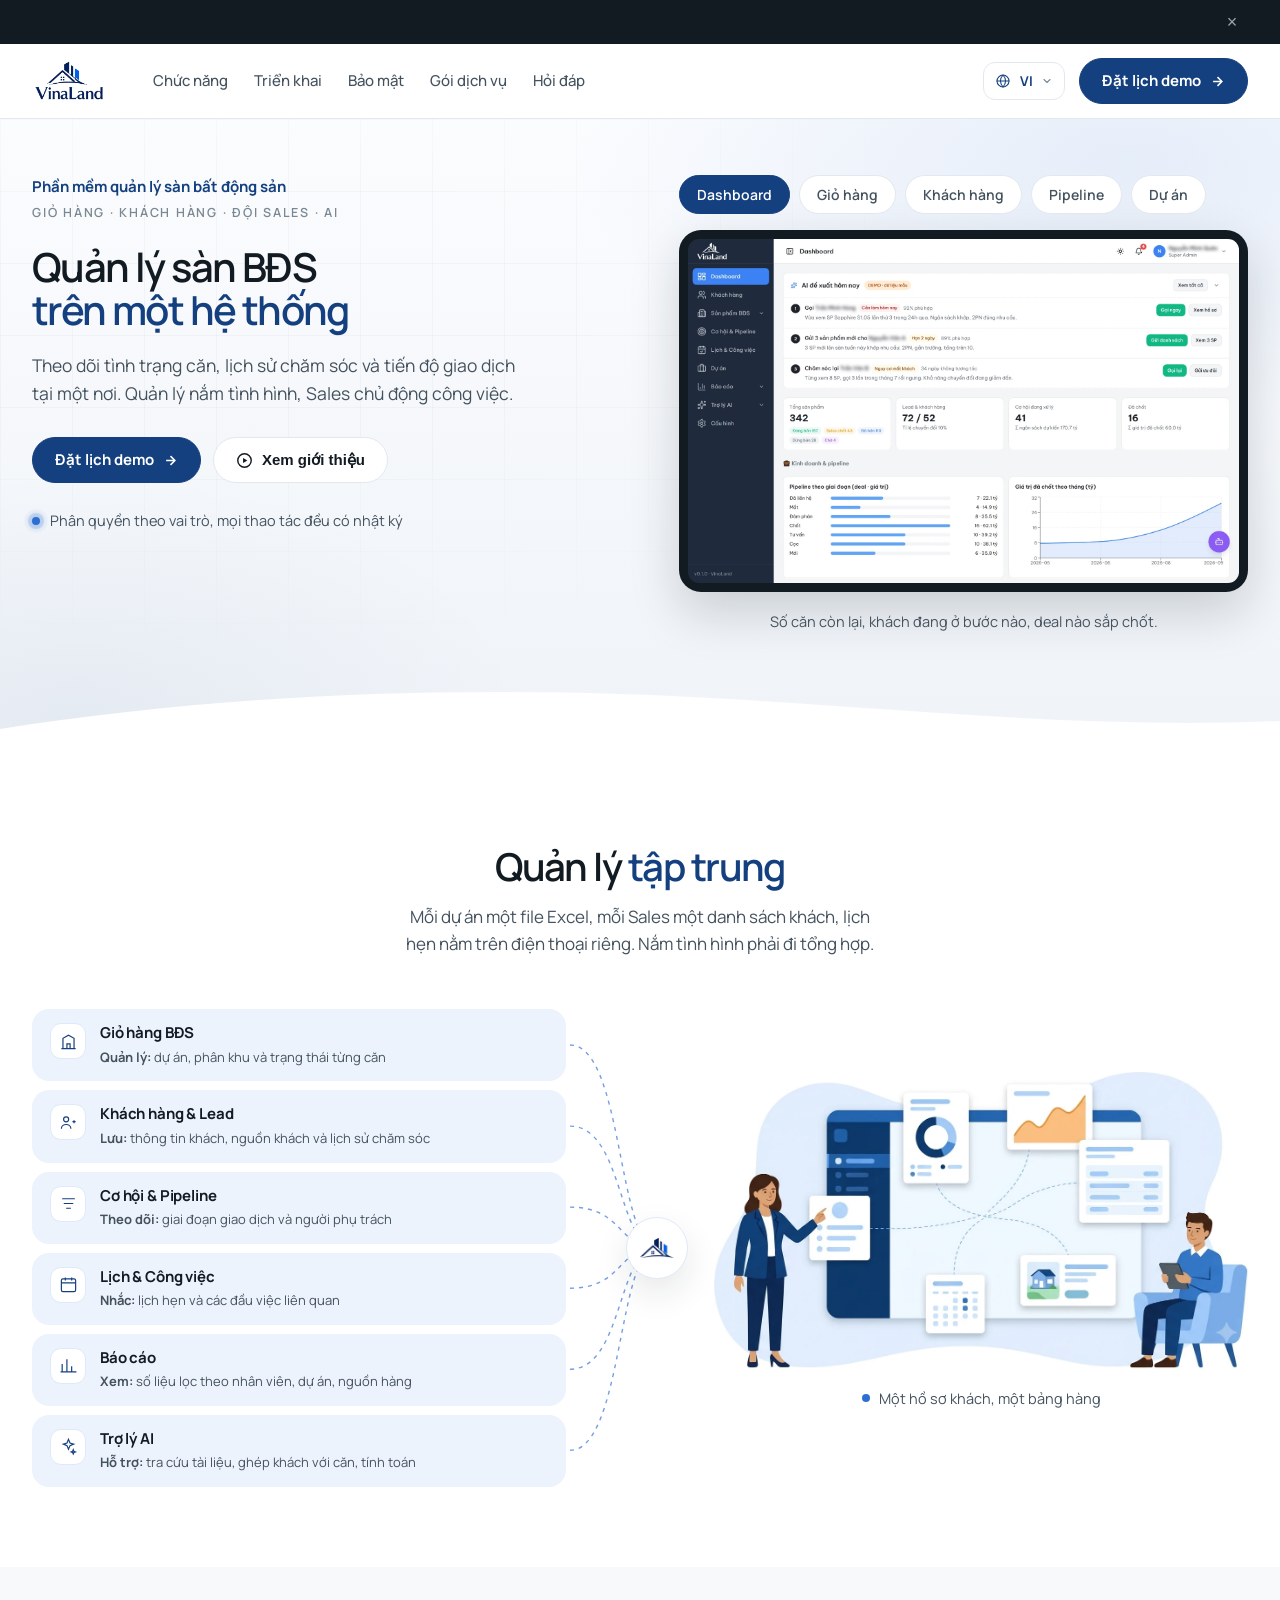
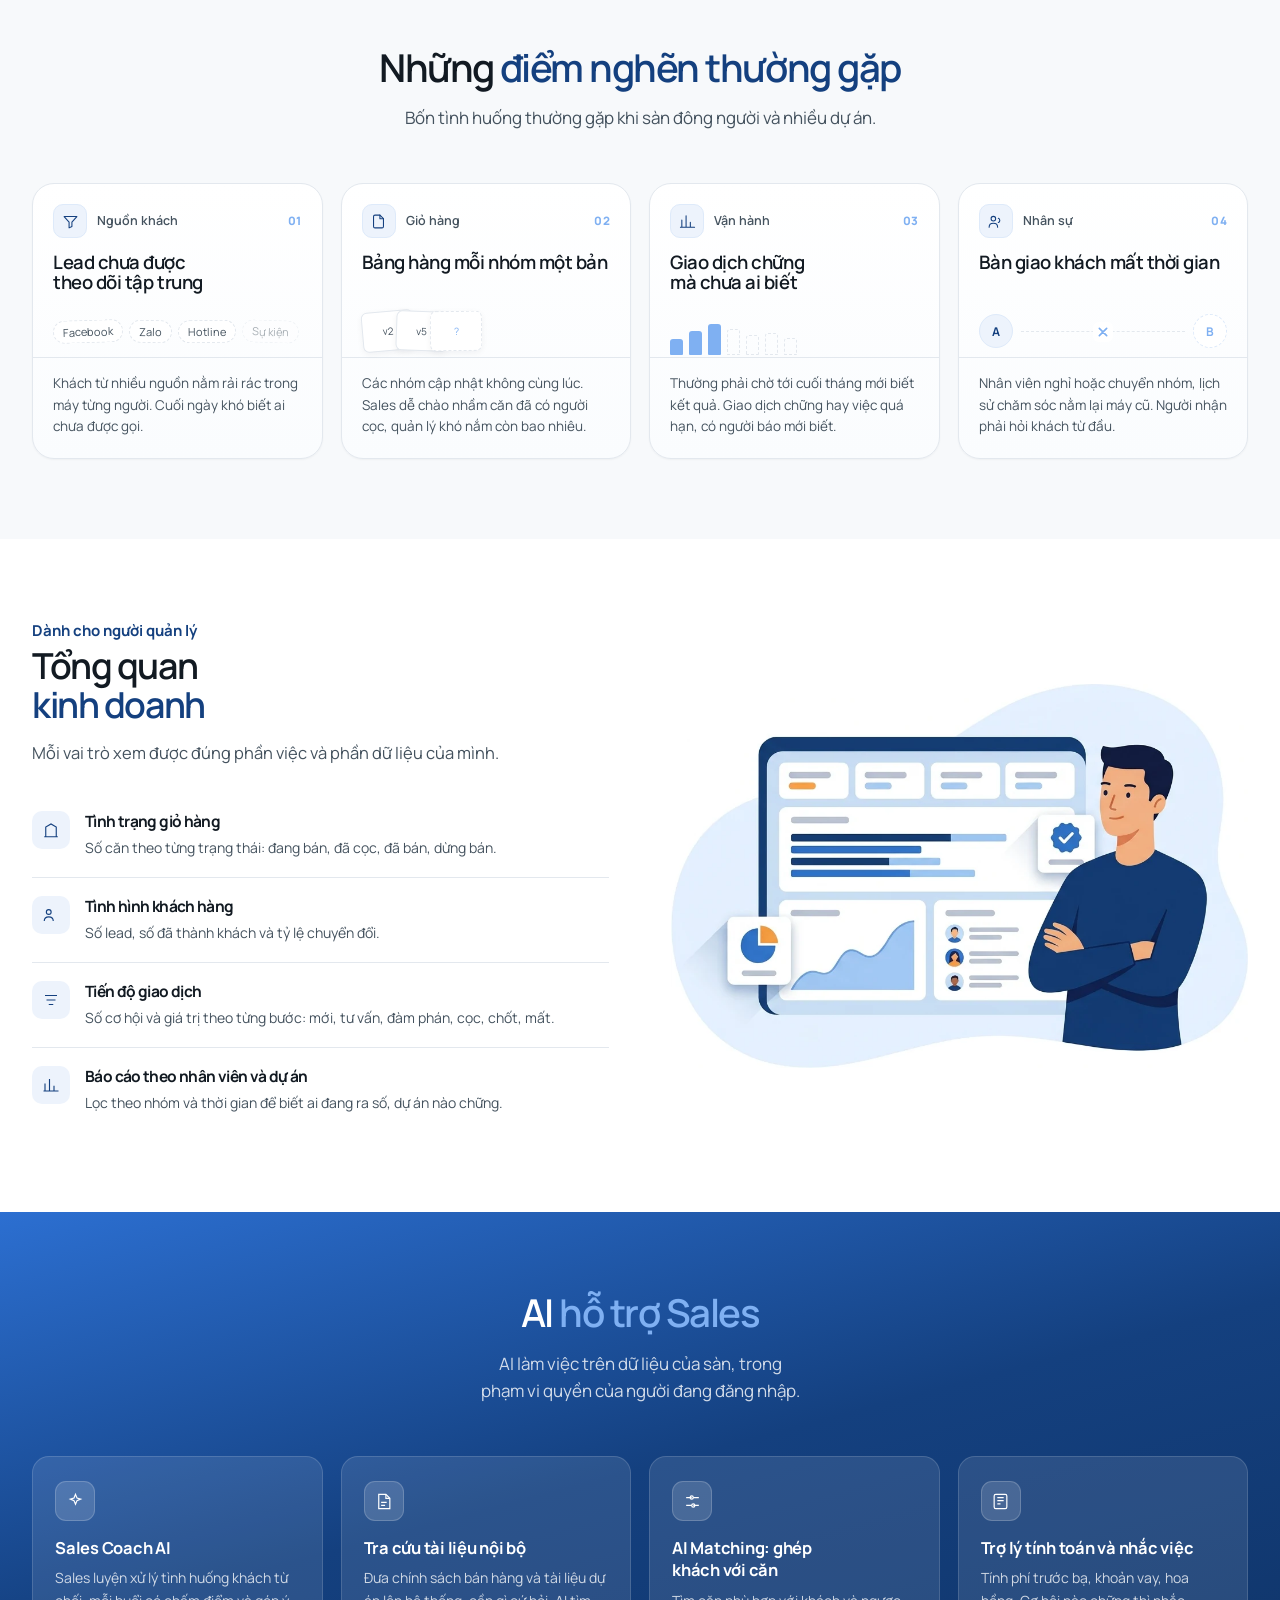
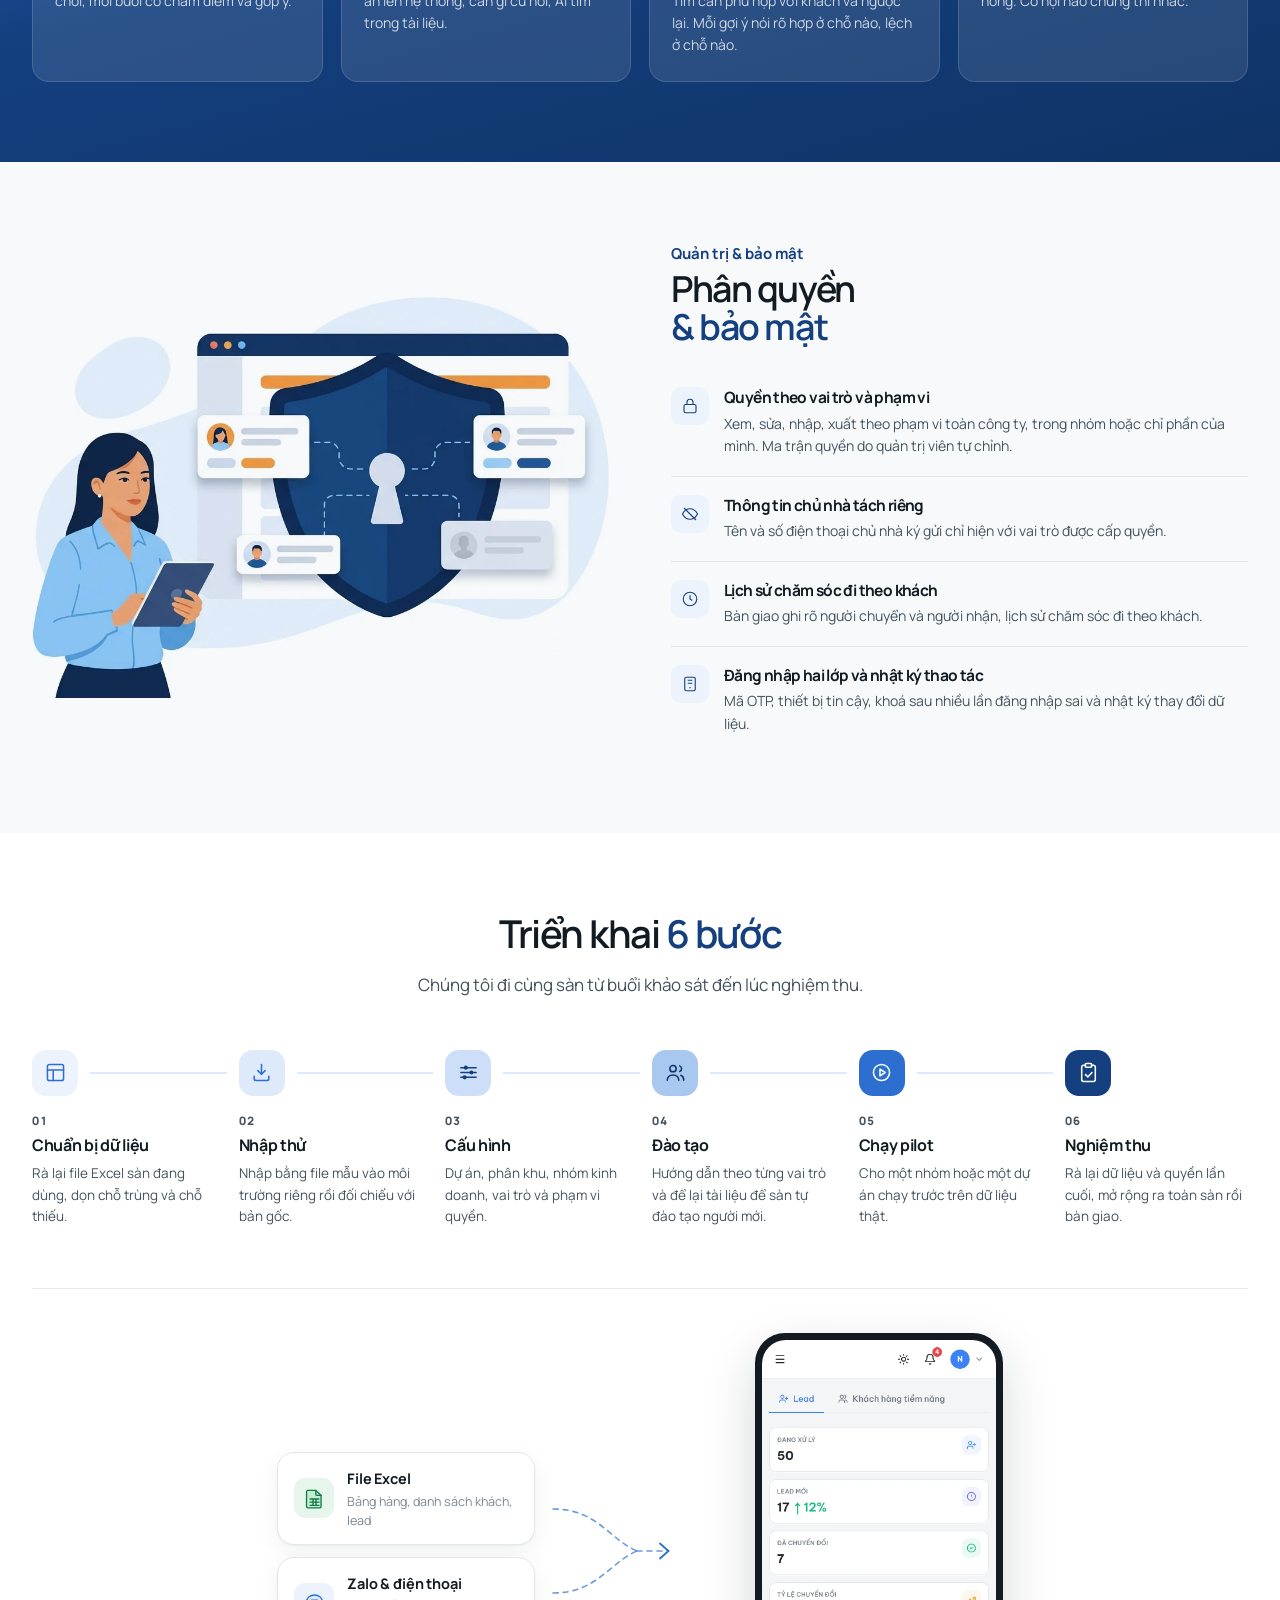
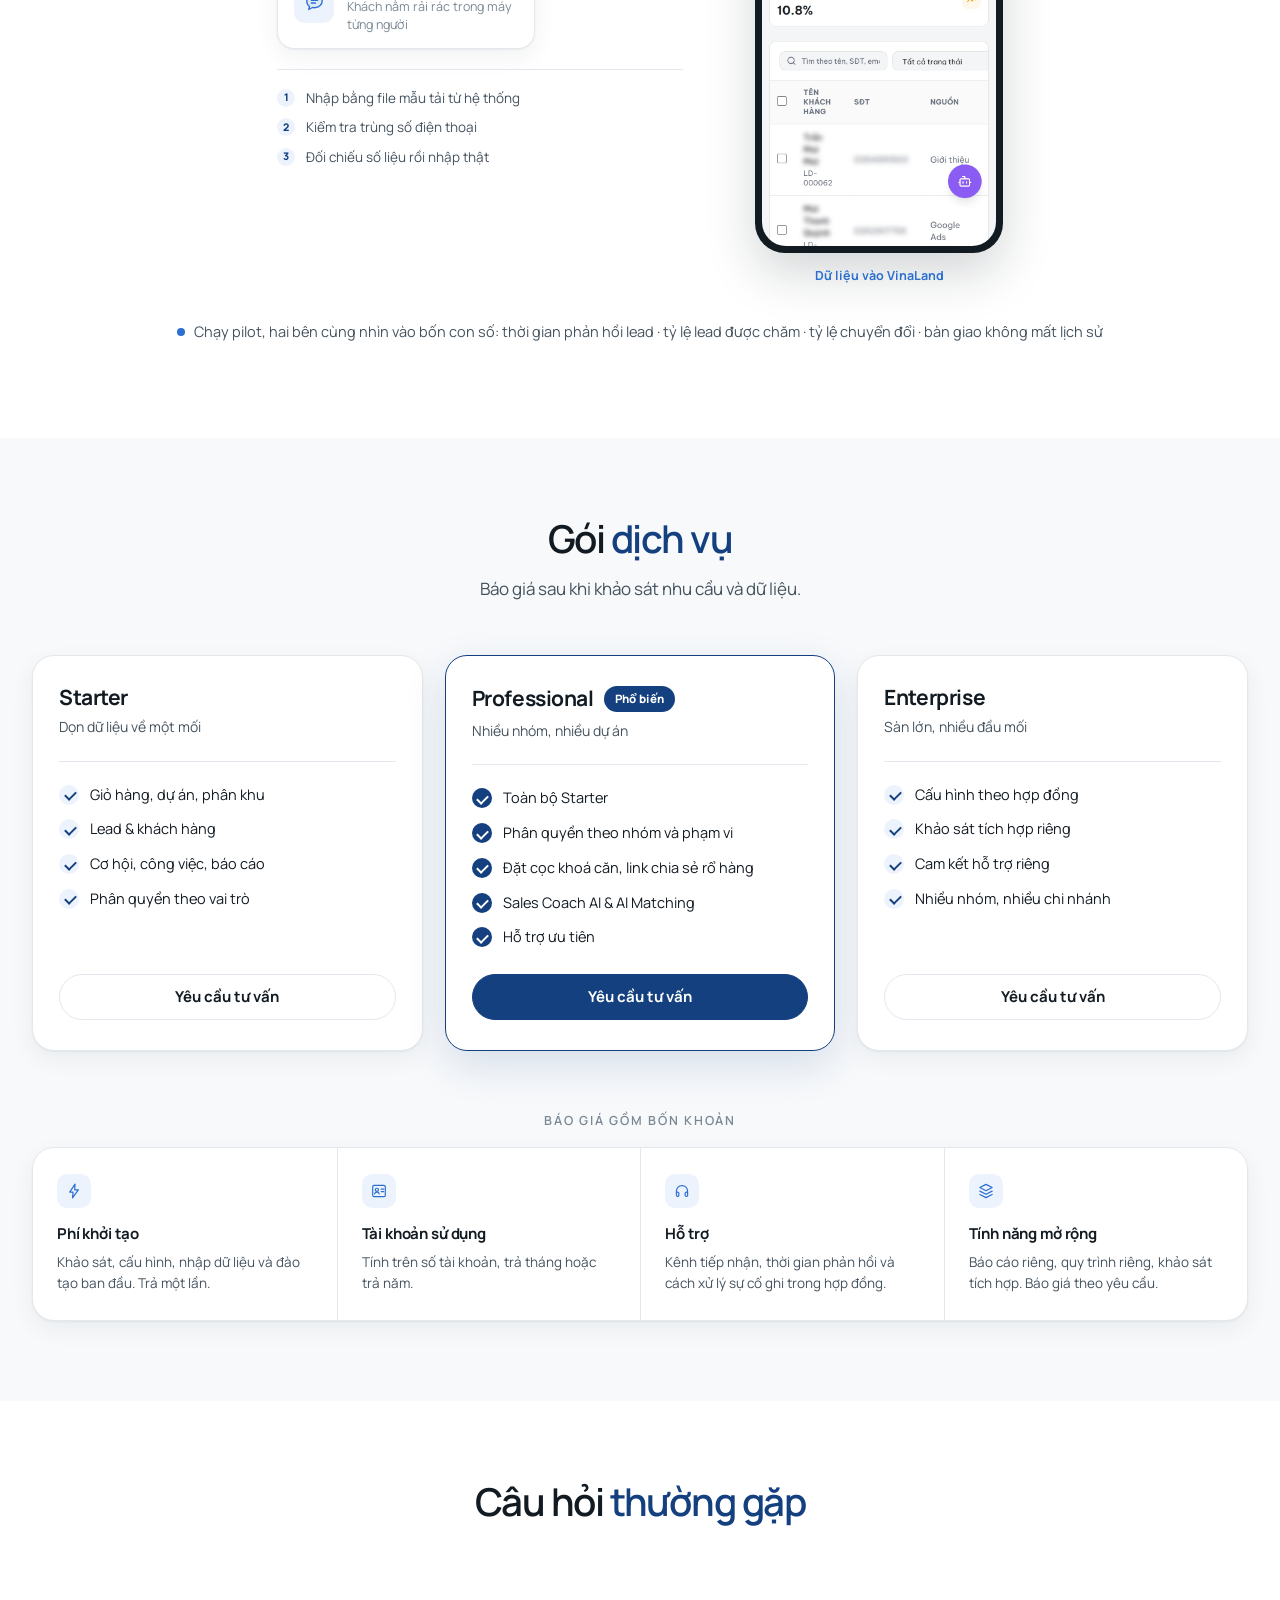
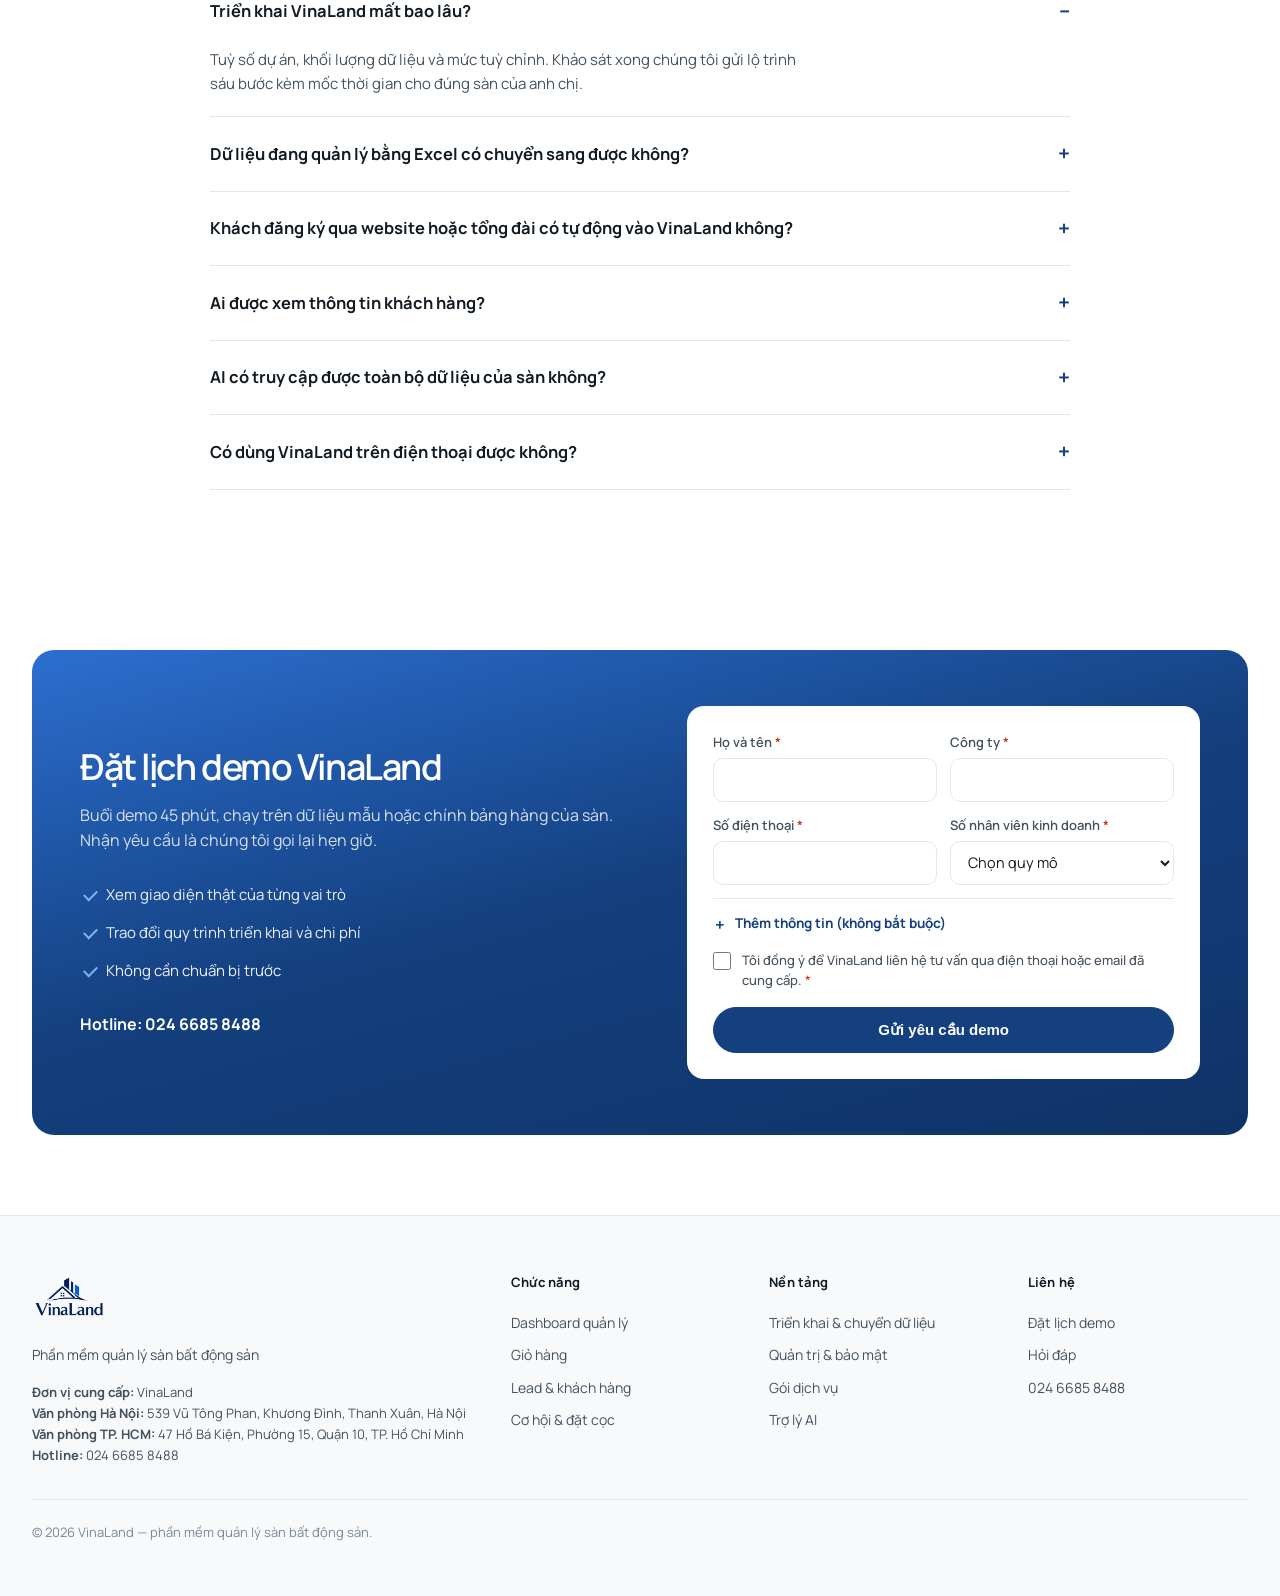
==== commit 0e7a1744: "feat(landing): phim giới thiệu bản tiếng Anh và tiếng Nhật Nút "Xem giới thiệu" giờ mở đúng bản phim" ====
--- a/index.html
+++ b/index.html
@@ -520,6 +520,6 @@
 </div>
 <script src="assets/i18n-20261006a.js"></script>
 <script src="assets/i18n-mau-20261028c.js"></script>
-<script src="assets/main-20261027b.js"></script>
+<script src="assets/main-20261104a.js"></script>
 </body>
 </html>
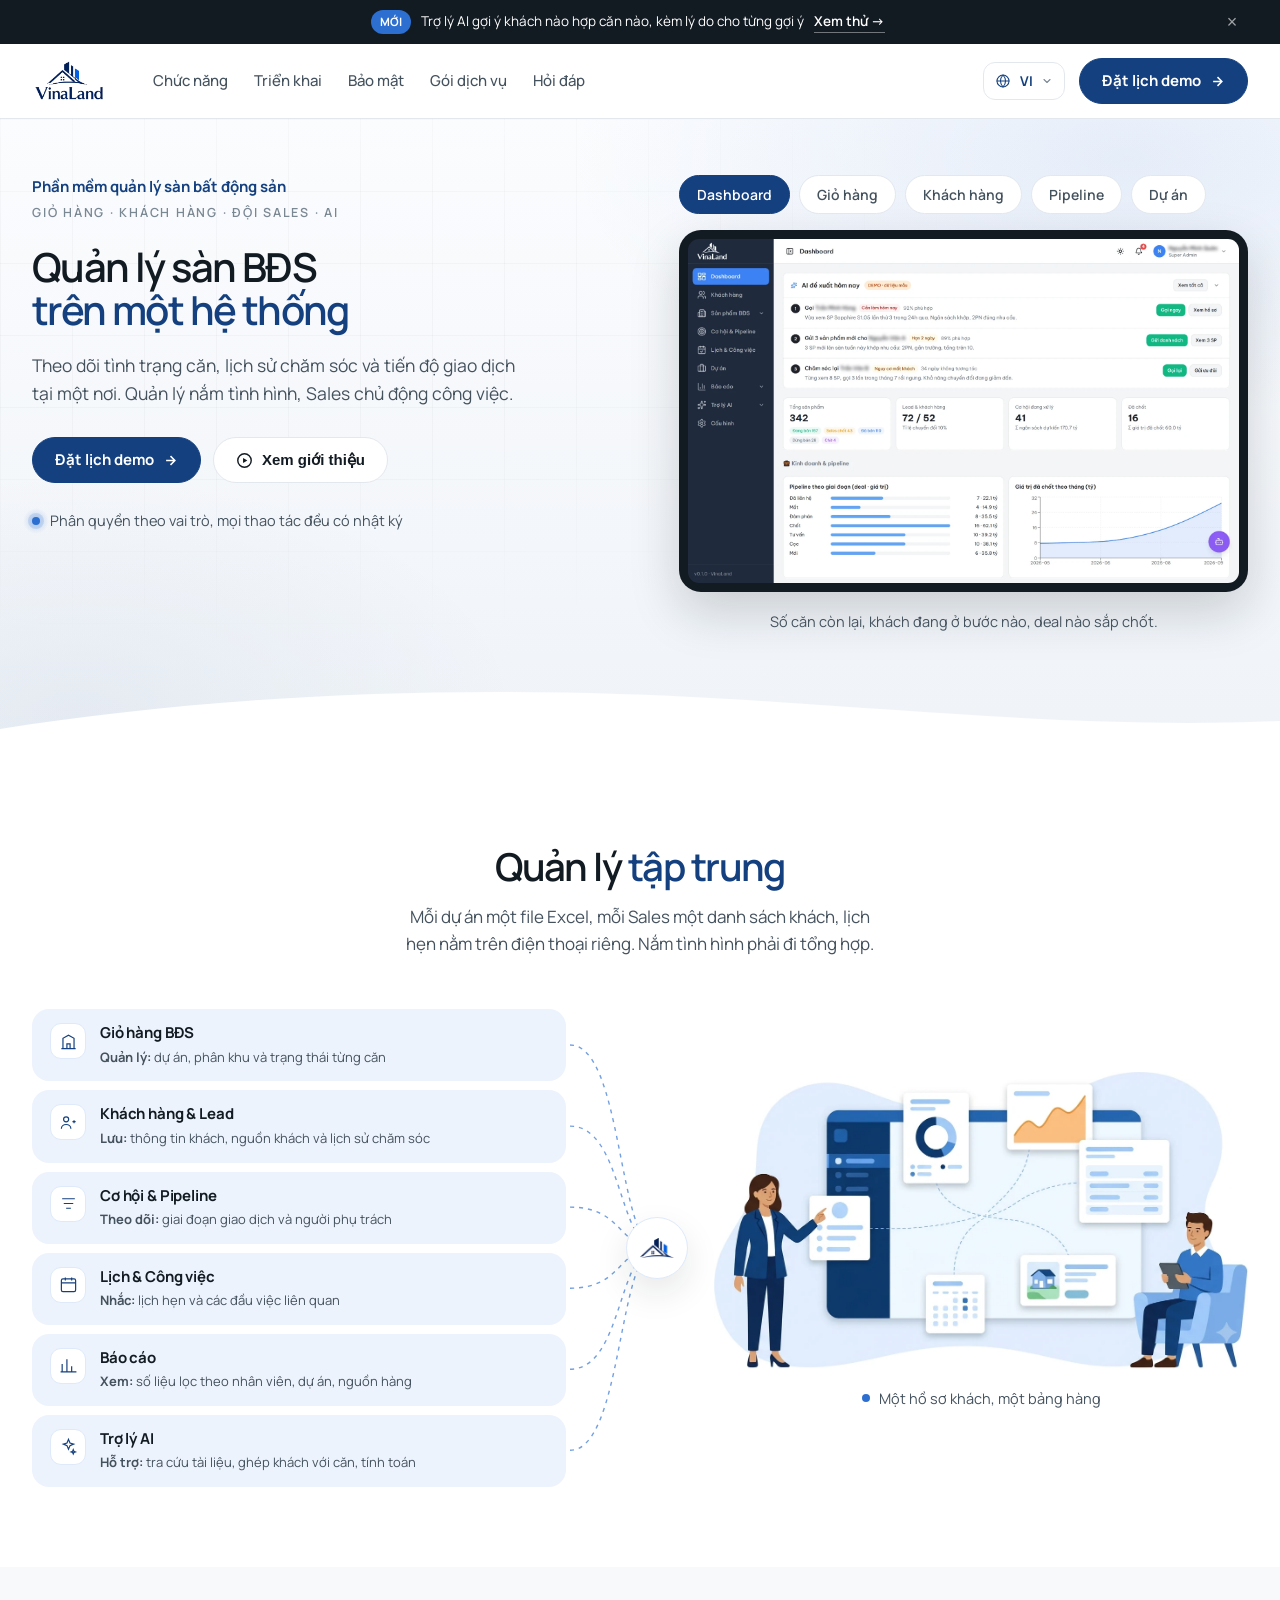
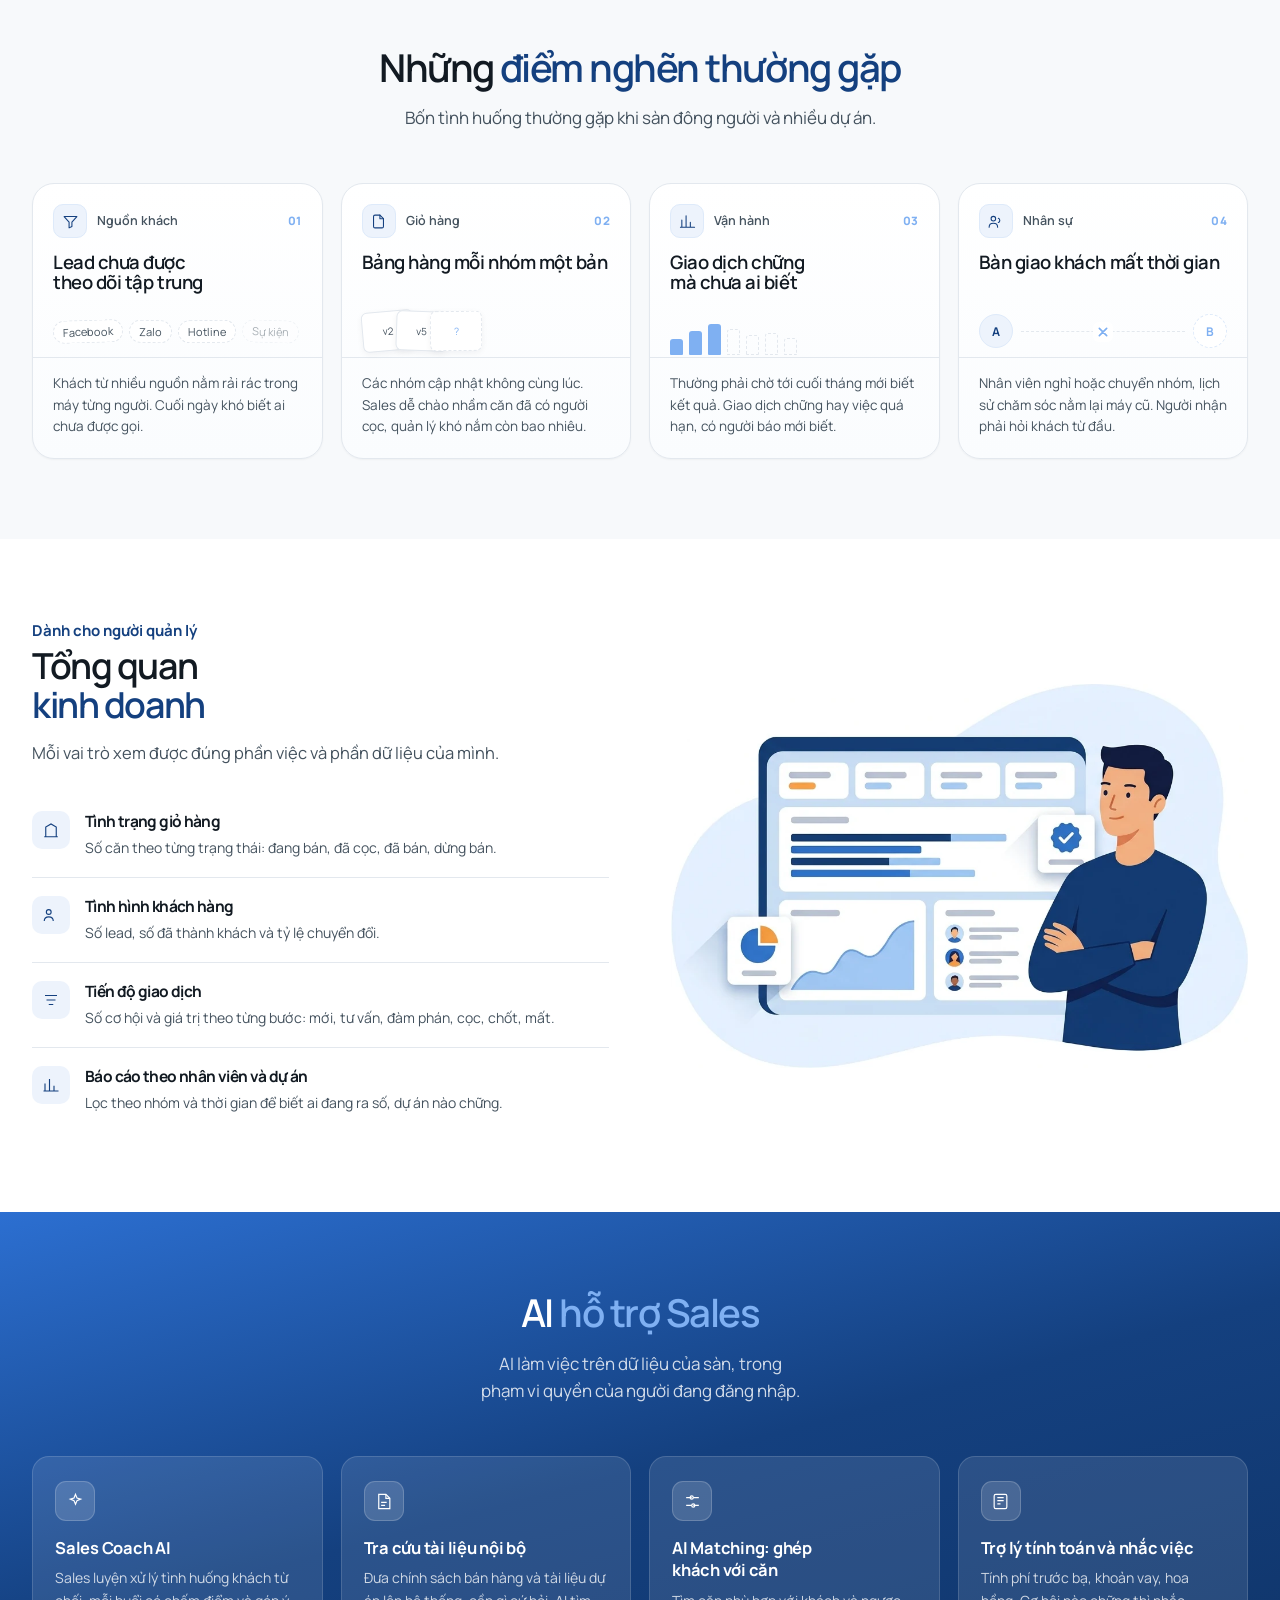
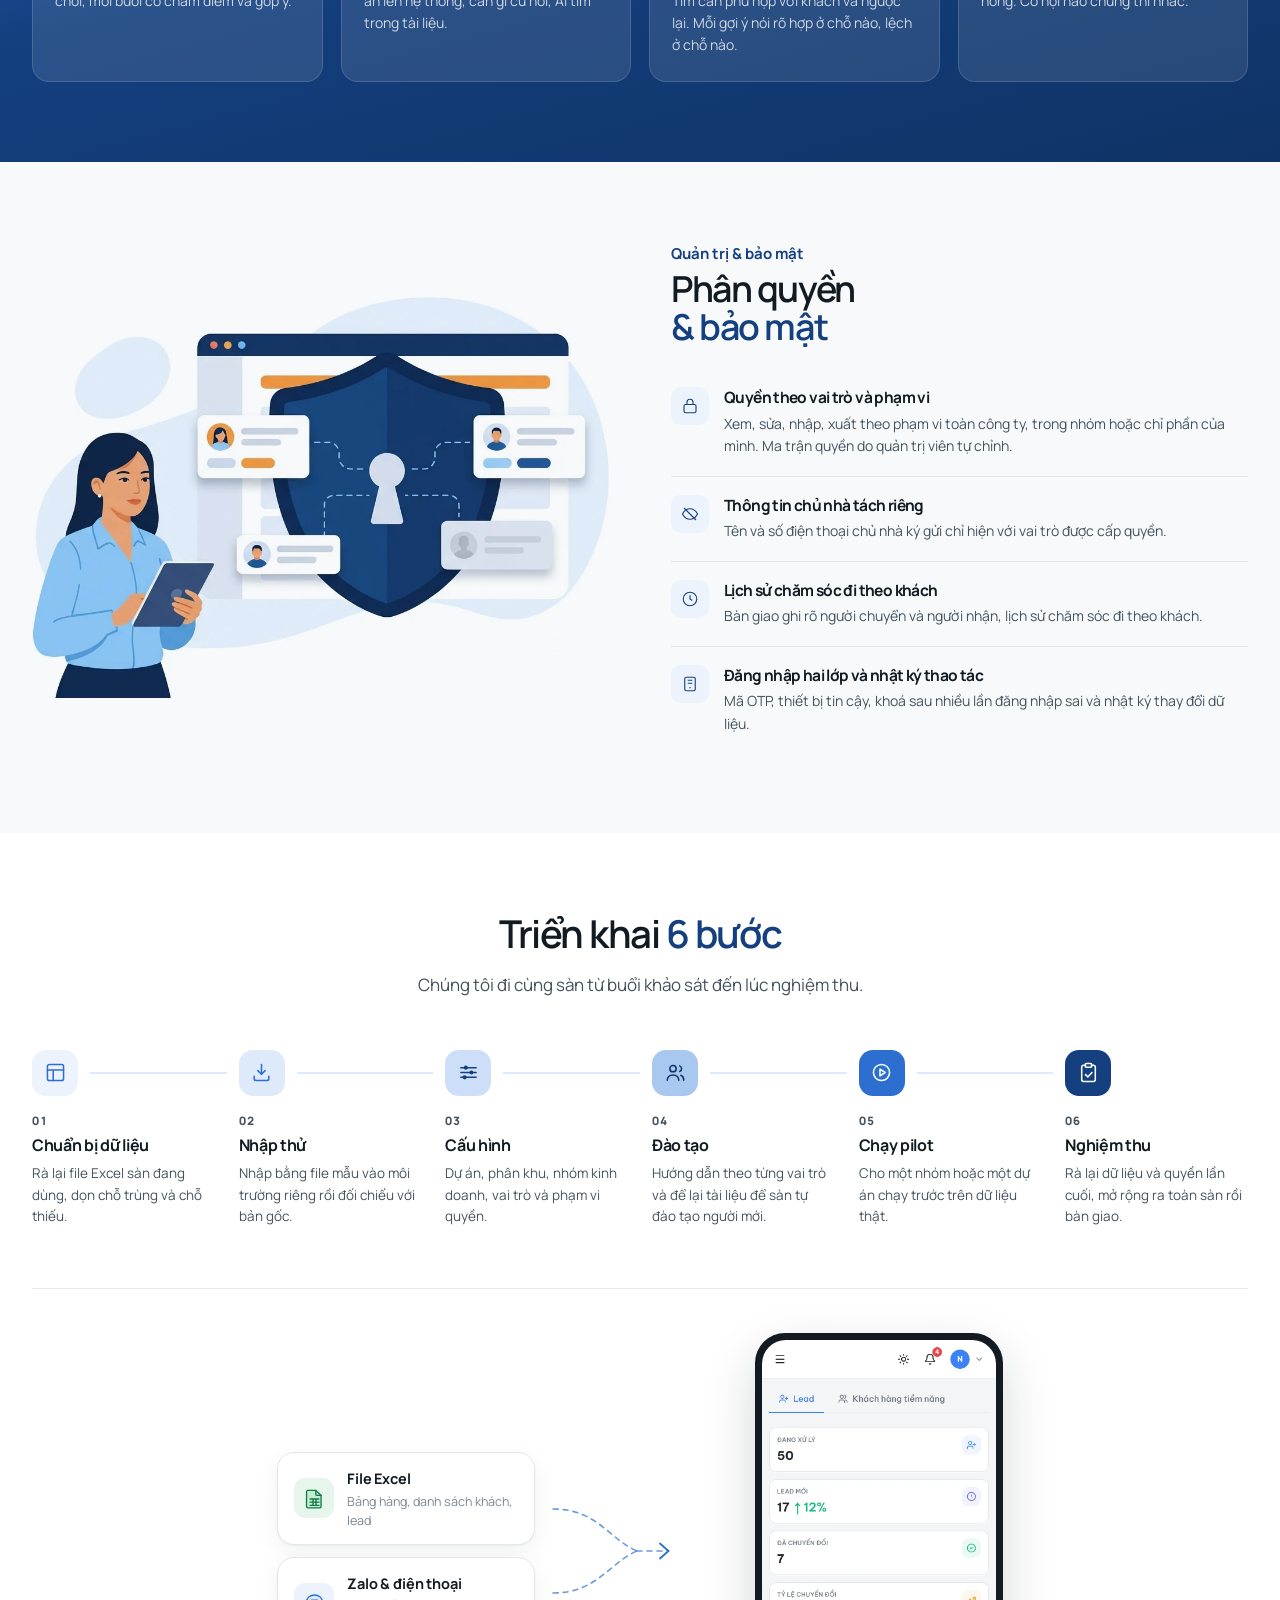
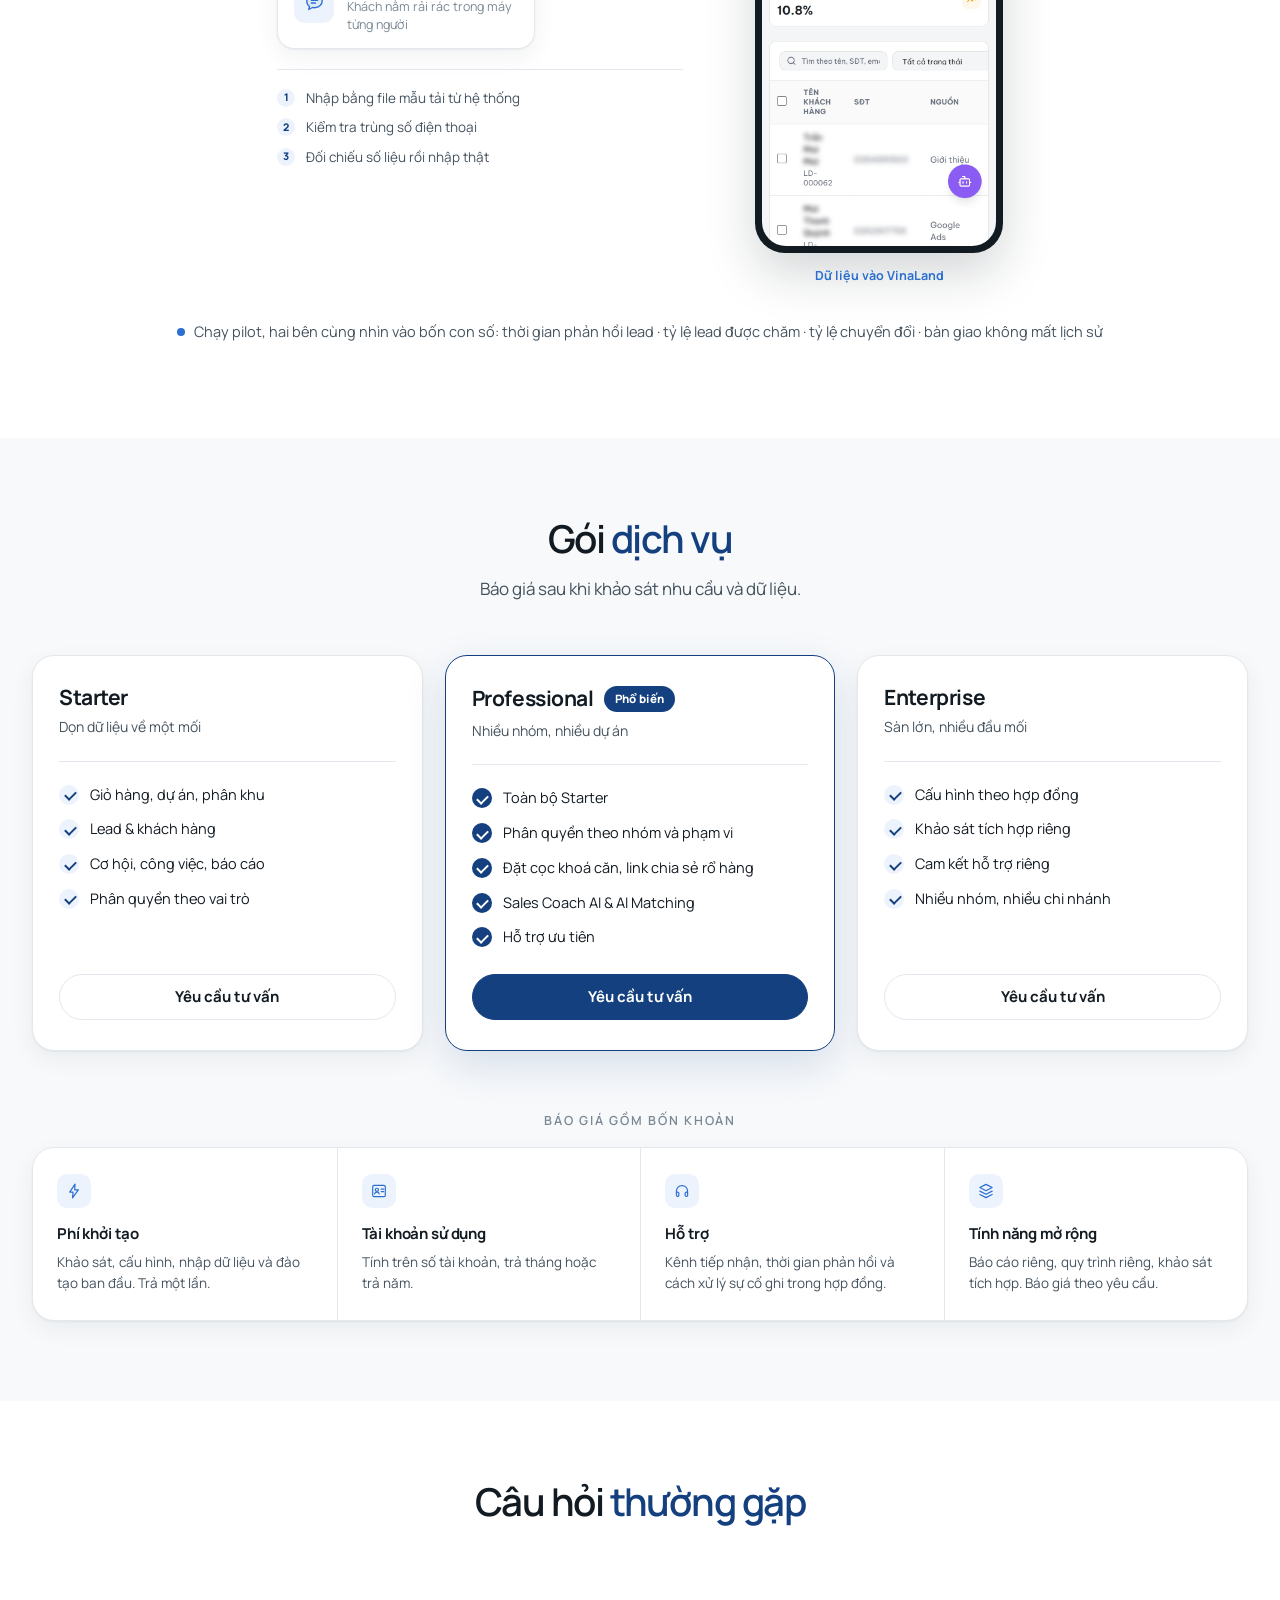
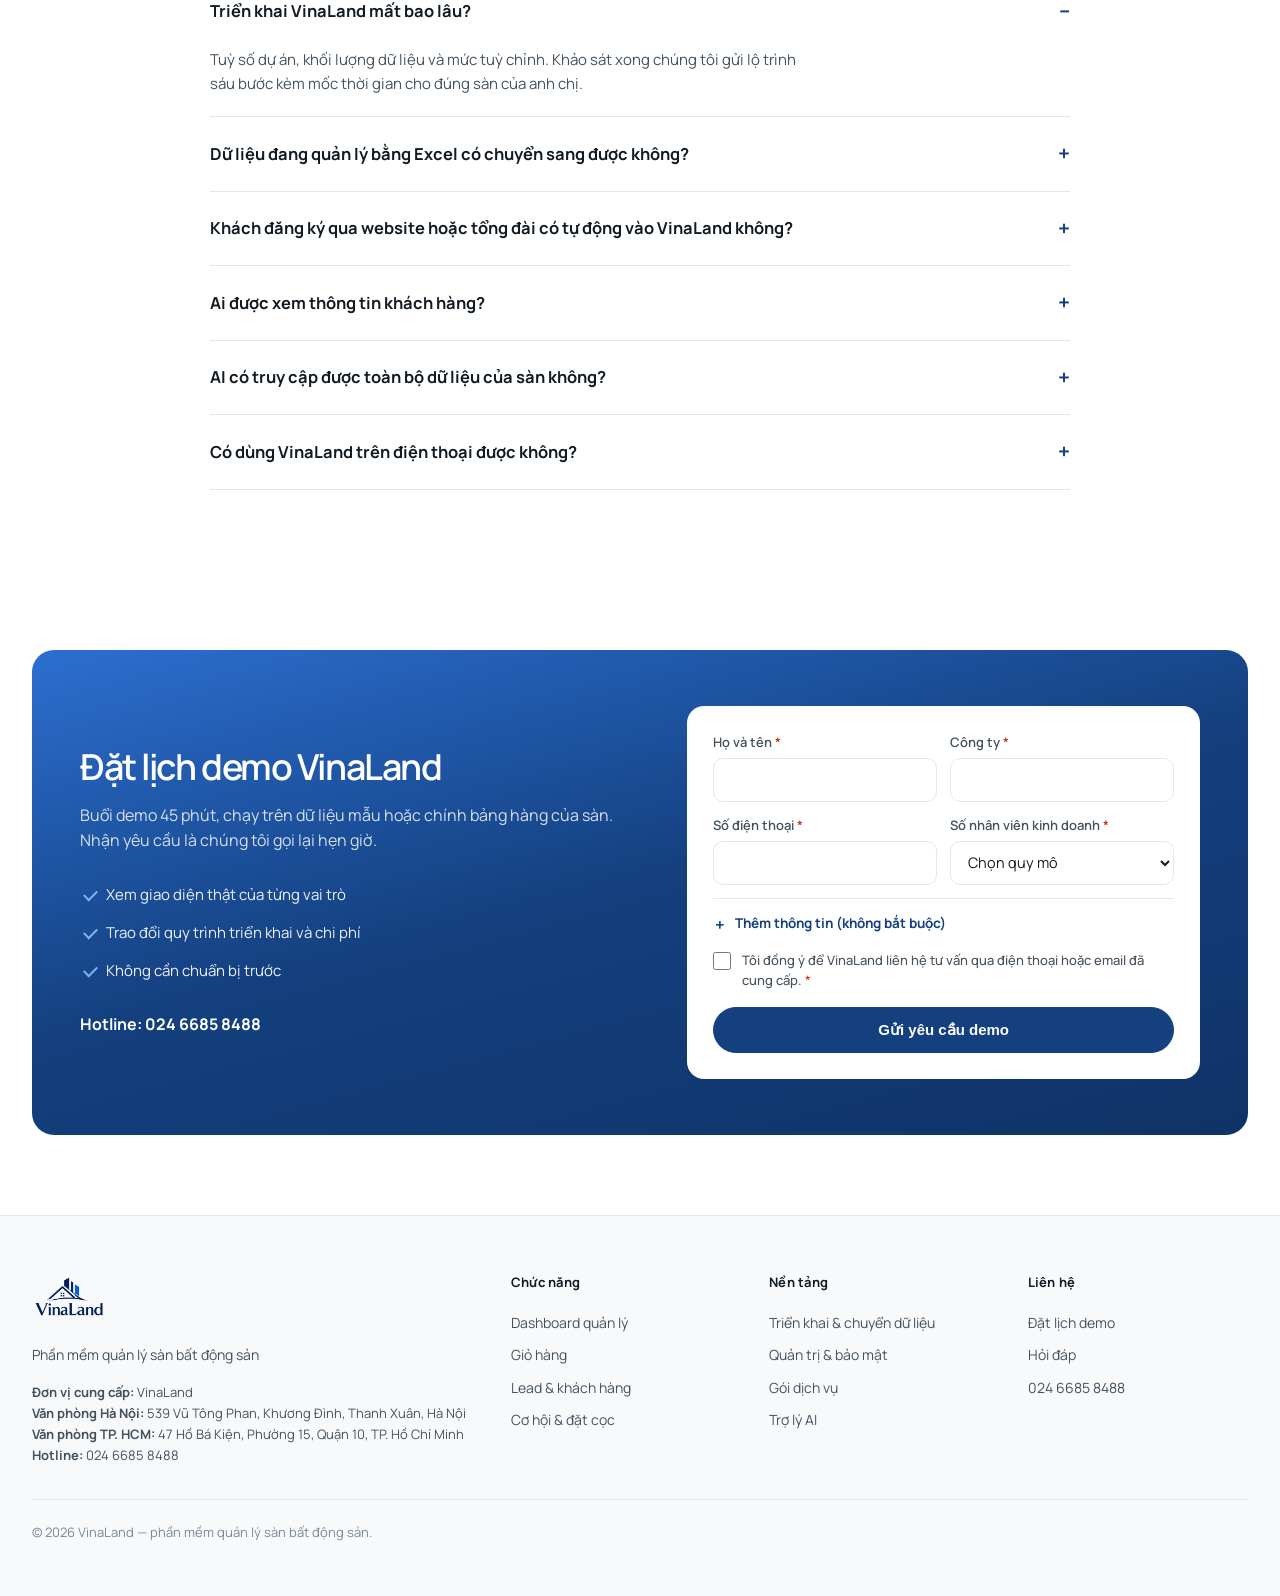
==== commit d74407d4: "content(landing): bản tiếng Nhật dùng LINE thay cho Zalo Zalo là ứng dụng nhắn tin của thị trường Vi" ====
--- a/index.html
+++ b/index.html
@@ -519,7 +519,7 @@
   </div>
 </div>
 <script src="assets/i18n-20261006a.js"></script>
-<script src="assets/i18n-mau-20261028c.js"></script>
+<script src="assets/i18n-mau-20261104a.js"></script>
 <script src="assets/main-20261104a.js"></script>
 </body>
 </html>
